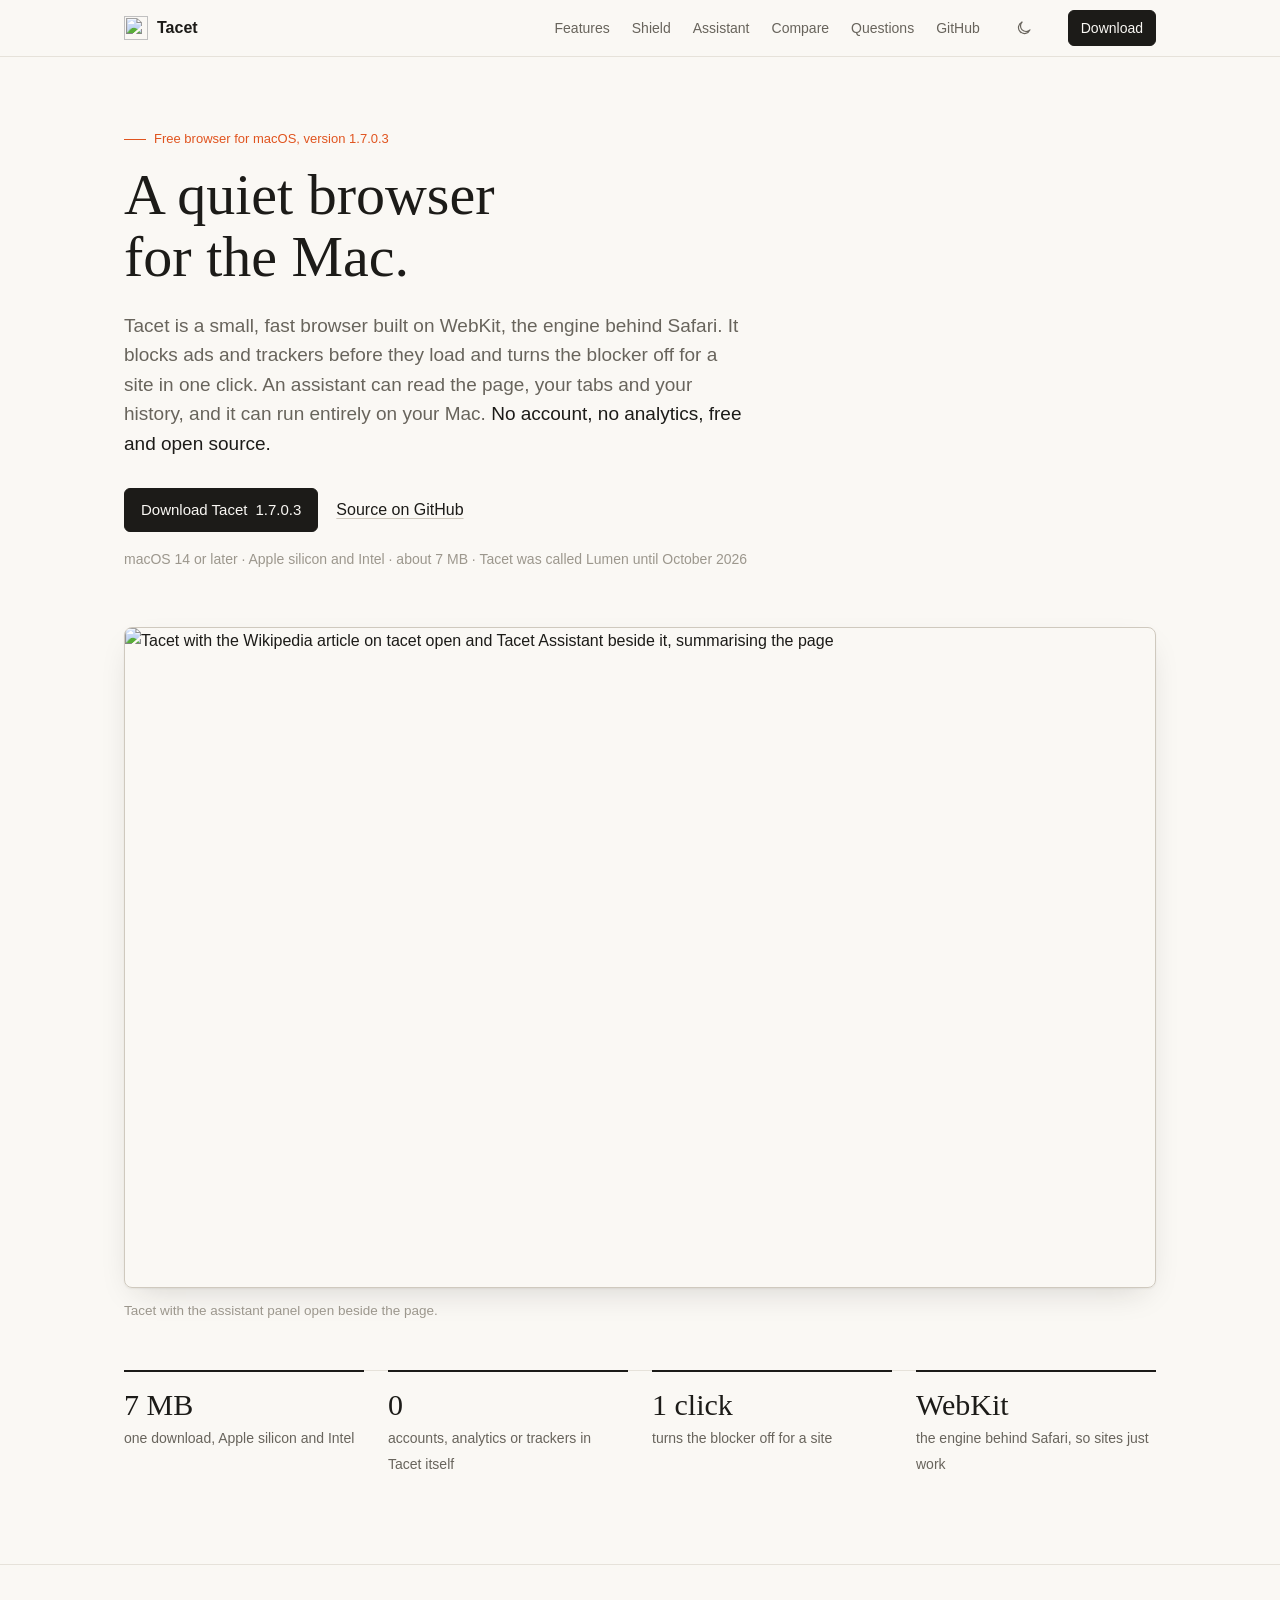
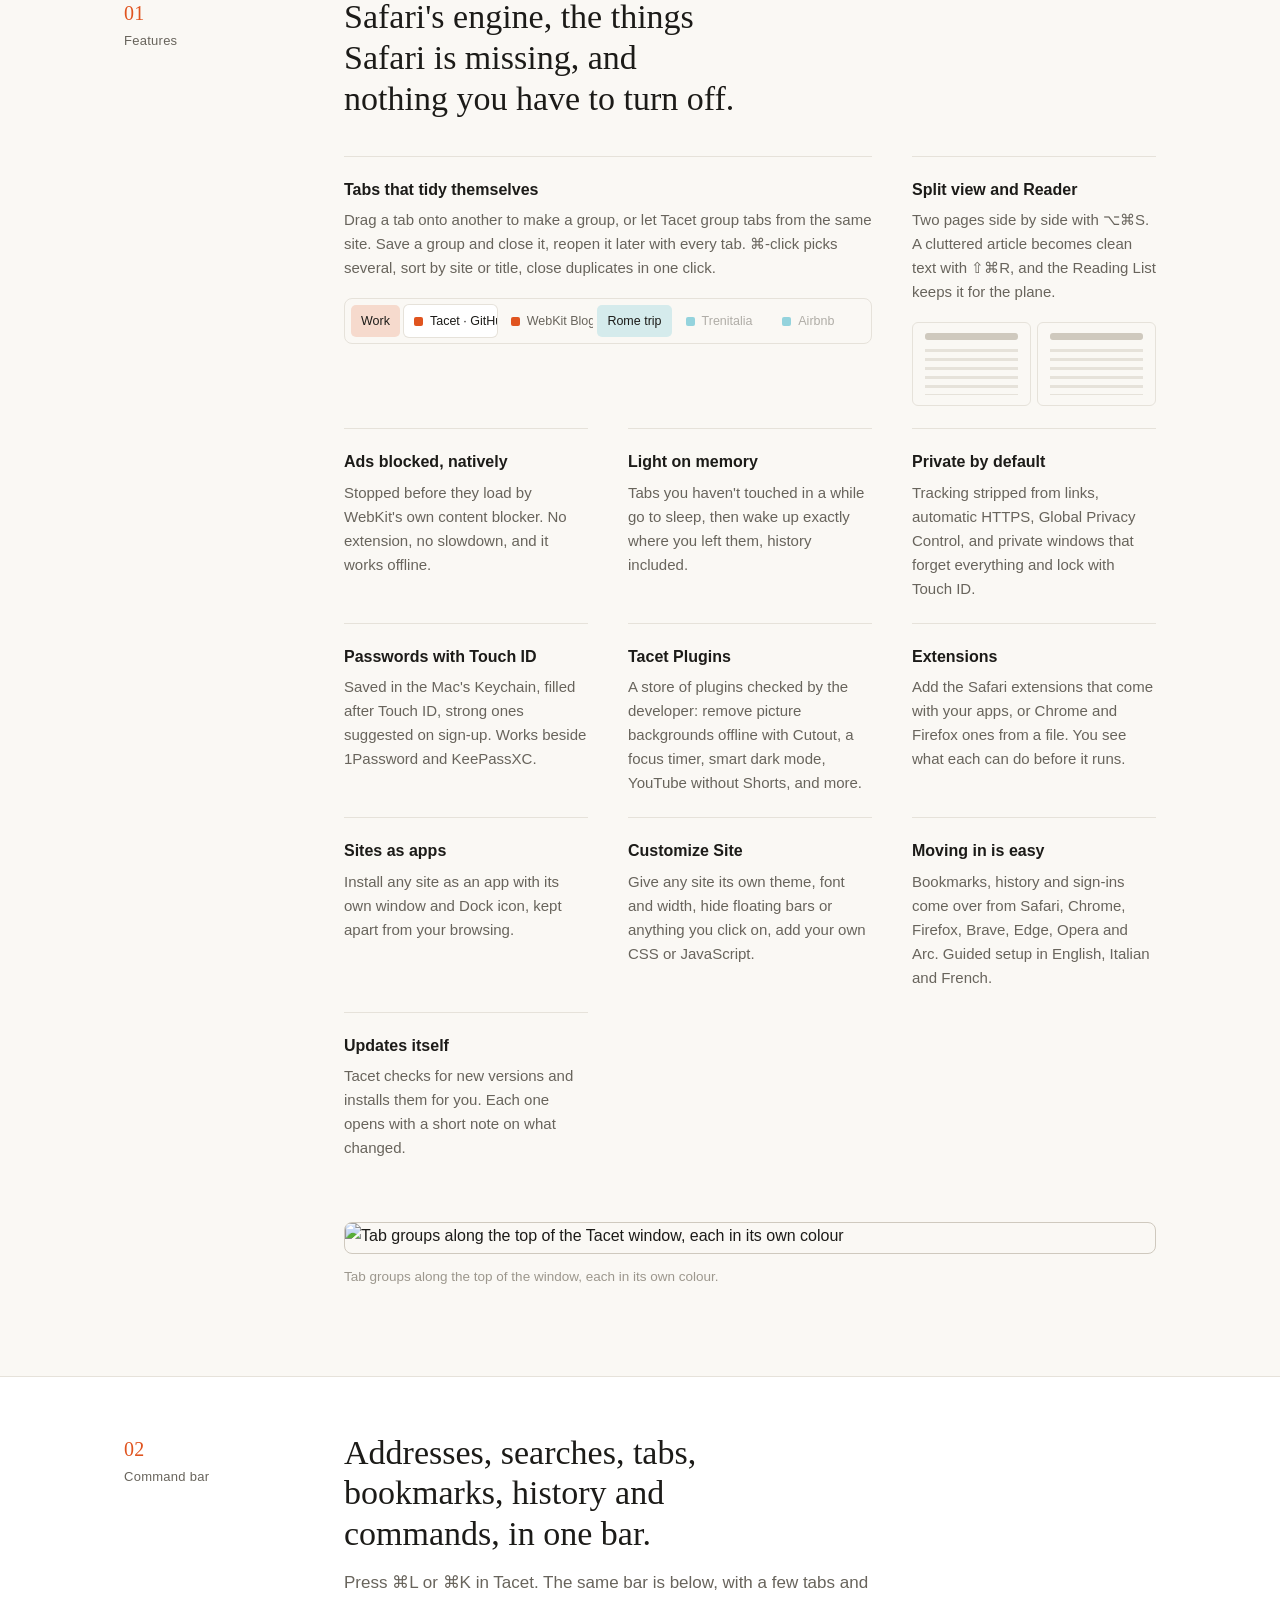
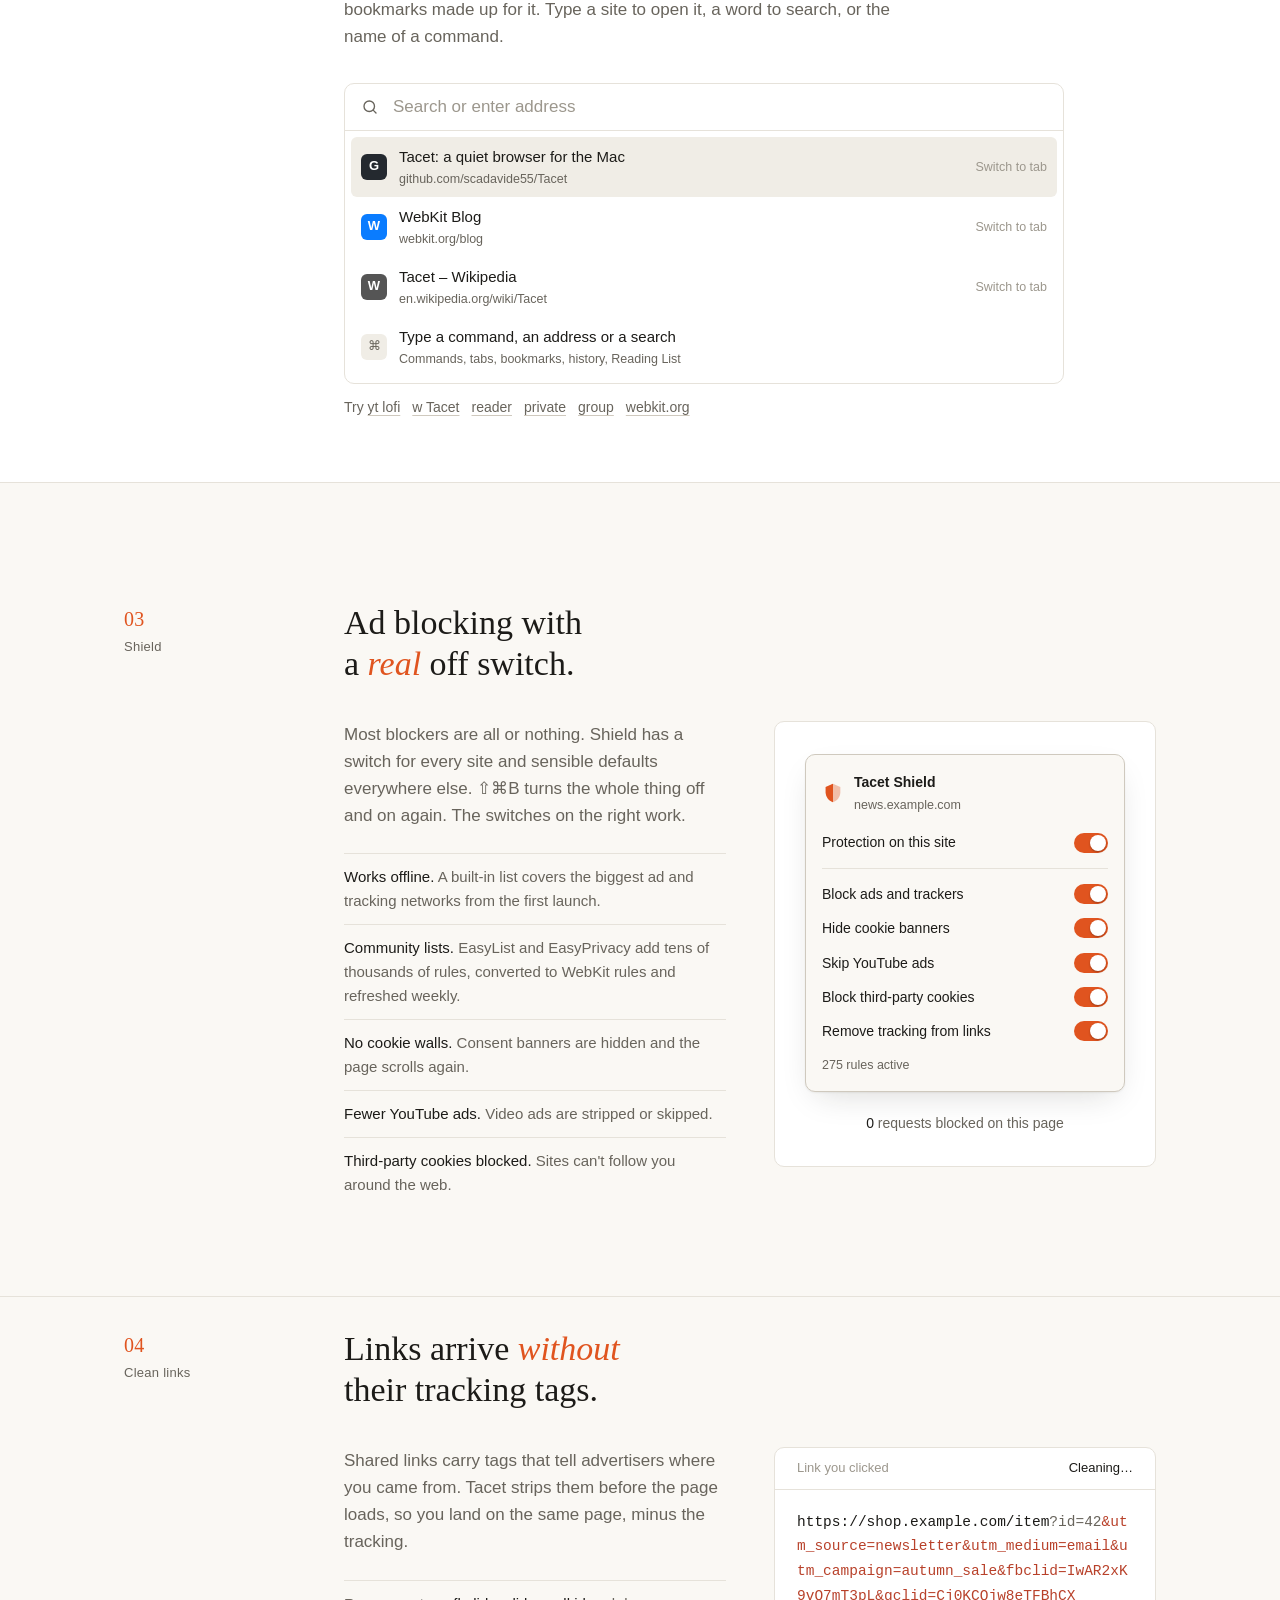
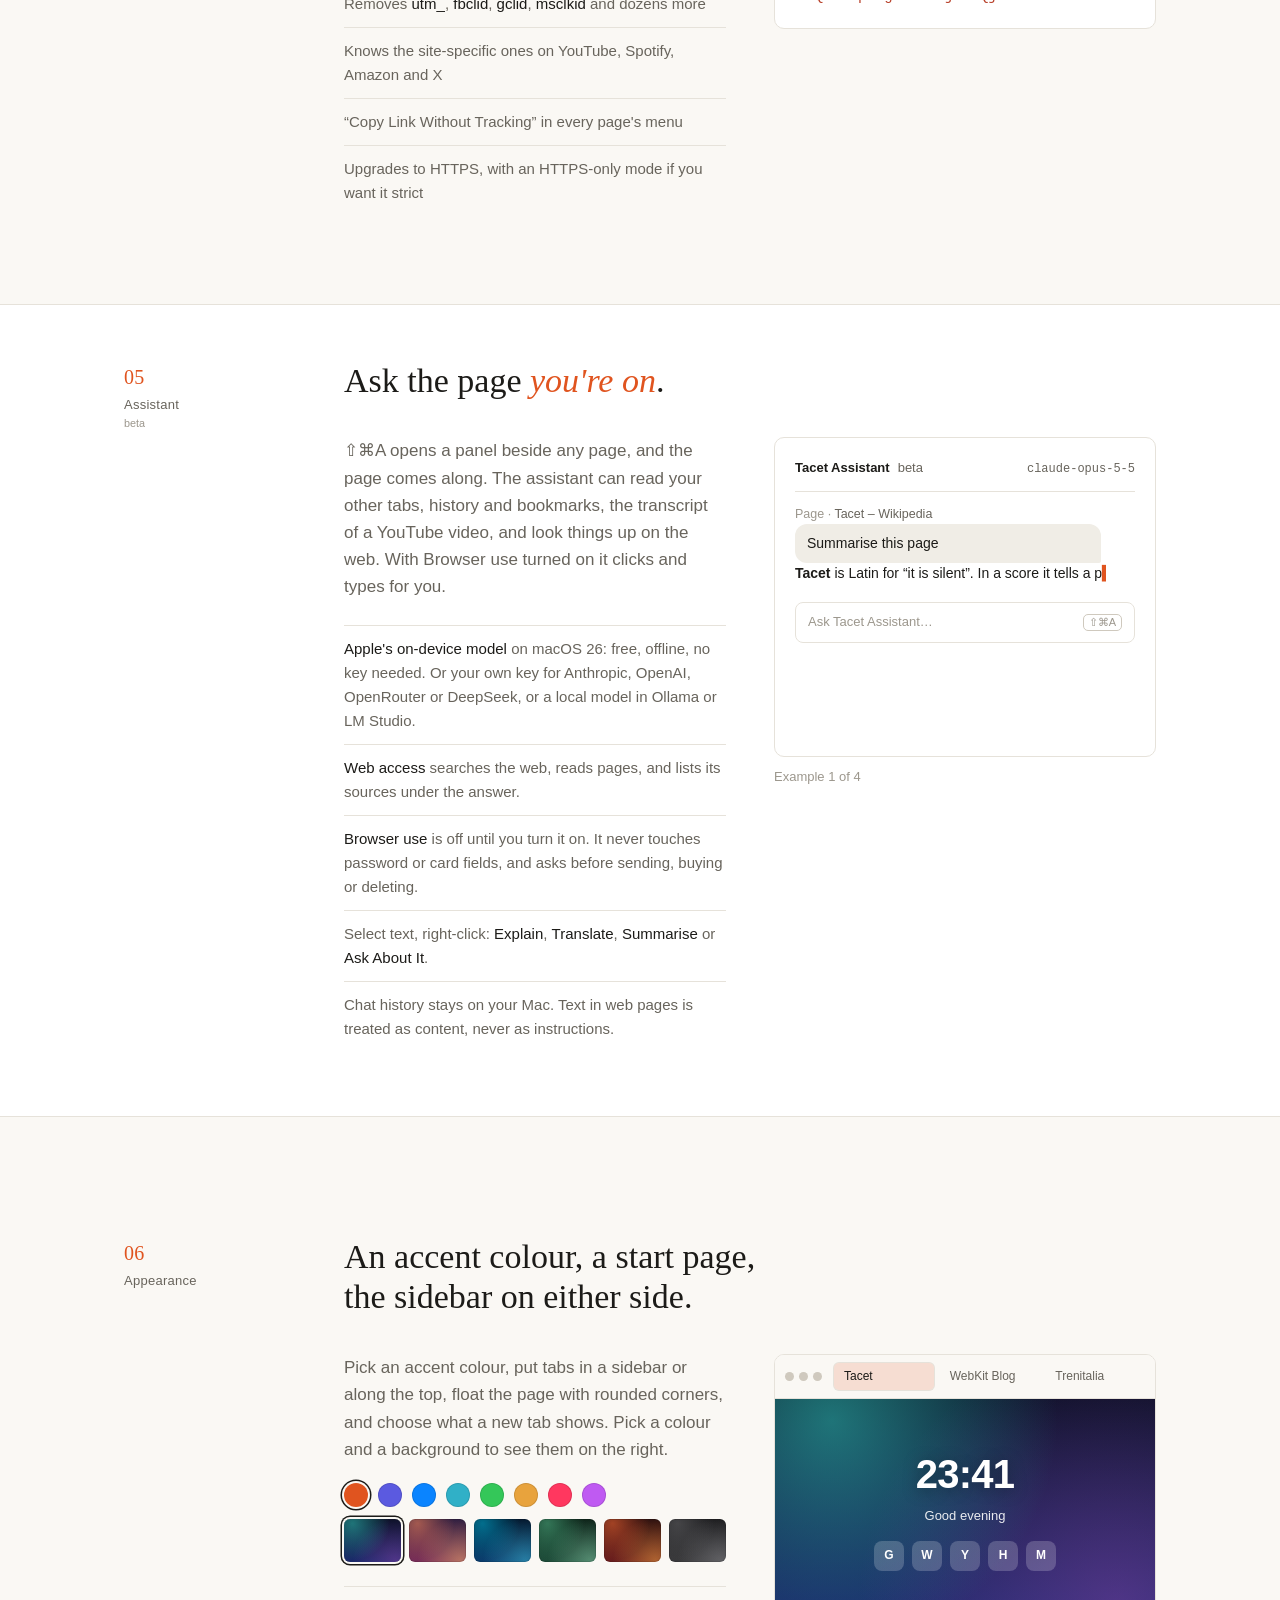
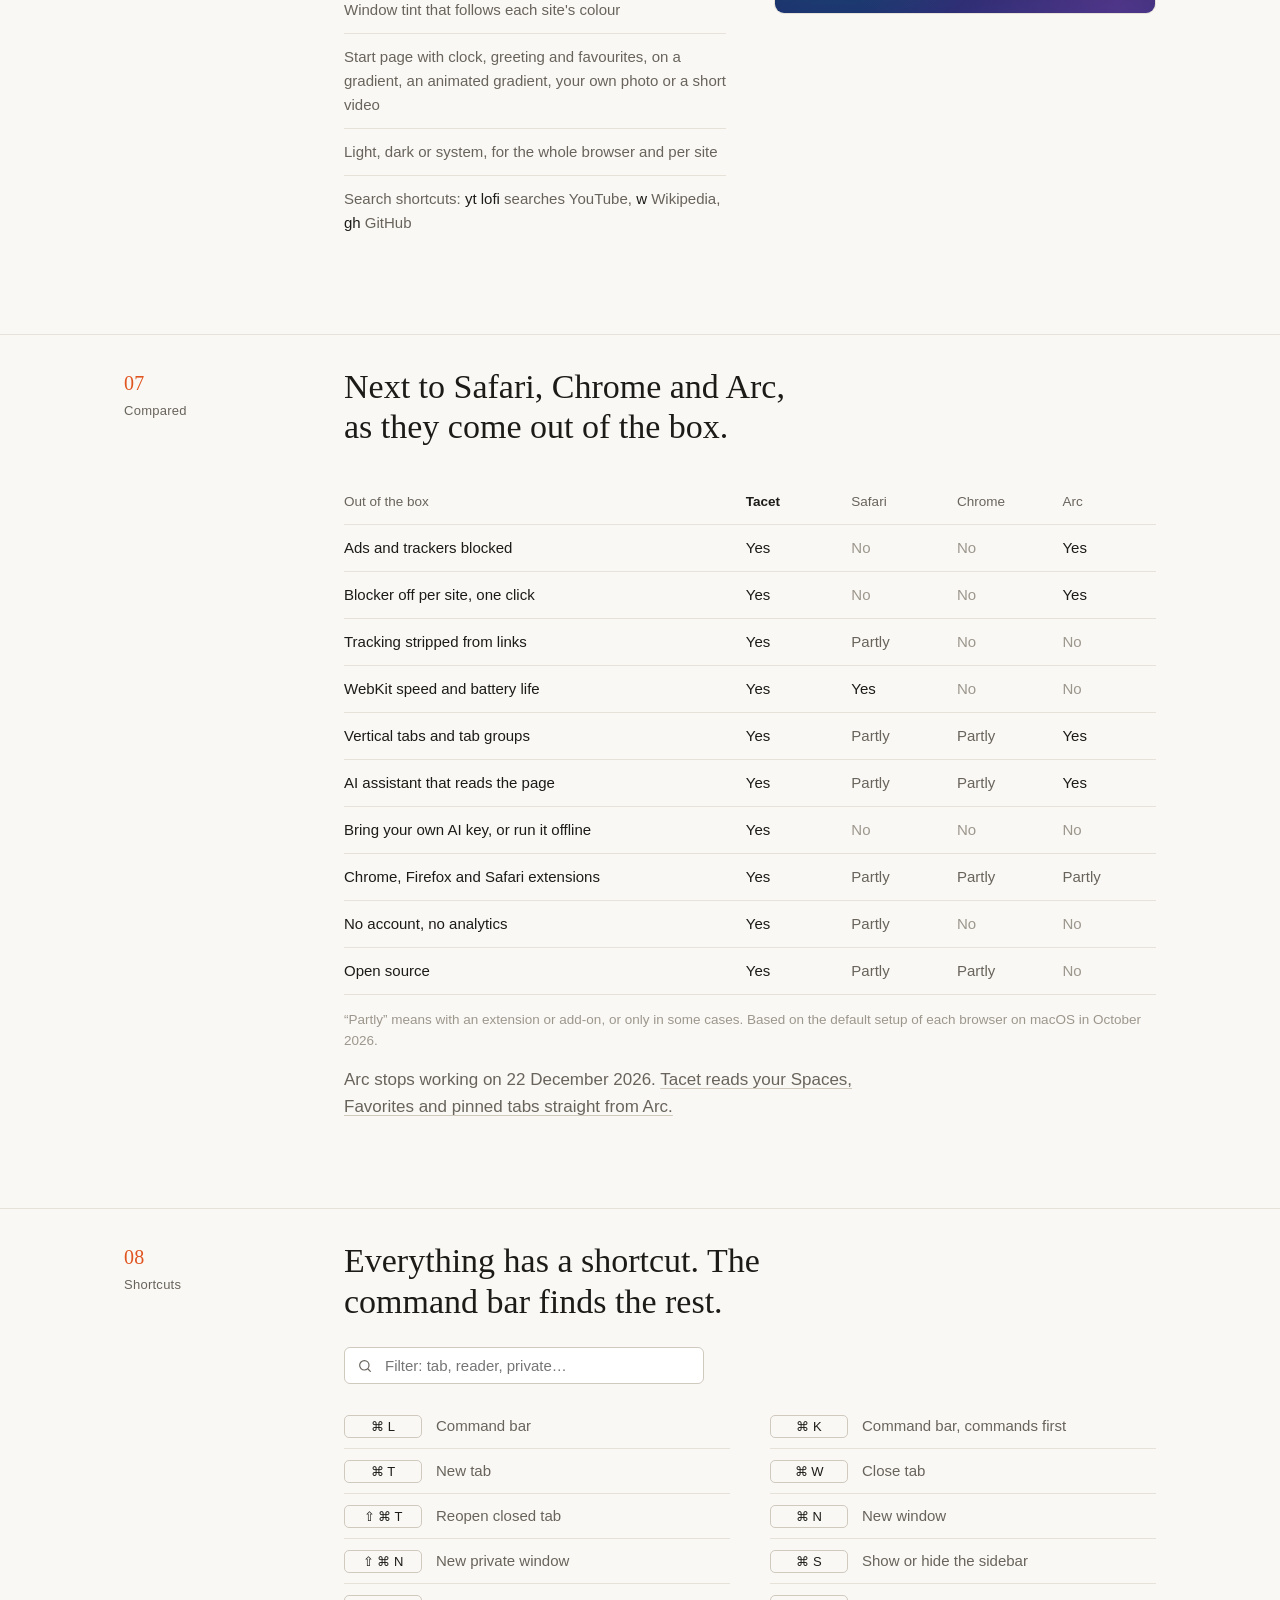
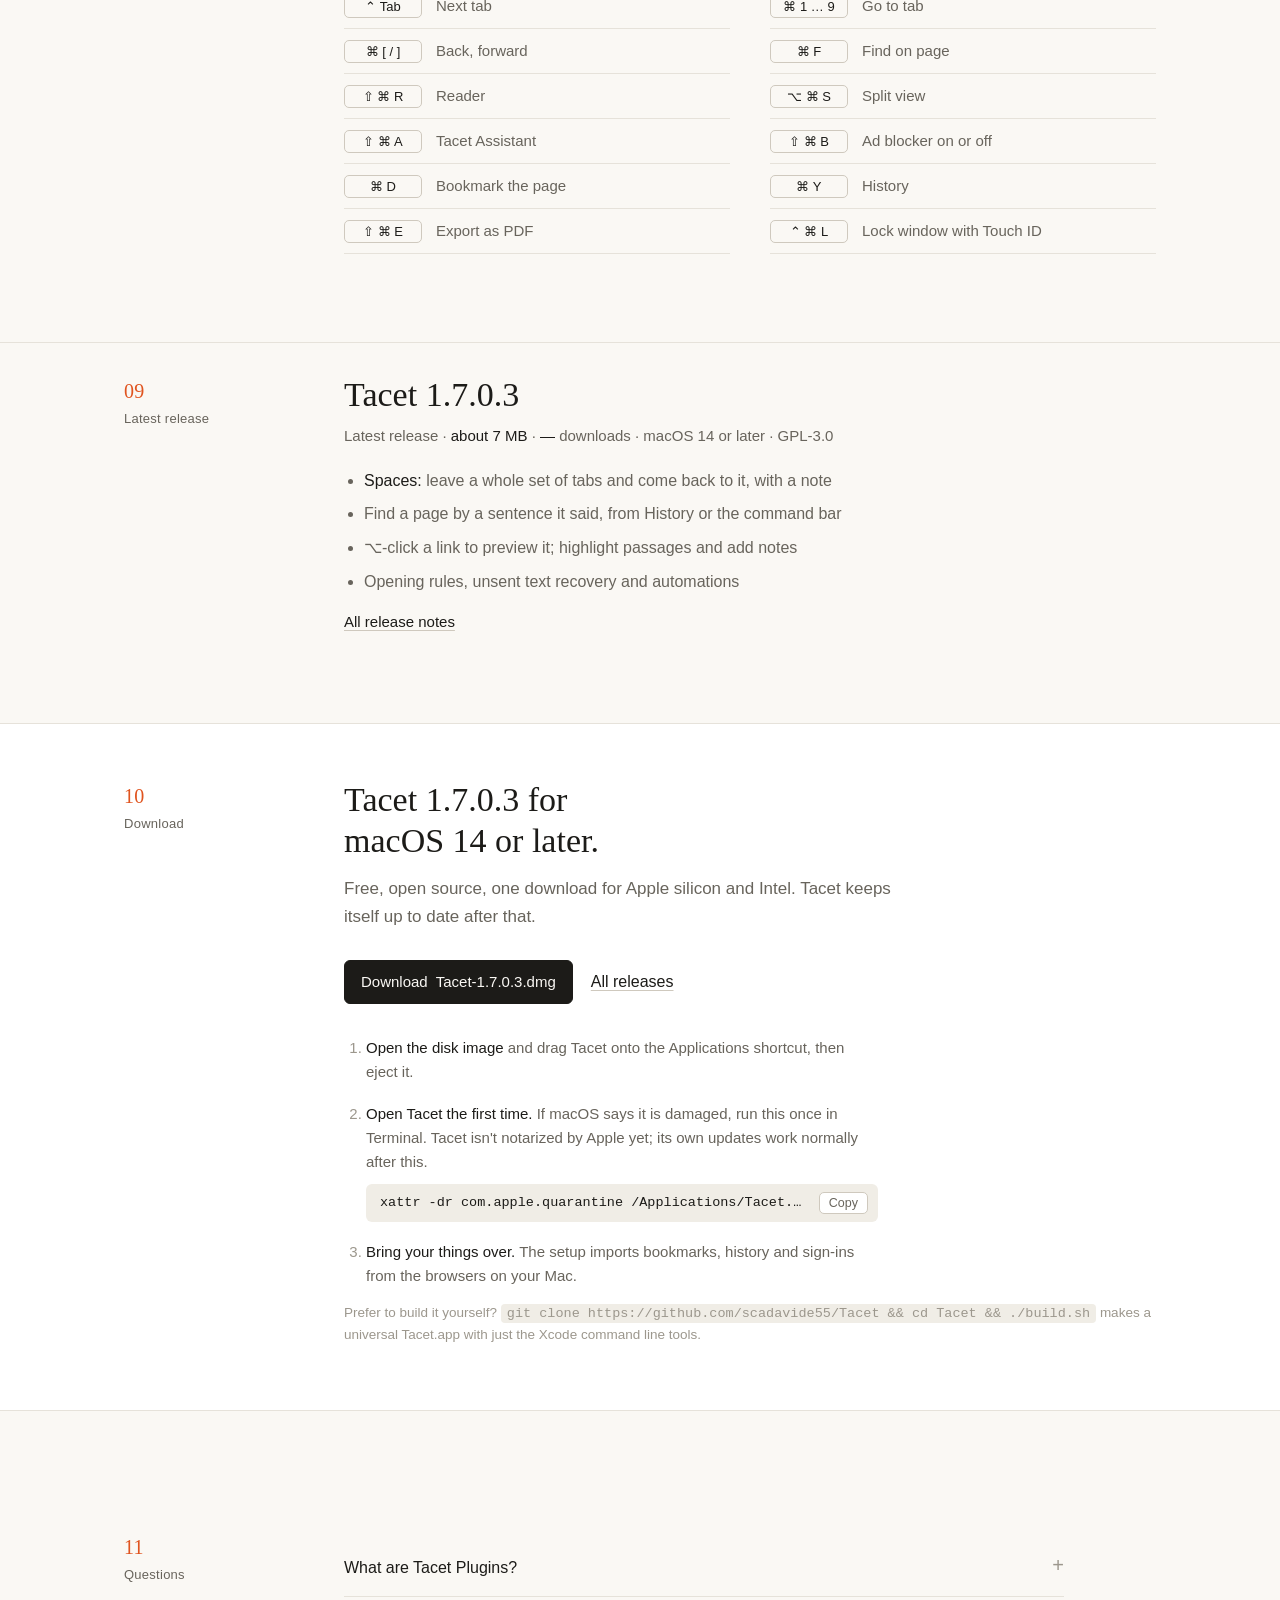
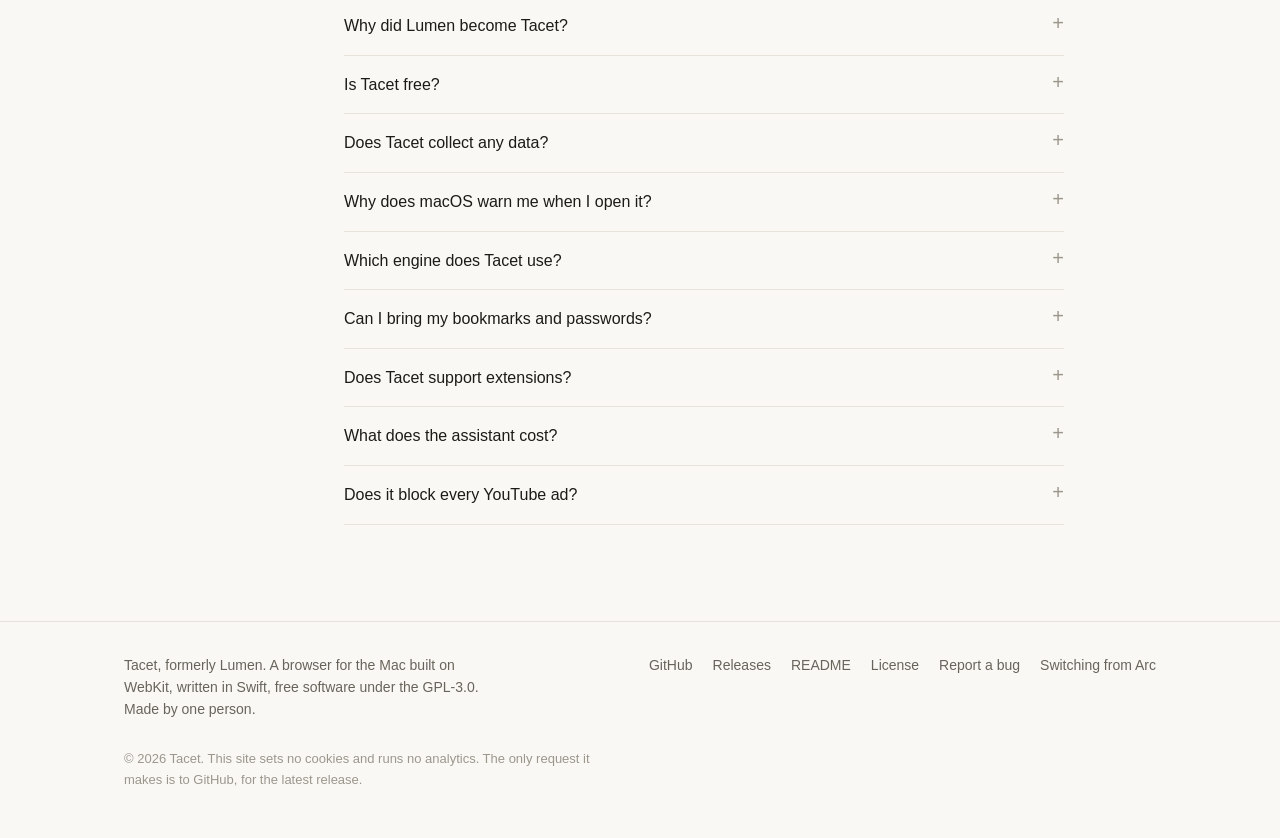
==== docs/index.html @ f343724c "Tacet 1.7.0.3: Back Up Everything in one encrypted file, and Restore from Backup" ====
<!doctype html>
<html lang="en">
<head>
<meta charset="utf-8">
<meta name="viewport" content="width=device-width, initial-scale=1">
<title>Tacet (formerly Lumen) — a quiet browser for the Mac</title>
<meta name="description" content="Tacet is a small, fast browser for macOS built on WebKit. It blocks ads and trackers before they load, turns the blocker off in one click, and has an assistant that reads the page for you.">
<meta name="theme-color" content="#161513" media="(prefers-color-scheme: dark)">
<meta name="theme-color" content="#faf8f4" media="(prefers-color-scheme: light)">
<meta property="og:type" content="website">
<meta property="og:title" content="Tacet — a quiet browser for the Mac">
<meta property="og:description" content="Small, fast and private. Ads and trackers blocked out of the box, an assistant that reads the page for you.">
<meta property="og:image" content="https://scadavide55.github.io/Tacet/assets/screenshot.jpg">
<meta property="og:url" content="https://scadavide55.github.io/Tacet/">
<meta name="twitter:card" content="summary_large_image">
<link rel="canonical" href="https://scadavide55.github.io/Tacet/">
<link rel="icon" type="image/png" href="assets/favicon.png">
<link rel="apple-touch-icon" href="assets/icon.png">
<script type="application/ld+json">
{
  "@context": "https://schema.org",
  "@type": "SoftwareApplication",
  "name": "Tacet",
  "operatingSystem": "macOS 14 or later",
  "applicationCategory": "BrowserApplication",
  "softwareVersion": "1.7.0.3",
  "license": "https://www.gnu.org/licenses/gpl-3.0.html",
  "offers": { "@type": "Offer", "price": "0", "priceCurrency": "USD" },
  "downloadUrl": "https://github.com/scadavide55/Tacet/releases/download/v1.7.0.3/Tacet-1.7.0.3.dmg",
  "url": "https://scadavide55.github.io/Tacet/",
  "description": "A small, fast and private macOS browser built on WebKit, with a native ad blocker you can turn off in one click."
}
</script>
<script>
  // The remembered theme, applied before anything draws.
  (() => {
    let t = null;
    try { t = localStorage.getItem('theme'); } catch (e) {}
    if (t === 'light' || t === 'dark') document.documentElement.dataset.theme = t;
  })();
</script>
<style>
:root {
  --bg: #faf8f4;
  --surface: #ffffff;
  --fg: #1c1b18;
  --muted: #68645c;
  --faint: #9c978d;
  --line: #e6e2da;
  --line-strong: #cfc9be;
  --code: #f0ede6;
  --accent: #e0541f;
  --junk: #b8412a;
  --ok: #2c8a4b;
  --shadow: 0 1px 2px rgba(28, 27, 24, .06), 0 12px 32px -12px rgba(28, 27, 24, .18);
  --font: -apple-system, BlinkMacSystemFont, "SF Pro Text", "Helvetica Neue", Helvetica, Arial, sans-serif;
  --serif: ui-serif, "New York", "Iowan Old Style", "Palatino", "Book Antiqua", Georgia, serif;
  --mono: ui-monospace, "SF Mono", Menlo, Consolas, monospace;
  --max: 1080px;
  color-scheme: light;
}
@media (prefers-color-scheme: dark) {
  :root:not([data-theme="light"]) {
    --bg: #161513; --surface: #1e1d1a; --fg: #ebe8e1; --muted: #a39e94; --faint: #6f6b63;
    --line: #2b2a26; --line-strong: #3e3c37; --code: #24231f; --accent: #ff7a3a; --junk: #e0705a; --ok: #5cc27a;
    --shadow: 0 1px 2px rgba(0, 0, 0, .4), 0 16px 40px -12px rgba(0, 0, 0, .6);
    color-scheme: dark;
  }
}
:root[data-theme="dark"] {
  --bg: #161513; --surface: #1e1d1a; --fg: #ebe8e1; --muted: #a39e94; --faint: #6f6b63;
  --line: #2b2a26; --line-strong: #3e3c37; --code: #24231f; --accent: #ff7a3a; --junk: #e0705a; --ok: #5cc27a;
  --shadow: 0 1px 2px rgba(0, 0, 0, .4), 0 16px 40px -12px rgba(0, 0, 0, .6);
  color-scheme: dark;
}

* { box-sizing: border-box; }
html { scroll-behavior: smooth; }
body {
  margin: 0; background: var(--bg); color: var(--fg);
  font: 16px/1.6 var(--font); -webkit-font-smoothing: antialiased;
  font-feature-settings: "kern", "liga";
}
a { color: inherit; text-decoration: underline; text-decoration-color: var(--line-strong); text-underline-offset: 3px; }
a:hover { text-decoration-color: currentColor; }
img { max-width: 100%; height: auto; display: block; }
button { font: inherit; color: inherit; }
h1, h2, h3, h4 { font-weight: 500; margin: 0; }
h1, h2 { font-family: var(--serif); letter-spacing: 0; text-wrap: balance; }
p { margin: 0; }
.wrap { max-width: var(--max); margin: 0 auto; padding: 0 24px; }
.sr { position: absolute; width: 1px; height: 1px; overflow: hidden; clip: rect(0 0 0 0); }
:focus-visible { outline: 2px solid var(--accent); outline-offset: 2px; }
code { font: 13.5px/1.5 var(--mono); background: var(--code); padding: 2px 6px; border-radius: 4px; overflow-wrap: anywhere; }
kbd { display: inline-block; font: 13px/1 var(--font); padding: 4px 7px; border: 1px solid var(--line-strong); border-radius: 5px; white-space: nowrap; }

/* Nav */
nav { position: sticky; top: 0; z-index: 20; background: var(--bg); border-bottom: 1px solid var(--line); }
nav .wrap { display: flex; align-items: center; gap: 28px; height: 56px; }
.brand { display: flex; align-items: center; gap: 9px; font-weight: 600; font-size: 16px; text-decoration: none; }
.brand img { width: 24px; height: 24px; }
.navlinks { display: flex; gap: 22px; margin-left: auto; font-size: 14px; color: var(--muted); }
.navlinks a { text-decoration: none; }
.navlinks a:hover { color: var(--fg); }
.iconbtn { width: 32px; height: 32px; border: 0; background: none; border-radius: 6px; display: grid; place-items: center; cursor: pointer; color: var(--muted); flex: none; }
.iconbtn:hover { color: var(--fg); background: var(--code); }
.iconbtn svg { width: 18px; height: 18px; fill: none; stroke: currentColor; stroke-width: 1.6; stroke-linecap: round; stroke-linejoin: round; }
#theme .sun, :root[data-theme="light"] #theme .moon { display: none; }
:root[data-theme="light"] #theme .sun { display: block; }
@media (prefers-color-scheme: dark) {
  :root:not([data-theme="light"]) #theme .moon { display: none; }
  :root:not([data-theme="light"]) #theme .sun { display: block; }
}
#menu { display: none; }
.sheet { display: none; position: sticky; top: 56px; z-index: 19; background: var(--bg); border-bottom: 1px solid var(--line); padding: 8px 24px 12px; }
.sheet.open { display: grid; }
.sheet a { padding: 10px 0; border-bottom: 1px solid var(--line); text-decoration: none; }
.sheet a:last-child { border: 0; }

/* Buttons */
.btn {
  display: inline-flex; align-items: center; gap: 8px; border: 1px solid var(--fg); background: var(--fg); color: var(--bg);
  padding: 9px 16px; border-radius: 6px; font-size: 15px; font-weight: 500; text-decoration: none; cursor: pointer; white-space: nowrap;
}
.btn:hover { opacity: .85; }
.btn.quiet { background: transparent; color: var(--fg); border-color: var(--line-strong); }
.btn.quiet:hover { opacity: 1; border-color: var(--fg); }
.btn.small { padding: 6px 12px; font-size: 14px; }
.btn svg { width: 16px; height: 16px; }

/* Hero */
.hero { padding: 72px 0 0; }
.hero h1 { font-size: clamp(38px, 5.4vw, 58px); line-height: 1.08; max-width: 14ch; margin-bottom: 22px; }
.hero .lead { font-size: 19px; line-height: 1.55; color: var(--muted); max-width: 620px; }
.hero .lead b { color: var(--fg); font-weight: 500; }
.cta { display: flex; align-items: center; gap: 18px; flex-wrap: wrap; margin-top: 30px; }
.fine { margin-top: 16px; font-size: 14px; color: var(--faint); }
.shot { margin: 56px 0 0; }
.shot img { border: 1px solid var(--line-strong); border-radius: 8px; box-shadow: var(--shadow); }
.shot figcaption, .wide figcaption { margin-top: 12px; font-size: 13.5px; color: var(--faint); }

/* Facts under the hero */
.facts { display: grid; grid-template-columns: repeat(4, 1fr); gap: 24px; margin-top: 48px; border-top: 1px solid var(--line); }
.facts div { padding-top: 16px; border-top: 2px solid var(--fg); margin-top: -1px; }
.facts b { display: block; font: 500 30px/1.1 var(--serif); margin-bottom: 4px; font-variant-numeric: tabular-nums; }
.facts span { font-size: 14px; color: var(--muted); }

/* Sections: a hairline, a numbered label in the margin, content beside it */
section { border-top: 1px solid var(--line); margin-top: 88px; padding-top: 32px; }
section.band { background: var(--surface); border-top: 1px solid var(--line); border-bottom: 1px solid var(--line); padding: 56px 0 64px; }
section.band + section { border-top: 0; }
.label::before { content: counter(sec, decimal-leading-zero); counter-increment: sec; display: block; font: 500 20px/1 var(--serif); color: var(--accent); margin-bottom: 8px; }
body { counter-reset: sec; }
.grid { display: grid; grid-template-columns: 180px minmax(0, 1fr); gap: 24px 40px; }
.label { font-size: 13px; color: var(--muted); letter-spacing: .02em; padding-top: 6px; }
.label small { display: block; color: var(--faint); letter-spacing: 0; }
h2 { font-size: clamp(27px, 3.2vw, 34px); line-height: 1.2; max-width: 26ch; }
h2 em { font-style: italic; color: var(--accent); }
.navlinks a { position: relative; padding: 4px 0; }
.navlinks a::after { content: ""; position: absolute; left: 0; right: 100%; bottom: 0; height: 1px; background: var(--fg); transition: right .2s; }
.navlinks a:hover::after { right: 0; }
.mark { font-size: 13px; color: var(--accent); margin-bottom: 14px; display: flex; align-items: center; gap: 8px; }
.mark::before { content: ""; width: 22px; height: 1px; background: var(--accent); }
.sub { color: var(--muted); font-size: 17px; max-width: 60ch; margin-top: 14px; }
.sub b { color: var(--fg); font-weight: 500; }
.two { display: grid; grid-template-columns: minmax(0, 1fr) minmax(0, 1fr); gap: 48px; align-items: start; margin-top: 36px; }
.two .sub { margin-top: 0; }
.list { list-style: none; padding: 0; margin: 24px 0 0; }
.list li { padding: 11px 0; border-top: 1px solid var(--line); color: var(--muted); font-size: 15px; }
.list li b { color: var(--fg); font-weight: 500; }
.frame { border: 1px solid var(--line); border-radius: 10px; background: var(--surface); overflow: hidden; }
.note { margin-top: 14px; font-size: 13.5px; color: var(--faint); }

/* Features */
.features { display: grid; grid-template-columns: repeat(3, minmax(0, 1fr)); gap: 0 40px; margin-top: 36px; }
.features > div { padding: 20px 0 22px; border-top: 1px solid var(--line); transition: background .2s; }
.features > div:hover h3 { color: var(--accent); }
.features > div.wide2 { grid-column: span 2; }
.art { margin-top: 18px; }
.tabs { display: flex; gap: 4px; padding: 6px; border-radius: 8px; border: 1px solid var(--line); background: var(--bg); }
.tab { flex: 1; min-width: 0; display: flex; align-items: center; gap: 7px; padding: 6px 10px; border-radius: 5px; font-size: 12.5px; color: var(--muted); white-space: nowrap; overflow: hidden; text-overflow: ellipsis; }
.tab i { width: 9px; height: 9px; border-radius: 2px; flex: none; background: var(--c, var(--accent)); }
.tab.on { background: var(--surface); color: var(--fg); box-shadow: 0 0 0 1px var(--line); }
.tab.zz { opacity: .5; }
.tab.grp { flex: 0 0 auto; background: color-mix(in srgb, var(--c) 18%, transparent); color: var(--fg); }
.split { display: grid; grid-template-columns: 1fr 1fr; gap: 6px; height: 84px; }
.split div { border-radius: 6px; background: var(--bg); border: 1px solid var(--line); position: relative; overflow: hidden; }
.split div::before { content: ""; position: absolute; inset: 10px 12px auto; height: 7px; border-radius: 3px; background: var(--line-strong); }
.split div::after { content: ""; position: absolute; inset: 26px 12px 10px; background: repeating-linear-gradient(var(--line) 0 3px, transparent 3px 9px); }
.features h3 { font-size: 16px; font-weight: 600; margin-bottom: 6px; }
.features p { color: var(--muted); font-size: 15px; }
.wide { margin: 40px 0 0; }
.wide img { border: 1px solid var(--line-strong); border-radius: 8px; }

/* Command bar demo */
.cmd { margin-top: 32px; max-width: 720px; }
.cmd .in { display: flex; align-items: center; gap: 12px; padding: 12px 16px; border-bottom: 1px solid var(--line); }
.cmd .in svg { width: 18px; height: 18px; color: var(--muted); flex: none; fill: none; stroke: currentColor; stroke-width: 1.8; stroke-linecap: round; }
.cmd input { flex: 1; min-width: 0; border: 0; background: transparent; font: 17px var(--font); color: var(--fg); outline: none; }
.cmd input::placeholder { color: var(--faint); }
.cmd .list { max-height: 330px; overflow: auto; padding: 6px; margin: 0; }
.cmd .hit { display: flex; align-items: center; gap: 12px; padding: 8px 10px; border-radius: 6px; font-size: 15px; }
.cmd .hit.sel { background: var(--code); }
.cmd .ic { width: 26px; height: 26px; border-radius: 6px; display: grid; place-items: center; flex: none; background: var(--code); color: var(--muted); font-size: 13px; }
.cmd .ic.site { color: #fff; font-weight: 600; }
.cmd .ic svg { width: 14px; height: 14px; fill: none; stroke: currentColor; stroke-width: 1.8; stroke-linecap: round; }
.cmd .t { flex: 1; min-width: 0; }
.cmd .t b { display: block; font-weight: 500; white-space: nowrap; overflow: hidden; text-overflow: ellipsis; }
.cmd .t span { display: block; font-size: 12.5px; color: var(--muted); white-space: nowrap; overflow: hidden; text-overflow: ellipsis; }
.cmd .bd { font-size: 12.5px; color: var(--faint); flex: none; }
.cmd .empty { padding: 24px; color: var(--faint); text-align: center; font-size: 15px; }
.tries { margin-top: 12px; font-size: 14px; color: var(--muted); }
.tries button { border: 0; background: none; padding: 0; margin-right: 12px; color: var(--muted); cursor: pointer; text-decoration: underline; text-decoration-color: var(--line-strong); text-underline-offset: 3px; }
.tries button:hover { color: var(--fg); }

/* Shield popover */
.panel { padding: 32px 24px; }
.popover { max-width: 320px; margin: 0 auto; background: var(--bg); border: 1px solid var(--line-strong); border-radius: 10px; padding: 16px; font-size: 14px; box-shadow: var(--shadow); }
.popover header { display: flex; gap: 10px; align-items: center; margin-bottom: 10px; }
.popover header svg { width: 22px; height: 22px; color: var(--accent); }
.popover header b { display: block; font-size: 14px; font-weight: 600; }
.popover header span { font-size: 12.5px; color: var(--muted); }
.popover hr { border: 0; border-top: 1px solid var(--line); margin: 8px 0; }
.tg { display: flex; justify-content: space-between; align-items: center; padding: 6px 0; cursor: pointer; user-select: none; }
.switch { width: 34px; height: 20px; border-radius: 999px; background: var(--line-strong); position: relative; transition: background .2s; flex: none; }
.switch::after { content: ""; position: absolute; top: 2px; left: 2px; width: 16px; height: 16px; border-radius: 50%; background: #fff; transition: transform .2s; box-shadow: 0 1px 2px rgba(0,0,0,.3); }
.tg.on .switch { background: var(--accent); }
.tg.on .switch::after { transform: translateX(14px); }
.rules { font-size: 12.5px; color: var(--muted); margin-top: 6px; font-variant-numeric: tabular-nums; }
.popover.off .tg:not(:first-of-type) { opacity: .4; }
.counter { text-align: center; margin-top: 20px; color: var(--muted); font-size: 14px; font-variant-numeric: tabular-nums; }
.counter b { color: var(--fg); font-weight: 500; }

/* Clean link demo */
.url { font: 14.5px/1.7 var(--mono); padding: 20px 22px; word-break: break-all; }
.url .junk { color: var(--junk); transition: opacity .5s, font-size .5s; }
.url.clean .junk { opacity: 0; font-size: 0; }
.url .keep { color: var(--muted); }
.url-label { display: flex; justify-content: space-between; font-size: 13px; color: var(--faint); padding: 10px 22px; border-bottom: 1px solid var(--line); }
.url-label span:last-child { color: var(--fg); }

/* Assistant chat */
.chat { padding: 20px; display: grid; gap: 12px; font-size: 14px; min-height: 320px; align-content: start; }
.chat .head { display: flex; align-items: center; gap: 8px; font-weight: 600; font-size: 13px; padding-bottom: 12px; border-bottom: 1px solid var(--line); }
.chat .head span.beta { font-weight: 500; color: var(--muted); }
.chat .model { margin-left: auto; font: 12px var(--mono); font-weight: 400; color: var(--muted); }
.chat .page { justify-self: end; font-size: 12.5px; color: var(--muted); }
.chat .page::before { content: "Page · "; color: var(--faint); }
.chat .you { justify-self: end; background: var(--code); padding: 8px 12px; border-radius: 12px 12px 2px 12px; max-width: 90%; }
.chat .ai { line-height: 1.55; }
.chat .ai b { font-weight: 600; }
.chat .tool { font-size: 12.5px; color: var(--muted); display: flex; align-items: center; gap: 8px; }
.chat .tool::before { content: ""; width: 6px; height: 6px; border-radius: 50%; background: var(--accent); }
.chat .tool.done::before { background: var(--ok); }
.chat .src { display: flex; gap: 6px; flex-wrap: wrap; font-size: 12px; color: var(--muted); }
.chat .src span { padding: 2px 8px; border: 1px solid var(--line); border-radius: 999px; }
.chat .box { margin-top: 6px; padding: 9px 12px; border-radius: 8px; border: 1px solid var(--line); color: var(--faint); font-size: 13px; display: flex; justify-content: space-between; align-items: center; }
.chat .box kbd { font-size: 11px; padding: 2px 5px; }
.caret::after { content: "▍"; color: var(--accent); animation: blink 1s steps(2) infinite; }
@keyframes blink { 50% { opacity: 0; } }
.scene { margin-top: 10px; font-size: 13px; color: var(--faint); font-variant-numeric: tabular-nums; }

/* Appearance */
.swatches { display: flex; gap: 10px; flex-wrap: wrap; margin-top: 20px; }
.swatch { width: 24px; height: 24px; border-radius: 50%; border: 0; cursor: pointer; padding: 0; box-shadow: inset 0 0 0 1px rgba(0,0,0,.12); }
.swatch.active { box-shadow: 0 0 0 2px var(--bg), 0 0 0 3.5px var(--fg); }
.tiles { display: grid; grid-template-columns: repeat(6, 1fr); gap: 8px; margin-top: 12px; }
.tile { aspect-ratio: 4/3; border-radius: 6px; border: 0; padding: 0; cursor: pointer; box-shadow: inset 0 0 0 1px rgba(0,0,0,.1); }
.tile.active { box-shadow: 0 0 0 2px var(--bg), 0 0 0 3.5px var(--fg); }
.mock .bar { display: flex; align-items: center; gap: 6px; padding: 8px 10px; border-bottom: 1px solid var(--line); background: var(--bg); }
.mock .dots { display: flex; gap: 5px; margin-right: 6px; }
.mock .dots i { width: 9px; height: 9px; border-radius: 50%; background: var(--line-strong); }
.mock .tab { padding: 4px 10px; border-radius: 5px; font-size: 12px; color: var(--muted); white-space: nowrap; overflow: hidden; text-overflow: ellipsis; }
.mock .tab.on { background: color-mix(in srgb, var(--accent) 16%, transparent); color: var(--fg); }
.startpage { aspect-ratio: 16/9; display: grid; place-items: center; color: #fff; text-align: center; transition: background .5s; }
.startpage .clock { font-size: 40px; font-weight: 600; letter-spacing: -0.02em; text-shadow: 0 2px 16px rgba(0,0,0,.35); font-variant-numeric: tabular-nums; }
.startpage .hi { font-size: 13px; opacity: .9; }
.startpage .favs { display: flex; gap: 8px; margin-top: 14px; justify-content: center; }
.startpage .favs i { width: 30px; height: 30px; border-radius: 8px; background: rgba(255,255,255,.2); display: grid; place-items: center; font-style: normal; font-weight: 600; font-size: 12px; }
.bg-aurora { background: radial-gradient(circle at 15% 10%, rgba(46,196,182,.55), transparent 60%), radial-gradient(circle at 90% 95%, rgba(142,68,173,.45), transparent 65%), linear-gradient(#0b1026, #1b2a6b); }
.bg-dusk { background: radial-gradient(circle at 15% 10%, rgba(255,138,91,.55), transparent 60%), radial-gradient(circle at 90% 95%, rgba(255,195,113,.45), transparent 65%), linear-gradient(#2b1b3f, #7a2e58); }
.bg-ocean { background: radial-gradient(circle at 15% 10%, rgba(0,180,216,.55), transparent 60%), radial-gradient(circle at 90% 95%, rgba(72,202,228,.45), transparent 65%), linear-gradient(#03152b, #0b3d6e); }
.bg-forest { background: radial-gradient(circle at 15% 10%, rgba(82,183,136,.55), transparent 60%), radial-gradient(circle at 90% 95%, rgba(149,213,178,.45), transparent 65%), linear-gradient(#0b2016, #1e4d3a); }
.bg-ember { background: radial-gradient(circle at 15% 10%, rgba(255,107,53,.55), transparent 60%), radial-gradient(circle at 90% 95%, rgba(255,179,71,.45), transparent 65%), linear-gradient(#2a0e0e, #6b1e1e); }
.bg-graphite { background: radial-gradient(circle at 15% 10%, rgba(99,99,102,.55), transparent 60%), radial-gradient(circle at 90% 95%, rgba(142,142,147,.45), transparent 65%), linear-gradient(#1c1c1e, #3a3a3c); }

/* Compare */
.compare { margin-top: 32px; overflow-x: auto; }
table { width: 100%; border-collapse: collapse; font-size: 15px; min-width: 600px; }
th, td { padding: 11px 12px; text-align: left; border-bottom: 1px solid var(--line); vertical-align: top; }
th { font-weight: 500; color: var(--muted); font-size: 13.5px; }
th:first-child, td:first-child { padding-left: 0; }
th:not(:first-child), td:not(:first-child) { width: 13%; }
th.tacet { color: var(--fg); font-weight: 600; }
td.y { color: var(--fg); }
td.p { color: var(--muted); }
td.n { color: var(--faint); }
td.tacet { font-weight: 500; }

/* Shortcuts */
.keysearch { display: flex; align-items: center; gap: 10px; max-width: 360px; margin-top: 24px; padding: 8px 12px; border: 1px solid var(--line-strong); border-radius: 6px; background: var(--surface); }
.keysearch input { flex: 1; border: 0; background: transparent; font: 15px var(--font); color: var(--fg); outline: none; min-width: 0; }
.keysearch svg { width: 16px; height: 16px; fill: none; stroke: var(--muted); stroke-width: 1.8; stroke-linecap: round; }
.keys { display: grid; grid-template-columns: 1fr 1fr; gap: 0 40px; margin-top: 20px; }
.key { display: flex; align-items: center; gap: 14px; padding: 10px 0; border-bottom: 1px solid var(--line); font-size: 15px; }
.key.hide { display: none; }
.key kbd { min-width: 78px; text-align: center; font-variant-numeric: tabular-nums; }
.key span { color: var(--muted); }
.nokeys { color: var(--faint); margin-top: 20px; display: none; font-size: 15px; }

/* Release */
.release .meta { color: var(--muted); font-size: 15px; margin-top: 8px; }
.release .meta b { color: var(--fg); font-weight: 500; font-variant-numeric: tabular-nums; }
.relnotes { margin-top: 20px; max-width: 64ch; }
.relnotes ul { margin: 0; padding-left: 20px; display: grid; gap: 8px; color: var(--muted); }
.relnotes li b { color: var(--fg); font-weight: 500; }
.relnotes .more { display: inline-block; margin-top: 16px; font-size: 15px; }

/* Download */
.steps { margin: 32px 0 0; padding-left: 22px; max-width: 64ch; display: grid; grid-template-columns: minmax(0, 1fr); gap: 18px; color: var(--muted); font-size: 15px; }
.steps li::marker { color: var(--faint); font-variant-numeric: tabular-nums; }
.steps b { color: var(--fg); font-weight: 500; }
.copy { display: flex; align-items: center; gap: 10px; margin-top: 10px; padding: 8px 10px 8px 14px; border-radius: 6px; background: var(--code); font: 13.5px var(--mono); color: var(--fg); }
.copy span { flex: 1; min-width: 0; overflow: hidden; text-overflow: ellipsis; white-space: nowrap; }
.copy button { border: 1px solid var(--line-strong); background: var(--surface); color: var(--muted); border-radius: 5px; padding: 3px 9px; font: 500 12.5px var(--font); cursor: pointer; flex: none; }
.copy button:hover { color: var(--fg); }

/* FAQ */
.faq { max-width: 720px; margin-top: 8px; }
details { border-bottom: 1px solid var(--line); padding: 16px 0; }
summary { cursor: pointer; font-size: 16px; font-weight: 500; list-style: none; display: flex; justify-content: space-between; gap: 20px; }
summary::-webkit-details-marker { display: none; }
summary::after { content: "+"; color: var(--faint); font-weight: 400; font-size: 20px; line-height: 1; flex: none; }
details[open] summary::after { content: "–"; }
details p { color: var(--muted); margin: 10px 0 0; font-size: 15px; max-width: 64ch; }

/* Footer */
footer { margin-top: 96px; border-top: 1px solid var(--line); padding: 32px 0 48px; color: var(--muted); font-size: 14px; }
footer .cols { display: flex; justify-content: space-between; gap: 32px; flex-wrap: wrap; }
footer .cols p { max-width: 46ch; }
footer ul { list-style: none; padding: 0; margin: 0; display: flex; gap: 20px; flex-wrap: wrap; }
footer a { text-decoration: none; }
footer a:hover { color: var(--fg); }
footer .bottom { margin-top: 28px; color: var(--faint); font-size: 13px; max-width: 70ch; }

@media (prefers-reduced-motion: reduce) {
  html { scroll-behavior: auto; }
  .caret::after { animation: none; }
}

/* Responsive */
@media (max-width: 900px) {
  .grid { grid-template-columns: minmax(0, 1fr); gap: 12px; }
  .label { display: flex; align-items: baseline; gap: 10px; }
  .label::before { margin: 0; }
  .facts { grid-template-columns: 1fr 1fr; }
  .features > div.wide2 { grid-column: span 1; }
  .art.tabs { overflow-x: auto; scrollbar-width: none; }
  .art .tab { flex: 0 0 auto; }
  .label { padding-top: 0; }
  .features { grid-template-columns: repeat(2, minmax(0, 1fr)); }
  section { margin-top: 64px; }
}
@media (max-width: 760px) {
  .two { grid-template-columns: minmax(0, 1fr); gap: 28px; }
  .keys { grid-template-columns: minmax(0, 1fr); }
}
@media (max-width: 640px) {
  .wrap { padding: 0 16px; }
  .navlinks { display: none; }
  #menu { display: grid; }
  .hero { padding-top: 48px; }
  .features { grid-template-columns: minmax(0, 1fr); }
  .tiles { grid-template-columns: repeat(3, 1fr); }
  .cmd input { font-size: 16px; }
  .sheet { padding: 8px 16px 12px; }
  footer .cols { flex-direction: column; }
}
</style>
</head>
<body>
<a class="sr" href="#features">Skip to content</a>
<nav id="nav">
  <div class="wrap">
    <a class="brand" href="#top"><img src="assets/icon.png" alt="">Tacet</a>
    <div class="navlinks">
      <a href="#features">Features</a>
      <a href="#shield">Shield</a>
      <a href="#assistant">Assistant</a>
      <a href="#compare">Compare</a>
      <a href="#faq">Questions</a>
      <a href="https://github.com/scadavide55/Tacet">GitHub</a>
    </div>
    <button class="iconbtn" id="theme" aria-label="Switch between light and dark" title="Light or dark">
      <svg class="moon" viewBox="0 0 24 24"><path d="M20 14.5A8 8 0 1 1 9.5 4a6.5 6.5 0 0 0 10.5 10.5z"/></svg>
      <svg class="sun" viewBox="0 0 24 24"><circle cx="12" cy="12" r="4"/><path d="M12 2v2M12 20v2M2 12h2M20 12h2M4.9 4.9l1.4 1.4M17.7 17.7l1.4 1.4M4.9 19.1l1.4-1.4M17.7 6.3l1.4-1.4"/></svg>
    </button>
    <button class="iconbtn" id="menu" aria-label="Menu" aria-expanded="false"><svg viewBox="0 0 24 24"><path d="M4 7h16M4 12h16M4 17h16"/></svg></button>
    <a class="btn small" href="#download">Download</a>
  </div>
</nav>
<div class="sheet" id="sheet">
  <a href="#features">Features</a><a href="#command">Command bar</a><a href="#shield">Shield</a><a href="#assistant">Assistant</a><a href="#compare">Compare</a><a href="arc.html">Switching from Arc</a><a href="#shortcuts">Shortcuts</a><a href="#faq">Questions</a><a href="https://github.com/scadavide55/Tacet">GitHub</a>
</div>

<header class="hero" id="top">
  <div class="wrap">
    <p class="mark">Free browser for macOS, version 1.7.0.3</p>
    <h1>A quiet browser for the Mac.</h1>
    <p class="lead">Tacet is a small, fast browser built on WebKit, the engine behind Safari. It blocks ads and trackers before they load and turns the blocker off for a site in one click. An assistant can read the page, your tabs and your history, and it can run entirely on your Mac. <b>No account, no analytics, free and open source.</b></p>
    <div class="cta">
      <a class="btn" id="dl-top" href="https://github.com/scadavide55/Tacet/releases/download/v1.7.0.3/Tacet-1.7.0.3.dmg">Download Tacet <span id="dl-v">1.7.0.3</span></a>
      <a href="https://github.com/scadavide55/Tacet">Source on GitHub</a>
    </div>
    <p class="fine">macOS 14 or later · Apple silicon and Intel · about 7 MB · Tacet was called Lumen until October 2026</p>
    <figure class="shot">
      <img src="assets/window.jpg" width="2000" height="1281" alt="Tacet with the Wikipedia article on tacet open and Tacet Assistant beside it, summarising the page" fetchpriority="high">
      <figcaption>Tacet with the assistant panel open beside the page.</figcaption>
    </figure>
    <div class="facts" aria-label="At a glance">
      <div><b>7 MB</b><span>one download, Apple silicon and Intel</span></div>
      <div><b>0</b><span>accounts, analytics or trackers in Tacet itself</span></div>
      <div><b>1 click</b><span>turns the blocker off for a site</span></div>
      <div><b>WebKit</b><span>the engine behind Safari, so sites just work</span></div>
    </div>
  </div>
</header>

<section id="features">
  <div class="wrap grid">
    <div class="label">Features</div>
    <div>
      <h2>Safari's engine, the things Safari is missing, and nothing you have to turn off.</h2>
      <div class="features">
        <div class="wide2"><h3>Tabs that tidy themselves</h3><p>Drag a tab onto another to make a group, or let Tacet group tabs from the same site. Save a group and close it, reopen it later with every tab. ⌘-click picks several, sort by site or title, close duplicates in one click.</p>
          <div class="art tabs" aria-hidden="true">
            <div class="tab grp" style="--c:#e0541f">Work</div>
            <div class="tab on" style="--c:#e0541f"><i></i>Tacet · GitHub</div>
            <div class="tab" style="--c:#e0541f"><i></i>WebKit Blog</div>
            <div class="tab grp" style="--c:#30b0c7">Rome trip</div>
            <div class="tab zz" style="--c:#30b0c7"><i></i>Trenitalia</div>
            <div class="tab zz" style="--c:#30b0c7"><i></i>Airbnb</div>
          </div>
        </div>
        <div><h3>Split view and Reader</h3><p>Two pages side by side with ⌥⌘S. A cluttered article becomes clean text with ⇧⌘R, and the Reading List keeps it for the plane.</p>
          <div class="art split" aria-hidden="true"><div></div><div></div></div>
        </div>
        <div><h3>Ads blocked, natively</h3><p>Stopped before they load by WebKit's own content blocker. No extension, no slowdown, and it works offline.</p></div>
        <div><h3>Light on memory</h3><p>Tabs you haven't touched in a while go to sleep, then wake up exactly where you left them, history included.</p></div>
        <div><h3>Private by default</h3><p>Tracking stripped from links, automatic HTTPS, Global Privacy Control, and private windows that forget everything and lock with Touch ID.</p></div>
        <div><h3>Passwords with Touch ID</h3><p>Saved in the Mac's Keychain, filled after Touch ID, strong ones suggested on sign-up. Works beside 1Password and KeePassXC.</p></div>
        <div><h3>Tacet Plugins</h3><p>A store of plugins checked by the developer: remove picture backgrounds offline with Cutout, a focus timer, smart dark mode, YouTube without Shorts, and more.</p></div>
        <div><h3>Extensions</h3><p>Add the Safari extensions that come with your apps, or Chrome and Firefox ones from a file. You see what each can do before it runs.</p></div>
        <div><h3>Sites as apps</h3><p>Install any site as an app with its own window and Dock icon, kept apart from your browsing.</p></div>
        <div><h3>Customize Site</h3><p>Give any site its own theme, font and width, hide floating bars or anything you click on, add your own CSS or JavaScript.</p></div>
        <div><h3>Moving in is easy</h3><p>Bookmarks, history and sign-ins come over from Safari, Chrome, Firefox, Brave, Edge, Opera and Arc. Guided setup in English, Italian and French.</p></div>
        <div><h3>Updates itself</h3><p>Tacet checks for new versions and installs them for you. Each one opens with a short note on what changed.</p></div>
      </div>
      <figure class="wide">
        <img src="assets/groups.png" width="2410" height="88" loading="lazy" alt="Tab groups along the top of the Tacet window, each in its own colour">
        <figcaption>Tab groups along the top of the window, each in its own colour.</figcaption>
      </figure>
    </div>
  </div>
</section>

<section id="command" class="band">
  <div class="wrap grid">
    <div class="label">Command bar</div>
    <div>
      <h2>Addresses, searches, tabs, bookmarks, history and commands, in one bar.</h2>
      <p class="sub">Press ⌘L or ⌘K in Tacet. The same bar is below, with a few tabs and bookmarks made up for it. Type a site to open it, a word to search, or the name of a command.</p>
      <div class="cmd frame" id="cmd" role="combobox" aria-expanded="true" aria-haspopup="listbox">
        <div class="in">
          <svg viewBox="0 0 24 24"><circle cx="11" cy="11" r="7"/><path d="M20 20l-3.5-3.5"/></svg>
          <input id="cmd-in" type="text" placeholder="Search or enter address" autocomplete="off" spellcheck="false" aria-label="Command bar demo">
        </div>
        <div class="list" id="cmd-list" role="listbox"></div>
      </div>
      <p class="tries">Try
        <button data-q="yt lofi">yt lofi</button><button data-q="w Tacet">w Tacet</button><button data-q="reader">reader</button><button data-q="private">private</button><button data-q="group">group</button><button data-q="webkit.org">webkit.org</button>
      </p>
    </div>
  </div>
</section>

<section id="shield">
  <div class="wrap grid">
    <div class="label">Shield</div>
    <div>
      <h2>Ad blocking with a <em>real</em> off switch.</h2>
      <div class="two">
        <div>
          <p class="sub">Most blockers are all or nothing. Shield has a switch for every site and sensible defaults everywhere else. ⇧⌘B turns the whole thing off and on again. The switches on the right work.</p>
          <ul class="list">
            <li><b>Works offline.</b> A built-in list covers the biggest ad and tracking networks from the first launch.</li>
            <li><b>Community lists.</b> EasyList and EasyPrivacy add tens of thousands of rules, converted to WebKit rules and refreshed weekly.</li>
            <li><b>No cookie walls.</b> Consent banners are hidden and the page scrolls again.</li>
            <li><b>Fewer YouTube ads.</b> Video ads are stripped or skipped.</li>
            <li><b>Third-party cookies blocked.</b> Sites can't follow you around the web.</li>
          </ul>
        </div>
        <div class="frame panel">
          <div class="popover" id="popover">
            <header>
              <svg viewBox="0 0 24 24" fill="currentColor" aria-hidden="true"><path d="M12 2l8 3.4v5.8c0 5-3.4 9.5-8 10.8-4.6-1.3-8-5.8-8-10.8V5.4L12 2z" opacity=".35"/><path d="M12 2v20c-4.6-1.3-8-5.8-8-10.8V5.4L12 2z"/></svg>
              <div><b>Tacet Shield</b><span>news.example.com</span></div>
            </header>
            <div class="tg on" id="tg-site" role="switch" aria-checked="true" tabindex="0"><span>Protection on this site</span><i class="switch"></i></div>
            <hr>
            <div class="tg on" role="switch" aria-checked="true" tabindex="0" data-n="212"><span>Block ads and trackers</span><i class="switch"></i></div>
            <div class="tg on" role="switch" aria-checked="true" tabindex="0" data-n="18"><span>Hide cookie banners</span><i class="switch"></i></div>
            <div class="tg on" role="switch" aria-checked="true" tabindex="0" data-n="24"><span>Skip YouTube ads</span><i class="switch"></i></div>
            <div class="tg on" role="switch" aria-checked="true" tabindex="0" data-n="14"><span>Block third-party cookies</span><i class="switch"></i></div>
            <div class="tg on" role="switch" aria-checked="true" tabindex="0" data-n="7"><span>Remove tracking from links</span><i class="switch"></i></div>
            <div class="rules"><span id="rules-n">275</span> rules active</div>
          </div>
          <div class="counter"><b id="blocked-n">0</b> requests blocked on this page</div>
        </div>
      </div>
    </div>
  </div>
</section>

<section id="privacy">
  <div class="wrap grid">
    <div class="label">Clean links</div>
    <div>
      <h2>Links arrive <em>without</em> their tracking tags.</h2>
      <div class="two">
        <div>
          <p class="sub">Shared links carry tags that tell advertisers where you came from. Tacet strips them before the page loads, so you land on the same page, minus the tracking.</p>
          <ul class="list">
            <li>Removes <b>utm_</b>, <b>fbclid</b>, <b>gclid</b>, <b>msclkid</b> and dozens more</li>
            <li>Knows the site-specific ones on YouTube, Spotify, Amazon and X</li>
            <li>“Copy Link Without Tracking” in every page's menu</li>
            <li>Upgrades to HTTPS, with an HTTPS-only mode if you want it strict</li>
          </ul>
        </div>
        <div class="frame">
          <div class="url-label"><span>Link you clicked</span><span id="url-state">Cleaning…</span></div>
          <div class="url" id="url"><span class="host">https://shop.example.com/item</span><span class="keep">?id=42</span><span class="junk">&amp;utm_source=newsletter&amp;utm_medium=email&amp;utm_campaign=autumn_sale</span><span class="junk">&amp;fbclid=IwAR2xK9vQ7mT3pL</span><span class="junk">&amp;gclid=Cj0KCQjw8eTFBhCX</span></div>
        </div>
      </div>
    </div>
  </div>
</section>

<section id="assistant" class="band">
  <div class="wrap grid">
    <div class="label">Assistant <small>beta</small></div>
    <div>
      <h2>Ask the page <em>you're on</em>.</h2>
      <div class="two">
        <div>
          <p class="sub">⇧⌘A opens a panel beside any page, and the page comes along. The assistant can read your other tabs, history and bookmarks, the transcript of a YouTube video, and look things up on the web. With Browser use turned on it clicks and types for you.</p>
          <ul class="list">
            <li><b>Apple's on-device model</b> on macOS 26: free, offline, no key needed. Or your own key for Anthropic, OpenAI, OpenRouter or DeepSeek, or a local model in Ollama or LM Studio.</li>
            <li><b>Web access</b> searches the web, reads pages, and lists its sources under the answer.</li>
            <li><b>Browser use</b> is off until you turn it on. It never touches password or card fields, and asks before sending, buying or deleting.</li>
            <li>Select text, right-click: <b>Explain</b>, <b>Translate</b>, <b>Summarise</b> or <b>Ask About It</b>.</li>
            <li>Chat history stays on your Mac. Text in web pages is treated as content, never as instructions.</li>
          </ul>
        </div>
        <div>
          <div class="frame chat" id="chat" aria-live="polite">
            <div class="head">Tacet Assistant <span class="beta">beta</span><span class="model" id="chat-model">claude-opus-5-5</span></div>
            <div id="chat-body"></div>
            <div class="box"><span>Ask Tacet Assistant…</span><kbd>⇧⌘A</kbd></div>
          </div>
          <p class="scene" id="chat-scene">Example 1 of 4</p>
        </div>
      </div>
    </div>
  </div>
</section>

<section id="customise">
  <div class="wrap grid">
    <div class="label">Appearance</div>
    <div>
      <h2>An accent colour, a start page, the sidebar on either side.</h2>
      <div class="two">
        <div>
          <p class="sub">Pick an accent colour, put tabs in a sidebar or along the top, float the page with rounded corners, and choose what a new tab shows. Pick a colour and a background to see them on the right.</p>
          <div class="swatches" id="swatches" aria-label="Accent colour">
            <button class="swatch active" style="background:#e0541f" data-c="#e0541f" aria-label="Orange"></button>
            <button class="swatch" style="background:#5b5ae0" data-c="#5b5ae0" aria-label="Indigo"></button>
            <button class="swatch" style="background:#0a84ff" data-c="#0a84ff" aria-label="Blue"></button>
            <button class="swatch" style="background:#30b0c7" data-c="#30b0c7" aria-label="Teal"></button>
            <button class="swatch" style="background:#34c759" data-c="#34c759" aria-label="Green"></button>
            <button class="swatch" style="background:#e8a33d" data-c="#e8a33d" aria-label="Amber"></button>
            <button class="swatch" style="background:#ff375f" data-c="#ff375f" aria-label="Pink"></button>
            <button class="swatch" style="background:#bf5af2" data-c="#bf5af2" aria-label="Purple"></button>
          </div>
          <div class="tiles" id="backgrounds" aria-label="Start page background">
            <button class="tile bg-aurora active" data-bg="bg-aurora" aria-label="Aurora"></button>
            <button class="tile bg-dusk" data-bg="bg-dusk" aria-label="Dusk"></button>
            <button class="tile bg-ocean" data-bg="bg-ocean" aria-label="Ocean"></button>
            <button class="tile bg-forest" data-bg="bg-forest" aria-label="Forest"></button>
            <button class="tile bg-ember" data-bg="bg-ember" aria-label="Ember"></button>
            <button class="tile bg-graphite" data-bg="bg-graphite" aria-label="Graphite"></button>
          </div>
          <ul class="list">
            <li>Window tint that follows each site's colour</li>
            <li>Start page with clock, greeting and favourites, on a gradient, an animated gradient, your own photo or a short video</li>
            <li>Light, dark or system, for the whole browser and per site</li>
            <li>Search shortcuts: <b>yt lofi</b> searches YouTube, <b>w</b> Wikipedia, <b>gh</b> GitHub</li>
          </ul>
        </div>
        <div class="frame mock" aria-hidden="true">
          <div class="bar">
            <div class="dots"><i></i><i></i><i></i></div>
            <div class="tab on">Tacet</div><div class="tab">WebKit Blog</div><div class="tab">Trenitalia</div>
          </div>
          <div class="startpage bg-aurora" id="startpage">
            <div>
              <div class="clock" id="clock">09:41</div>
              <div class="hi" id="hi">Good morning</div>
              <div class="favs"><i>G</i><i>W</i><i>Y</i><i>H</i><i>M</i></div>
            </div>
          </div>
        </div>
      </div>
    </div>
  </div>
</section>

<section id="compare">
  <div class="wrap grid">
    <div class="label">Compared</div>
    <div>
      <h2>Next to Safari, Chrome and Arc, as they come out of the box.</h2>
      <div class="compare">
        <table>
          <thead><tr><th>Out of the box</th><th class="tacet">Tacet</th><th>Safari</th><th>Chrome</th><th>Arc</th></tr></thead>
          <tbody>
            <tr><td>Ads and trackers blocked</td><td class="y tacet">Yes</td><td class="n">No</td><td class="n">No</td><td class="y">Yes</td></tr>
            <tr><td>Blocker off per site, one click</td><td class="y tacet">Yes</td><td class="n">No</td><td class="n">No</td><td class="y">Yes</td></tr>
            <tr><td>Tracking stripped from links</td><td class="y tacet">Yes</td><td class="p">Partly</td><td class="n">No</td><td class="n">No</td></tr>
            <tr><td>WebKit speed and battery life</td><td class="y tacet">Yes</td><td class="y">Yes</td><td class="n">No</td><td class="n">No</td></tr>
            <tr><td>Vertical tabs and tab groups</td><td class="y tacet">Yes</td><td class="p">Partly</td><td class="p">Partly</td><td class="y">Yes</td></tr>
            <tr><td>AI assistant that reads the page</td><td class="y tacet">Yes</td><td class="p">Partly</td><td class="p">Partly</td><td class="y">Yes</td></tr>
            <tr><td>Bring your own AI key, or run it offline</td><td class="y tacet">Yes</td><td class="n">No</td><td class="n">No</td><td class="n">No</td></tr>
            <tr><td>Chrome, Firefox and Safari extensions</td><td class="y tacet">Yes</td><td class="p">Partly</td><td class="p">Partly</td><td class="p">Partly</td></tr>
            <tr><td>No account, no analytics</td><td class="y tacet">Yes</td><td class="p">Partly</td><td class="n">No</td><td class="n">No</td></tr>
            <tr><td>Open source</td><td class="y tacet">Yes</td><td class="p">Partly</td><td class="p">Partly</td><td class="n">No</td></tr>
          </tbody>
        </table>
      </div>
      <p class="note">“Partly” means with an extension or add-on, or only in some cases. Based on the default setup of each browser on macOS in October 2026.</p>
      <p class="sub">Arc stops working on 22 December 2026. <a href="arc.html">Tacet reads your Spaces, Favorites and pinned tabs straight from Arc.</a></p>
    </div>
  </div>
</section>

<section id="shortcuts">
  <div class="wrap grid">
    <div class="label">Shortcuts</div>
    <div>
      <h2>Everything has a shortcut. The command bar finds the rest.</h2>
      <div class="keysearch">
        <svg viewBox="0 0 24 24"><circle cx="11" cy="11" r="7"/><path d="M20 20l-3.5-3.5"/></svg>
        <input id="keysearch" type="search" placeholder="Filter: tab, reader, private…" aria-label="Filter shortcuts">
      </div>
      <div class="keys" id="keys">
        <div class="key"><kbd>⌘ L</kbd><span>Command bar</span></div>
        <div class="key"><kbd>⌘ K</kbd><span>Command bar, commands first</span></div>
        <div class="key"><kbd>⌘ T</kbd><span>New tab</span></div>
        <div class="key"><kbd>⌘ W</kbd><span>Close tab</span></div>
        <div class="key"><kbd>⇧ ⌘ T</kbd><span>Reopen closed tab</span></div>
        <div class="key"><kbd>⌘ N</kbd><span>New window</span></div>
        <div class="key"><kbd>⇧ ⌘ N</kbd><span>New private window</span></div>
        <div class="key"><kbd>⌘ S</kbd><span>Show or hide the sidebar</span></div>
        <div class="key"><kbd>⌃ Tab</kbd><span>Next tab</span></div>
        <div class="key"><kbd>⌘ 1 … 9</kbd><span>Go to tab</span></div>
        <div class="key"><kbd>⌘ [ / ]</kbd><span>Back, forward</span></div>
        <div class="key"><kbd>⌘ F</kbd><span>Find on page</span></div>
        <div class="key"><kbd>⇧ ⌘ R</kbd><span>Reader</span></div>
        <div class="key"><kbd>⌥ ⌘ S</kbd><span>Split view</span></div>
        <div class="key"><kbd>⇧ ⌘ A</kbd><span>Tacet Assistant</span></div>
        <div class="key"><kbd>⇧ ⌘ B</kbd><span>Ad blocker on or off</span></div>
        <div class="key"><kbd>⌘ D</kbd><span>Bookmark the page</span></div>
        <div class="key"><kbd>⌘ Y</kbd><span>History</span></div>
        <div class="key"><kbd>⇧ ⌘ E</kbd><span>Export as PDF</span></div>
        <div class="key"><kbd>⌃ ⌘ L</kbd><span>Lock window with Touch ID</span></div>
      </div>
      <p class="nokeys" id="nokeys">No shortcut matches. The command bar has it: ⌘K, then type.</p>
    </div>
  </div>
</section>

<section id="release">
  <div class="wrap grid">
    <div class="label">Latest release</div>
    <div class="release">
      <h2>Tacet <span id="rel-v">1.7.0.3</span></h2>
      <p class="meta"><span id="rel-d">Latest release</span> · <b id="rel-size">about 7 MB</b> · <b id="rel-dl">—</b> downloads · macOS 14 or later · GPL-3.0</p>
      <div class="relnotes" id="rel-notes">
        <ul>
          <li><b>Spaces:</b> leave a whole set of tabs and come back to it, with a note</li>
          <li>Find a page by a sentence it said, from History or the command bar</li>
          <li>⌥-click a link to preview it; highlight passages and add notes</li>
          <li>Opening rules, unsent text recovery and automations</li>
        </ul>
        <a class="more" href="https://github.com/scadavide55/Tacet/releases">All release notes</a>
      </div>
    </div>
  </div>
</section>

<section id="download" class="band">
  <div class="wrap grid">
    <div class="label">Download</div>
    <div>
      <h2>Tacet <span id="dl-v2">1.7.0.3</span> for macOS 14 or later.</h2>
      <p class="sub">Free, open source, one download for Apple silicon and Intel. Tacet keeps itself up to date after that.</p>
      <div class="cta">
        <a class="btn" id="dl-main" href="https://github.com/scadavide55/Tacet/releases/download/v1.7.0.3/Tacet-1.7.0.3.dmg">Download <span id="dl-name">Tacet-1.7.0.3.dmg</span></a>
        <a href="https://github.com/scadavide55/Tacet/releases">All releases</a>
      </div>
      <ol class="steps">
        <li><b>Open the disk image</b> and drag Tacet onto the Applications shortcut, then eject it.</li>
        <li><b>Open Tacet the first time.</b> If macOS says it is damaged, run this once in Terminal. Tacet isn't notarized by Apple yet; its own updates work normally after this.
          <div class="copy"><span>xattr -dr com.apple.quarantine /Applications/Tacet.app</span><button id="copy-btn" type="button">Copy</button></div>
        </li>
        <li><b>Bring your things over.</b> The setup imports bookmarks, history and sign-ins from the browsers on your Mac.</li>
      </ol>
      <p class="note">Prefer to build it yourself? <code>git clone https://github.com/scadavide55/Tacet && cd Tacet && ./build.sh</code> makes a universal Tacet.app with just the Xcode command line tools.</p>
    </div>
  </div>
</section>

<section id="faq">
  <div class="wrap grid">
    <div class="label">Questions</div>
    <div class="faq">
      <details>
        <summary>What are Tacet Plugins?</summary>
        <p>Small plugins made for Tacet and checked by its developer, in a store inside the browser (⇧⌘P). They work on every Mac, are signed and checked file by file before they install, and run in a space of their own that pages can't reach. Cutout removes picture backgrounds on your Mac, offline; others hide YouTube Shorts, copy pages as Markdown, add a focus timer, darken light sites and more. Tacet Plugins is in beta.</p>
      </details>
      <details>
        <summary>Why did Lumen become Tacet?</summary>
        <p>There were already other browsers called Lumen, and the name sounded too much like an AI product. Tacet is the mark in music for silence, where an instrument stays quiet. It's the same browser: updating from Lumen keeps your tabs, passwords, settings and extensions.</p>
      </details>
      <details>
        <summary>Is Tacet free?</summary>
        <p>Yes. Tacet is free to download and use, and open source under the GPL-3.0 license.</p>
      </details>
      <details>
        <summary>Does Tacet collect any data?</summary>
        <p>No. There are no analytics and no accounts. Tacet only talks to the sites you visit. If you turn them on, it also downloads filter lists from easylist.to and fetches search suggestions from your search engine. Suggestions are off by default. Tacet Assistant (beta) is off too; if you turn it on, your questions and the page you attach go only to the AI provider you chose, with your own key. When it searches the web for you, the search goes to your provider (Anthropic) or to DuckDuckGo (other providers). With Apple's on-device model, nothing leaves your Mac.</p>
      </details>
      <details>
        <summary>Why does macOS warn me when I open it?</summary>
        <p>Tacet isn't notarized by Apple yet, so macOS may say Tacet “is damaged and can't be opened”. The download is fine. Open Terminal and run <code>xattr -dr com.apple.quarantine /Applications/Tacet.app</code> once, then open Tacet as usual. Tacet's own updates keep working after that.</p>
      </details>
      <details>
        <summary>Which engine does Tacet use?</summary>
        <p>WebKit, the same engine as Safari. Sites look and behave the way they do in Safari, and you get its speed and battery life.</p>
      </details>
      <details>
        <summary>Can I bring my bookmarks and passwords?</summary>
        <p>Yes. Tacet imports bookmarks, history and sign-ins straight from Safari, Chrome, Firefox, Opera, Brave, Edge and Arc. Passwords come across from a CSV exported by the Passwords app or your old browser, and are kept in your Mac's Keychain behind Touch ID.</p>
      </details>
      <details>
        <summary>Does Tacet support extensions?</summary>
        <p>Yes, on macOS 15.4 or later. Tacet runs web extensions, the same kind Safari, Chrome and Firefox use. Add the Safari extensions that come with apps on your Mac in one click from Settings › Extensions, or add a Chrome (.crx), Firefox (.xpi) or unpacked extension from a file. Most work; a few features only Chrome or Firefox have may not. Extensions never run in private windows.</p>
      </details>
      <details>
        <summary>What does the assistant cost?</summary>
        <p>Nothing from Tacet. With Apple's on-device model on macOS 26 it's free and offline. With Anthropic, OpenAI, OpenRouter or DeepSeek you pay the provider for what you use with your own key. With Ollama or LM Studio the model runs on your Mac.</p>
      </details>
      <details>
        <summary>Does it block every YouTube ad?</summary>
        <p>Most of them, most of the time. YouTube changes its ads often, so some may still get through.</p>
      </details>
    </div>
  </div>
</section>

<footer>
  <div class="wrap">
    <div class="cols">
      <p>Tacet, formerly Lumen. A browser for the Mac built on WebKit, written in Swift, free software under the GPL-3.0. Made by one person.</p>
      <ul>
        <li><a href="https://github.com/scadavide55/Tacet">GitHub</a></li>
        <li><a href="https://github.com/scadavide55/Tacet/releases">Releases</a></li>
        <li><a href="https://github.com/scadavide55/Tacet/blob/main/README.md">README</a></li>
        <li><a href="https://github.com/scadavide55/Tacet/blob/main/LICENSE">License</a></li>
        <li><a href="https://github.com/scadavide55/Tacet/issues">Report a bug</a></li>
        <li><a href="arc.html">Switching from Arc</a></li>
      </ul>
    </div>
    <p class="bottom">© 2026 Tacet. This site sets no cookies and runs no analytics. The only request it makes is to GitHub, for the latest release.</p>
  </div>
</footer>

<script>
(() => {
  const $ = (s, r = document) => r.querySelector(s);
  const $$ = (s, r = document) => [...r.querySelectorAll(s)];
  const reduced = matchMedia('(prefers-reduced-motion: reduce)').matches;

  // Theme: the system's until the switch is used, then remembered.
  const root = document.documentElement;
  const sysDark = matchMedia('(prefers-color-scheme: dark)');
  const current = () => root.dataset.theme || (sysDark.matches ? 'dark' : 'light');
  $('#theme').addEventListener('click', () => {
    const next = current() === 'light' ? 'dark' : 'light';
    root.dataset.theme = next;
    try { localStorage.setItem('theme', next); } catch (e) {}
  });

  // Mobile menu
  const menu = $('#menu'), sheet = $('#sheet');
  menu.addEventListener('click', () => {
    const open = sheet.classList.toggle('open');
    menu.setAttribute('aria-expanded', open);
  });
  sheet.addEventListener('click', () => { sheet.classList.remove('open'); menu.setAttribute('aria-expanded', false); });

  // Command bar demo
  const site = (host, color, letter) => ({ host, color, letter });
  const sites = {
    github: site('github.com', '#24292f', 'G'), webkit: site('webkit.org', '#0a7cff', 'W'), wiki: site('en.wikipedia.org', '#555', 'W'),
    swift: site('swift.org', '#f05138', 'S'), hn: site('news.ycombinator.com', '#ff6600', 'Y'), mdn: site('developer.mozilla.org', '#1b1b1b', 'M'),
    apple: site('developer.apple.com', '#555', 'A'), yt: site('youtube.com', '#ff0000', 'Y'), reddit: site('reddit.com', '#ff4500', 'r'),
    maps: site('maps.apple.com', '#34c759', 'M')
  };
  const items = [
    { k: 'tab', t: 'Tacet: a quiet browser for the Mac', s: 'github.com/scadavide55/Tacet', site: sites.github, badge: 'Switch to tab' },
    { k: 'tab', t: 'WebKit Blog', s: 'webkit.org/blog', site: sites.webkit, badge: 'Switch to tab' },
    { k: 'tab', t: 'Tacet – Wikipedia', s: 'en.wikipedia.org/wiki/Tacet', site: sites.wiki, badge: 'Switch to tab' },
    { k: 'bookmark', t: 'Hacker News', s: 'news.ycombinator.com', site: sites.hn, badge: 'Bookmark' },
    { k: 'bookmark', t: 'MDN Web Docs', s: 'developer.mozilla.org', site: sites.mdn, badge: 'Bookmark' },
    { k: 'history', t: 'Swift.org – Welcome to Swift', s: 'swift.org', site: sites.swift, badge: 'History' },
    { k: 'history', t: 'Apple Developer Documentation', s: 'developer.apple.com/documentation', site: sites.apple, badge: 'History' },
    { k: 'reading', t: 'Why WebKit is fast', s: 'webkit.org · Reading List', site: sites.webkit, badge: 'Reading List' },
    { k: 'cmd', t: 'Reader', s: 'Turn the page into clean, readable text', key: '⇧⌘R' },
    { k: 'cmd', t: 'Split View', s: 'Put this tab beside another', key: '⌥⌘S' },
    { k: 'cmd', t: 'New Private Window', s: 'Forgets everything when closed', key: '⇧⌘N' },
    { k: 'cmd', t: 'Toggle Sidebar', s: 'Show or hide vertical tabs', key: '⌘S' },
    { k: 'cmd', t: 'Block Ads and Trackers', s: 'Tacet Shield on or off', key: '⇧⌘B' },
    { k: 'cmd', t: 'Tacet Assistant', s: 'Ask about this page', key: '⇧⌘A' },
    { k: 'cmd', t: 'Group Tabs by Site', s: 'Tidy tabs from the same site into groups' },
    { k: 'cmd', t: 'Close Duplicate Tabs', s: '2 duplicates open' },
    { k: 'cmd', t: 'Save Group and Close “Rome trip”', s: 'Saved Groups' },
    { k: 'cmd', t: 'Install as App', s: 'Own window and Dock icon' },
    { k: 'cmd', t: 'Customize Site', s: 'Theme, font, width and your own CSS' },
    { k: 'cmd', t: 'Add to Reading List', s: 'Saved with images, readable offline' },
    { k: 'cmd', t: 'Copy Link Without Tracking', s: 'utm_, fbclid and friends removed' },
    { k: 'cmd', t: 'Export as PDF…', s: 'The whole page', key: '⇧⌘E' },
    { k: 'cmd', t: 'Lock Window with Touch ID', s: 'Hides every tab until you unlock', key: '⌃⌘L' },
    { k: 'cmd', t: 'Clear Browsing Data…', s: 'History, cookies and cache' },
  ];
  const shortcuts = { yt: ['YouTube', sites.yt], w: ['Wikipedia', sites.wiki], gh: ['GitHub', sites.github], r: ['Reddit', sites.reddit], maps: ['Maps', sites.maps] };
  const cmdIn = $('#cmd-in'), cmdList = $('#cmd-list');
  const esc = (s) => s.replace(/[&<>"]/g, (c) => ({ '&': '&amp;', '<': '&lt;', '>': '&gt;', '"': '&quot;' }[c]));
  const siteIcon = (s) => `<span class="ic site" style="background:${s.color}">${s.letter}</span>`;
  const glyph = { cmd: '<span class="ic">⌘</span>', search: '<span class="ic"><svg viewBox="0 0 24 24"><circle cx="11" cy="11" r="7"/><path d="M20 20l-3.5-3.5"/></svg></span>', go: '<span class="ic"><svg viewBox="0 0 24 24"><path d="M5 12h14M13 6l6 6-6 6"/></svg></span>' };
  const hit = (ic, t, s, badge) => `<div class="hit" role="option">${ic}<span class="t"><b>${esc(t)}</b><span>${esc(s)}</span></span>${badge ? `<span class="bd">${esc(badge)}</span>` : ''}</div>`;
  const render = () => {
    const raw = cmdIn.value.trim(), q = raw.toLowerCase();
    let out = [];
    if (!q) {
      out = items.filter((i) => i.k === 'tab').map((i) => hit(siteIcon(i.site), i.t, i.s, i.badge));
      out.push(hit(glyph.cmd, 'Type a command, an address or a search', 'Commands, tabs, bookmarks, history, Reading List', ''));
    } else {
      const first = q.split(' ')[0], rest = raw.slice(first.length).trim();
      if (shortcuts[first] && rest) {
        const [name, s] = shortcuts[first];
        out.push(hit(siteIcon(s), rest, 'Search ' + name, 'Search ' + name));
      } else if (/^[a-z0-9-]+(\.[a-z]{2,})+(\/|$)/.test(q)) {
        out.push(hit(glyph.go, raw, 'Open address', 'Open'));
      }
      const words = q.split(/\s+/);
      const hits = items.filter((i) => words.every((w) => (i.t + ' ' + i.s).toLowerCase().includes(w)));
      const order = { tab: 0, cmd: 1, bookmark: 2, reading: 3, history: 4 };
      hits.sort((a, b) => order[a.k] - order[b.k]);
      out.push(...hits.slice(0, 8).map((i) => i.site ? hit(siteIcon(i.site), i.t, i.s, i.badge) : hit(glyph.cmd, i.t, i.s, i.key || 'Command')));
      if (!shortcuts[first]) out.push(hit(glyph.search, raw, 'Search DuckDuckGo', 'Search'));
    }
    cmdList.innerHTML = out.join('') || '<div class="empty">Nothing here</div>';
    cmdList.firstElementChild?.classList.add('sel');
  };
  render();
  cmdIn.addEventListener('input', render);
  cmdIn.addEventListener('keydown', (e) => {
    const sel = $('.hit.sel', cmdList), all = $$('.hit', cmdList);
    if (e.key === 'ArrowDown' || e.key === 'ArrowUp') {
      e.preventDefault();
      const i = all.indexOf(sel), n = (i + (e.key === 'ArrowDown' ? 1 : all.length - 1)) % all.length;
      sel?.classList.remove('sel'); all[n]?.classList.add('sel'); all[n]?.scrollIntoView({ block: 'nearest' });
    } else if (e.key === 'Escape') { cmdIn.value = ''; render(); cmdIn.blur(); }
  });
  $$('.tries button').forEach((b) => b.addEventListener('click', () => { cmdIn.value = b.dataset.q; render(); cmdIn.focus(); }));

  // Shield popover: switches change the rule count and the blocked counter
  const pop = $('#popover'), rulesN = $('#rules-n'), blockedN = $('#blocked-n');
  let blocked = 0, timer;
  const rate = () => {
    if (!$('#tg-site').classList.contains('on')) return 0;
    return $$('.tg[data-n].on', pop).reduce((n, t) => n + +t.dataset.n, 0) / 275;
  };
  const refresh = () => {
    const on = $('#tg-site').classList.contains('on');
    pop.classList.toggle('off', !on);
    rulesN.textContent = on ? $$('.tg[data-n].on', pop).reduce((n, t) => n + +t.dataset.n, 0) : 0;
  };
  $$('.tg', pop).forEach((t) => {
    const flip = () => { t.classList.toggle('on'); t.setAttribute('aria-checked', t.classList.contains('on')); refresh(); };
    t.addEventListener('click', flip);
    t.addEventListener('keydown', (e) => { if (e.key === ' ' || e.key === 'Enter') { e.preventDefault(); flip(); } });
  });
  new IntersectionObserver((en) => {
    if (en[0].isIntersecting && !timer) {
      timer = setInterval(() => { if (Math.random() < rate() * 0.9) blockedN.textContent = ++blocked; }, 350);
    } else if (!en[0].isIntersecting && timer) { clearInterval(timer); timer = null; }
  }, { threshold: 0.3 }).observe(pop);

  // Clean link demo: alternates between the tracked and the clean link
  const url = $('#url'), state = $('#url-state');
  let clean = false;
  const tick = () => { clean = !clean; url.classList.toggle('clean', clean); state.textContent = clean ? 'Cleaned by Tacet' : 'Cleaning…'; };
  new IntersectionObserver((entries, obs) => {
    if (entries[0].isIntersecting) { setTimeout(tick, 900); setInterval(tick, 3200); obs.disconnect(); }
  }, { threshold: 0.6 }).observe(url);

  // Assistant: scripted conversations, typed out one after another
  const scenes = [
    { model: 'claude-opus-5-5', page: 'Tacet – Wikipedia', you: 'Summarise this page', steps: [
      { ai: '<b>Tacet</b> is Latin for “it is silent”. In a score it tells a player to stay quiet for a whole movement or section, and it’s why John Cage’s <i>4′33″</i> has three movements all marked tacet.' }
    ]},
    { model: 'Apple on-device', page: 'WWDC: What’s new in WebKit – YouTube', you: 'What are the three main points of this video?', steps: [
      { tool: 'Reading the transcript (48:12)' },
      { ai: '1. <b>Faster page loads</b> from a new speculative loading pass.<br>2. <b>Lower memory</b> for background tabs.<br>3. <b>New CSS</b>: anchor positioning and scroll-driven animations.' }
    ]},
    { model: 'gpt-5.2', page: 'Trenitalia · Rome → Florence', you: 'Is there a cheaper train on Friday morning? Check my other tabs too', steps: [
      { tool: 'Reading tab “Italo · Rome → Florence”' },
      { tool: 'Searching the web' },
      { ai: 'Yes. <b>Italo at 08:15</b> is €19.90 in your other tab, against €34 for the Frecciarossa here. Both take about 1 h 30. The Italo fare is non-refundable.', src: ['italotreno.com', 'trenitalia.com'] }
    ]},
    { model: 'claude-opus-5-5', page: 'GitHub · Issues', you: 'Open the first issue and scroll to the last comment', steps: [
      { tool: 'Browser use · clicking “Reader mode skips headings”' },
      { tool: 'Scrolling to the end' },
      { ai: 'Done. The last comment, from 3 hours ago, says the fix is in <b>1.6.1</b> and asks you to confirm.' }
    ]},
  ];
  const body = $('#chat-body'), sceneEl = $('#chat-scene'), modelEl = $('#chat-model');
  const sleep = (ms) => new Promise((r) => setTimeout(r, reduced ? 0 : ms));
  const add = (cls, html) => { const d = document.createElement('div'); d.className = cls; d.innerHTML = html; body.appendChild(d); return d; };
  const typeInto = async (el, html) => {
    if (reduced) { el.innerHTML = html; return; }
    el.classList.add('caret');
    // Type by visible characters, keeping tags whole.
    const parts = html.match(/<[^>]+>|./gs) || [];
    let out = '';
    for (const p of parts) { out += p; el.innerHTML = out; if (!p.startsWith('<')) await sleep(14); }
    el.classList.remove('caret');
  };
  let running = false;
  const play = async () => {
    if (running) return; running = true;
    for (let n = 0; ; n = (n + 1) % scenes.length) {
      const sc = scenes[n];
      sceneEl.textContent = `Example ${n + 1} of ${scenes.length}`;
      body.innerHTML = ''; modelEl.textContent = sc.model;
      add('page', sc.page);
      await sleep(500);
      const you = add('you', ''); await typeInto(you, esc(sc.you));
      await sleep(600);
      for (const st of sc.steps) {
        if (st.tool) { const t = add('tool', st.tool); await sleep(1300); t.classList.add('done'); continue; }
        const ai = add('ai', ''); await typeInto(ai, st.ai);
        if (st.src) add('src', st.src.map((s) => `<span>${s}</span>`).join(''));
      }
      await sleep(5200);
    }
  };
  new IntersectionObserver((en, obs) => { if (en[0].isIntersecting) { play(); obs.disconnect(); } }, { threshold: 0.4 }).observe($('#chat'));

  // Accent swatches recolour the page; backgrounds change the start page preview
  $$('.swatch').forEach((s) => s.addEventListener('click', () => {
    $$('.swatch').forEach((x) => x.classList.remove('active'));
    s.classList.add('active');
    root.style.setProperty('--accent', s.dataset.c);
  }));
  const start = $('#startpage');
  $$('.tile').forEach((t) => t.addEventListener('click', () => {
    $$('.tile').forEach((x) => x.classList.remove('active'));
    t.classList.add('active');
    start.className = 'startpage ' + t.dataset.bg;
  }));
  const clock = () => {
    const d = new Date(), h = d.getHours();
    $('#clock').textContent = String(h).padStart(2, '0') + ':' + String(d.getMinutes()).padStart(2, '0');
    $('#hi').textContent = h < 5 ? 'Good night' : h < 12 ? 'Good morning' : h < 18 ? 'Good afternoon' : 'Good evening';
  };
  clock(); setInterval(clock, 15000);

  // Shortcut filter
  const ks = $('#keysearch'), keys = $$('.key'), nokeys = $('#nokeys');
  ks.addEventListener('input', () => {
    const q = ks.value.trim().toLowerCase();
    let shown = 0;
    keys.forEach((k) => { const ok = !q || k.textContent.toLowerCase().includes(q); k.classList.toggle('hide', !ok); if (ok) shown++; });
    nokeys.style.display = shown ? 'none' : 'block';
  });

  // Copy the Terminal command
  $('#copy-btn').addEventListener('click', async (e) => {
    const b = e.currentTarget;
    try { await navigator.clipboard.writeText('xattr -dr com.apple.quarantine /Applications/Tacet.app'); b.textContent = 'Copied'; }
    catch (err) { b.textContent = 'Select it'; }
    setTimeout(() => { b.textContent = 'Copy'; }, 1800);
  });

  // Latest release from GitHub, with the page's own text as the fallback
  const relNotes = (md) => {
    // Only the bullet lines, as plain text with bold kept, so nothing from the release body is rendered as HTML.
    const lines = md.split('\n').map((l) => l.trim()).filter((l) => /^[-*] /.test(l)).slice(0, 5);
    return lines.map((l) => '<li>' + esc(l.replace(/^[-*] /, '')).replace(/\[([^\]]+)\]\(https?:\/\/[^\s)]+\)/g, '$1').replace(/\*\*(.+?)\*\*/g, '<b>$1</b>').replace(/`(.+?)`/g, '<code>$1</code>') + '</li>').join('');
  };
  fetch('https://api.github.com/repos/scadavide55/Tacet/releases/latest', { headers: { Accept: 'application/vnd.github+json' } })
    .then((r) => r.ok ? r.json() : Promise.reject(r.status))
    .then((rel) => {
      const v = String(rel.tag_name || '').replace(/^v/, '');
      const dmg = (rel.assets || []).find((a) => /\.dmg$/i.test(a.name));
      if (!/^\d+(\.\d+)+$/.test(v) || !dmg || !/^https:\/\/github\.com\//.test(dmg.browser_download_url)) return;
      const date = new Date(rel.published_at).toLocaleDateString('en-GB', { day: 'numeric', month: 'long', year: 'numeric' });
      const total = (rel.assets || []).reduce((n, a) => n + (a.download_count || 0), 0);
      $('#rel-d').textContent = 'Released ' + date;
      $('#rel-dl').textContent = total.toLocaleString('en-GB');
      $('#rel-size').textContent = (dmg.size / 1048576).toFixed(1) + ' MB';
      $$('#rel-v, #dl-v, #dl-v2').forEach((el) => el.textContent = v);
      $('#dl-name').textContent = dmg.name;
      $$('#dl-top, #dl-main').forEach((a) => a.href = dmg.browser_download_url);
      const bullets = relNotes(rel.body || '');
      if (bullets) {
        $('#rel-notes').innerHTML = `<ul>${bullets}</ul><a class="more" href="${esc(rel.html_url)}">Full release notes</a>`;
      }
    })
    .catch(() => {});
})();
</script>
</body>
</html>
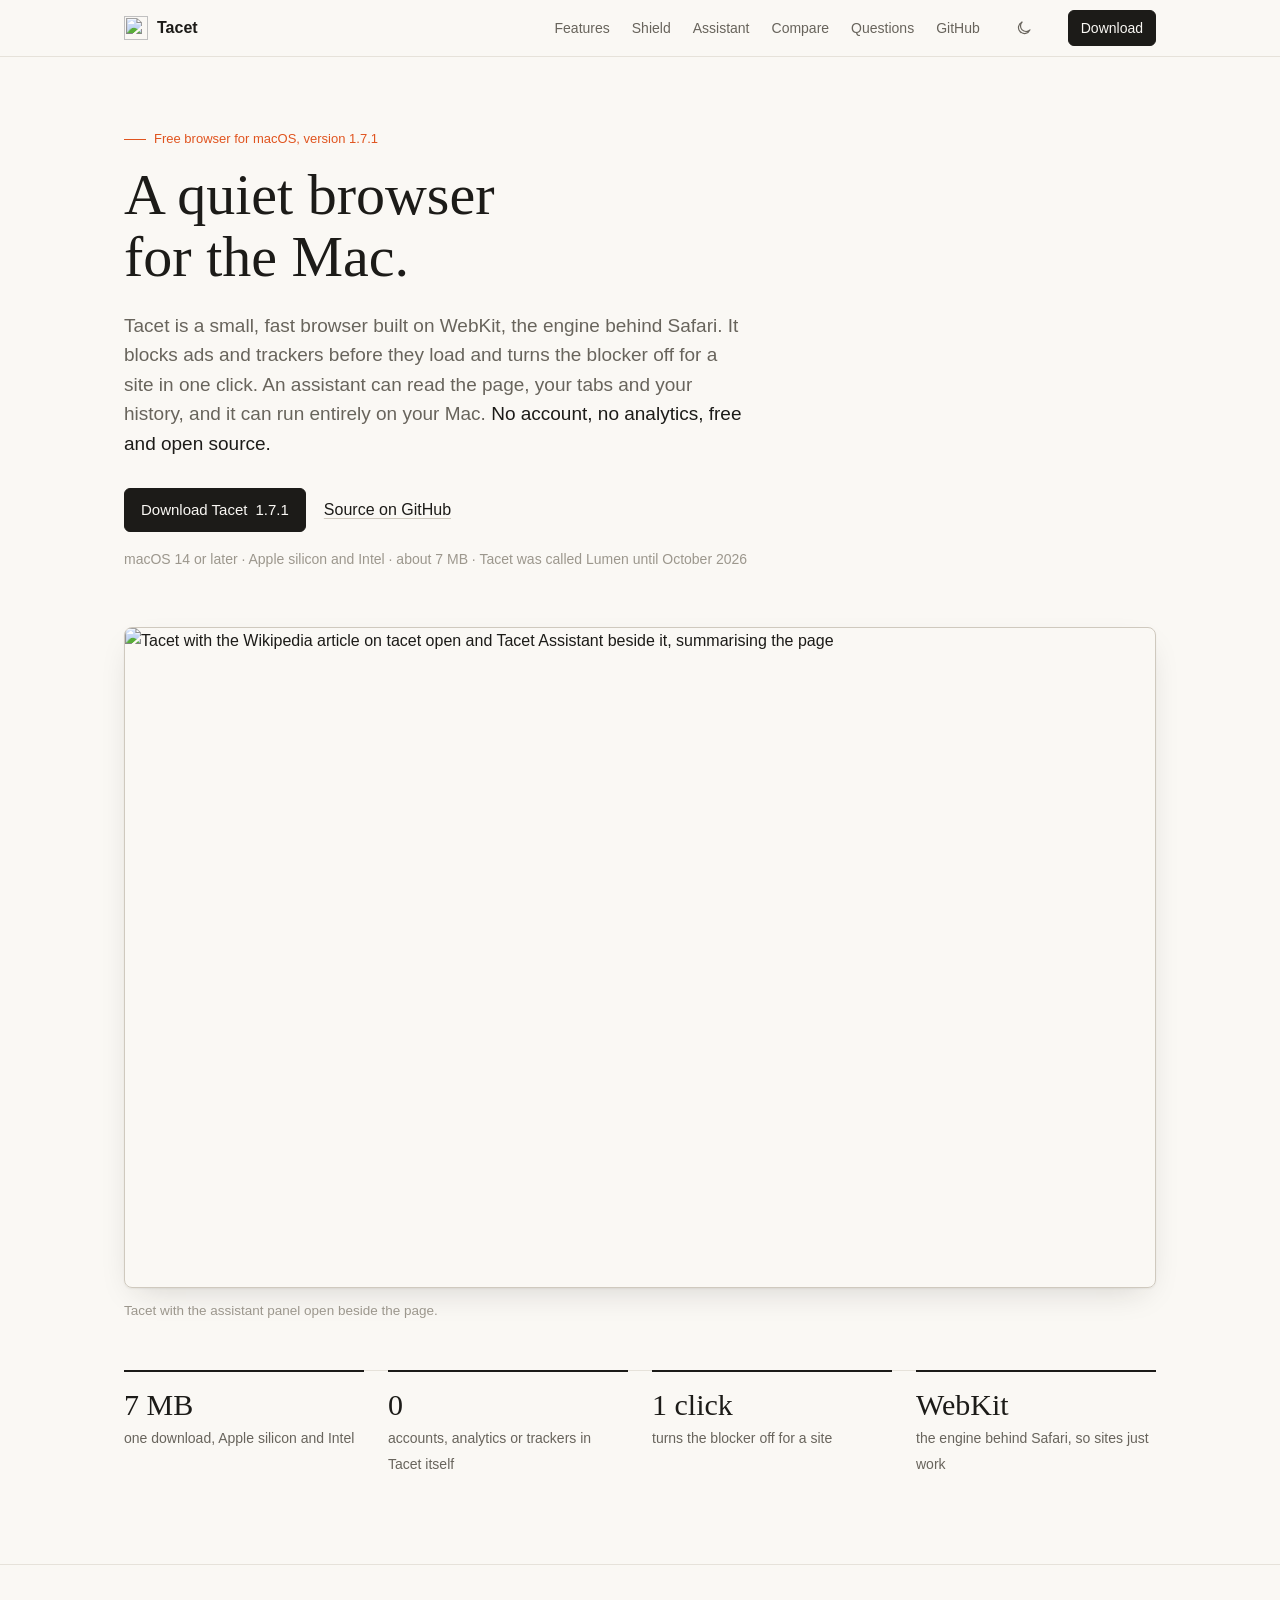
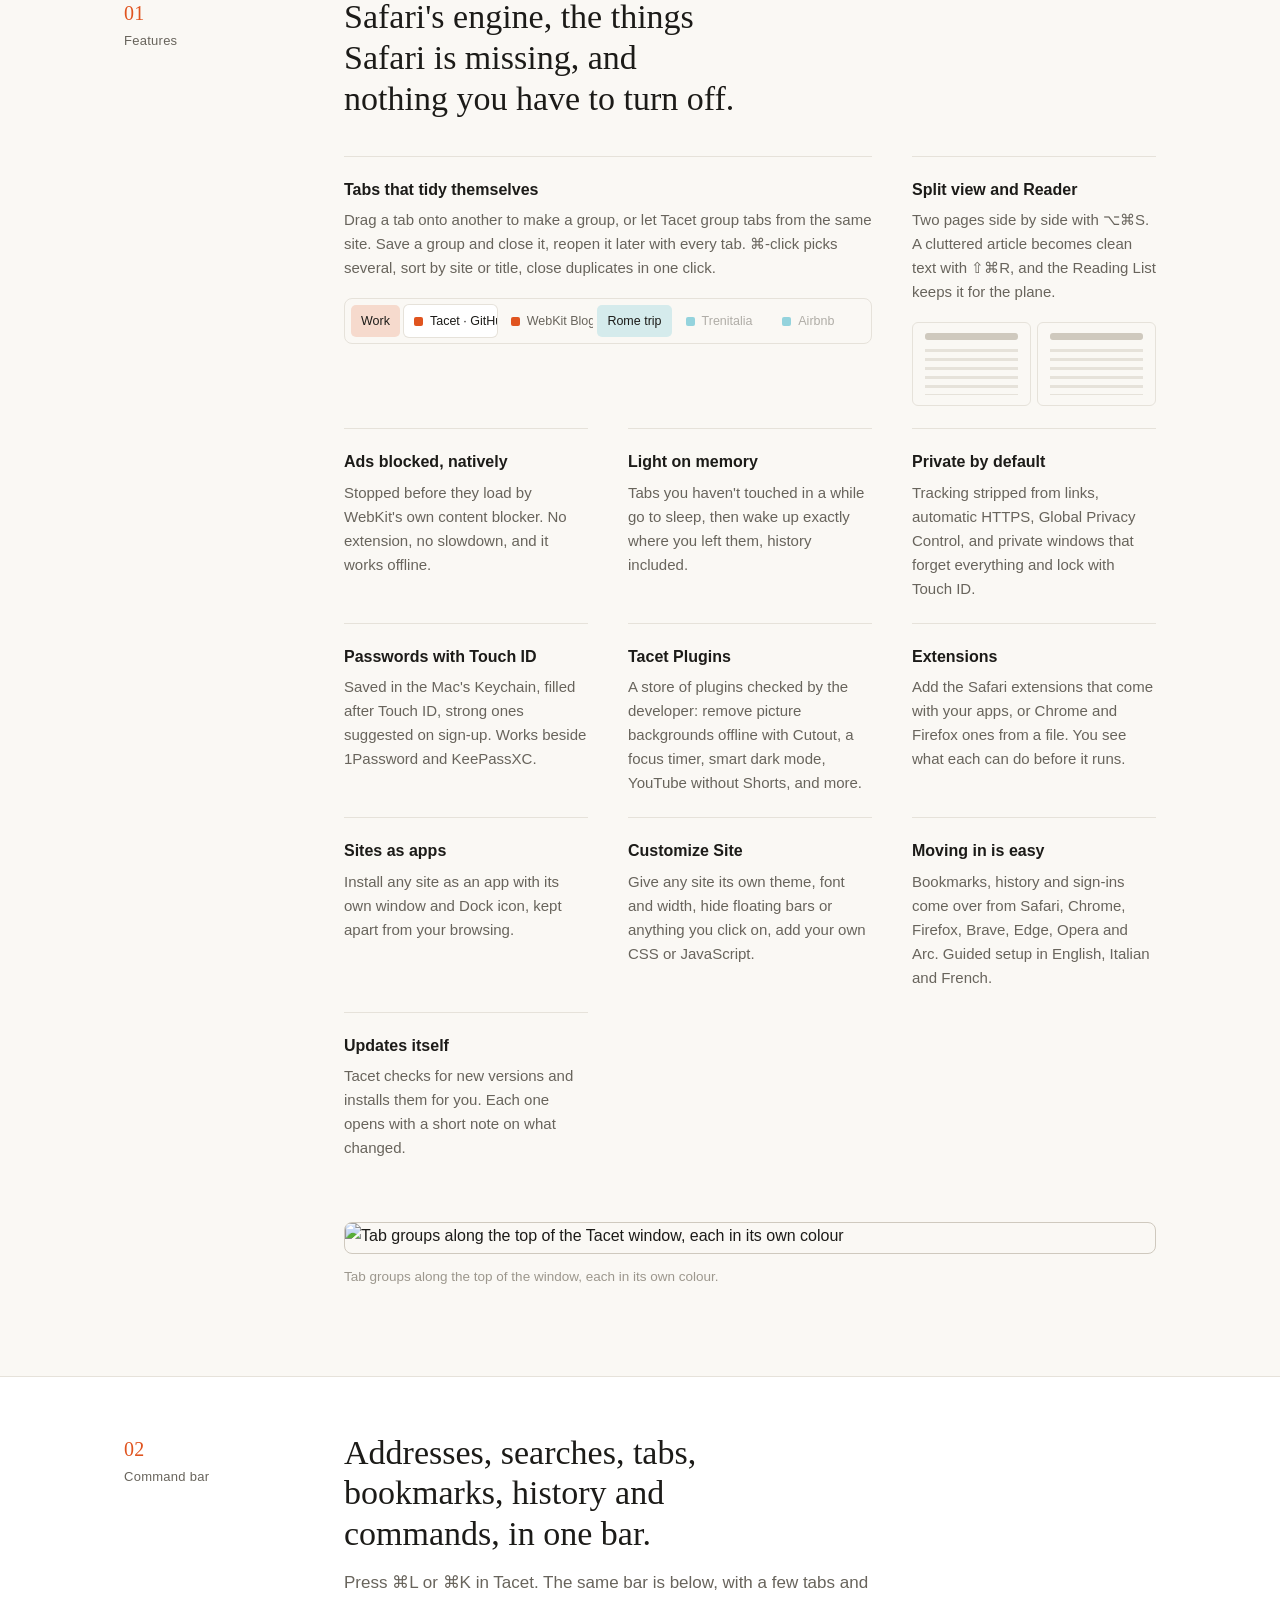
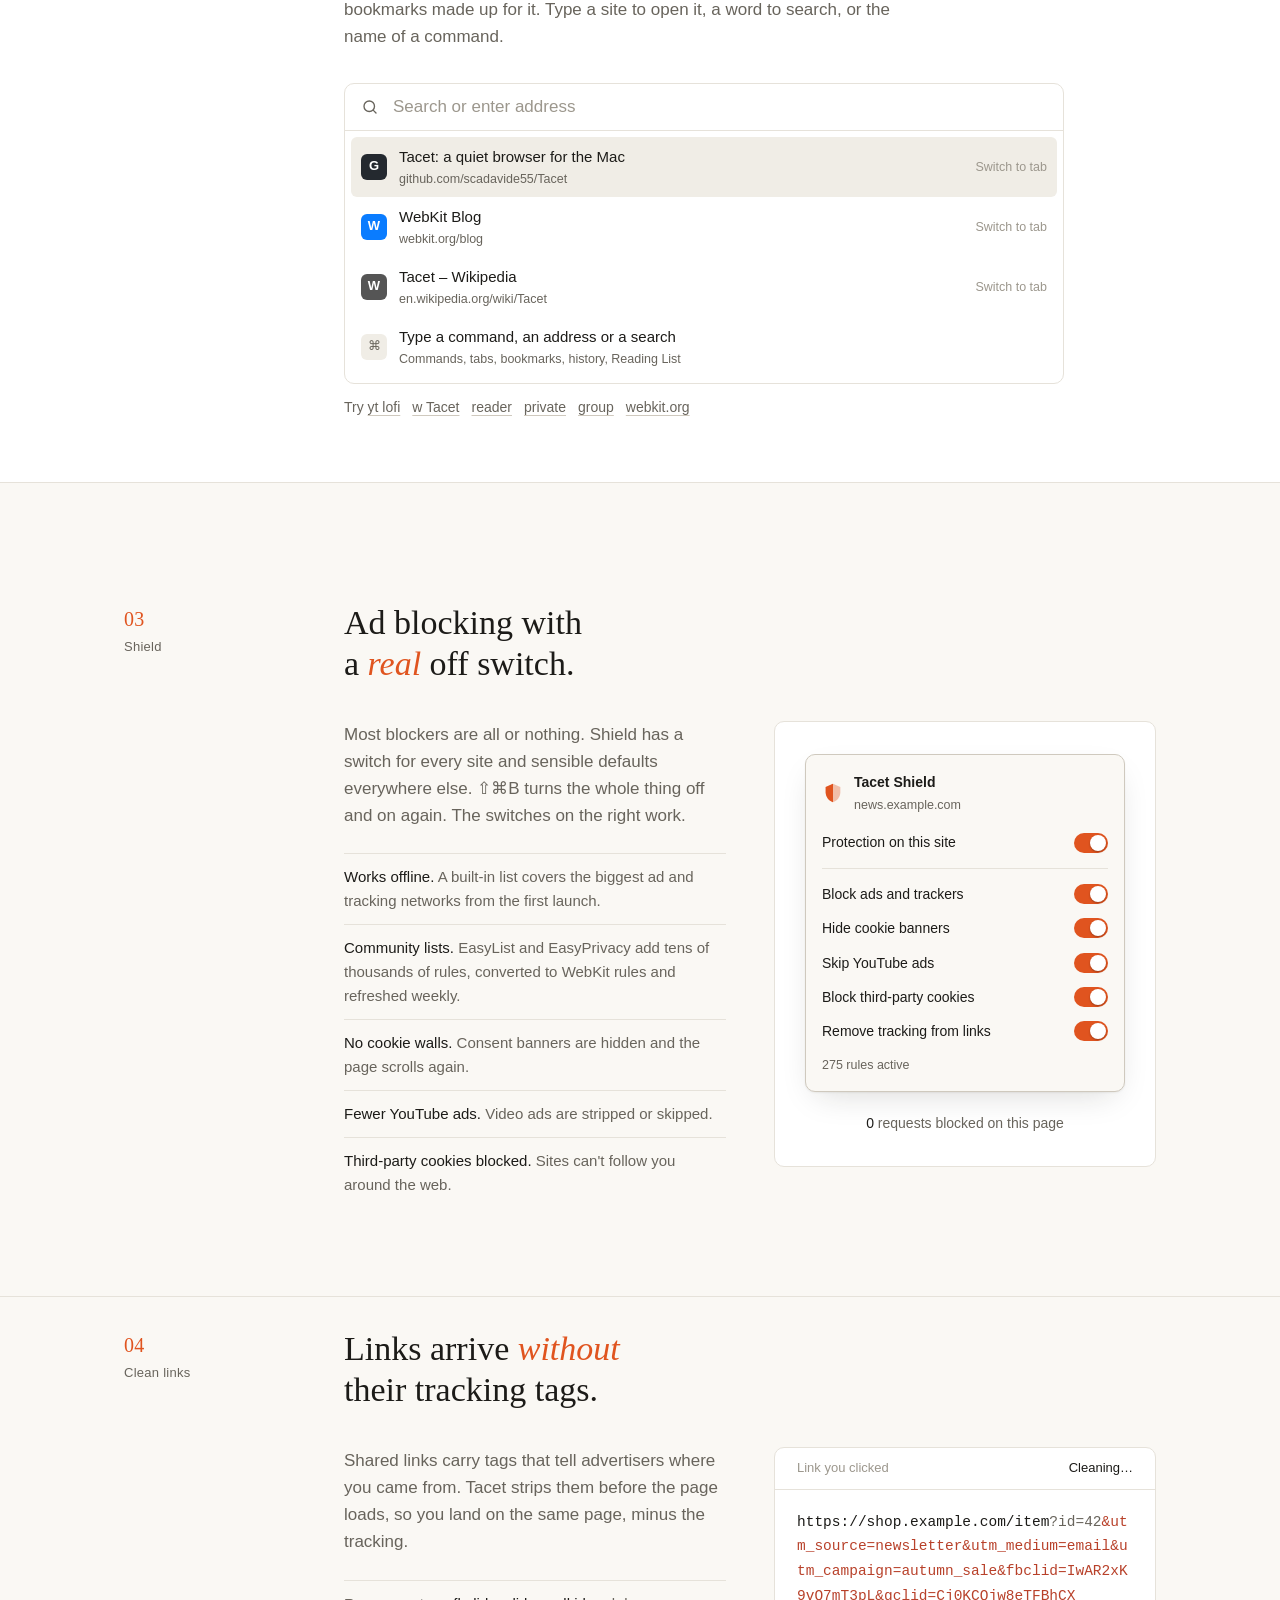
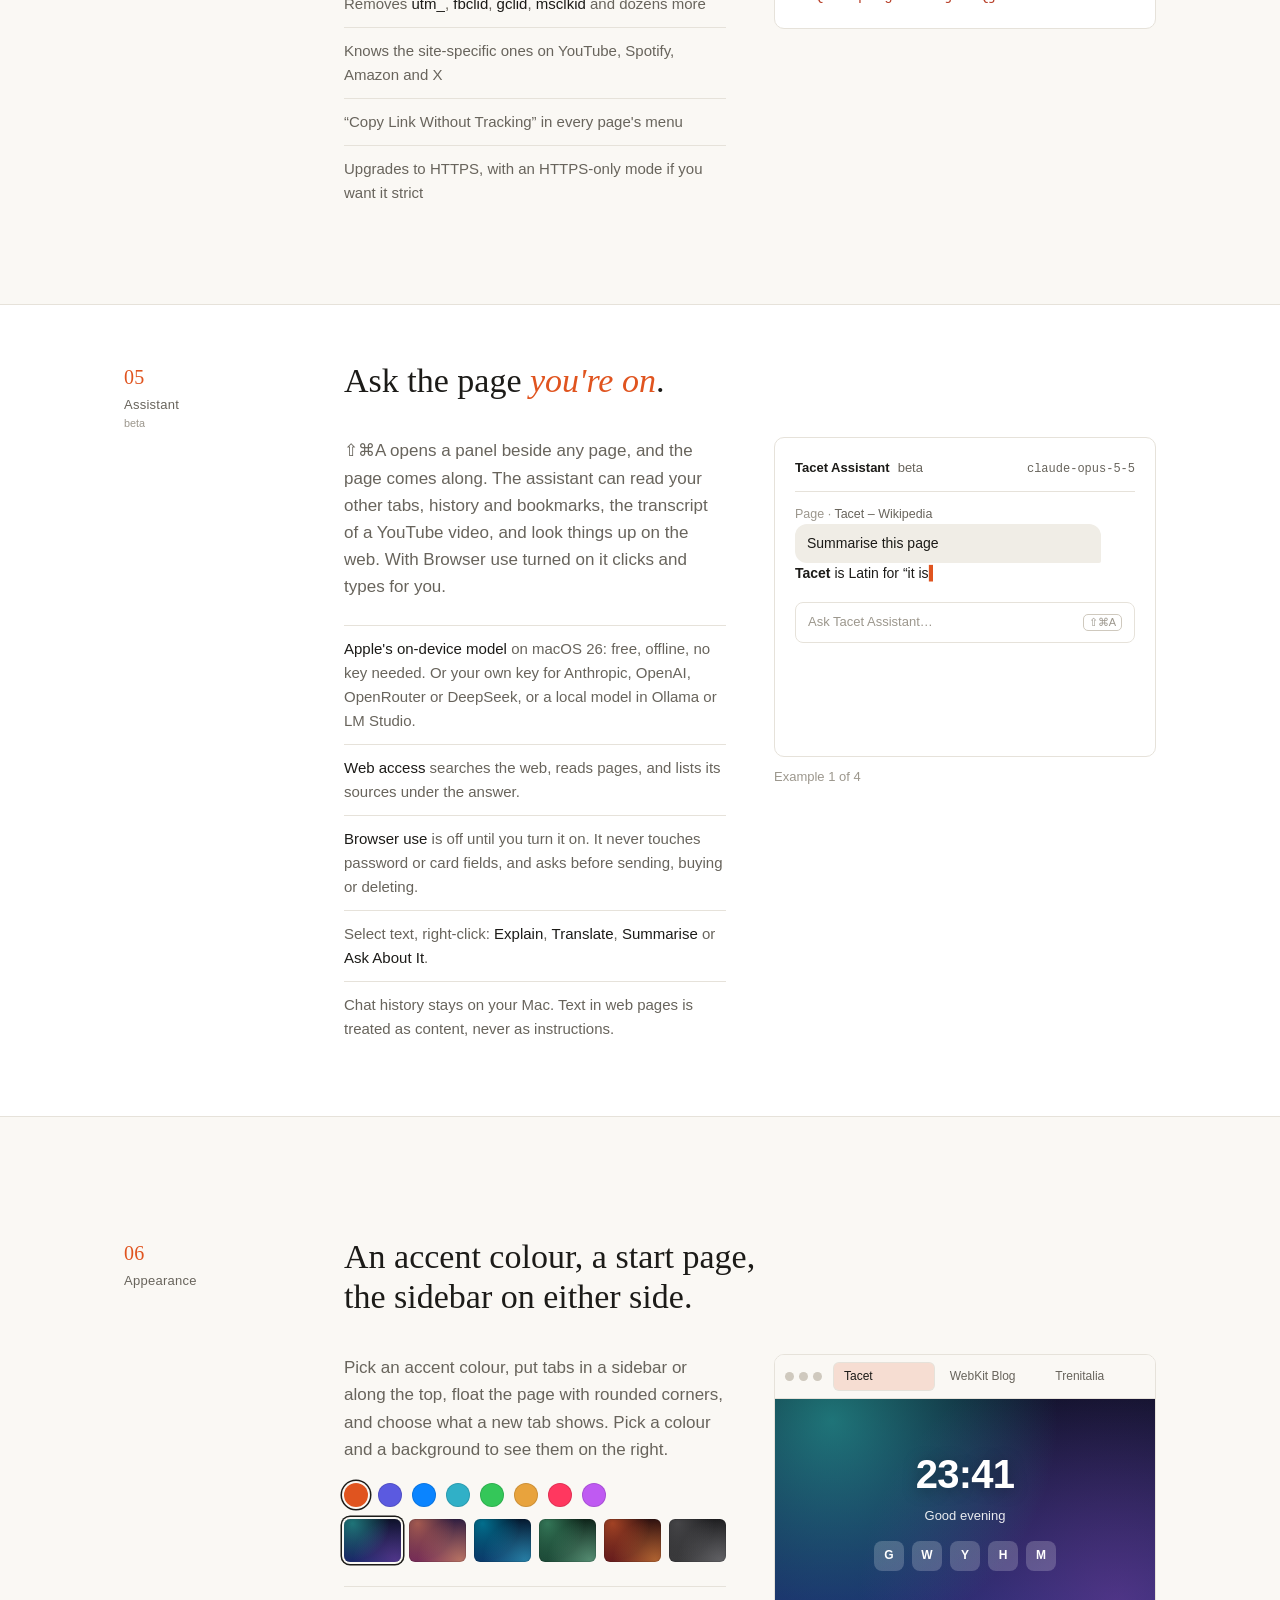
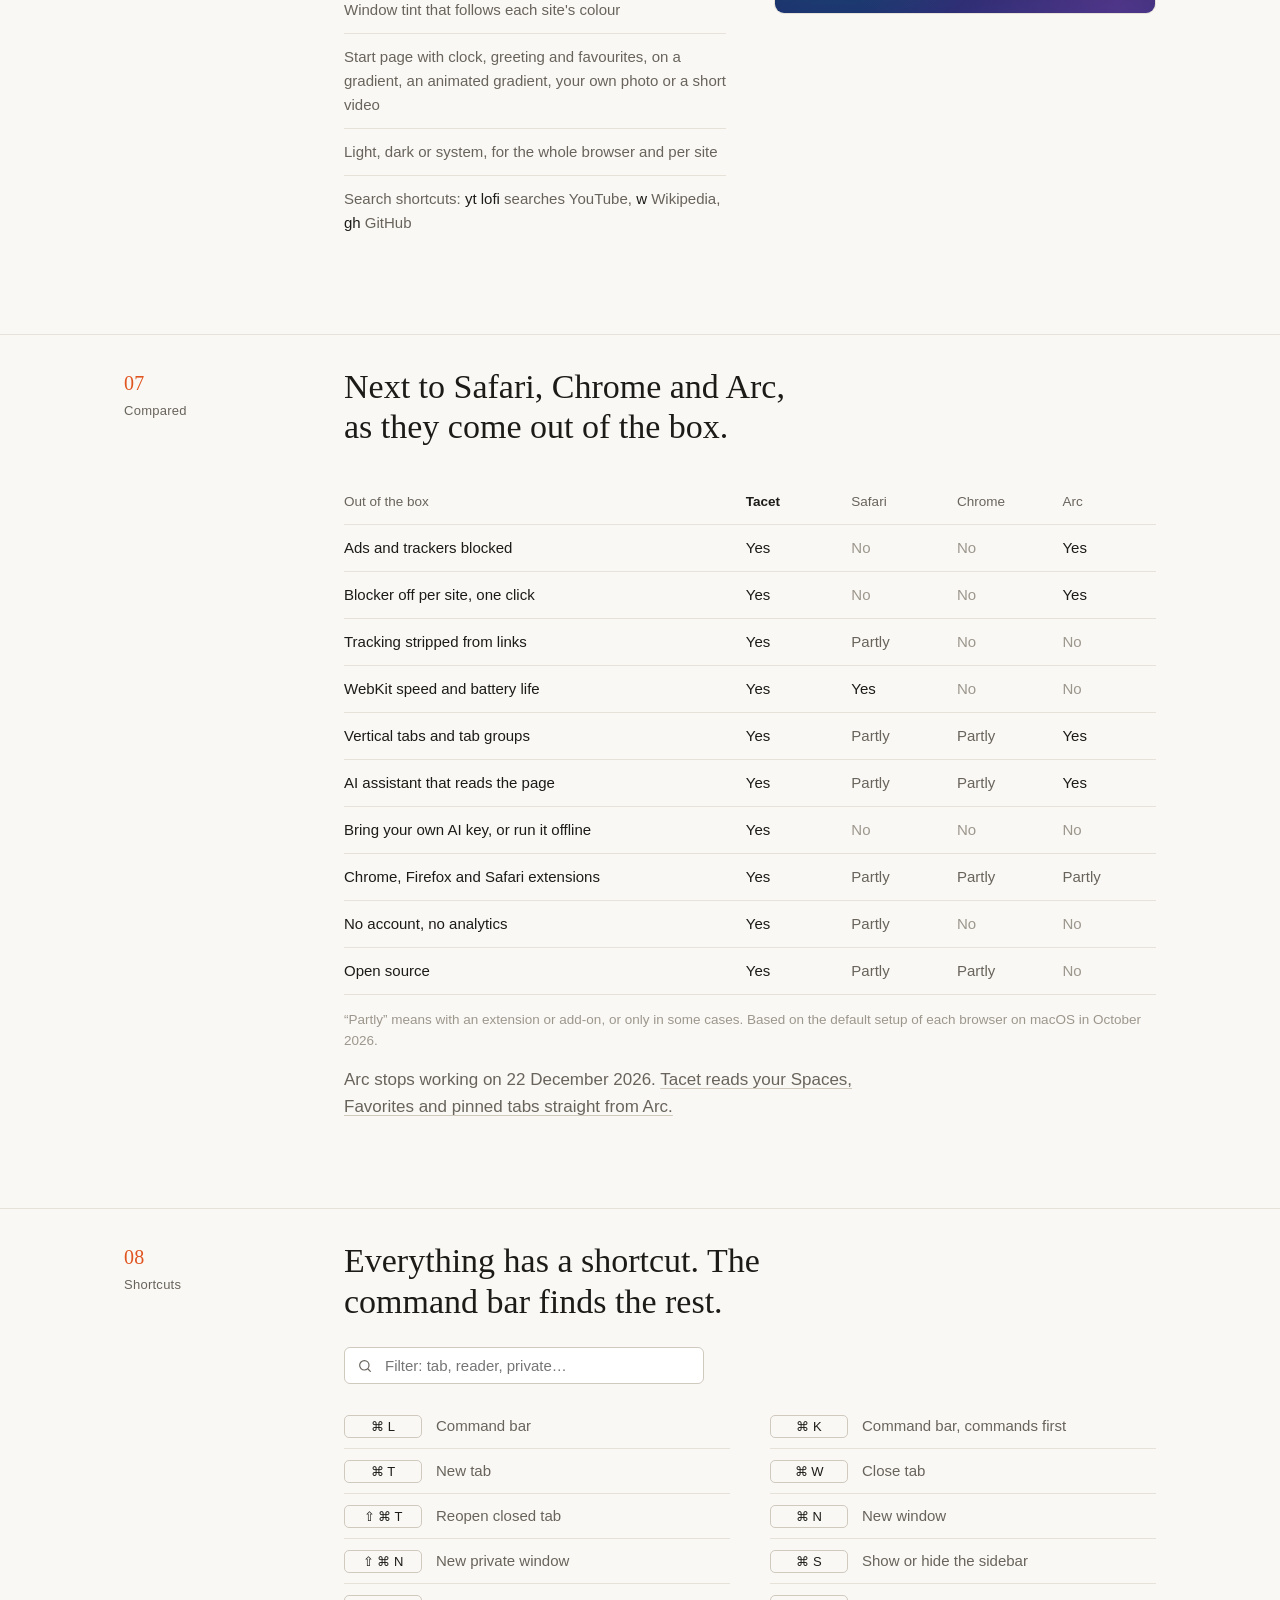
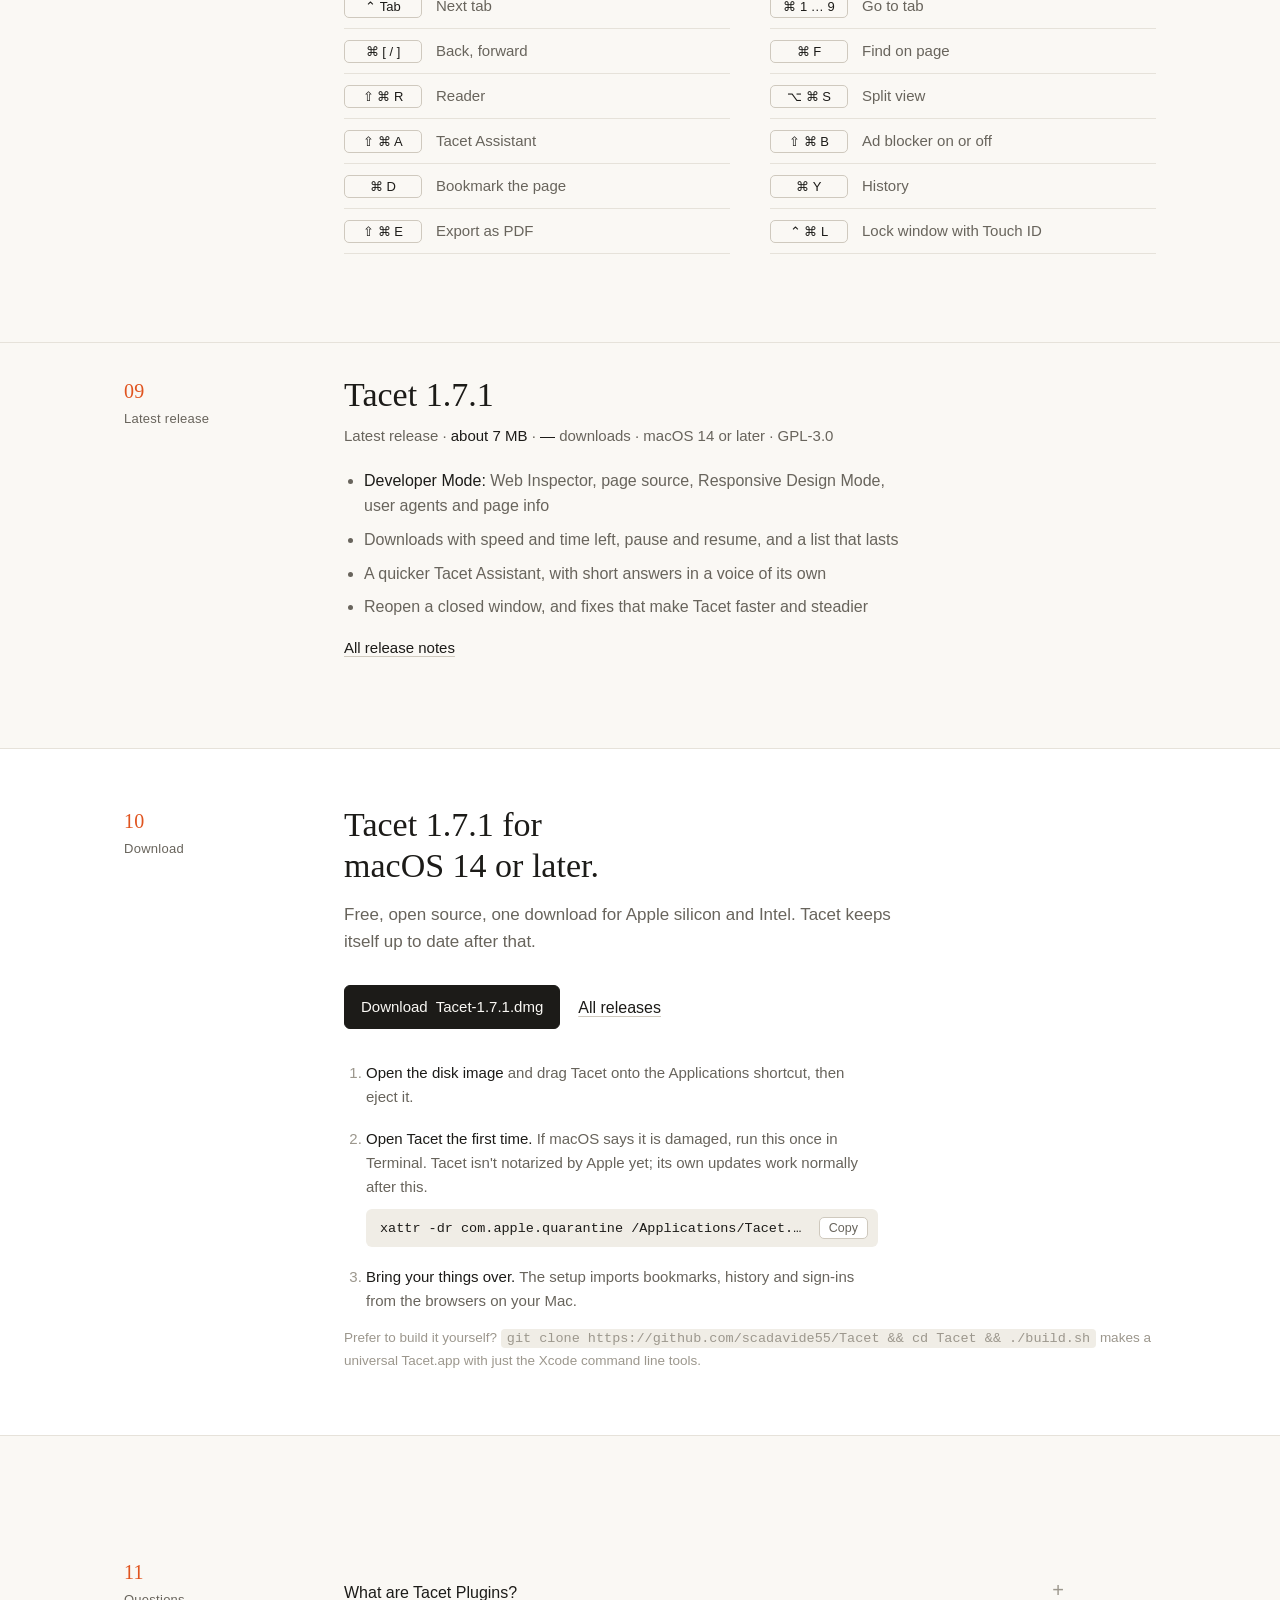
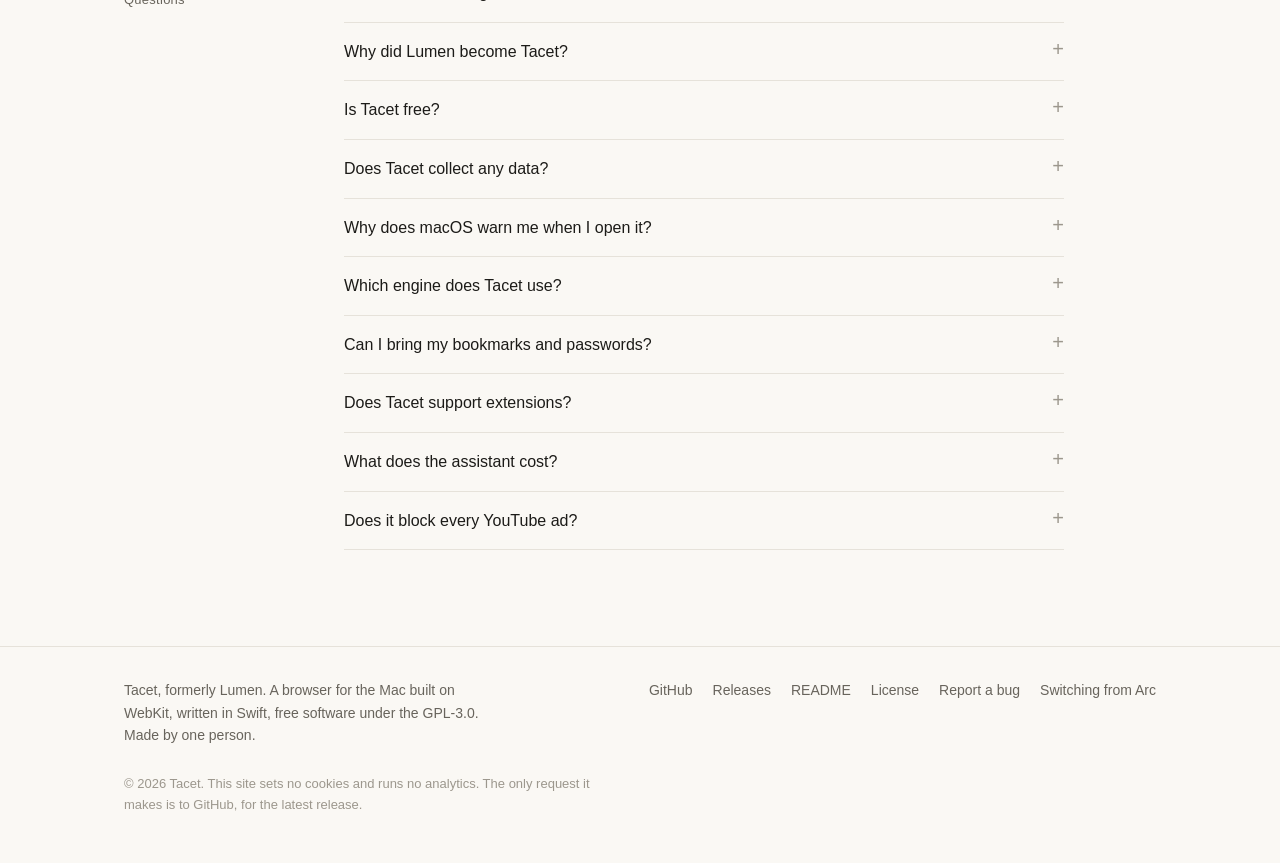
==== commit 73175de0: "Tacet 1.7.1: Developer Mode with the Web Inspector, page source and Responsive Design Mode; download" ====
--- a/docs/index.html
+++ b/docs/index.html
@@ -23,10 +23,10 @@
   "name": "Tacet",
   "operatingSystem": "macOS 14 or later",
   "applicationCategory": "BrowserApplication",
-  "softwareVersion": "1.7.0.3",
+  "softwareVersion": "1.7.1",
   "license": "https://www.gnu.org/licenses/gpl-3.0.html",
   "offers": { "@type": "Offer", "price": "0", "priceCurrency": "USD" },
-  "downloadUrl": "https://github.com/scadavide55/Tacet/releases/download/v1.7.0.3/Tacet-1.7.0.3.dmg",
+  "downloadUrl": "https://github.com/scadavide55/Tacet/releases/download/v1.7.1/Tacet-1.7.1.dmg",
   "url": "https://scadavide55.github.io/Tacet/",
   "description": "A small, fast and private macOS browser built on WebKit, with a native ad blocker you can turn off in one click."
 }
@@ -405,11 +405,11 @@
 
 <header class="hero" id="top">
   <div class="wrap">
-    <p class="mark">Free browser for macOS, version 1.7.0.3</p>
+    <p class="mark">Free browser for macOS, version 1.7.1</p>
     <h1>A quiet browser for the Mac.</h1>
     <p class="lead">Tacet is a small, fast browser built on WebKit, the engine behind Safari. It blocks ads and trackers before they load and turns the blocker off for a site in one click. An assistant can read the page, your tabs and your history, and it can run entirely on your Mac. <b>No account, no analytics, free and open source.</b></p>
     <div class="cta">
-      <a class="btn" id="dl-top" href="https://github.com/scadavide55/Tacet/releases/download/v1.7.0.3/Tacet-1.7.0.3.dmg">Download Tacet <span id="dl-v">1.7.0.3</span></a>
+      <a class="btn" id="dl-top" href="https://github.com/scadavide55/Tacet/releases/download/v1.7.1/Tacet-1.7.1.dmg">Download Tacet <span id="dl-v">1.7.1</span></a>
       <a href="https://github.com/scadavide55/Tacet">Source on GitHub</a>
     </div>
     <p class="fine">macOS 14 or later · Apple silicon and Intel · about 7 MB · Tacet was called Lumen until October 2026</p>
@@ -694,14 +694,14 @@
   <div class="wrap grid">
     <div class="label">Latest release</div>
     <div class="release">
-      <h2>Tacet <span id="rel-v">1.7.0.3</span></h2>
+      <h2>Tacet <span id="rel-v">1.7.1</span></h2>
       <p class="meta"><span id="rel-d">Latest release</span> · <b id="rel-size">about 7 MB</b> · <b id="rel-dl">—</b> downloads · macOS 14 or later · GPL-3.0</p>
       <div class="relnotes" id="rel-notes">
         <ul>
-          <li><b>Spaces:</b> leave a whole set of tabs and come back to it, with a note</li>
-          <li>Find a page by a sentence it said, from History or the command bar</li>
-          <li>⌥-click a link to preview it; highlight passages and add notes</li>
-          <li>Opening rules, unsent text recovery and automations</li>
+          <li><b>Developer Mode:</b> Web Inspector, page source, Responsive Design Mode, user agents and page info</li>
+          <li>Downloads with speed and time left, pause and resume, and a list that lasts</li>
+          <li>A quicker Tacet Assistant, with short answers in a voice of its own</li>
+          <li>Reopen a closed window, and fixes that make Tacet faster and steadier</li>
         </ul>
         <a class="more" href="https://github.com/scadavide55/Tacet/releases">All release notes</a>
       </div>
@@ -713,10 +713,10 @@
   <div class="wrap grid">
     <div class="label">Download</div>
     <div>
-      <h2>Tacet <span id="dl-v2">1.7.0.3</span> for macOS 14 or later.</h2>
+      <h2>Tacet <span id="dl-v2">1.7.1</span> for macOS 14 or later.</h2>
       <p class="sub">Free, open source, one download for Apple silicon and Intel. Tacet keeps itself up to date after that.</p>
       <div class="cta">
-        <a class="btn" id="dl-main" href="https://github.com/scadavide55/Tacet/releases/download/v1.7.0.3/Tacet-1.7.0.3.dmg">Download <span id="dl-name">Tacet-1.7.0.3.dmg</span></a>
+        <a class="btn" id="dl-main" href="https://github.com/scadavide55/Tacet/releases/download/v1.7.1/Tacet-1.7.1.dmg">Download <span id="dl-name">Tacet-1.7.1.dmg</span></a>
         <a href="https://github.com/scadavide55/Tacet/releases">All releases</a>
       </div>
       <ol class="steps">
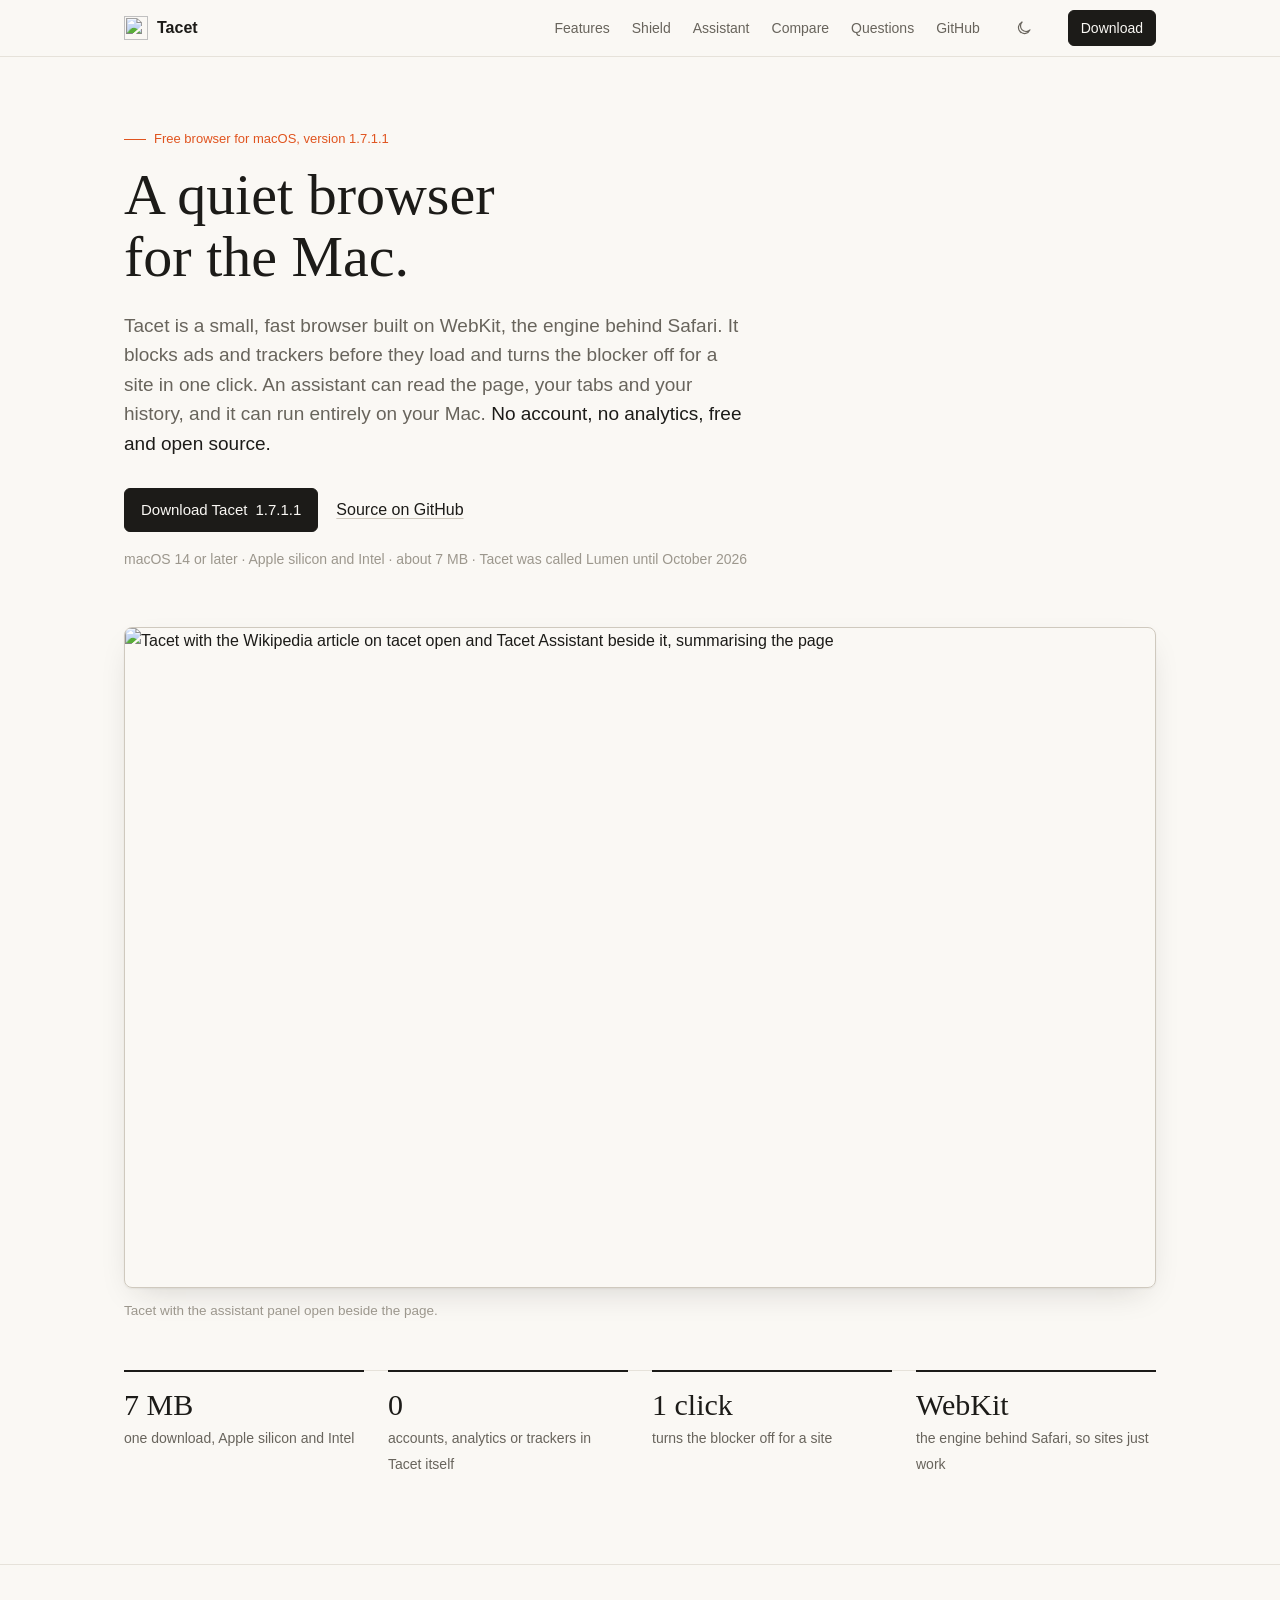
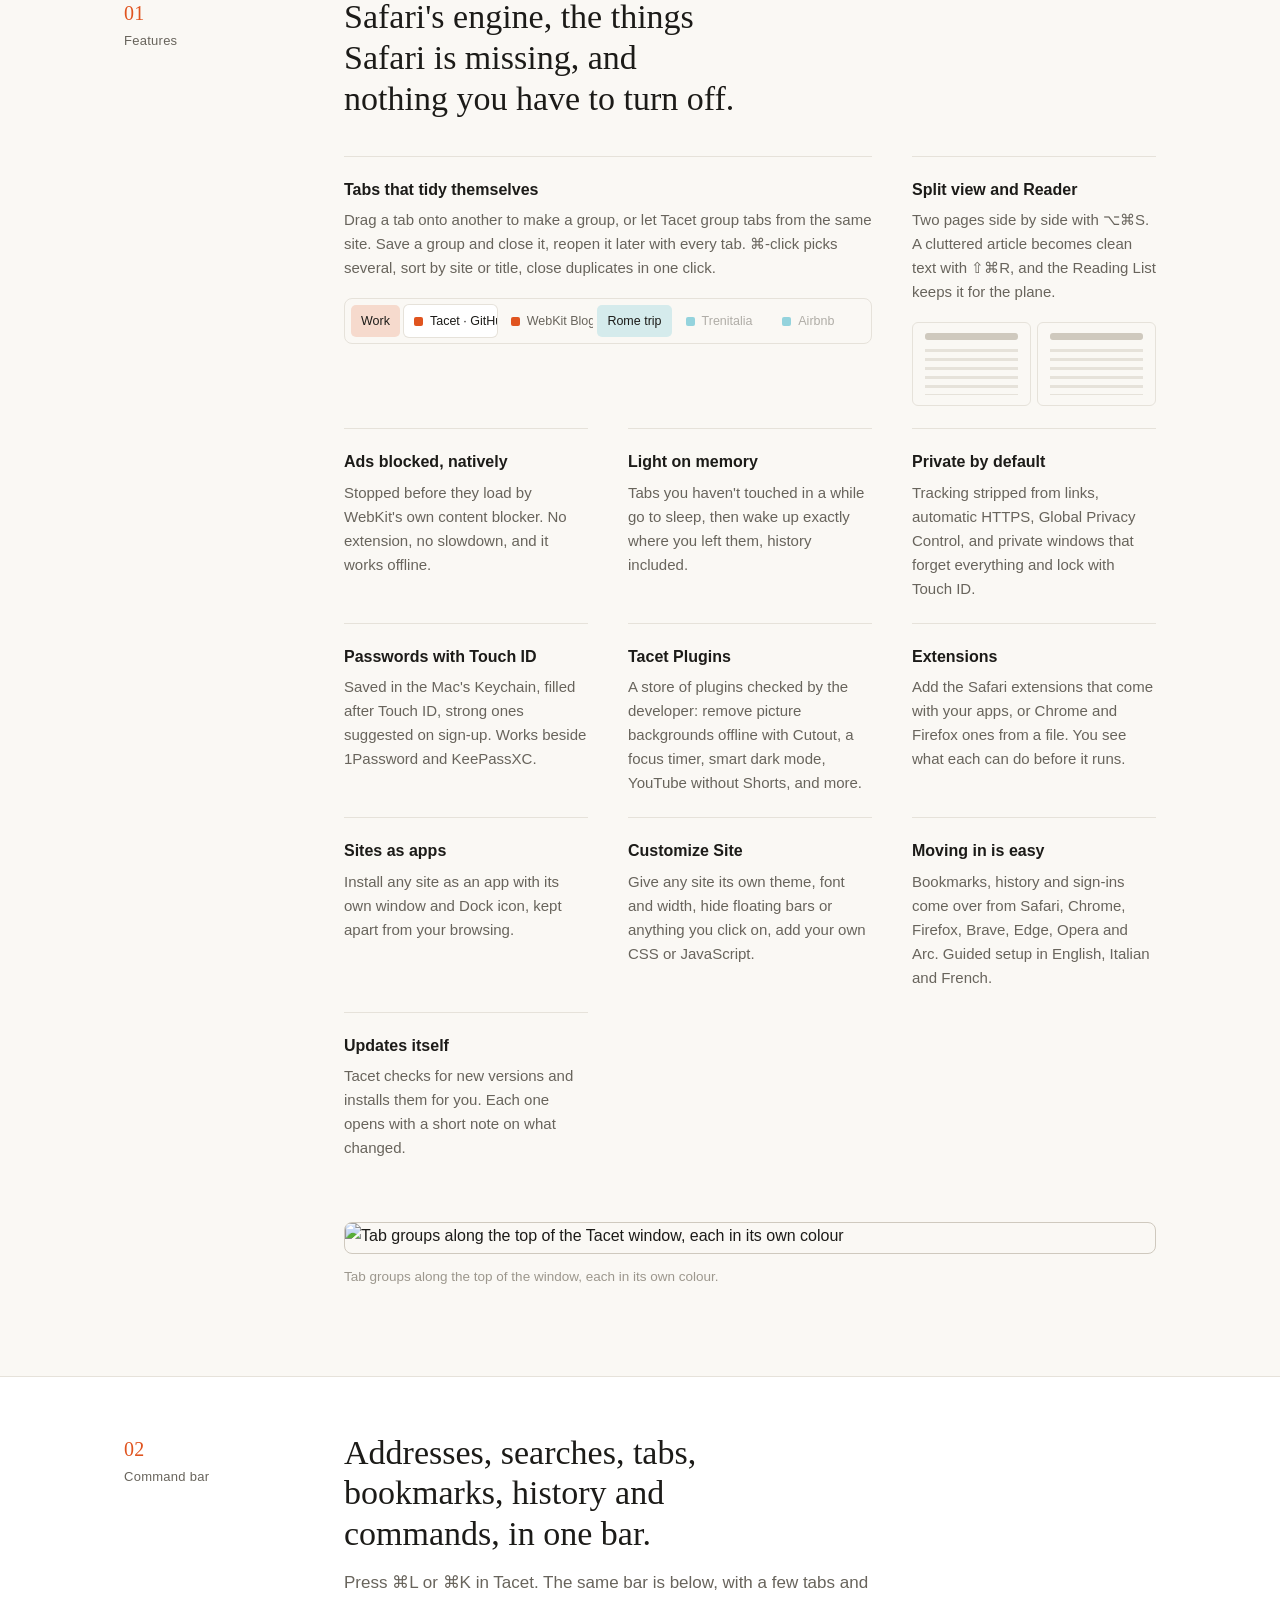
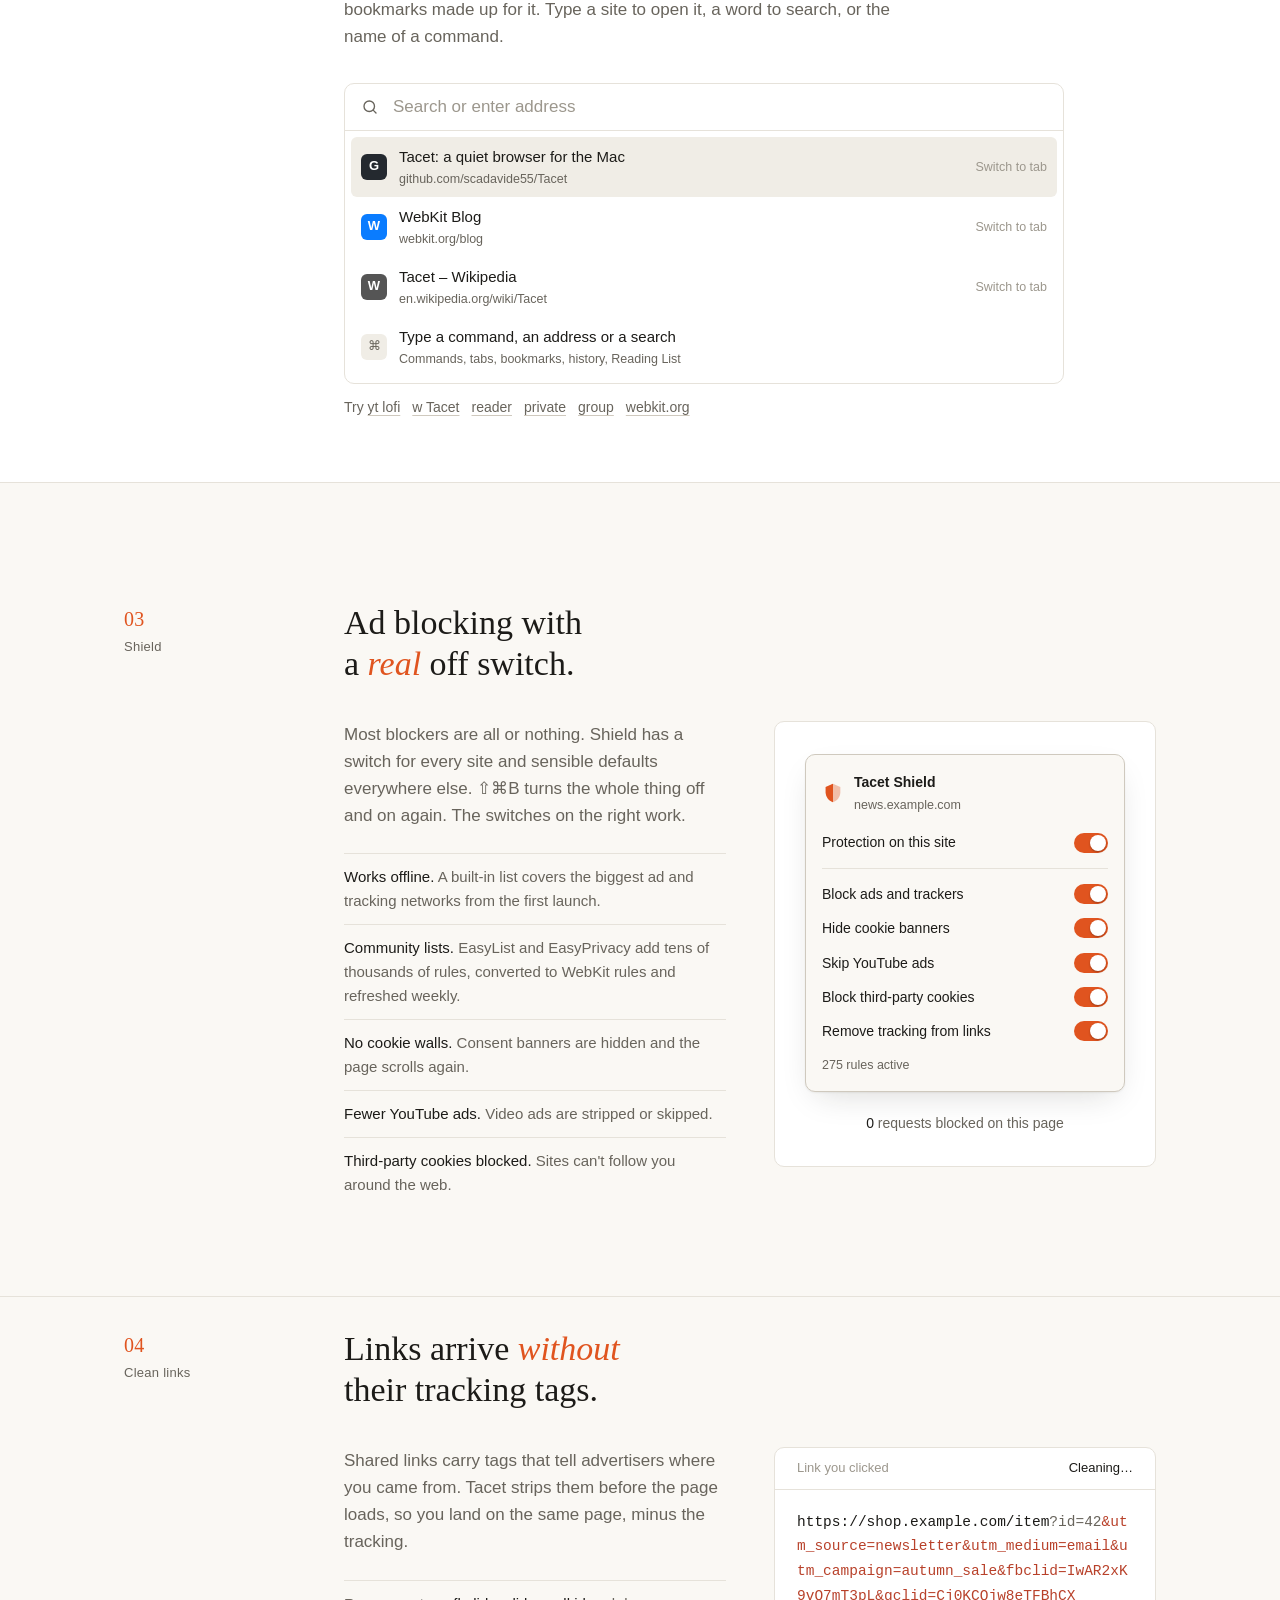
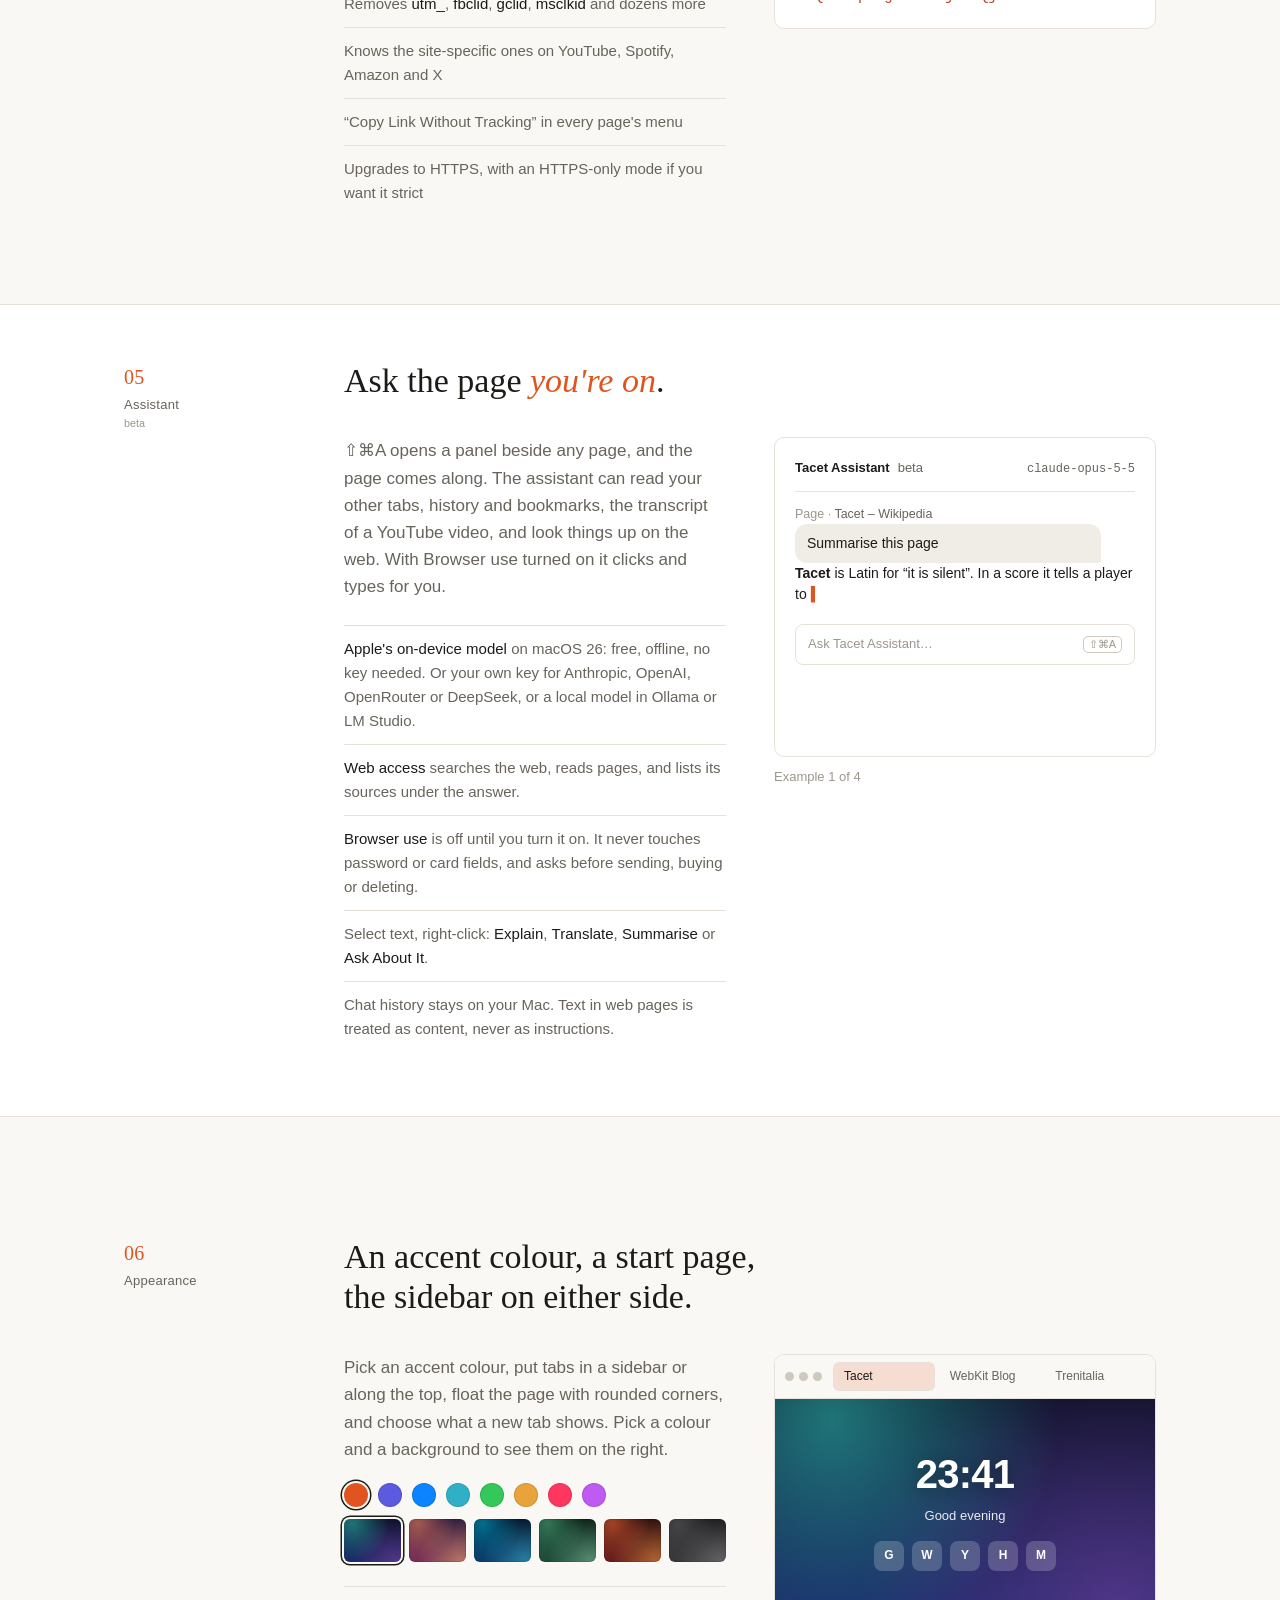
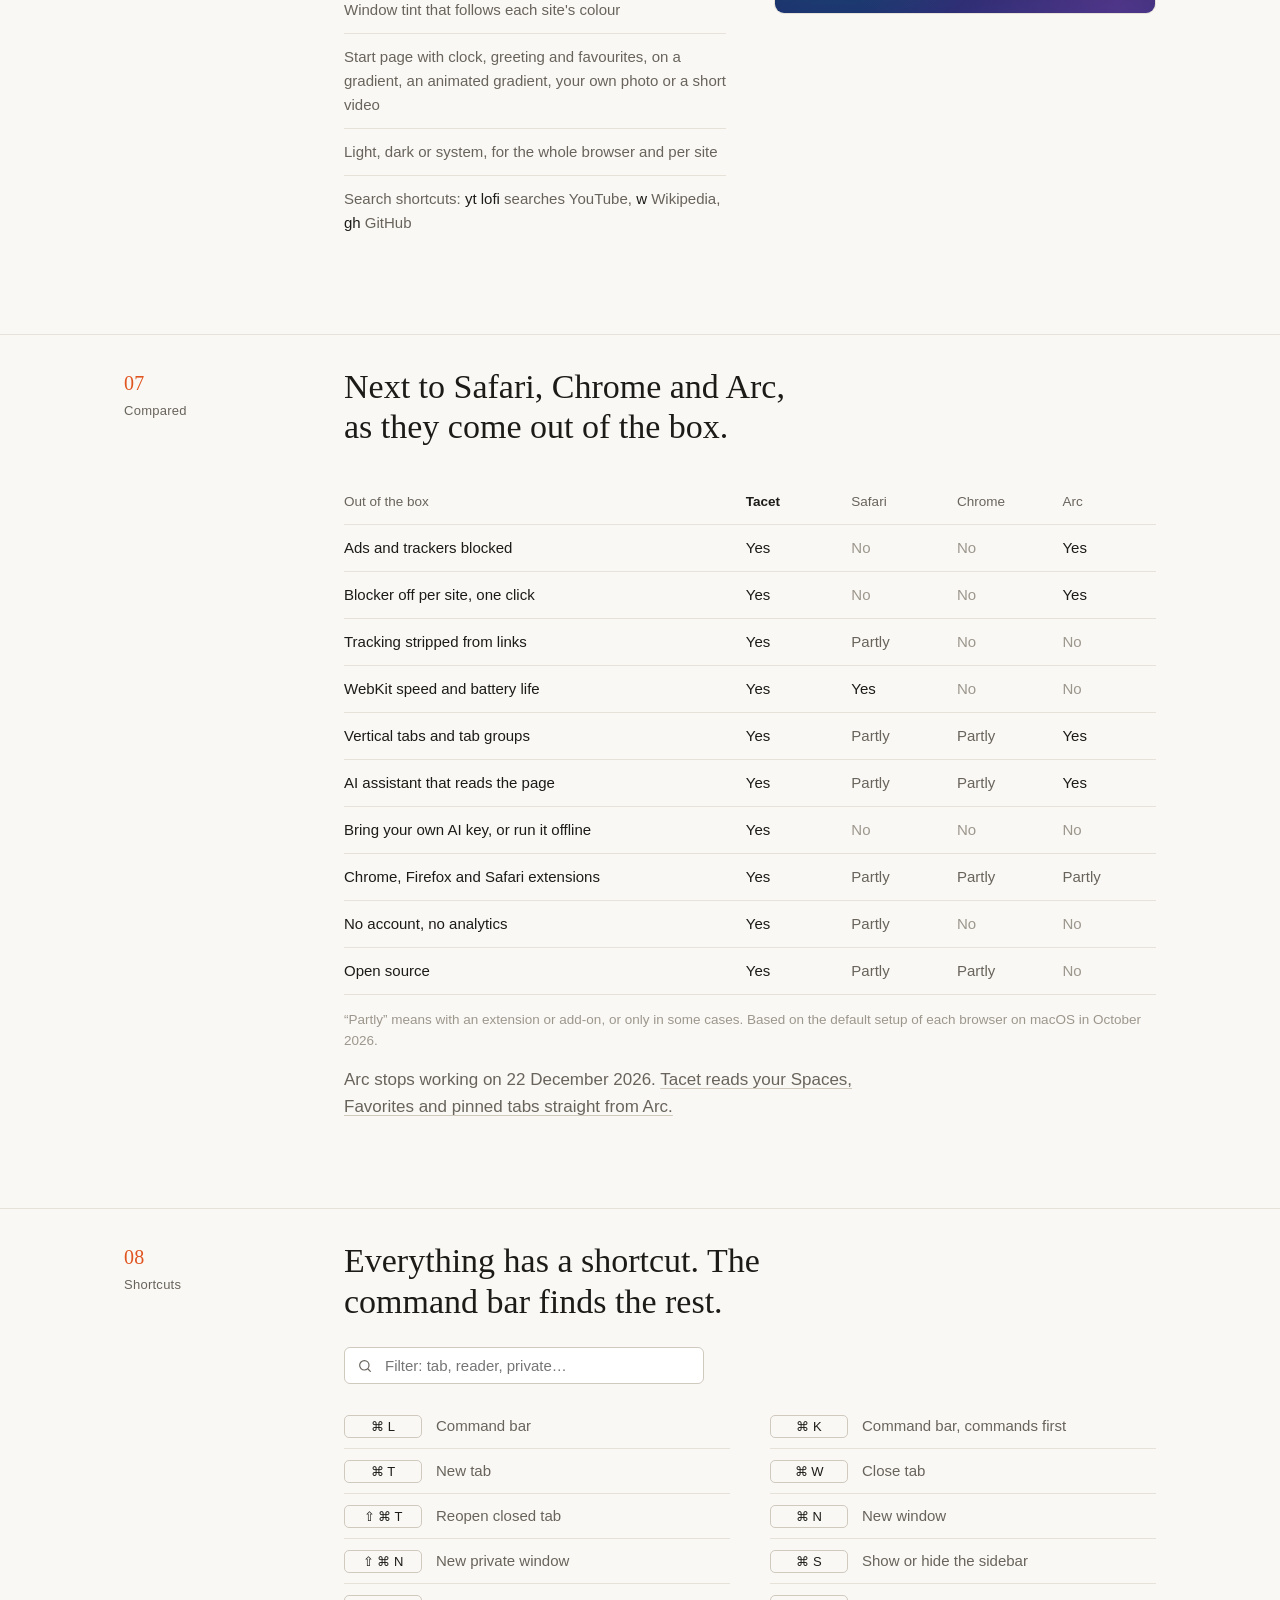
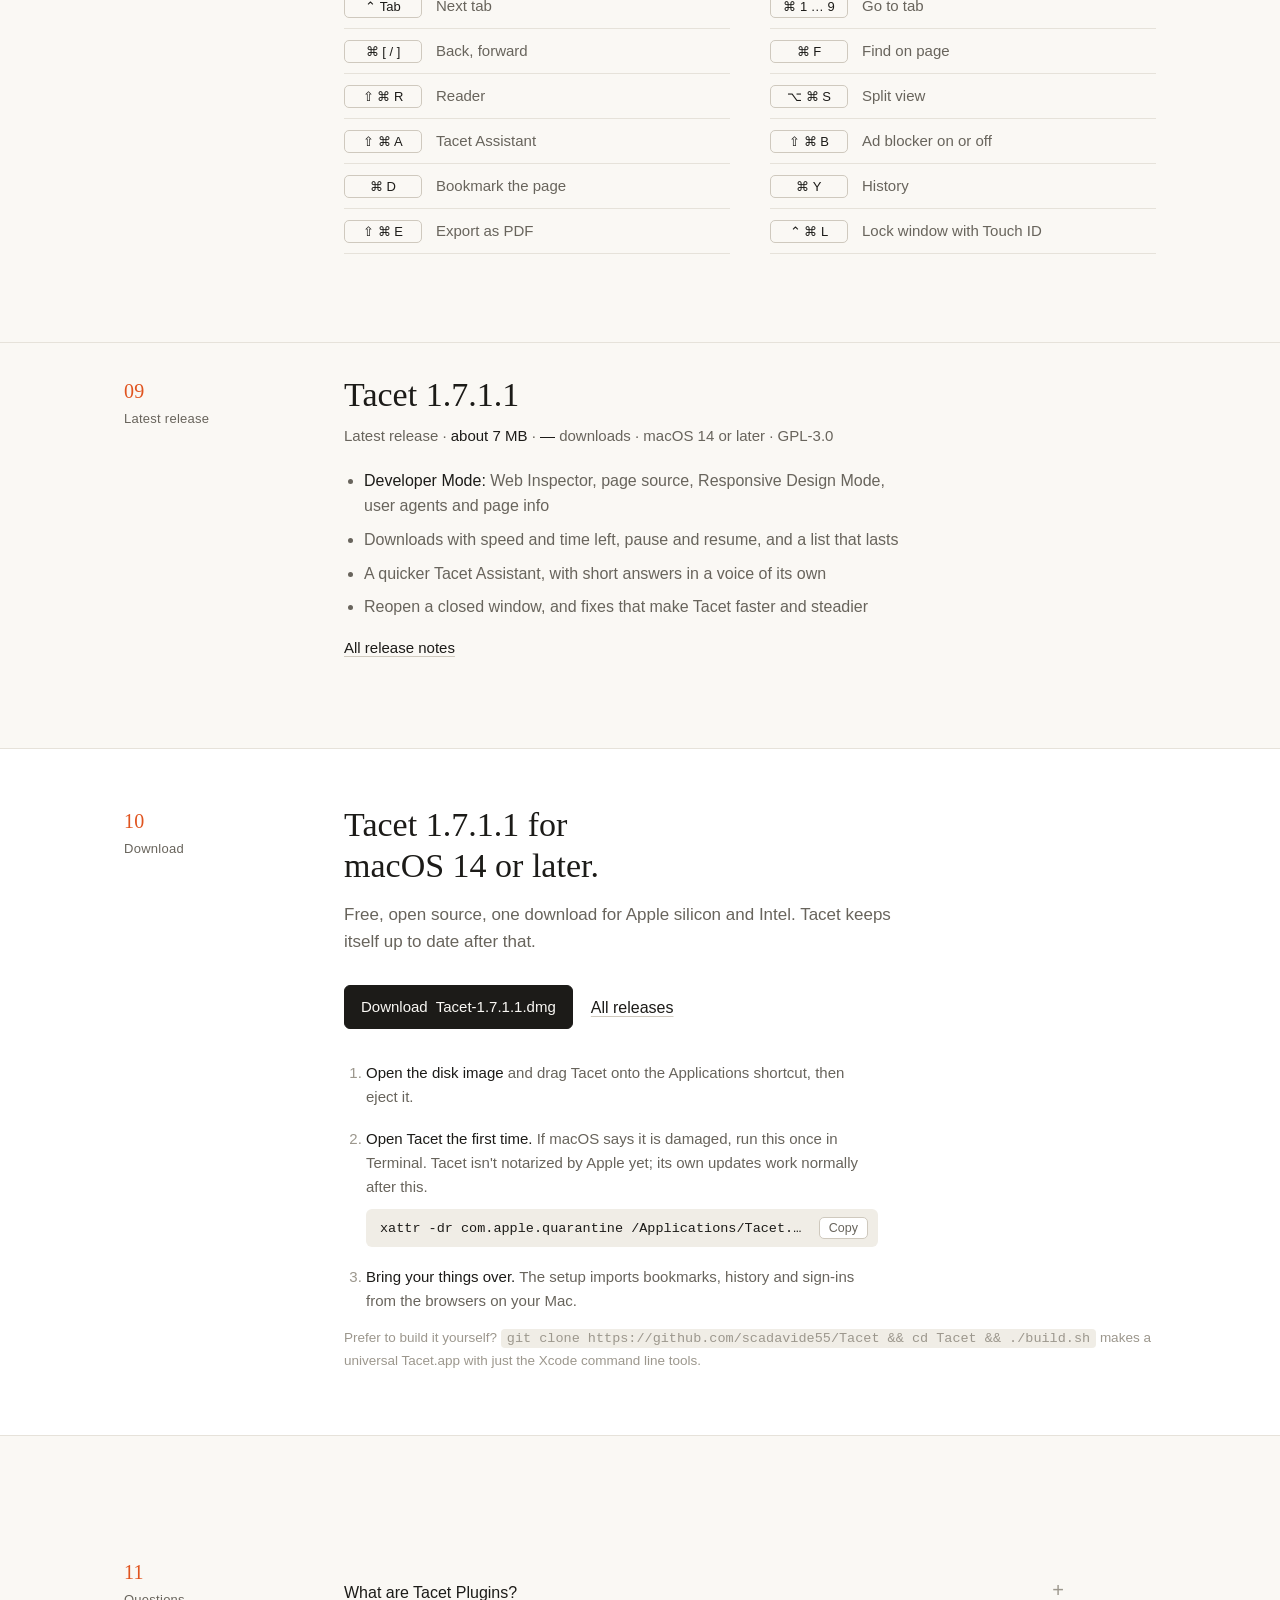
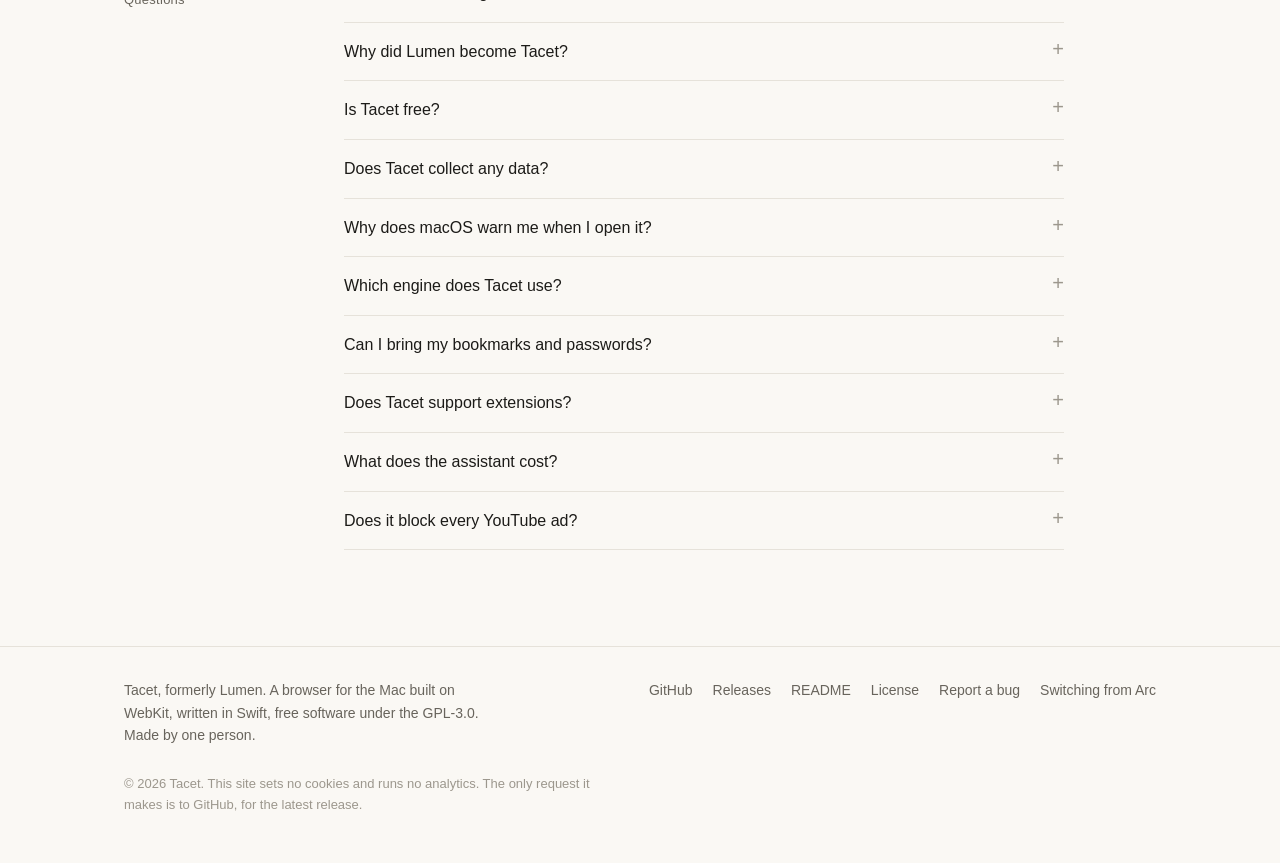
==== commit 1089f78b: "Tacet 1.7.1.1: small bug fixes; a mouse wheel scrolls the tabs along the top" ====
--- a/docs/index.html
+++ b/docs/index.html
@@ -23,10 +23,10 @@
   "name": "Tacet",
   "operatingSystem": "macOS 14 or later",
   "applicationCategory": "BrowserApplication",
-  "softwareVersion": "1.7.1",
+  "softwareVersion": "1.7.1.1",
   "license": "https://www.gnu.org/licenses/gpl-3.0.html",
   "offers": { "@type": "Offer", "price": "0", "priceCurrency": "USD" },
-  "downloadUrl": "https://github.com/scadavide55/Tacet/releases/download/v1.7.1/Tacet-1.7.1.dmg",
+  "downloadUrl": "https://github.com/scadavide55/Tacet/releases/download/v1.7.1.1/Tacet-1.7.1.1.dmg",
   "url": "https://scadavide55.github.io/Tacet/",
   "description": "A small, fast and private macOS browser built on WebKit, with a native ad blocker you can turn off in one click."
 }
@@ -405,11 +405,11 @@
 
 <header class="hero" id="top">
   <div class="wrap">
-    <p class="mark">Free browser for macOS, version 1.7.1</p>
+    <p class="mark">Free browser for macOS, version 1.7.1.1</p>
     <h1>A quiet browser for the Mac.</h1>
     <p class="lead">Tacet is a small, fast browser built on WebKit, the engine behind Safari. It blocks ads and trackers before they load and turns the blocker off for a site in one click. An assistant can read the page, your tabs and your history, and it can run entirely on your Mac. <b>No account, no analytics, free and open source.</b></p>
     <div class="cta">
-      <a class="btn" id="dl-top" href="https://github.com/scadavide55/Tacet/releases/download/v1.7.1/Tacet-1.7.1.dmg">Download Tacet <span id="dl-v">1.7.1</span></a>
+      <a class="btn" id="dl-top" href="https://github.com/scadavide55/Tacet/releases/download/v1.7.1.1/Tacet-1.7.1.1.dmg">Download Tacet <span id="dl-v">1.7.1.1</span></a>
       <a href="https://github.com/scadavide55/Tacet">Source on GitHub</a>
     </div>
     <p class="fine">macOS 14 or later · Apple silicon and Intel · about 7 MB · Tacet was called Lumen until October 2026</p>
@@ -694,7 +694,7 @@
   <div class="wrap grid">
     <div class="label">Latest release</div>
     <div class="release">
-      <h2>Tacet <span id="rel-v">1.7.1</span></h2>
+      <h2>Tacet <span id="rel-v">1.7.1.1</span></h2>
       <p class="meta"><span id="rel-d">Latest release</span> · <b id="rel-size">about 7 MB</b> · <b id="rel-dl">—</b> downloads · macOS 14 or later · GPL-3.0</p>
       <div class="relnotes" id="rel-notes">
         <ul>
@@ -713,10 +713,10 @@
   <div class="wrap grid">
     <div class="label">Download</div>
     <div>
-      <h2>Tacet <span id="dl-v2">1.7.1</span> for macOS 14 or later.</h2>
+      <h2>Tacet <span id="dl-v2">1.7.1.1</span> for macOS 14 or later.</h2>
       <p class="sub">Free, open source, one download for Apple silicon and Intel. Tacet keeps itself up to date after that.</p>
       <div class="cta">
-        <a class="btn" id="dl-main" href="https://github.com/scadavide55/Tacet/releases/download/v1.7.1/Tacet-1.7.1.dmg">Download <span id="dl-name">Tacet-1.7.1.dmg</span></a>
+        <a class="btn" id="dl-main" href="https://github.com/scadavide55/Tacet/releases/download/v1.7.1.1/Tacet-1.7.1.1.dmg">Download <span id="dl-name">Tacet-1.7.1.1.dmg</span></a>
         <a href="https://github.com/scadavide55/Tacet/releases">All releases</a>
       </div>
       <ol class="steps">
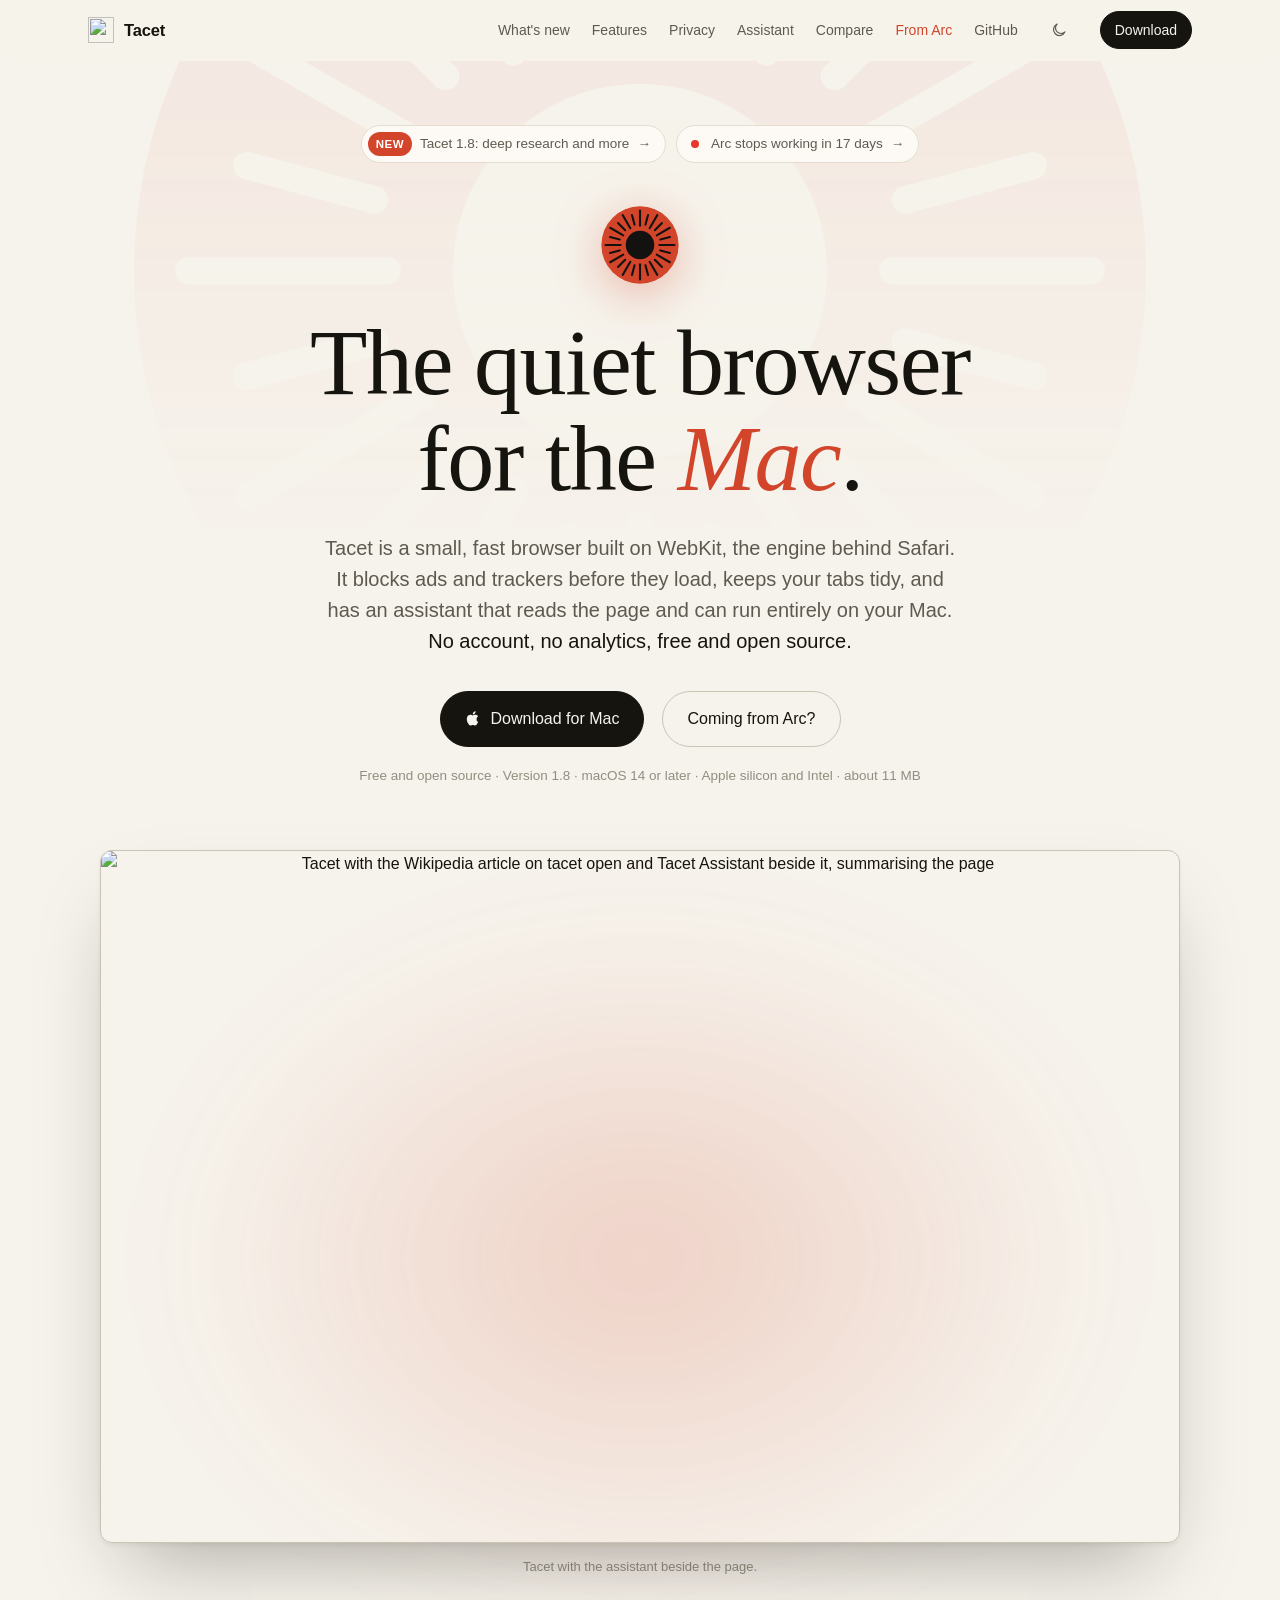
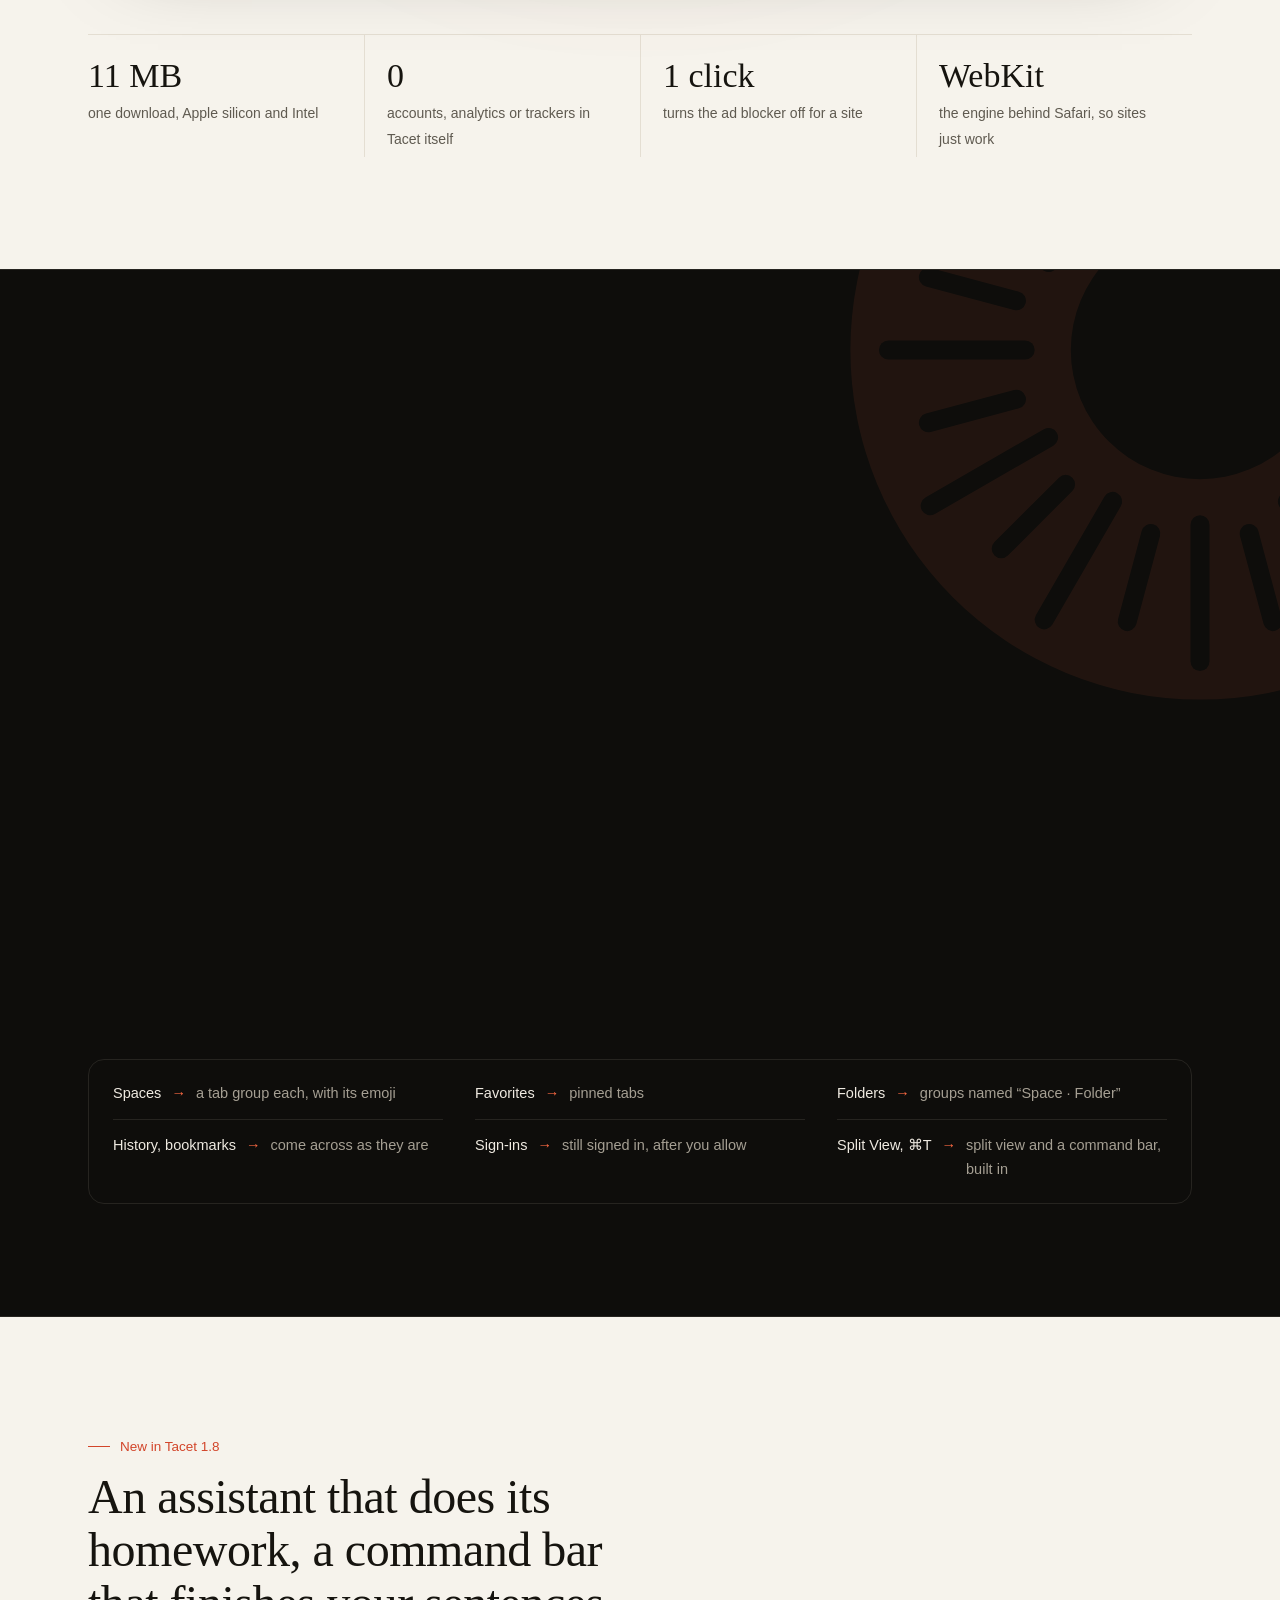
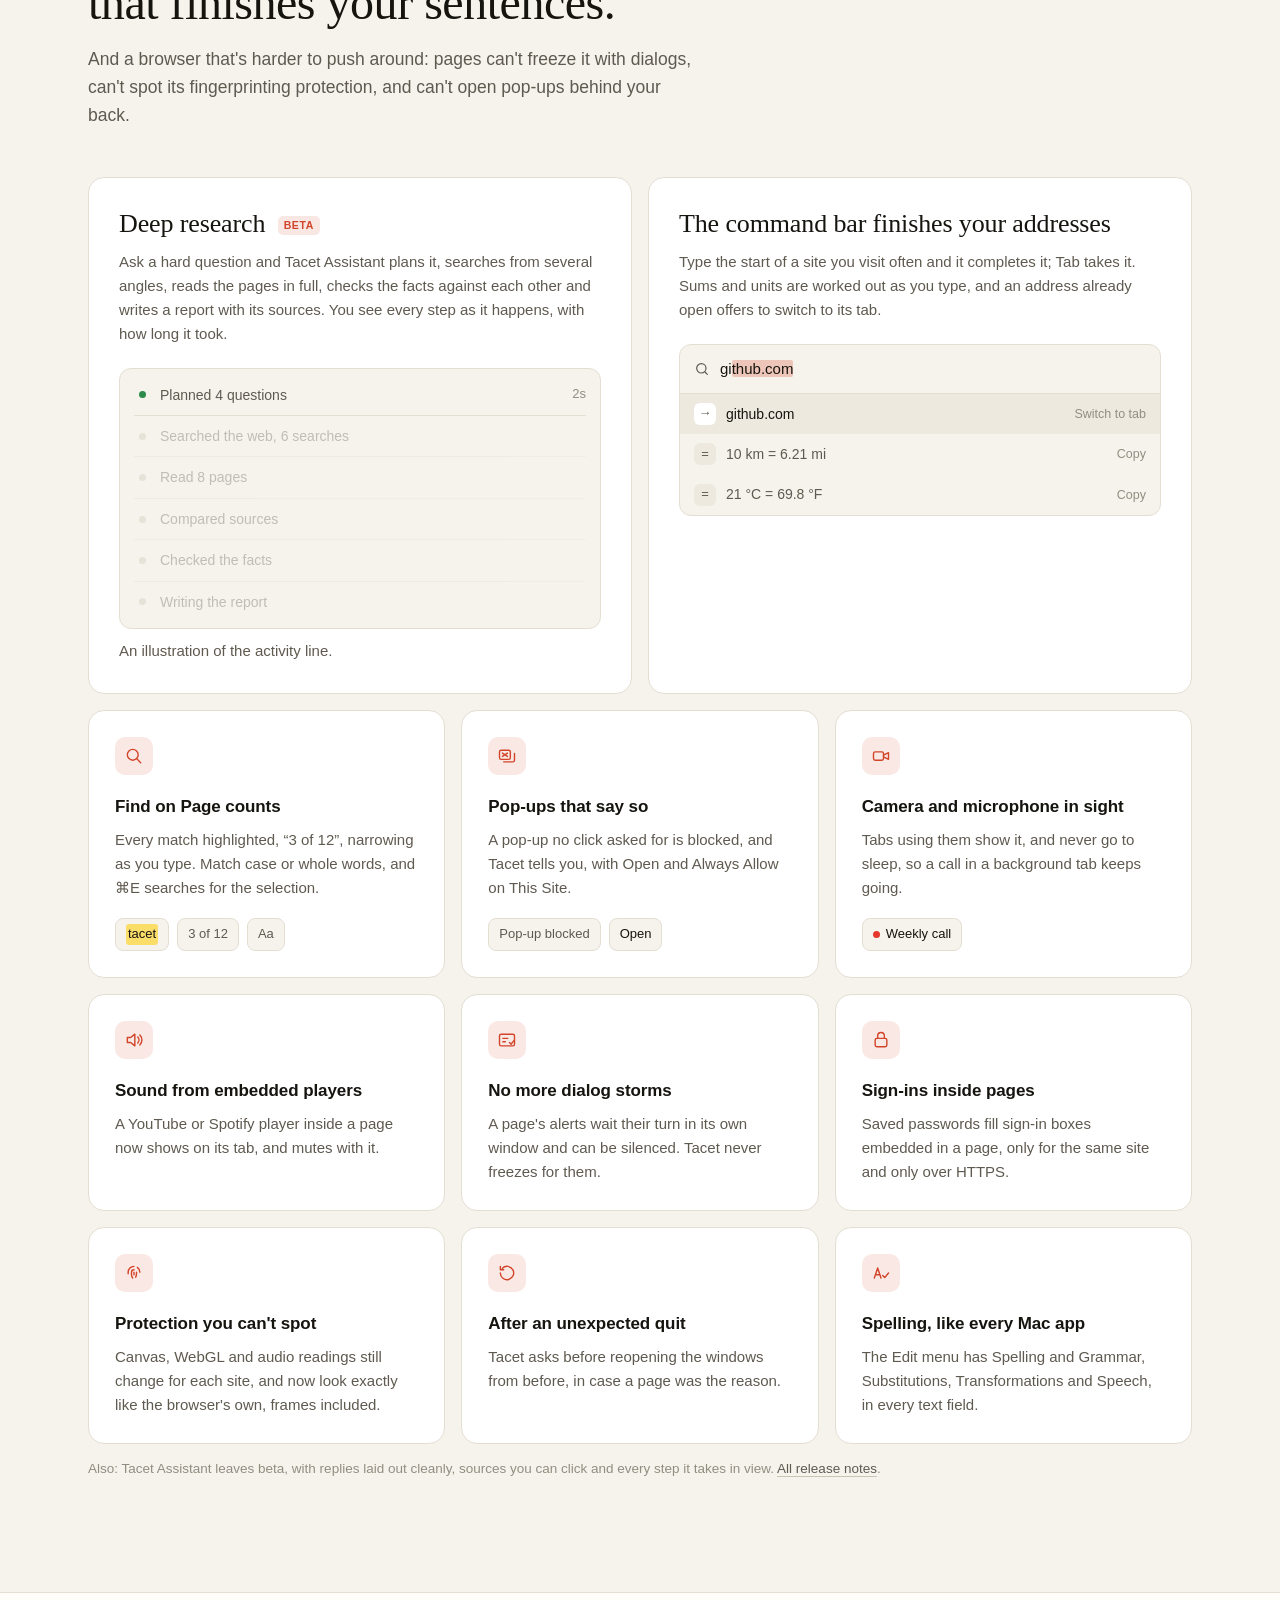
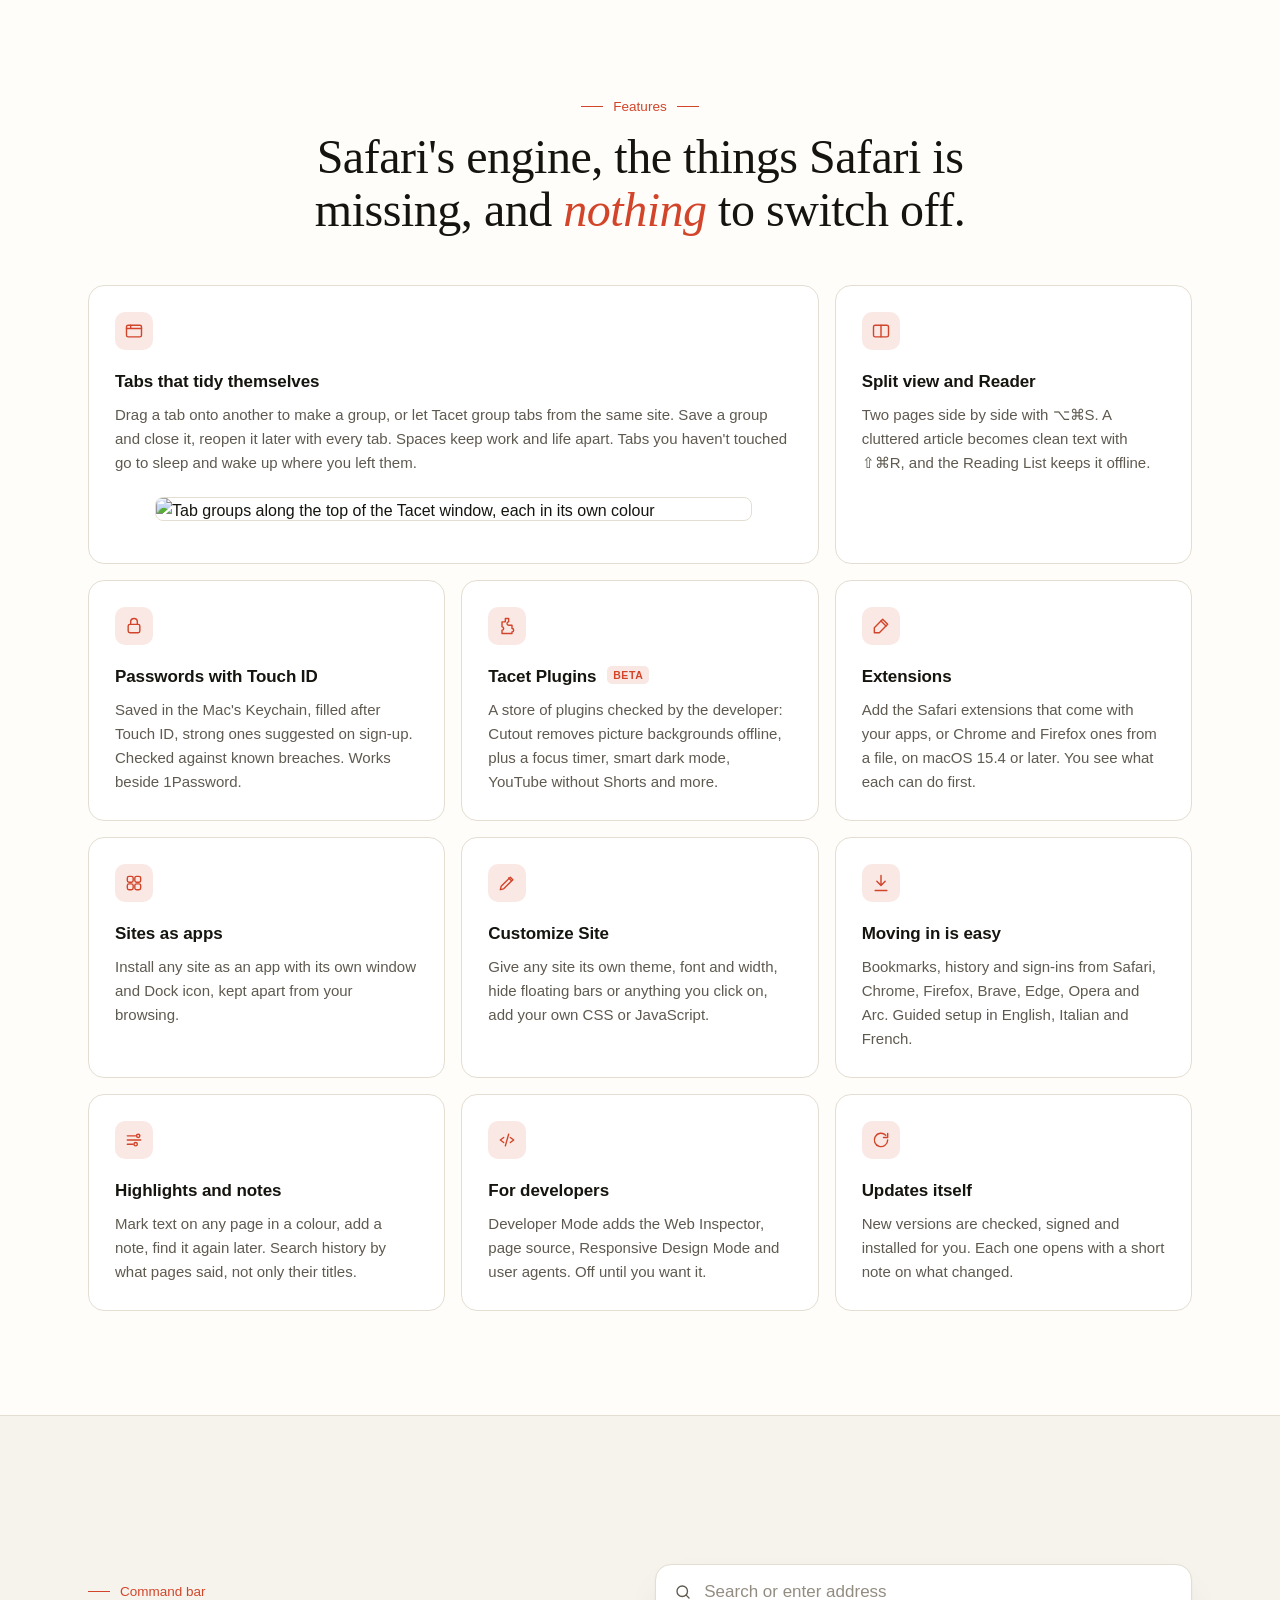
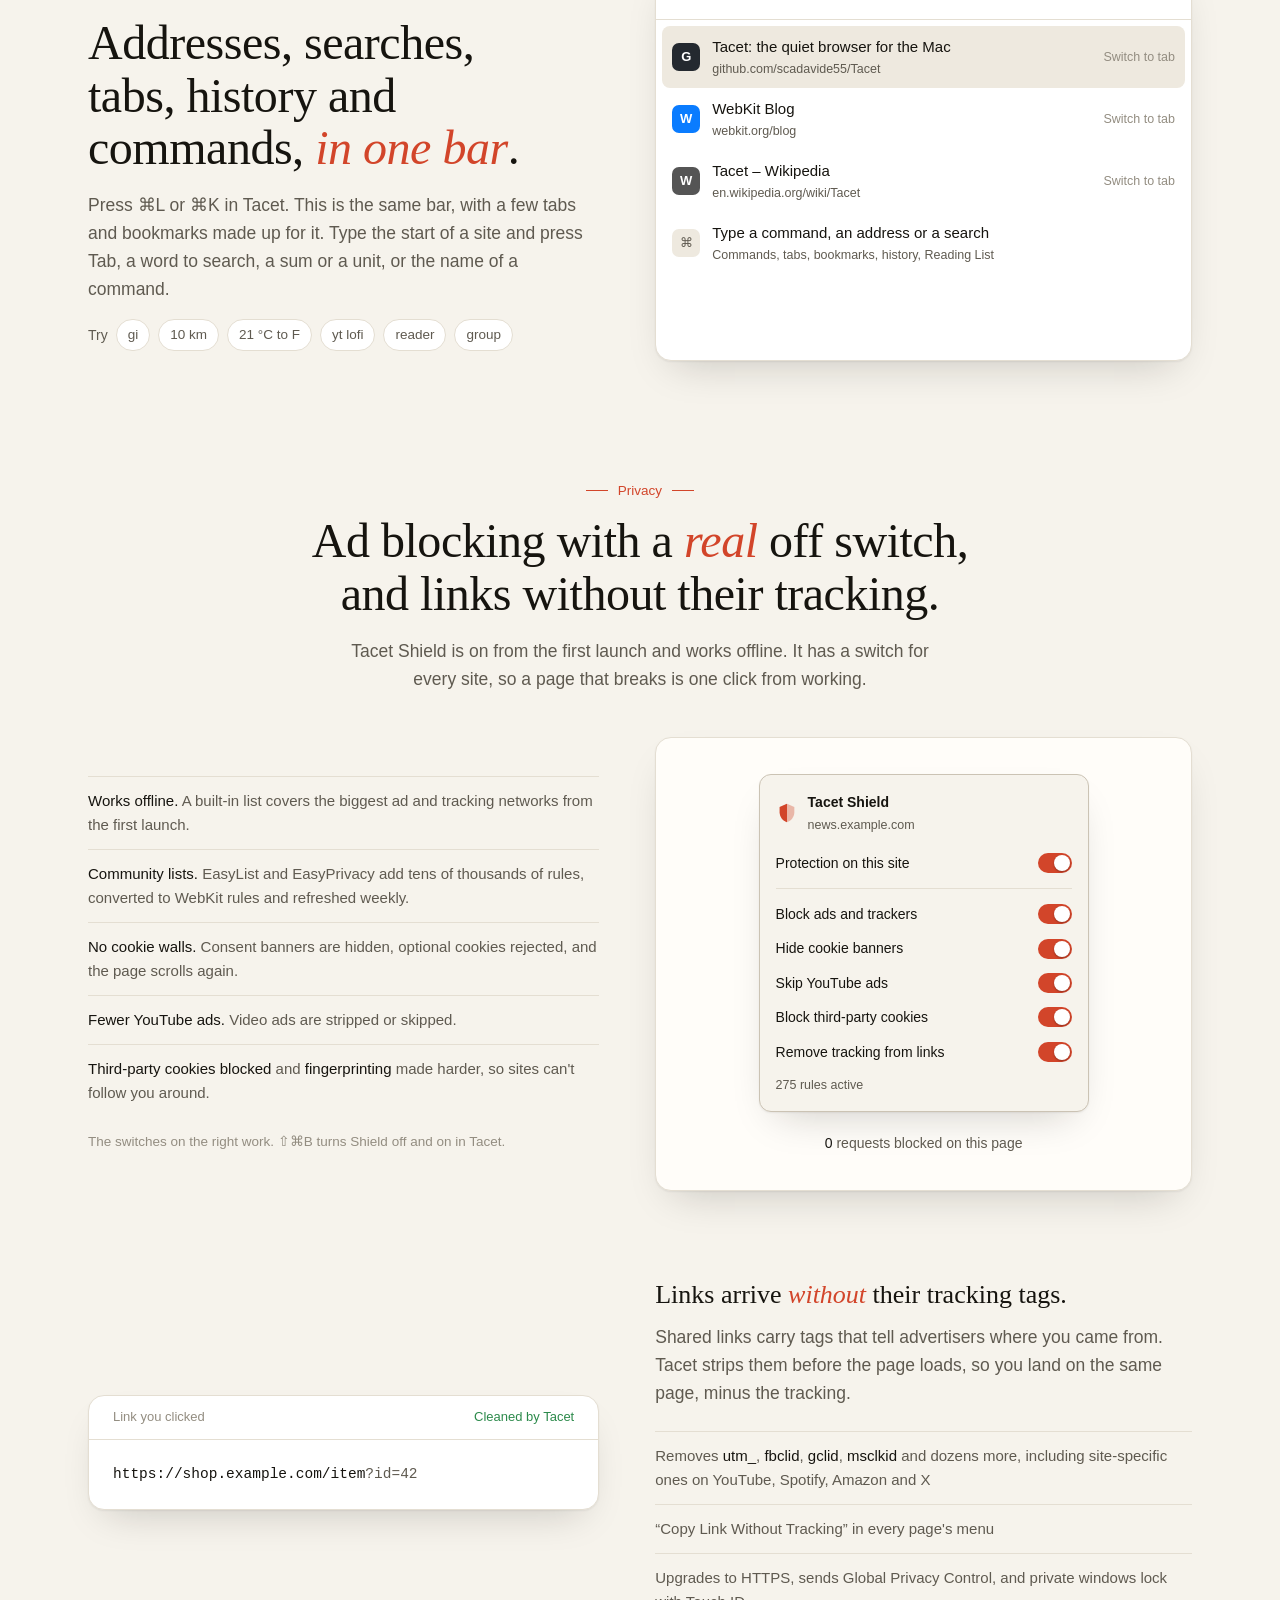
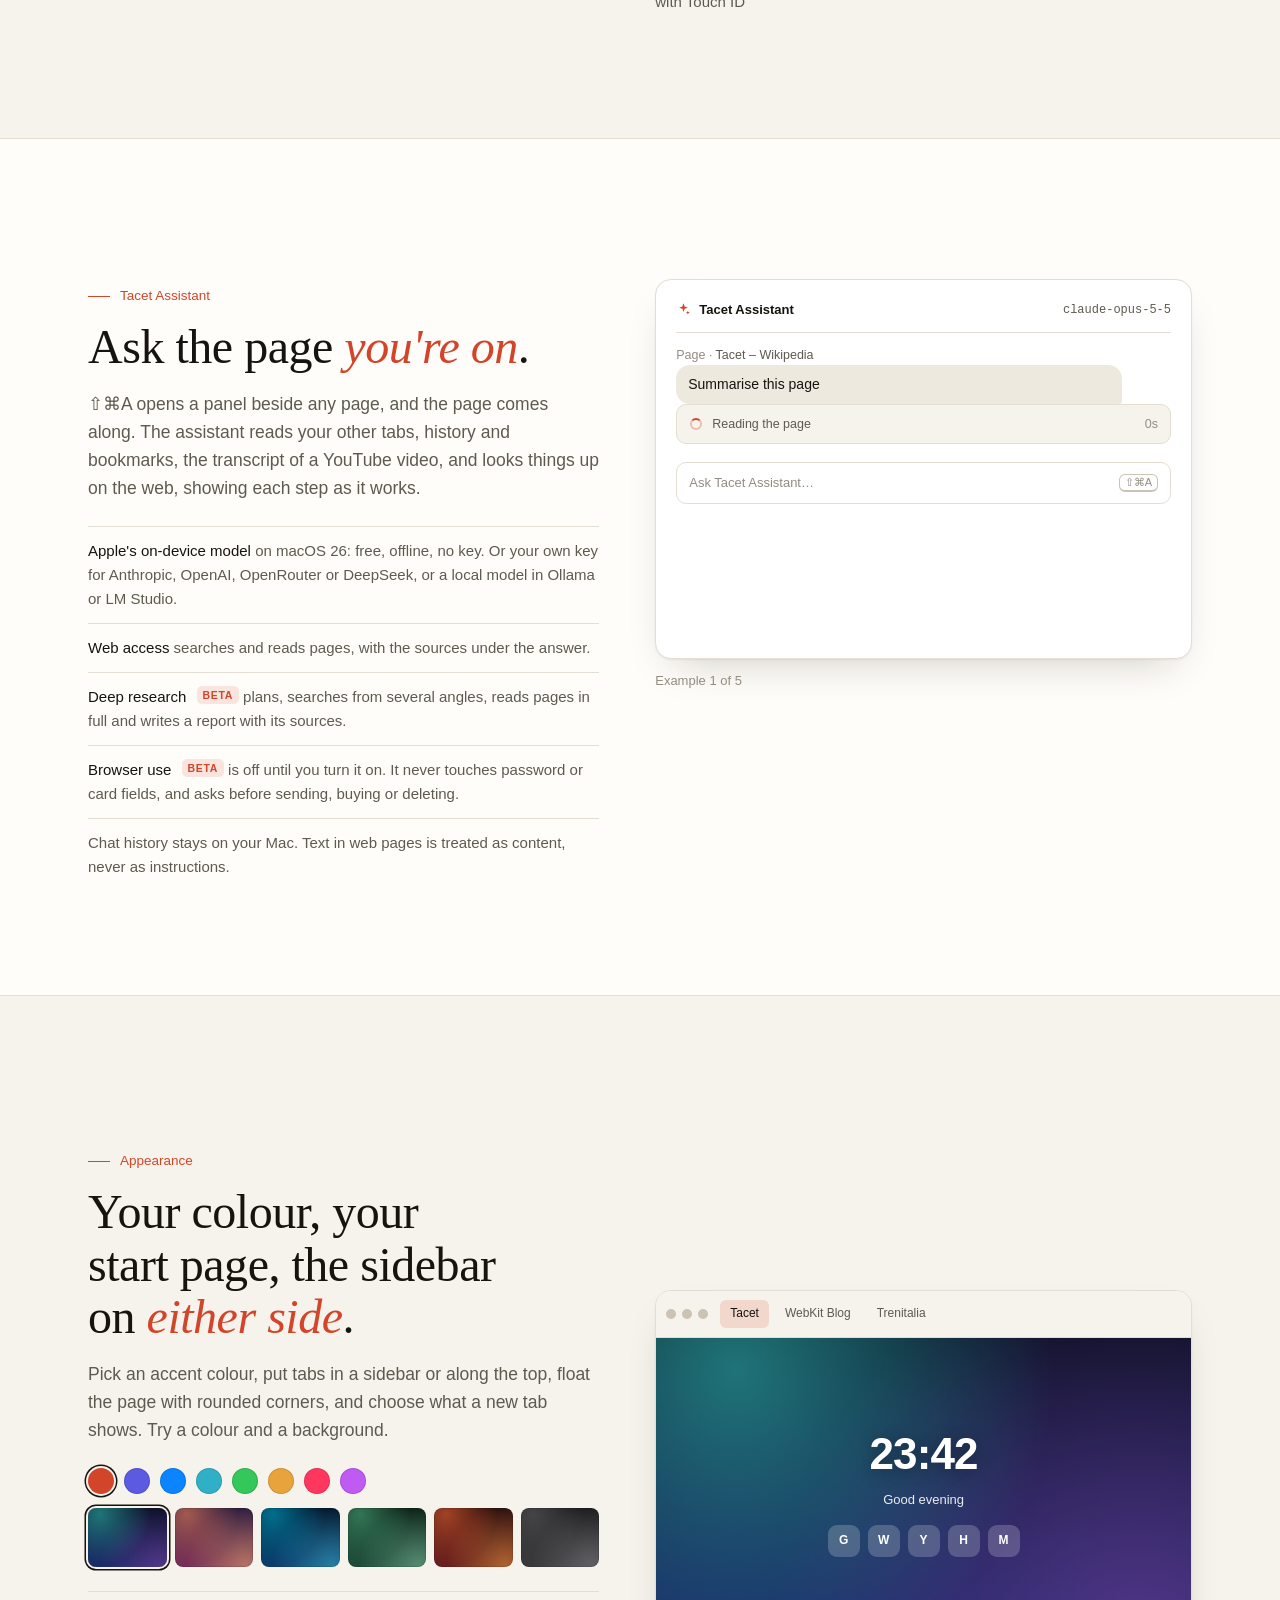
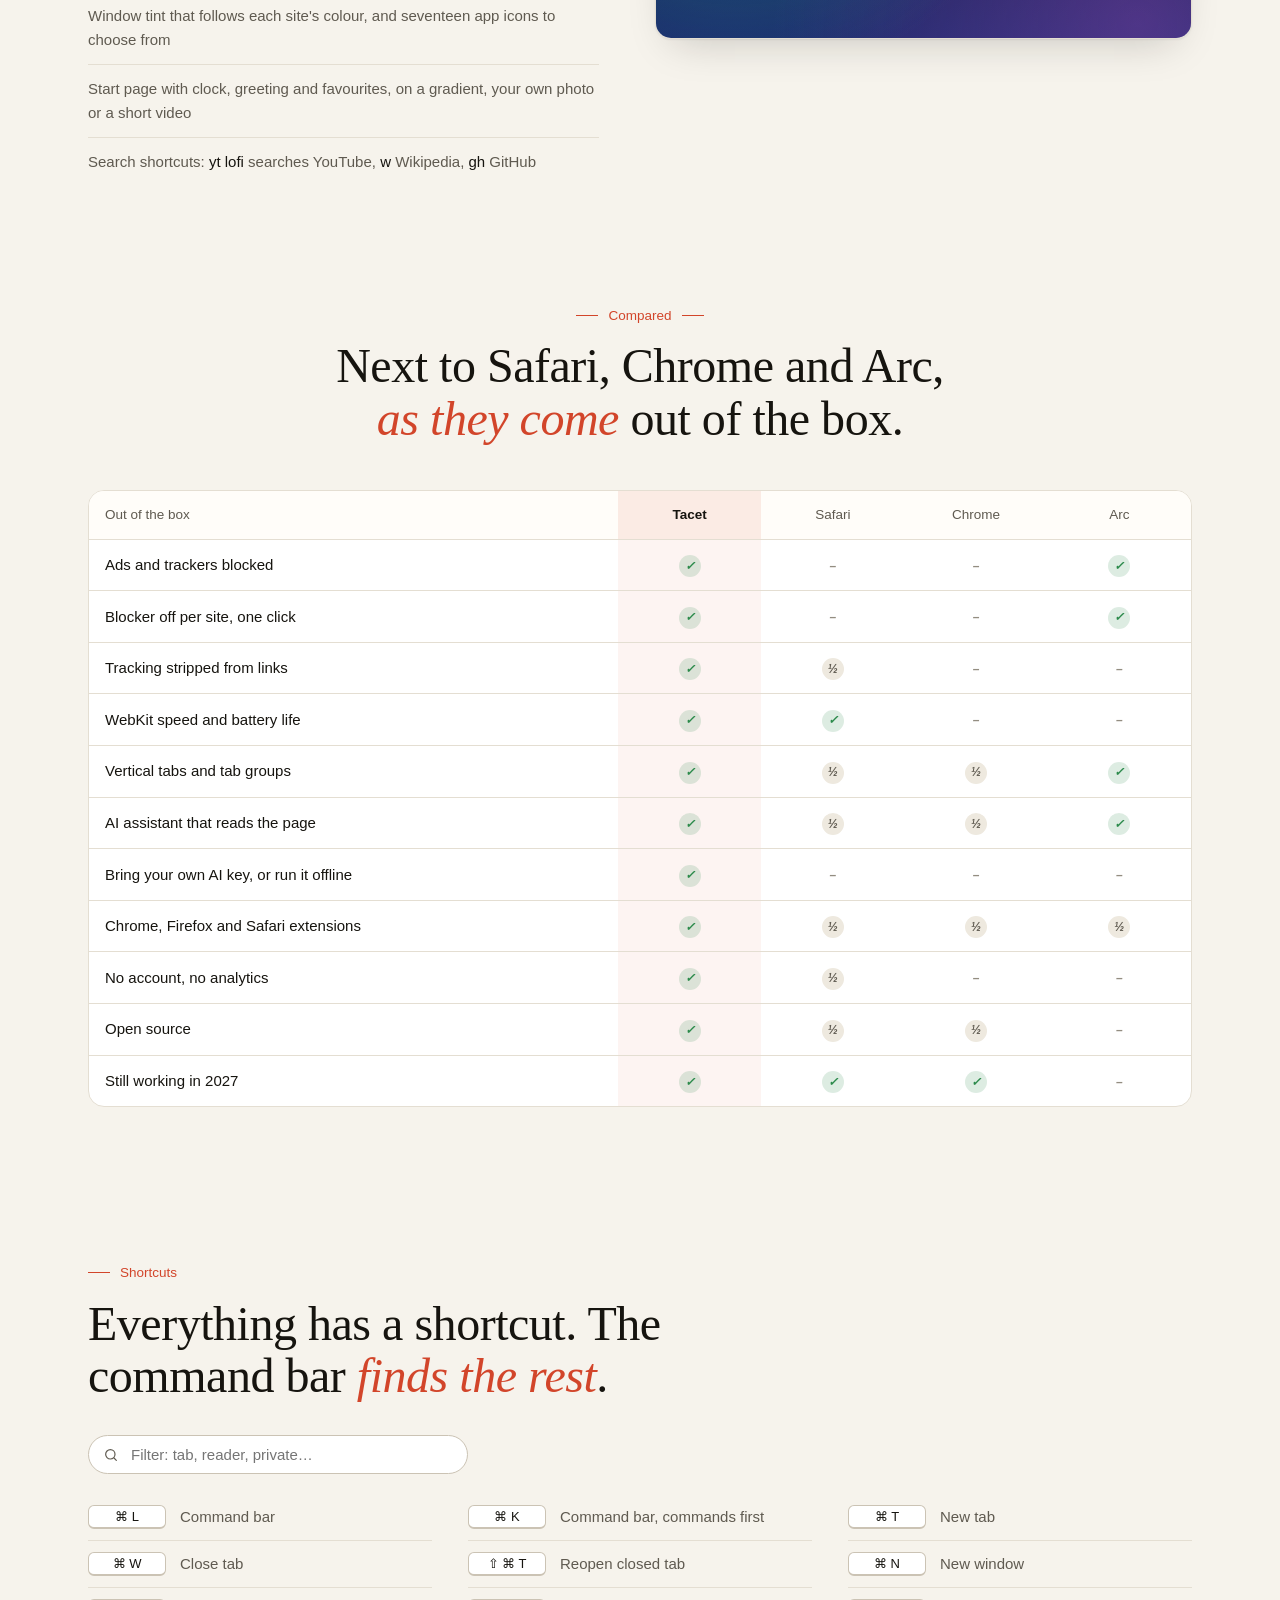
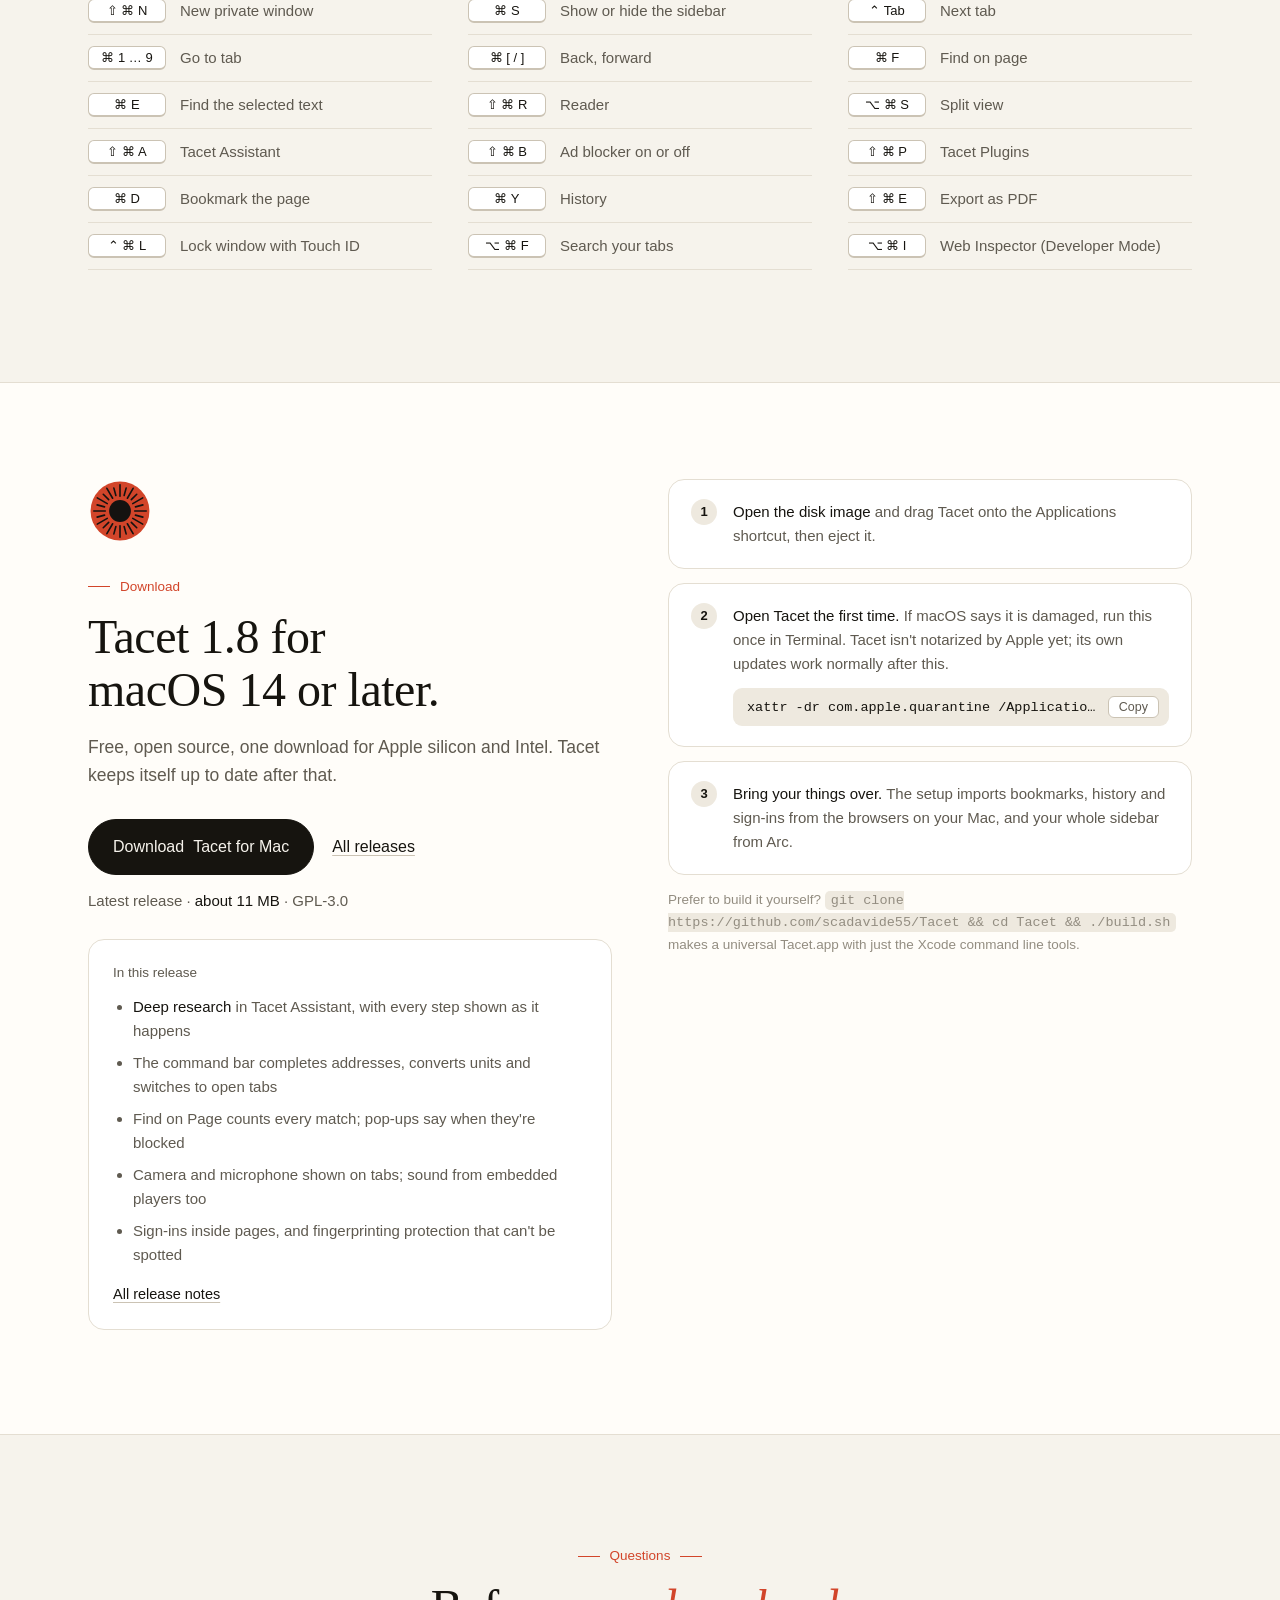
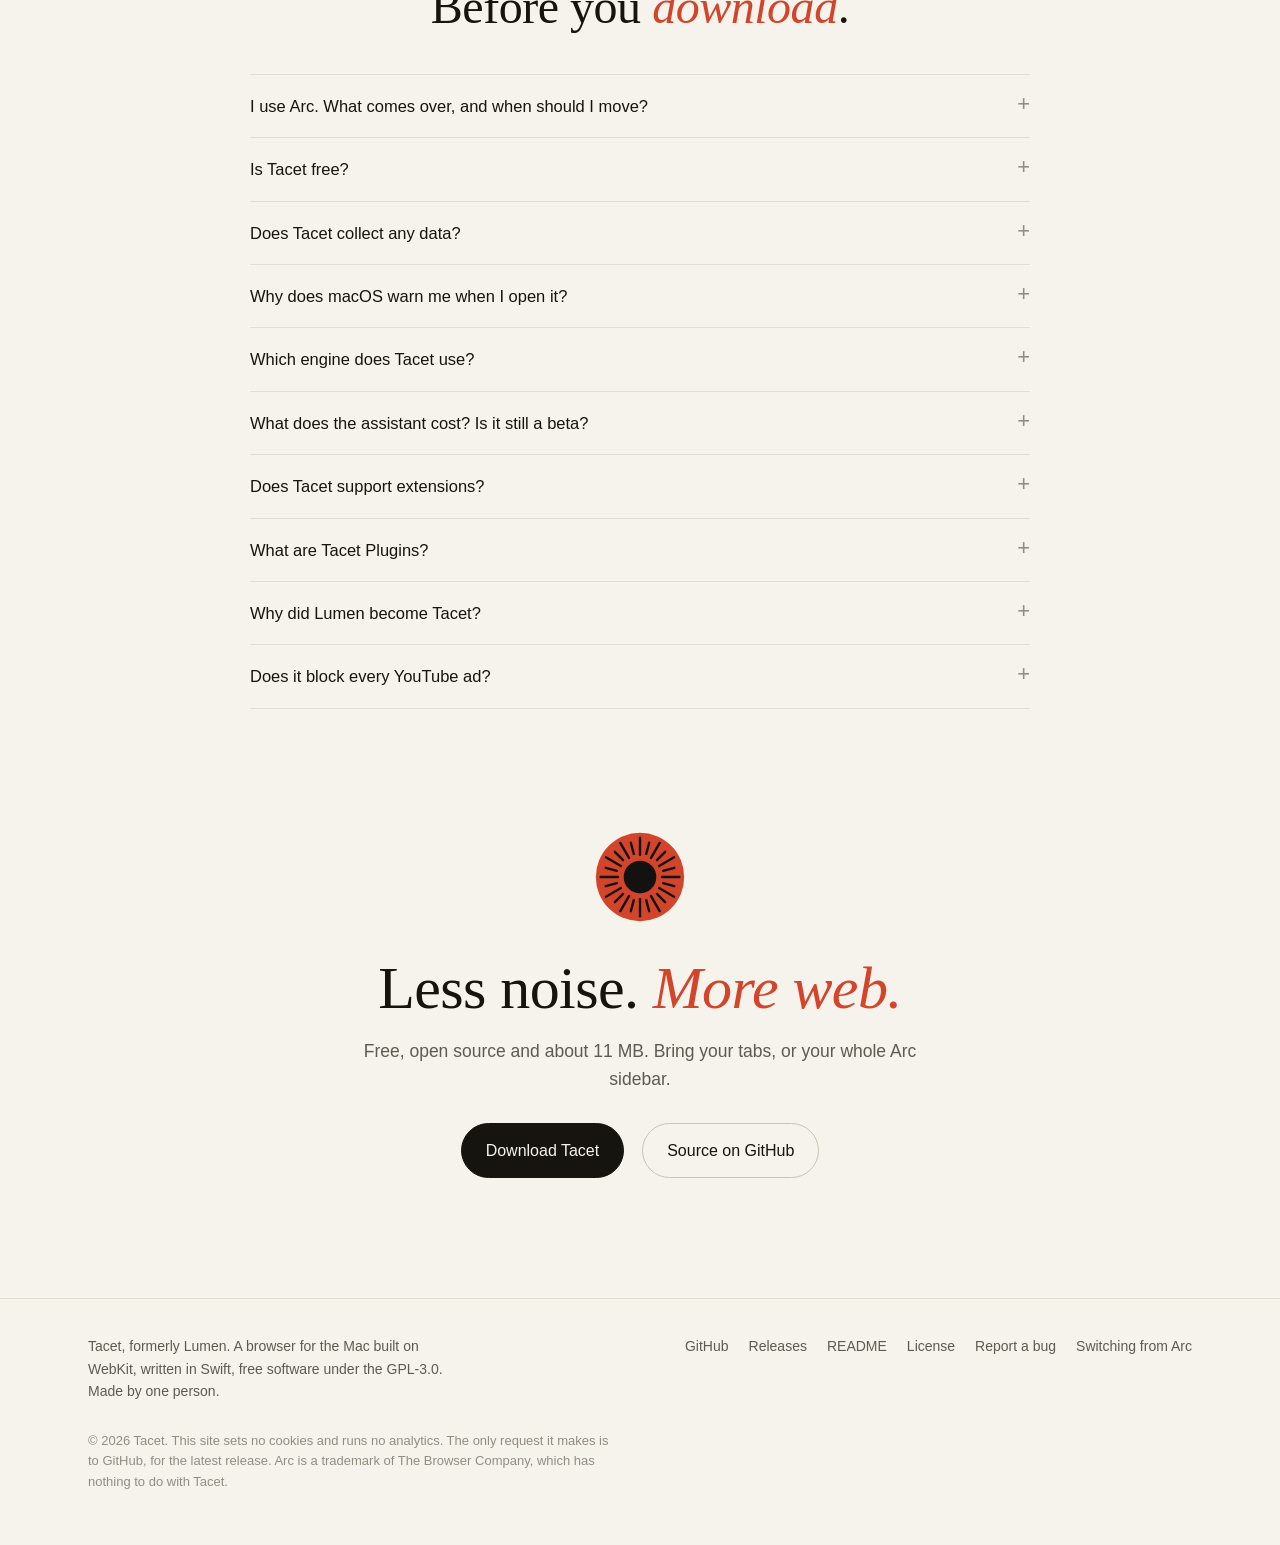
==== commit 2ce77b58: "Website: new design, Arc section with countdown, Tacet 1.8 preview - New hero, navigation and layout" ====
--- a/docs/index.html
+++ b/docs/index.html
@@ -3,14 +3,14 @@
 <head>
 <meta charset="utf-8">
 <meta name="viewport" content="width=device-width, initial-scale=1">
-<title>Tacet (formerly Lumen) — a quiet browser for the Mac</title>
-<meta name="description" content="Tacet is a small, fast browser for macOS built on WebKit. It blocks ads and trackers before they load, turns the blocker off in one click, and has an assistant that reads the page for you.">
-<meta name="theme-color" content="#161513" media="(prefers-color-scheme: dark)">
-<meta name="theme-color" content="#faf8f4" media="(prefers-color-scheme: light)">
+<title>Tacet — the quiet browser for the Mac</title>
+<meta name="description" content="Tacet is a small, fast and private browser for macOS built on WebKit. Ads and trackers blocked before they load, tidy tabs, a command bar, and an assistant that can run on your Mac. Moving from Arc takes a minute.">
+<meta name="theme-color" content="#0e0d0b" media="(prefers-color-scheme: dark)">
+<meta name="theme-color" content="#f6f3ec" media="(prefers-color-scheme: light)">
 <meta property="og:type" content="website">
-<meta property="og:title" content="Tacet — a quiet browser for the Mac">
-<meta property="og:description" content="Small, fast and private. Ads and trackers blocked out of the box, an assistant that reads the page for you.">
-<meta property="og:image" content="https://scadavide55.github.io/Tacet/assets/screenshot.jpg">
+<meta property="og:title" content="Tacet — the quiet browser for the Mac">
+<meta property="og:description" content="Small, fast and private. Ads and trackers blocked out of the box, an assistant that reads the page, and your Arc sidebar moved in a minute.">
+<meta property="og:image" content="https://scadavide55.github.io/Tacet/assets/window.jpg">
 <meta property="og:url" content="https://scadavide55.github.io/Tacet/">
 <meta name="twitter:card" content="summary_large_image">
 <link rel="canonical" href="https://scadavide55.github.io/Tacet/">
@@ -23,86 +23,102 @@
   "name": "Tacet",
   "operatingSystem": "macOS 14 or later",
   "applicationCategory": "BrowserApplication",
-  "softwareVersion": "1.7.1.1",
+  "softwareVersion": "1.8",
   "license": "https://www.gnu.org/licenses/gpl-3.0.html",
   "offers": { "@type": "Offer", "price": "0", "priceCurrency": "USD" },
-  "downloadUrl": "https://github.com/scadavide55/Tacet/releases/download/v1.7.1.1/Tacet-1.7.1.1.dmg",
+  "downloadUrl": "https://github.com/scadavide55/Tacet/releases/latest",
   "url": "https://scadavide55.github.io/Tacet/",
   "description": "A small, fast and private macOS browser built on WebKit, with a native ad blocker you can turn off in one click."
 }
 </script>
 <script>
-  // The remembered theme, applied before anything draws.
+  // The remembered theme, applied before anything draws; "js" lets content fade in only when scripts run.
   (() => {
+    const r = document.documentElement;
+    r.classList.add('js');
     let t = null;
     try { t = localStorage.getItem('theme'); } catch (e) {}
-    if (t === 'light' || t === 'dark') document.documentElement.dataset.theme = t;
+    if (t === 'light' || t === 'dark') r.dataset.theme = t;
   })();
 </script>
 <style>
 :root {
-  --bg: #faf8f4;
-  --surface: #ffffff;
-  --fg: #1c1b18;
-  --muted: #68645c;
-  --faint: #9c978d;
-  --line: #e6e2da;
-  --line-strong: #cfc9be;
-  --code: #f0ede6;
-  --accent: #e0541f;
+  --bg: #f6f3ec;
+  --surface: #fffdf9;
+  --raised: #ffffff;
+  --fg: #16140f;
+  --muted: #5f5a50;
+  --faint: #938d81;
+  --line: #e4ded2;
+  --line-strong: #cbc3b4;
+  --code: #eee9df;
+  --accent: #d2452a;
   --junk: #b8412a;
   --ok: #2c8a4b;
-  --shadow: 0 1px 2px rgba(28, 27, 24, .06), 0 12px 32px -12px rgba(28, 27, 24, .18);
+  --live: #e5372b;
+  --ink: #141210;
+  --shadow: 0 1px 2px rgba(22, 20, 15, .06), 0 18px 40px -18px rgba(22, 20, 15, .22);
+  --shadow-lg: 0 2px 4px rgba(22, 20, 15, .06), 0 40px 80px -30px rgba(22, 20, 15, .35);
   --font: -apple-system, BlinkMacSystemFont, "SF Pro Text", "Helvetica Neue", Helvetica, Arial, sans-serif;
   --serif: ui-serif, "New York", "Iowan Old Style", "Palatino", "Book Antiqua", Georgia, serif;
   --mono: ui-monospace, "SF Mono", Menlo, Consolas, monospace;
-  --max: 1080px;
+  --max: 1160px;
+  --r: 16px;
   color-scheme: light;
 }
 @media (prefers-color-scheme: dark) {
   :root:not([data-theme="light"]) {
-    --bg: #161513; --surface: #1e1d1a; --fg: #ebe8e1; --muted: #a39e94; --faint: #6f6b63;
-    --line: #2b2a26; --line-strong: #3e3c37; --code: #24231f; --accent: #ff7a3a; --junk: #e0705a; --ok: #5cc27a;
-    --shadow: 0 1px 2px rgba(0, 0, 0, .4), 0 16px 40px -12px rgba(0, 0, 0, .6);
+    --bg: #0e0d0b; --surface: #161512; --raised: #1c1b17; --fg: #efeae1; --muted: #a59f93; --faint: #6f6a60;
+    --line: #262420; --line-strong: #3a3731; --code: #211f1b; --accent: #ff6a43; --junk: #ec7a62; --ok: #5cc27a;
+    --shadow: 0 1px 2px rgba(0, 0, 0, .5), 0 18px 40px -18px rgba(0, 0, 0, .7);
+    --shadow-lg: 0 2px 4px rgba(0, 0, 0, .5), 0 40px 90px -30px rgba(0, 0, 0, .9);
     color-scheme: dark;
   }
 }
-:root[data-theme="dark"] {
-  --bg: #161513; --surface: #1e1d1a; --fg: #ebe8e1; --muted: #a39e94; --faint: #6f6b63;
-  --line: #2b2a26; --line-strong: #3e3c37; --code: #24231f; --accent: #ff7a3a; --junk: #e0705a; --ok: #5cc27a;
-  --shadow: 0 1px 2px rgba(0, 0, 0, .4), 0 16px 40px -12px rgba(0, 0, 0, .6);
+:root[data-theme="dark"], .night {
+  --bg: #0e0d0b; --surface: #161512; --raised: #1c1b17; --fg: #efeae1; --muted: #a59f93; --faint: #6f6a60;
+  --line: #262420; --line-strong: #3a3731; --code: #211f1b; --accent: #ff6a43; --junk: #ec7a62; --ok: #5cc27a;
+  --shadow: 0 1px 2px rgba(0, 0, 0, .5), 0 18px 40px -18px rgba(0, 0, 0, .7);
+  --shadow-lg: 0 2px 4px rgba(0, 0, 0, .5), 0 40px 90px -30px rgba(0, 0, 0, .9);
   color-scheme: dark;
 }
 
 * { box-sizing: border-box; }
-html { scroll-behavior: smooth; }
+html { scroll-padding-top: 72px; }
+/* Smooth only after the page has settled: an animated jump to an address's #section while scripts fill the page lands in the wrong place. */
+html.smooth { scroll-behavior: smooth; }
 body {
   margin: 0; background: var(--bg); color: var(--fg);
   font: 16px/1.6 var(--font); -webkit-font-smoothing: antialiased;
-  font-feature-settings: "kern", "liga";
+  font-feature-settings: "kern", "liga"; overflow-x: hidden;
 }
 a { color: inherit; text-decoration: underline; text-decoration-color: var(--line-strong); text-underline-offset: 3px; }
 a:hover { text-decoration-color: currentColor; }
 img { max-width: 100%; height: auto; display: block; }
 button { font: inherit; color: inherit; }
 h1, h2, h3, h4 { font-weight: 500; margin: 0; }
-h1, h2 { font-family: var(--serif); letter-spacing: 0; text-wrap: balance; }
+h1, h2 { font-family: var(--serif); text-wrap: balance; }
 p { margin: 0; }
-.wrap { max-width: var(--max); margin: 0 auto; padding: 0 24px; }
-.sr { position: absolute; width: 1px; height: 1px; overflow: hidden; clip: rect(0 0 0 0); }
-:focus-visible { outline: 2px solid var(--accent); outline-offset: 2px; }
-code { font: 13.5px/1.5 var(--mono); background: var(--code); padding: 2px 6px; border-radius: 4px; overflow-wrap: anywhere; }
-kbd { display: inline-block; font: 13px/1 var(--font); padding: 4px 7px; border: 1px solid var(--line-strong); border-radius: 5px; white-space: nowrap; }
+.wrap { max-width: var(--max); margin: 0 auto; padding: 0 28px; }
+.sr { position: absolute; width: 1px; height: 1px; overflow: hidden; clip: rect(0 0 0 0); white-space: nowrap; }
+.skip { position: absolute; left: 12px; top: -60px; z-index: 50; background: var(--fg); color: var(--bg); padding: 8px 14px; border-radius: 8px; text-decoration: none; }
+.skip:focus { top: 12px; }
+:focus-visible { outline: 2px solid var(--accent); outline-offset: 2px; border-radius: 4px; }
+code { font: 13.5px/1.5 var(--mono); background: var(--code); padding: 2px 6px; border-radius: 5px; overflow-wrap: anywhere; }
+kbd { display: inline-block; font: 13px/1 var(--font); padding: 4px 7px; border: 1px solid var(--line-strong); border-bottom-width: 2px; border-radius: 6px; white-space: nowrap; background: var(--raised); }
+.tag { display: inline-block; font: 600 10.5px/1 var(--font); letter-spacing: .06em; text-transform: uppercase; padding: 4px 6px; border-radius: 5px; color: var(--accent); background: color-mix(in srgb, var(--accent) 13%, transparent); vertical-align: 3px; margin-left: 6px; }
 
 /* Nav */
-nav { position: sticky; top: 0; z-index: 20; background: var(--bg); border-bottom: 1px solid var(--line); }
-nav .wrap { display: flex; align-items: center; gap: 28px; height: 56px; }
-.brand { display: flex; align-items: center; gap: 9px; font-weight: 600; font-size: 16px; text-decoration: none; }
-.brand img { width: 24px; height: 24px; }
+nav { position: sticky; top: 0; z-index: 30; background: color-mix(in srgb, var(--bg) 82%, transparent); backdrop-filter: saturate(1.6) blur(16px); -webkit-backdrop-filter: saturate(1.6) blur(16px); border-bottom: 1px solid transparent; transition: border-color .2s; }
+nav.scrolled { border-bottom-color: var(--line); }
+nav .wrap { display: flex; align-items: center; gap: 24px; height: 60px; }
+.brand { display: flex; align-items: center; gap: 10px; font-weight: 600; font-size: 16.5px; text-decoration: none; letter-spacing: -.01em; }
+.brand img { width: 26px; height: 26px; }
 .navlinks { display: flex; gap: 22px; margin-left: auto; font-size: 14px; color: var(--muted); }
-.navlinks a { text-decoration: none; }
+.navlinks a { text-decoration: none; position: relative; padding: 4px 0; }
 .navlinks a:hover { color: var(--fg); }
-.iconbtn { width: 32px; height: 32px; border: 0; background: none; border-radius: 6px; display: grid; place-items: center; cursor: pointer; color: var(--muted); flex: none; }
+.navlinks a.hot { color: var(--accent); }
+.iconbtn { width: 34px; height: 34px; border: 0; background: none; border-radius: 8px; display: grid; place-items: center; cursor: pointer; color: var(--muted); flex: none; }
 .iconbtn:hover { color: var(--fg); background: var(--code); }
 .iconbtn svg { width: 18px; height: 18px; fill: none; stroke: currentColor; stroke-width: 1.6; stroke-linecap: round; stroke-linejoin: round; }
 #theme .sun, :root[data-theme="light"] #theme .moon { display: none; }
@@ -111,97 +127,177 @@
   :root:not([data-theme="light"]) #theme .moon { display: none; }
   :root:not([data-theme="light"]) #theme .sun { display: block; }
 }
+:root[data-theme="dark"] #theme .moon { display: none; }
+:root[data-theme="dark"] #theme .sun { display: block; }
 #menu { display: none; }
-.sheet { display: none; position: sticky; top: 56px; z-index: 19; background: var(--bg); border-bottom: 1px solid var(--line); padding: 8px 24px 12px; }
+.sheet { display: none; position: sticky; top: 60px; z-index: 29; background: var(--bg); border-bottom: 1px solid var(--line); padding: 8px 28px 14px; }
 .sheet.open { display: grid; }
-.sheet a { padding: 10px 0; border-bottom: 1px solid var(--line); text-decoration: none; }
+.sheet a { padding: 11px 0; border-bottom: 1px solid var(--line); text-decoration: none; }
 .sheet a:last-child { border: 0; }
 
 /* Buttons */
 .btn {
-  display: inline-flex; align-items: center; gap: 8px; border: 1px solid var(--fg); background: var(--fg); color: var(--bg);
-  padding: 9px 16px; border-radius: 6px; font-size: 15px; font-weight: 500; text-decoration: none; cursor: pointer; white-space: nowrap;
+  display: inline-flex; align-items: center; justify-content: center; gap: 9px; border: 1px solid var(--fg); background: var(--fg); color: var(--bg);
+  padding: 10px 18px; border-radius: 999px; font-size: 15px; font-weight: 500; text-decoration: none; cursor: pointer; white-space: nowrap;
+  transition: transform .15s, opacity .15s, border-color .15s;
 }
-.btn:hover { opacity: .85; }
+.btn:hover { opacity: .88; }
+.btn:active { transform: scale(.98); }
 .btn.quiet { background: transparent; color: var(--fg); border-color: var(--line-strong); }
 .btn.quiet:hover { opacity: 1; border-color: var(--fg); }
-.btn.small { padding: 6px 12px; font-size: 14px; }
-.btn svg { width: 16px; height: 16px; }
+.btn.accent { background: var(--accent); border-color: var(--accent); color: #fff; }
+.btn.small { padding: 7px 14px; font-size: 14px; }
+.btn.big { padding: 14px 24px; font-size: 16px; }
+.btn svg { width: 17px; height: 17px; fill: currentColor; }
+
+/* The corona from the icon, drawn once and reused */
+.corona { --c1: var(--accent); --c2: var(--ink); display: block; }
+.spin { animation: spin 140s linear infinite; }
+@keyframes spin { to { transform: rotate(360deg); } }
 
 /* Hero */
-.hero { padding: 72px 0 0; }
-.hero h1 { font-size: clamp(38px, 5.4vw, 58px); line-height: 1.08; max-width: 14ch; margin-bottom: 22px; }
-.hero .lead { font-size: 19px; line-height: 1.55; color: var(--muted); max-width: 620px; }
+.hero { position: relative; padding: 64px 0 0; text-align: center; overflow: hidden; }
+.hero-bg { position: absolute; inset: -340px 0 auto; display: grid; place-items: center; pointer-events: none; }
+.hero-bg .corona { width: 1100px; height: 1100px; opacity: .05; --c2: var(--bg); }
+.hero-bg { -webkit-mask-image: linear-gradient(#000 35%, transparent 75%); mask-image: linear-gradient(#000 35%, transparent 75%); }
+.pills { display: flex; flex-wrap: wrap; justify-content: center; gap: 10px; margin-bottom: 40px; position: relative; }
+.pill { display: inline-flex; align-items: center; gap: 8px; padding: 6px 14px 6px 6px; border-radius: 999px; border: 1px solid var(--line); background: color-mix(in srgb, var(--surface) 80%, transparent); font-size: 13.5px; color: var(--muted); text-decoration: none; transition: border-color .2s, color .2s; }
+.pill:hover { border-color: var(--line-strong); color: var(--fg); }
+.pill b { font-weight: 600; font-size: 11.5px; letter-spacing: .04em; text-transform: uppercase; color: #fff; background: var(--accent); padding: 3px 8px; border-radius: 999px; }
+.pill .live { width: 8px; height: 8px; border-radius: 50%; background: var(--live); margin: 0 4px 0 8px; box-shadow: 0 0 0 0 color-mix(in srgb, var(--live) 60%, transparent); animation: pulse 2s infinite; }
+@keyframes pulse { 70% { box-shadow: 0 0 0 7px transparent; } 100% { box-shadow: 0 0 0 0 transparent; } }
+.emblem { width: 84px; height: 84px; margin: 0 auto 28px; filter: drop-shadow(0 10px 24px color-mix(in srgb, var(--accent) 35%, transparent)); position: relative; }
+.hero h1 { font-size: clamp(46px, 7.4vw, 94px); line-height: 1.02; letter-spacing: -.015em; position: relative; }
+.hero h1 em { font-style: italic; color: var(--accent); }
+.hero .lead { font-size: clamp(17px, 1.6vw, 20px); line-height: 1.55; color: var(--muted); max-width: 640px; margin: 26px auto 0; position: relative; }
 .hero .lead b { color: var(--fg); font-weight: 500; }
-.cta { display: flex; align-items: center; gap: 18px; flex-wrap: wrap; margin-top: 30px; }
-.fine { margin-top: 16px; font-size: 14px; color: var(--faint); }
-.shot { margin: 56px 0 0; }
-.shot img { border: 1px solid var(--line-strong); border-radius: 8px; box-shadow: var(--shadow); }
-.shot figcaption, .wide figcaption { margin-top: 12px; font-size: 13.5px; color: var(--faint); }
-
-/* Facts under the hero */
-.facts { display: grid; grid-template-columns: repeat(4, 1fr); gap: 24px; margin-top: 48px; border-top: 1px solid var(--line); }
-.facts div { padding-top: 16px; border-top: 2px solid var(--fg); margin-top: -1px; }
-.facts b { display: block; font: 500 30px/1.1 var(--serif); margin-bottom: 4px; font-variant-numeric: tabular-nums; }
-.facts span { font-size: 14px; color: var(--muted); }
-
-/* Sections: a hairline, a numbered label in the margin, content beside it */
-section { border-top: 1px solid var(--line); margin-top: 88px; padding-top: 32px; }
-section.band { background: var(--surface); border-top: 1px solid var(--line); border-bottom: 1px solid var(--line); padding: 56px 0 64px; }
-section.band + section { border-top: 0; }
-.label::before { content: counter(sec, decimal-leading-zero); counter-increment: sec; display: block; font: 500 20px/1 var(--serif); color: var(--accent); margin-bottom: 8px; }
-body { counter-reset: sec; }
-.grid { display: grid; grid-template-columns: 180px minmax(0, 1fr); gap: 24px 40px; }
-.label { font-size: 13px; color: var(--muted); letter-spacing: .02em; padding-top: 6px; }
-.label small { display: block; color: var(--faint); letter-spacing: 0; }
-h2 { font-size: clamp(27px, 3.2vw, 34px); line-height: 1.2; max-width: 26ch; }
+.cta { display: flex; align-items: center; gap: 14px 18px; flex-wrap: wrap; margin-top: 30px; }
+.hero .cta { justify-content: center; margin-top: 34px; position: relative; }
+.fine { margin-top: 18px; font-size: 13.5px; color: var(--faint); position: relative; }
+.shot { position: relative; margin: 64px auto 0; max-width: 1080px; }
+.shot::before { content: ""; position: absolute; inset: 8% 6% -4%; background: radial-gradient(closest-side, color-mix(in srgb, var(--accent) 38%, transparent), transparent); filter: blur(60px); opacity: .55; z-index: 0; }
+.shot img { position: relative; z-index: 1; border: 1px solid var(--line-strong); border-radius: 12px; box-shadow: var(--shadow-lg); }
+.shot figcaption { position: relative; margin-top: 14px; font-size: 13px; color: var(--faint); }
+
+.facts { display: grid; grid-template-columns: repeat(4, 1fr); margin: 56px 0 0; border-top: 1px solid var(--line); text-align: left; }
+.facts div { padding: 22px 22px 6px 0; }
+.facts div + div { padding-left: 22px; border-left: 1px solid var(--line); }
+.facts b { display: block; font: 500 34px/1.1 var(--serif); margin-bottom: 6px; font-variant-numeric: tabular-nums; }
+.facts div > span { font-size: 14px; color: var(--muted); }
+
+/* Sections */
+section { padding: 112px 0 0; position: relative; }
+section.band { background: var(--surface); border-top: 1px solid var(--line); border-bottom: 1px solid var(--line); padding: 96px 0 104px; margin-top: 112px; }
+section.band + section { padding-top: 104px; }
+.head { max-width: 760px; }
+.head.center { margin: 0 auto; text-align: center; }
+.eyebrow { font-size: 13.5px; font-weight: 500; color: var(--accent); margin-bottom: 14px; display: inline-flex; align-items: center; gap: 10px; }
+.eyebrow::before { content: ""; width: 22px; height: 1px; background: currentColor; }
+.head.center .eyebrow::after { content: ""; width: 22px; height: 1px; background: currentColor; }
+h2 { font-size: clamp(30px, 4vw, 48px); line-height: 1.1; letter-spacing: -.01em; }
 h2 em { font-style: italic; color: var(--accent); }
-.navlinks a { position: relative; padding: 4px 0; }
-.navlinks a::after { content: ""; position: absolute; left: 0; right: 100%; bottom: 0; height: 1px; background: var(--fg); transition: right .2s; }
-.navlinks a:hover::after { right: 0; }
-.mark { font-size: 13px; color: var(--accent); margin-bottom: 14px; display: flex; align-items: center; gap: 8px; }
-.mark::before { content: ""; width: 22px; height: 1px; background: var(--accent); }
-.sub { color: var(--muted); font-size: 17px; max-width: 60ch; margin-top: 14px; }
+.sub { color: var(--muted); font-size: 17.5px; max-width: 62ch; margin-top: 16px; }
+.head.center .sub { margin-left: auto; margin-right: auto; }
 .sub b { color: var(--fg); font-weight: 500; }
-.two { display: grid; grid-template-columns: minmax(0, 1fr) minmax(0, 1fr); gap: 48px; align-items: start; margin-top: 36px; }
+.two { display: grid; grid-template-columns: minmax(0, 1fr) minmax(0, 1.05fr); gap: 56px; align-items: center; margin-top: 44px; }
+.two.top { align-items: start; }
 .two .sub { margin-top: 0; }
 .list { list-style: none; padding: 0; margin: 24px 0 0; }
-.list li { padding: 11px 0; border-top: 1px solid var(--line); color: var(--muted); font-size: 15px; }
+.list li { padding: 12px 0; border-top: 1px solid var(--line); color: var(--muted); font-size: 15px; }
 .list li b { color: var(--fg); font-weight: 500; }
-.frame { border: 1px solid var(--line); border-radius: 10px; background: var(--surface); overflow: hidden; }
+.frame { border: 1px solid var(--line); border-radius: var(--r); background: var(--raised); overflow: hidden; box-shadow: var(--shadow); }
 .note { margin-top: 14px; font-size: 13.5px; color: var(--faint); }
-
-/* Features */
-.features { display: grid; grid-template-columns: repeat(3, minmax(0, 1fr)); gap: 0 40px; margin-top: 36px; }
-.features > div { padding: 20px 0 22px; border-top: 1px solid var(--line); transition: background .2s; }
-.features > div:hover h3 { color: var(--accent); }
-.features > div.wide2 { grid-column: span 2; }
-.art { margin-top: 18px; }
-.tabs { display: flex; gap: 4px; padding: 6px; border-radius: 8px; border: 1px solid var(--line); background: var(--bg); }
-.tab { flex: 1; min-width: 0; display: flex; align-items: center; gap: 7px; padding: 6px 10px; border-radius: 5px; font-size: 12.5px; color: var(--muted); white-space: nowrap; overflow: hidden; text-overflow: ellipsis; }
-.tab i { width: 9px; height: 9px; border-radius: 2px; flex: none; background: var(--c, var(--accent)); }
-.tab.on { background: var(--surface); color: var(--fg); box-shadow: 0 0 0 1px var(--line); }
-.tab.zz { opacity: .5; }
-.tab.grp { flex: 0 0 auto; background: color-mix(in srgb, var(--c) 18%, transparent); color: var(--fg); }
-.split { display: grid; grid-template-columns: 1fr 1fr; gap: 6px; height: 84px; }
-.split div { border-radius: 6px; background: var(--bg); border: 1px solid var(--line); position: relative; overflow: hidden; }
-.split div::before { content: ""; position: absolute; inset: 10px 12px auto; height: 7px; border-radius: 3px; background: var(--line-strong); }
-.split div::after { content: ""; position: absolute; inset: 26px 12px 10px; background: repeating-linear-gradient(var(--line) 0 3px, transparent 3px 9px); }
-.features h3 { font-size: 16px; font-weight: 600; margin-bottom: 6px; }
-.features p { color: var(--muted); font-size: 15px; }
-.wide { margin: 40px 0 0; }
-.wide img { border: 1px solid var(--line-strong); border-radius: 8px; }
+.note a { color: var(--muted); }
+
+/* Scroll reveal, only when scripts run and motion is welcome */
+.js .reveal { opacity: 0; transform: translateY(18px); transition: opacity .7s ease, transform .7s cubic-bezier(.2, .7, .2, 1); }
+.js .reveal.in { opacity: 1; transform: none; }
+
+/* Arc */
+.arc { position: relative; background: var(--bg); color: var(--fg); margin-top: 112px; padding: 104px 0 112px; overflow: hidden; border-top: 1px solid var(--line); border-bottom: 1px solid var(--line); }
+.arc .glowbg { position: absolute; right: -300px; top: -300px; width: 760px; height: 760px; opacity: .08; pointer-events: none; }
+.arc .glowbg .corona { width: 100%; height: 100%; --c2: var(--bg); }
+.arc-top { display: grid; grid-template-columns: minmax(0, 1.35fr) minmax(0, .65fr); gap: 56px; align-items: center; position: relative; }
+.countdown { position: relative; width: 260px; height: 260px; margin-left: auto; display: grid; place-items: center; text-align: center; }
+.countdown svg { position: absolute; inset: 0; width: 100%; height: 100%; transform: rotate(-90deg); }
+.countdown circle { fill: none; stroke-width: 6; }
+.countdown .track { stroke: var(--line-strong); }
+.countdown .left { stroke: var(--accent); stroke-linecap: round; transition: stroke-dashoffset 1.6s cubic-bezier(.2, .7, .2, 1); }
+.countdown b { display: block; font: 500 76px/1 var(--serif); font-variant-numeric: tabular-nums; letter-spacing: -.02em; }
+.countdown span { display: block; font-size: 15px; color: var(--fg); margin-top: 6px; }
+.countdown small { display: block; font-size: 12.5px; color: var(--muted); margin-top: 4px; max-width: 18ch; }
+.arc-steps { list-style: none; padding: 0; margin: 64px 0 0; display: grid; grid-template-columns: repeat(3, minmax(0, 1fr)); gap: 16px; counter-reset: st; position: relative; }
+.arc-steps li { padding: 24px; border: 1px solid var(--line); border-radius: var(--r); background: var(--surface); counter-increment: st; }
+.arc-steps li::before { content: counter(st, decimal-leading-zero); display: block; font: 500 22px/1 var(--serif); color: var(--accent); margin-bottom: 14px; }
+.arc-steps b { display: block; font-weight: 600; margin-bottom: 6px; }
+.arc-steps p { color: var(--muted); font-size: 15px; }
+.map { margin-top: 16px; display: grid; grid-template-columns: repeat(3, minmax(0, 1fr)); gap: 0 32px; padding: 8px 24px; border: 1px solid var(--line); border-radius: var(--r); position: relative; }
+.map div { display: flex; align-items: baseline; gap: 10px; padding: 14px 0; border-bottom: 1px solid var(--line); font-size: 14.5px; }
+.map div:nth-last-child(-n+3) { border-bottom: 0; }
+.map .from { color: var(--fg); font-weight: 500; white-space: nowrap; }
+.map .arrow { color: var(--accent); flex: none; }
+.map .to { color: var(--muted); }
+
+/* Bento grid */
+.bento { display: grid; grid-template-columns: repeat(6, minmax(0, 1fr)); gap: 16px; margin-top: 48px; }
+.card { grid-column: span 2; padding: 26px; border: 1px solid var(--line); border-radius: var(--r); background: var(--raised); position: relative; overflow: hidden; transition: border-color .2s, transform .2s; }
+.card:hover { border-color: var(--line-strong); }
+.card.big { grid-column: span 3; padding: 30px; }
+.card.wide { grid-column: span 4; }
+.card h3 { font-size: 17px; font-weight: 600; margin-bottom: 8px; letter-spacing: -.005em; }
+.card.big h3 { font: 500 26px/1.2 var(--serif); margin-bottom: 10px; }
+.card p { color: var(--muted); font-size: 15px; }
+.ico { width: 38px; height: 38px; border-radius: 10px; display: grid; place-items: center; margin-bottom: 18px; color: var(--accent); background: color-mix(in srgb, var(--accent) 12%, transparent); }
+.ico svg { width: 20px; height: 20px; fill: none; stroke: currentColor; stroke-width: 1.7; stroke-linecap: round; stroke-linejoin: round; }
+.mock { margin-top: 22px; }
+
+/* Activity line mock (Deep research) */
+.act { border: 1px solid var(--line); border-radius: 12px; background: var(--bg); padding: 6px 14px; font-size: 14px; }
+.act-row { display: flex; align-items: center; gap: 10px; padding: 9px 0; border-bottom: 1px solid var(--line); color: var(--muted); }
+.act-row:last-child { border-bottom: 0; }
+.act-row .st { width: 16px; height: 16px; flex: none; display: grid; place-items: center; }
+.act-row .st i { width: 7px; height: 7px; border-radius: 50%; background: var(--line-strong); }
+.act-row.run { color: var(--fg); }
+.act-row.run .st i { width: 14px; height: 14px; background: none; border: 2px solid color-mix(in srgb, var(--accent) 30%, transparent); border-top-color: var(--accent); animation: spin 0.9s linear infinite; }
+.act-row.done .st i { background: var(--ok); }
+.act-row .tm { margin-left: auto; color: var(--faint); font-variant-numeric: tabular-nums; font-size: 13px; }
+.act-row.wait { opacity: .35; }
+.act-cap { margin-top: 10px; font-size: 12.5px; color: var(--faint); }
+
+/* Command bar mock (in the card) */
+.mbar { border: 1px solid var(--line); border-radius: 12px; background: var(--bg); overflow: hidden; font-size: 15px; }
+.mbar .in { display: flex; align-items: center; gap: 10px; padding: 12px 14px; border-bottom: 1px solid var(--line); }
+.mbar .in svg { width: 16px; height: 16px; flex: none; fill: none; stroke: var(--muted); stroke-width: 1.8; stroke-linecap: round; }
+.mbar .typed { color: var(--fg); }
+.mbar .sel { background: color-mix(in srgb, var(--accent) 26%, transparent); color: var(--fg); border-radius: 2px; }
+.mbar .row { display: flex; align-items: center; gap: 10px; padding: 9px 14px; color: var(--muted); font-size: 14px; }
+.mbar .row.on { background: var(--code); color: var(--fg); }
+.mbar .row .k { margin-left: auto; font-size: 12.5px; color: var(--faint); }
+.mbar .row .eq { width: 22px; height: 22px; border-radius: 6px; display: grid; place-items: center; background: var(--code); font-size: 13px; color: var(--muted); flex: none; }
+.mbar .row.on .eq { background: var(--raised); }
+.mini { margin-top: 18px; display: flex; align-items: center; gap: 8px; flex-wrap: wrap; font-size: 13px; }
+.chip { display: inline-flex; align-items: center; gap: 6px; padding: 5px 10px; border-radius: 8px; border: 1px solid var(--line); background: var(--bg); color: var(--muted); white-space: nowrap; }
+.chip.solid { color: var(--fg); }
+.chip .rec { width: 7px; height: 7px; border-radius: 50%; background: var(--live); }
+.chip mark { background: color-mix(in srgb, #ffcc00 55%, transparent); color: inherit; border-radius: 3px; padding: 0 2px; }
 
 /* Command bar demo */
-.cmd { margin-top: 32px; max-width: 720px; }
-.cmd .in { display: flex; align-items: center; gap: 12px; padding: 12px 16px; border-bottom: 1px solid var(--line); }
-.cmd .in svg { width: 18px; height: 18px; color: var(--muted); flex: none; fill: none; stroke: currentColor; stroke-width: 1.8; stroke-linecap: round; }
-.cmd input { flex: 1; min-width: 0; border: 0; background: transparent; font: 17px var(--font); color: var(--fg); outline: none; }
+.cmd { margin-top: 0; }
+.cmd .in { display: flex; align-items: center; gap: 12px; padding: 14px 18px; border-bottom: 1px solid var(--line); }
+.cmd .in > svg { width: 18px; height: 18px; color: var(--muted); flex: none; fill: none; stroke: currentColor; stroke-width: 1.8; stroke-linecap: round; }
+.field { position: relative; flex: 1; min-width: 0; }
+.cmd input { position: relative; z-index: 1; width: 100%; border: 0; padding: 0; background: transparent; font: 17px/1.4 var(--font); color: var(--fg); outline: none; }
 .cmd input::placeholder { color: var(--faint); }
-.cmd .list { max-height: 330px; overflow: auto; padding: 6px; margin: 0; }
-.cmd .hit { display: flex; align-items: center; gap: 12px; padding: 8px 10px; border-radius: 6px; font-size: 15px; }
+.ghost { position: absolute; inset: 0; display: flex; align-items: center; font: 17px/1.4 var(--font); white-space: pre; overflow: hidden; pointer-events: none; }
+.ghost .t { color: transparent; }
+.ghost .r { color: var(--fg); background: color-mix(in srgb, var(--accent) 26%, transparent); border-radius: 2px; }
+.cmd .tabhint { font-size: 12px; color: var(--faint); flex: none; display: none; }
+.cmd.completing .tabhint { display: inline; }
+.cmd .list { height: 340px; overflow: auto; padding: 6px; margin: 0; }
+.cmd .hit { display: flex; align-items: center; gap: 12px; padding: 9px 10px; border-radius: 8px; font-size: 15px; }
 .cmd .hit.sel { background: var(--code); }
-.cmd .ic { width: 26px; height: 26px; border-radius: 6px; display: grid; place-items: center; flex: none; background: var(--code); color: var(--muted); font-size: 13px; }
+.cmd .ic { width: 28px; height: 28px; border-radius: 7px; display: grid; place-items: center; flex: none; background: var(--code); color: var(--muted); font-size: 13px; }
+.cmd .hit.sel .ic:not(.site) { background: var(--raised); }
 .cmd .ic.site { color: #fff; font-weight: 600; }
 .cmd .ic svg { width: 14px; height: 14px; fill: none; stroke: currentColor; stroke-width: 1.8; stroke-linecap: round; }
 .cmd .t { flex: 1; min-width: 0; }
@@ -209,13 +305,13 @@
 .cmd .t span { display: block; font-size: 12.5px; color: var(--muted); white-space: nowrap; overflow: hidden; text-overflow: ellipsis; }
 .cmd .bd { font-size: 12.5px; color: var(--faint); flex: none; }
 .cmd .empty { padding: 24px; color: var(--faint); text-align: center; font-size: 15px; }
-.tries { margin-top: 12px; font-size: 14px; color: var(--muted); }
-.tries button { border: 0; background: none; padding: 0; margin-right: 12px; color: var(--muted); cursor: pointer; text-decoration: underline; text-decoration-color: var(--line-strong); text-underline-offset: 3px; }
-.tries button:hover { color: var(--fg); }
+.tries { margin-top: 16px; font-size: 14px; color: var(--muted); display: flex; flex-wrap: wrap; align-items: center; gap: 8px; }
+.tries button { border: 1px solid var(--line); background: var(--raised); padding: 4px 11px; border-radius: 999px; color: var(--muted); cursor: pointer; font-size: 13.5px; }
+.tries button:hover { color: var(--fg); border-color: var(--line-strong); }
 
 /* Shield popover */
-.panel { padding: 32px 24px; }
-.popover { max-width: 320px; margin: 0 auto; background: var(--bg); border: 1px solid var(--line-strong); border-radius: 10px; padding: 16px; font-size: 14px; box-shadow: var(--shadow); }
+.panel { padding: 36px 24px; background: var(--surface); }
+.popover { max-width: 330px; margin: 0 auto; background: var(--bg); border: 1px solid var(--line-strong); border-radius: 12px; padding: 16px; font-size: 14px; box-shadow: var(--shadow); }
 .popover header { display: flex; gap: 10px; align-items: center; margin-bottom: 10px; }
 .popover header svg { width: 22px; height: 22px; color: var(--accent); }
 .popover header b { display: block; font-size: 14px; font-weight: 600; }
@@ -232,51 +328,58 @@
 .counter b { color: var(--fg); font-weight: 500; }
 
 /* Clean link demo */
-.url { font: 14.5px/1.7 var(--mono); padding: 20px 22px; word-break: break-all; }
+.url { font: 14.5px/1.7 var(--mono); padding: 22px 24px; word-break: break-all; }
 .url .junk { color: var(--junk); transition: opacity .5s, font-size .5s; }
 .url.clean .junk { opacity: 0; font-size: 0; }
 .url .keep { color: var(--muted); }
-.url-label { display: flex; justify-content: space-between; font-size: 13px; color: var(--faint); padding: 10px 22px; border-bottom: 1px solid var(--line); }
+.url-label { display: flex; justify-content: space-between; font-size: 13px; color: var(--faint); padding: 11px 24px; border-bottom: 1px solid var(--line); }
 .url-label span:last-child { color: var(--fg); }
+.url-label span.ok { color: var(--ok); }
+.privacy-split { margin-top: 88px; }
 
 /* Assistant chat */
-.chat { padding: 20px; display: grid; gap: 12px; font-size: 14px; min-height: 320px; align-content: start; }
-.chat .head { display: flex; align-items: center; gap: 8px; font-weight: 600; font-size: 13px; padding-bottom: 12px; border-bottom: 1px solid var(--line); }
-.chat .head span.beta { font-weight: 500; color: var(--muted); }
+.chat { padding: 20px; display: grid; gap: 12px; font-size: 14px; min-height: 380px; align-content: start; }
+.chat .chead { display: flex; align-items: center; gap: 8px; font-weight: 600; font-size: 13px; padding-bottom: 12px; border-bottom: 1px solid var(--line); }
+.chat .chead svg { width: 15px; height: 15px; fill: var(--accent); }
 .chat .model { margin-left: auto; font: 12px var(--mono); font-weight: 400; color: var(--muted); }
 .chat .page { justify-self: end; font-size: 12.5px; color: var(--muted); }
 .chat .page::before { content: "Page · "; color: var(--faint); }
-.chat .you { justify-self: end; background: var(--code); padding: 8px 12px; border-radius: 12px 12px 2px 12px; max-width: 90%; }
+.chat .you { justify-self: end; background: var(--code); padding: 8px 12px; border-radius: 14px 14px 3px 14px; max-width: 90%; }
 .chat .ai { line-height: 1.55; }
 .chat .ai b { font-weight: 600; }
-.chat .tool { font-size: 12.5px; color: var(--muted); display: flex; align-items: center; gap: 8px; }
-.chat .tool::before { content: ""; width: 6px; height: 6px; border-radius: 50%; background: var(--accent); }
-.chat .tool.done::before { background: var(--ok); }
+.chat .steps { border: 1px solid var(--line); border-radius: 10px; padding: 2px 12px; background: var(--bg); }
+.chat .steps:empty { display: none; }
+.chat .step { display: flex; align-items: center; gap: 9px; padding: 7px 0; font-size: 12.5px; color: var(--muted); border-bottom: 1px solid var(--line); }
+.chat .step:last-child { border-bottom: 0; }
+.chat .step .st { width: 14px; height: 14px; display: grid; place-items: center; flex: none; }
+.chat .step .st i { width: 12px; height: 12px; border-radius: 50%; border: 2px solid color-mix(in srgb, var(--accent) 30%, transparent); border-top-color: var(--accent); animation: spin .9s linear infinite; }
+.chat .step.done .st i { width: 7px; height: 7px; border: 0; background: var(--ok); animation: none; }
+.chat .step .tm { margin-left: auto; color: var(--faint); font-variant-numeric: tabular-nums; }
 .chat .src { display: flex; gap: 6px; flex-wrap: wrap; font-size: 12px; color: var(--muted); }
-.chat .src span { padding: 2px 8px; border: 1px solid var(--line); border-radius: 999px; }
-.chat .box { margin-top: 6px; padding: 9px 12px; border-radius: 8px; border: 1px solid var(--line); color: var(--faint); font-size: 13px; display: flex; justify-content: space-between; align-items: center; }
+.chat .src span { padding: 2px 9px; border: 1px solid var(--line); border-radius: 999px; }
+.chat .box { margin-top: 6px; padding: 10px 12px; border-radius: 10px; border: 1px solid var(--line); color: var(--faint); font-size: 13px; display: flex; justify-content: space-between; align-items: center; }
 .chat .box kbd { font-size: 11px; padding: 2px 5px; }
 .caret::after { content: "▍"; color: var(--accent); animation: blink 1s steps(2) infinite; }
 @keyframes blink { 50% { opacity: 0; } }
-.scene { margin-top: 10px; font-size: 13px; color: var(--faint); font-variant-numeric: tabular-nums; }
+.scene { margin-top: 12px; font-size: 13px; color: var(--faint); font-variant-numeric: tabular-nums; }
 
 /* Appearance */
-.swatches { display: flex; gap: 10px; flex-wrap: wrap; margin-top: 20px; }
-.swatch { width: 24px; height: 24px; border-radius: 50%; border: 0; cursor: pointer; padding: 0; box-shadow: inset 0 0 0 1px rgba(0,0,0,.12); }
+.swatches { display: flex; gap: 10px; flex-wrap: wrap; margin-top: 24px; }
+.swatch { width: 26px; height: 26px; border-radius: 50%; border: 0; cursor: pointer; padding: 0; box-shadow: inset 0 0 0 1px rgba(0,0,0,.12); }
 .swatch.active { box-shadow: 0 0 0 2px var(--bg), 0 0 0 3.5px var(--fg); }
-.tiles { display: grid; grid-template-columns: repeat(6, 1fr); gap: 8px; margin-top: 12px; }
-.tile { aspect-ratio: 4/3; border-radius: 6px; border: 0; padding: 0; cursor: pointer; box-shadow: inset 0 0 0 1px rgba(0,0,0,.1); }
+.tiles { display: grid; grid-template-columns: repeat(6, 1fr); gap: 8px; margin-top: 14px; }
+.tile { aspect-ratio: 4/3; border-radius: 8px; border: 0; padding: 0; cursor: pointer; box-shadow: inset 0 0 0 1px rgba(0,0,0,.1); }
 .tile.active { box-shadow: 0 0 0 2px var(--bg), 0 0 0 3.5px var(--fg); }
-.mock .bar { display: flex; align-items: center; gap: 6px; padding: 8px 10px; border-bottom: 1px solid var(--line); background: var(--bg); }
-.mock .dots { display: flex; gap: 5px; margin-right: 6px; }
-.mock .dots i { width: 9px; height: 9px; border-radius: 50%; background: var(--line-strong); }
-.mock .tab { padding: 4px 10px; border-radius: 5px; font-size: 12px; color: var(--muted); white-space: nowrap; overflow: hidden; text-overflow: ellipsis; }
-.mock .tab.on { background: color-mix(in srgb, var(--accent) 16%, transparent); color: var(--fg); }
+.win .bar { display: flex; align-items: center; gap: 6px; padding: 9px 10px; border-bottom: 1px solid var(--line); background: var(--bg); }
+.win .dots { display: flex; gap: 6px; margin-right: 6px; }
+.win .dots i { width: 10px; height: 10px; border-radius: 50%; background: var(--line-strong); }
+.win .tb { padding: 4px 10px; border-radius: 6px; font-size: 12px; color: var(--muted); white-space: nowrap; overflow: hidden; text-overflow: ellipsis; }
+.win .tb.on { background: color-mix(in srgb, var(--accent) 16%, transparent); color: var(--fg); }
 .startpage { aspect-ratio: 16/9; display: grid; place-items: center; color: #fff; text-align: center; transition: background .5s; }
-.startpage .clock { font-size: 40px; font-weight: 600; letter-spacing: -0.02em; text-shadow: 0 2px 16px rgba(0,0,0,.35); font-variant-numeric: tabular-nums; }
+.startpage .clock { font-size: 44px; font-weight: 600; letter-spacing: -0.02em; text-shadow: 0 2px 16px rgba(0,0,0,.35); font-variant-numeric: tabular-nums; }
 .startpage .hi { font-size: 13px; opacity: .9; }
 .startpage .favs { display: flex; gap: 8px; margin-top: 14px; justify-content: center; }
-.startpage .favs i { width: 30px; height: 30px; border-radius: 8px; background: rgba(255,255,255,.2); display: grid; place-items: center; font-style: normal; font-weight: 600; font-size: 12px; }
+.startpage .favs i { width: 32px; height: 32px; border-radius: 9px; background: rgba(255,255,255,.2); display: grid; place-items: center; font-style: normal; font-weight: 600; font-size: 12px; }
 .bg-aurora { background: radial-gradient(circle at 15% 10%, rgba(46,196,182,.55), transparent 60%), radial-gradient(circle at 90% 95%, rgba(142,68,173,.45), transparent 65%), linear-gradient(#0b1026, #1b2a6b); }
 .bg-dusk { background: radial-gradient(circle at 15% 10%, rgba(255,138,91,.55), transparent 60%), radial-gradient(circle at 90% 95%, rgba(255,195,113,.45), transparent 65%), linear-gradient(#2b1b3f, #7a2e58); }
 .bg-ocean { background: radial-gradient(circle at 15% 10%, rgba(0,180,216,.55), transparent 60%), radial-gradient(circle at 90% 95%, rgba(72,202,228,.45), transparent 65%), linear-gradient(#03152b, #0b3d6e); }
@@ -285,446 +388,665 @@
 .bg-graphite { background: radial-gradient(circle at 15% 10%, rgba(99,99,102,.55), transparent 60%), radial-gradient(circle at 90% 95%, rgba(142,142,147,.45), transparent 65%), linear-gradient(#1c1c1e, #3a3a3c); }
 
 /* Compare */
-.compare { margin-top: 32px; overflow-x: auto; }
-table { width: 100%; border-collapse: collapse; font-size: 15px; min-width: 600px; }
-th, td { padding: 11px 12px; text-align: left; border-bottom: 1px solid var(--line); vertical-align: top; }
-th { font-weight: 500; color: var(--muted); font-size: 13.5px; }
-th:first-child, td:first-child { padding-left: 0; }
-th:not(:first-child), td:not(:first-child) { width: 13%; }
+.compare { margin-top: 44px; overflow-x: auto; border: 1px solid var(--line); border-radius: var(--r); background: var(--raised); }
+table { width: 100%; border-collapse: collapse; font-size: 15px; min-width: 640px; }
+th, td { padding: 13px 16px; text-align: left; border-bottom: 1px solid var(--line); vertical-align: middle; }
+tbody tr:last-child td { border-bottom: 0; }
+th { font-weight: 500; color: var(--muted); font-size: 13.5px; background: var(--surface); }
+th:not(:first-child), td:not(:first-child) { width: 13%; text-align: center; }
 th.tacet { color: var(--fg); font-weight: 600; }
-td.y { color: var(--fg); }
-td.p { color: var(--muted); }
-td.n { color: var(--faint); }
-td.tacet { font-weight: 500; }
+td.tacet { background: color-mix(in srgb, var(--accent) 6%, transparent); }
+th.tacet { background: color-mix(in srgb, var(--accent) 10%, var(--surface)); }
+.yes, .part, .no { display: inline-grid; place-items: center; width: 22px; height: 22px; border-radius: 50%; font-size: 12px; font-weight: 700; }
+.yes { background: color-mix(in srgb, var(--ok) 16%, transparent); color: var(--ok); }
+.part { background: var(--code); color: var(--muted); }
+.no { color: var(--faint); }
+.legend { display: flex; gap: 18px; flex-wrap: wrap; margin-top: 14px; font-size: 13px; color: var(--faint); align-items: center; }
+.legend span { display: inline-flex; align-items: center; gap: 6px; }
 
 /* Shortcuts */
-.keysearch { display: flex; align-items: center; gap: 10px; max-width: 360px; margin-top: 24px; padding: 8px 12px; border: 1px solid var(--line-strong); border-radius: 6px; background: var(--surface); }
+.keysearch { display: flex; align-items: center; gap: 10px; max-width: 380px; margin-top: 32px; padding: 9px 14px; border: 1px solid var(--line-strong); border-radius: 999px; background: var(--raised); }
 .keysearch input { flex: 1; border: 0; background: transparent; font: 15px var(--font); color: var(--fg); outline: none; min-width: 0; }
 .keysearch svg { width: 16px; height: 16px; fill: none; stroke: var(--muted); stroke-width: 1.8; stroke-linecap: round; }
-.keys { display: grid; grid-template-columns: 1fr 1fr; gap: 0 40px; margin-top: 20px; }
-.key { display: flex; align-items: center; gap: 14px; padding: 10px 0; border-bottom: 1px solid var(--line); font-size: 15px; }
+.keys { display: grid; grid-template-columns: repeat(3, minmax(0, 1fr)); gap: 0 36px; margin-top: 20px; }
+.key { display: flex; align-items: center; gap: 14px; padding: 11px 0; border-bottom: 1px solid var(--line); font-size: 15px; }
 .key.hide { display: none; }
 .key kbd { min-width: 78px; text-align: center; font-variant-numeric: tabular-nums; }
 .key span { color: var(--muted); }
 .nokeys { color: var(--faint); margin-top: 20px; display: none; font-size: 15px; }
 
-/* Release */
-.release .meta { color: var(--muted); font-size: 15px; margin-top: 8px; }
-.release .meta b { color: var(--fg); font-weight: 500; font-variant-numeric: tabular-nums; }
-.relnotes { margin-top: 20px; max-width: 64ch; }
-.relnotes ul { margin: 0; padding-left: 20px; display: grid; gap: 8px; color: var(--muted); }
+/* Release and download */
+.dl { display: grid; grid-template-columns: minmax(0, 1fr) minmax(0, 1fr); gap: 56px; align-items: start; }
+.dl .corona { width: 64px; height: 64px; margin-bottom: 26px; }
+.meta { color: var(--muted); font-size: 15px; margin-top: 14px; }
+.meta b { color: var(--fg); font-weight: 500; font-variant-numeric: tabular-nums; }
+.relnotes { margin-top: 26px; padding: 22px 24px; border: 1px solid var(--line); border-radius: var(--r); background: var(--raised); }
+.relnotes h3 { font-size: 13.5px; color: var(--muted); font-weight: 500; margin-bottom: 12px; }
+.relnotes ul { margin: 0; padding-left: 20px; display: grid; gap: 8px; color: var(--muted); font-size: 15px; }
 .relnotes li b { color: var(--fg); font-weight: 500; }
-.relnotes .more { display: inline-block; margin-top: 16px; font-size: 15px; }
-
-/* Download */
-.steps { margin: 32px 0 0; padding-left: 22px; max-width: 64ch; display: grid; grid-template-columns: minmax(0, 1fr); gap: 18px; color: var(--muted); font-size: 15px; }
-.steps li::marker { color: var(--faint); font-variant-numeric: tabular-nums; }
+.relnotes .more { display: inline-block; margin-top: 16px; font-size: 14.5px; }
+.steps { margin: 0; padding: 0; list-style: none; display: grid; grid-template-columns: minmax(0, 1fr); gap: 14px; counter-reset: dls; }
+.steps li { padding: 20px 22px 20px 64px; border: 1px solid var(--line); border-radius: var(--r); background: var(--raised); position: relative; color: var(--muted); font-size: 15px; counter-increment: dls; }
+.steps li::before { content: counter(dls); position: absolute; left: 22px; top: 19px; width: 26px; height: 26px; border-radius: 50%; background: var(--code); color: var(--fg); display: grid; place-items: center; font-size: 13px; font-weight: 600; }
 .steps b { color: var(--fg); font-weight: 500; }
-.copy { display: flex; align-items: center; gap: 10px; margin-top: 10px; padding: 8px 10px 8px 14px; border-radius: 6px; background: var(--code); font: 13.5px var(--mono); color: var(--fg); }
+.copy { display: flex; align-items: center; gap: 10px; margin-top: 12px; padding: 8px 10px 8px 14px; border-radius: 9px; background: var(--code); font: 13.5px var(--mono); color: var(--fg); }
 .copy span { flex: 1; min-width: 0; overflow: hidden; text-overflow: ellipsis; white-space: nowrap; }
-.copy button { border: 1px solid var(--line-strong); background: var(--surface); color: var(--muted); border-radius: 5px; padding: 3px 9px; font: 500 12.5px var(--font); cursor: pointer; flex: none; }
+.copy button { border: 1px solid var(--line-strong); background: var(--raised); color: var(--muted); border-radius: 6px; padding: 3px 10px; font: 500 12.5px var(--font); cursor: pointer; flex: none; }
 .copy button:hover { color: var(--fg); }
 
 /* FAQ */
-.faq { max-width: 720px; margin-top: 8px; }
-details { border-bottom: 1px solid var(--line); padding: 16px 0; }
-summary { cursor: pointer; font-size: 16px; font-weight: 500; list-style: none; display: flex; justify-content: space-between; gap: 20px; }
+.faq { max-width: 780px; margin: 40px auto 0; }
+details { border-bottom: 1px solid var(--line); padding: 18px 0; }
+details:first-child { border-top: 1px solid var(--line); }
+summary { cursor: pointer; font-size: 16.5px; font-weight: 500; list-style: none; display: flex; justify-content: space-between; gap: 20px; }
 summary::-webkit-details-marker { display: none; }
-summary::after { content: "+"; color: var(--faint); font-weight: 400; font-size: 20px; line-height: 1; flex: none; }
-details[open] summary::after { content: "–"; }
-details p { color: var(--muted); margin: 10px 0 0; font-size: 15px; max-width: 64ch; }
+summary::after { content: "+"; color: var(--faint); font-weight: 400; font-size: 22px; line-height: 1; flex: none; transition: transform .2s; }
+details[open] summary::after { transform: rotate(45deg); }
+details p { color: var(--muted); margin: 12px 0 0; font-size: 15px; max-width: 66ch; }
+
+/* Final call */
+.final { text-align: center; padding: 120px 0 0; }
+.final .corona { width: 96px; height: 96px; margin: 0 auto 30px; }
+.final h2 { font-size: clamp(34px, 5vw, 60px); }
+.final .cta { justify-content: center; }
 
 /* Footer */
-footer { margin-top: 96px; border-top: 1px solid var(--line); padding: 32px 0 48px; color: var(--muted); font-size: 14px; }
-footer .cols { display: flex; justify-content: space-between; gap: 32px; flex-wrap: wrap; }
+footer { margin-top: 120px; border-top: 1px solid var(--line); padding: 36px 0 52px; color: var(--muted); font-size: 14px; }
+footer .cols { display: flex; justify-content: space-between; gap: 32px; flex-wrap: wrap; align-items: flex-start; }
 footer .cols p { max-width: 46ch; }
 footer ul { list-style: none; padding: 0; margin: 0; display: flex; gap: 20px; flex-wrap: wrap; }
 footer a { text-decoration: none; }
 footer a:hover { color: var(--fg); }
-footer .bottom { margin-top: 28px; color: var(--faint); font-size: 13px; max-width: 70ch; }
+footer .bottom { margin-top: 28px; color: var(--faint); font-size: 13px; max-width: 72ch; }
 
 @media (prefers-reduced-motion: reduce) {
   html { scroll-behavior: auto; }
+  .spin, .pill .live, .act-row.run .st i, .chat .step .st i { animation: none; }
   .caret::after { animation: none; }
+  .js .reveal { opacity: 1; transform: none; transition: none; }
 }
 
 /* Responsive */
-@media (max-width: 900px) {
-  .grid { grid-template-columns: minmax(0, 1fr); gap: 12px; }
-  .label { display: flex; align-items: baseline; gap: 10px; }
-  .label::before { margin: 0; }
+@media (max-width: 1020px) {
+  .navlinks { gap: 16px; }
+  .navlinks .opt { display: none; }
+  .keys { grid-template-columns: repeat(2, minmax(0, 1fr)); }
+  .card, .card.big { grid-column: span 3; }
+  .card.wide { grid-column: span 6; }
+}
+@media (max-width: 880px) {
+  .two, .dl, .arc-top { grid-template-columns: minmax(0, 1fr); gap: 36px; }
+  .countdown { margin: 0 auto; }
+  .arc-steps, .map { grid-template-columns: minmax(0, 1fr); }
+  .map div:nth-last-child(-n+3) { border-bottom: 1px solid var(--line); }
+  .map div:last-child { border-bottom: 0; }
   .facts { grid-template-columns: 1fr 1fr; }
-  .features > div.wide2 { grid-column: span 1; }
-  .art.tabs { overflow-x: auto; scrollbar-width: none; }
-  .art .tab { flex: 0 0 auto; }
-  .label { padding-top: 0; }
-  .features { grid-template-columns: repeat(2, minmax(0, 1fr)); }
-  section { margin-top: 64px; }
+  .facts div:nth-child(3) { padding-left: 0; border-left: 0; }
+  .facts div:nth-child(n+3) { border-top: 1px solid var(--line); }
+  section { padding-top: 88px; }
+  section.band, .arc { margin-top: 88px; padding: 80px 0 88px; }
 }
-@media (max-width: 760px) {
-  .two { grid-template-columns: minmax(0, 1fr); gap: 28px; }
-  .keys { grid-template-columns: minmax(0, 1fr); }
-}
-@media (max-width: 640px) {
-  .wrap { padding: 0 16px; }
+@media (max-width: 720px) {
+  .wrap { padding: 0 18px; }
   .navlinks { display: none; }
   #menu { display: grid; }
-  .hero { padding-top: 48px; }
-  .features { grid-template-columns: minmax(0, 1fr); }
+  .sheet { padding: 8px 18px 14px; }
+  .hero { padding-top: 40px; }
+  .pills { margin-bottom: 32px; }
+  .bento { grid-template-columns: minmax(0, 1fr); }
+  .card, .card.big, .card.wide { grid-column: span 1; }
+  .keys { grid-template-columns: minmax(0, 1fr); }
   .tiles { grid-template-columns: repeat(3, 1fr); }
-  .cmd input { font-size: 16px; }
-  .sheet { padding: 8px 16px 12px; }
+  .cmd input, .ghost { font-size: 16px; }
   footer .cols { flex-direction: column; }
+  .countdown { width: 220px; height: 220px; }
+  .countdown b { font-size: 64px; }
 }
 </style>
 </head>
 <body>
-<a class="sr" href="#features">Skip to content</a>
-<nav id="nav">
+<svg width="0" height="0" style="position:absolute" aria-hidden="true" focusable="false">
+  <defs>
+    <symbol id="corona" viewBox="0 0 200 200">
+      <circle cx="100" cy="100" r="92" style="fill:var(--c1,#d2452a)"/>
+      <circle cx="100" cy="100" r="34" style="fill:var(--c2,#141210)"/>
+      <g style="stroke:var(--c2,#141210)" stroke-width="5" stroke-linecap="round">
+        <line x1="100" y1="54" x2="100" y2="18"/>
+        <line x1="100" y1="50" x2="100" y2="26" transform="rotate(15 100 100)"/>
+        <line x1="100" y1="54" x2="100" y2="18" transform="rotate(30 100 100)"/>
+        <line x1="100" y1="50" x2="100" y2="26" transform="rotate(45 100 100)"/>
+        <line x1="100" y1="54" x2="100" y2="18" transform="rotate(60 100 100)"/>
+        <line x1="100" y1="50" x2="100" y2="26" transform="rotate(75 100 100)"/>
+        <line x1="100" y1="54" x2="100" y2="18" transform="rotate(90 100 100)"/>
+        <line x1="100" y1="50" x2="100" y2="26" transform="rotate(105 100 100)"/>
+        <line x1="100" y1="54" x2="100" y2="18" transform="rotate(120 100 100)"/>
+        <line x1="100" y1="50" x2="100" y2="26" transform="rotate(135 100 100)"/>
+        <line x1="100" y1="54" x2="100" y2="18" transform="rotate(150 100 100)"/>
+        <line x1="100" y1="50" x2="100" y2="26" transform="rotate(165 100 100)"/>
+        <line x1="100" y1="54" x2="100" y2="18" transform="rotate(180 100 100)"/>
+        <line x1="100" y1="50" x2="100" y2="26" transform="rotate(195 100 100)"/>
+        <line x1="100" y1="54" x2="100" y2="18" transform="rotate(210 100 100)"/>
+        <line x1="100" y1="50" x2="100" y2="26" transform="rotate(225 100 100)"/>
+        <line x1="100" y1="54" x2="100" y2="18" transform="rotate(240 100 100)"/>
+        <line x1="100" y1="50" x2="100" y2="26" transform="rotate(255 100 100)"/>
+        <line x1="100" y1="54" x2="100" y2="18" transform="rotate(270 100 100)"/>
+        <line x1="100" y1="50" x2="100" y2="26" transform="rotate(285 100 100)"/>
+        <line x1="100" y1="54" x2="100" y2="18" transform="rotate(300 100 100)"/>
+        <line x1="100" y1="50" x2="100" y2="26" transform="rotate(315 100 100)"/>
+        <line x1="100" y1="54" x2="100" y2="18" transform="rotate(330 100 100)"/>
+        <line x1="100" y1="50" x2="100" y2="26" transform="rotate(345 100 100)"/>
+      </g>
+    </symbol>
+  </defs>
+</svg>
+<a class="skip" href="#main">Skip to content</a>
+<nav id="nav" aria-label="Main">
   <div class="wrap">
-    <a class="brand" href="#top"><img src="assets/icon.png" alt="">Tacet</a>
+    <a class="brand" href="#top"><img src="assets/icon.png" alt="" width="26" height="26">Tacet</a>
     <div class="navlinks">
+      <a href="#new">What's new</a>
       <a href="#features">Features</a>
-      <a href="#shield">Shield</a>
+      <a class="opt" href="#privacy">Privacy</a>
       <a href="#assistant">Assistant</a>
-      <a href="#compare">Compare</a>
-      <a href="#faq">Questions</a>
-      <a href="https://github.com/scadavide55/Tacet">GitHub</a>
+      <a class="opt" href="#compare">Compare</a>
+      <a class="hot" href="#arc">From Arc</a>
+      <a class="opt" href="https://github.com/scadavide55/Tacet">GitHub</a>
     </div>
     <button class="iconbtn" id="theme" aria-label="Switch between light and dark" title="Light or dark">
       <svg class="moon" viewBox="0 0 24 24"><path d="M20 14.5A8 8 0 1 1 9.5 4a6.5 6.5 0 0 0 10.5 10.5z"/></svg>
       <svg class="sun" viewBox="0 0 24 24"><circle cx="12" cy="12" r="4"/><path d="M12 2v2M12 20v2M2 12h2M20 12h2M4.9 4.9l1.4 1.4M17.7 17.7l1.4 1.4M4.9 19.1l1.4-1.4M17.7 6.3l1.4-1.4"/></svg>
     </button>
-    <button class="iconbtn" id="menu" aria-label="Menu" aria-expanded="false"><svg viewBox="0 0 24 24"><path d="M4 7h16M4 12h16M4 17h16"/></svg></button>
+    <button class="iconbtn" id="menu" aria-label="Menu" aria-expanded="false" aria-controls="sheet"><svg viewBox="0 0 24 24"><path d="M4 7h16M4 12h16M4 17h16"/></svg></button>
     <a class="btn small" href="#download">Download</a>
   </div>
 </nav>
 <div class="sheet" id="sheet">
-  <a href="#features">Features</a><a href="#command">Command bar</a><a href="#shield">Shield</a><a href="#assistant">Assistant</a><a href="#compare">Compare</a><a href="arc.html">Switching from Arc</a><a href="#shortcuts">Shortcuts</a><a href="#faq">Questions</a><a href="https://github.com/scadavide55/Tacet">GitHub</a>
+  <a href="#new">What's new in 1.8</a><a href="#arc">Switching from Arc</a><a href="#features">Features</a><a href="#command">Command bar</a><a href="#privacy">Privacy</a><a href="#assistant">Assistant</a><a href="#compare">Compare</a><a href="#shortcuts">Shortcuts</a><a href="#faq">Questions</a><a href="https://github.com/scadavide55/Tacet">GitHub</a>
 </div>
 
 <header class="hero" id="top">
+  <div class="hero-bg" aria-hidden="true"><svg class="corona spin"><use href="#corona"/></svg></div>
   <div class="wrap">
-    <p class="mark">Free browser for macOS, version 1.7.1.1</p>
-    <h1>A quiet browser for the Mac.</h1>
-    <p class="lead">Tacet is a small, fast browser built on WebKit, the engine behind Safari. It blocks ads and trackers before they load and turns the blocker off for a site in one click. An assistant can read the page, your tabs and your history, and it can run entirely on your Mac. <b>No account, no analytics, free and open source.</b></p>
+    <div class="pills">
+      <a class="pill" href="#new"><b id="new-tag">New</b> Tacet 1.8: deep research and more <span aria-hidden="true">→</span></a>
+      <a class="pill" href="#arc"><span class="live" aria-hidden="true"></span><span id="arc-pill">Arc stops working on 22 December</span> <span aria-hidden="true">→</span></a>
+    </div>
+    <svg class="corona emblem" aria-hidden="true"><use href="#corona"/></svg>
+    <h1>The quiet browser<br> for the <em>Mac</em>.</h1>
+    <p class="lead">Tacet is a small, fast browser built on WebKit, the engine behind Safari. It blocks ads and trackers before they load, keeps your tabs tidy, and has an assistant that reads the page and can run entirely on your Mac. <b>No account, no analytics, free and open source.</b></p>
     <div class="cta">
-      <a class="btn" id="dl-top" href="https://github.com/scadavide55/Tacet/releases/download/v1.7.1.1/Tacet-1.7.1.1.dmg">Download Tacet <span id="dl-v">1.7.1.1</span></a>
-      <a href="https://github.com/scadavide55/Tacet">Source on GitHub</a>
-    </div>
-    <p class="fine">macOS 14 or later · Apple silicon and Intel · about 7 MB · Tacet was called Lumen until October 2026</p>
-    <figure class="shot">
+      <a class="btn big" id="dl-top" href="https://github.com/scadavide55/Tacet/releases/latest">
+        <svg viewBox="0 0 24 24" aria-hidden="true"><path d="M16.4 12.6c0-2.6 2.1-3.8 2.2-3.9-1.2-1.8-3.1-2-3.7-2-1.6-.2-3.1.9-3.9.9-.8 0-2-.9-3.4-.9-1.7 0-3.3 1-4.2 2.6-1.8 3.1-.5 7.7 1.3 10.2.8 1.2 1.8 2.6 3.1 2.5 1.3-.1 1.7-.8 3.2-.8s1.9.8 3.2.8c1.3 0 2.2-1.2 3-2.5.9-1.4 1.3-2.7 1.3-2.8-.1 0-2.6-1-2.1-4.1zM13.9 4.9c.7-.8 1.2-2 1-3.1-1 0-2.2.7-2.9 1.5-.6.7-1.2 1.9-1 3 1.1.1 2.2-.6 2.9-1.4z"/></svg>
+        Download for Mac
+      </a>
+      <a class="btn quiet big" href="#arc">Coming from Arc?</a>
+    </div>
+    <p class="fine">Free and open source · <span class="vname">Version 1.8</span> · macOS 14 or later · Apple silicon and Intel · about <span class="size">11 MB</span></p>
+    <figure class="shot reveal">
       <img src="assets/window.jpg" width="2000" height="1281" alt="Tacet with the Wikipedia article on tacet open and Tacet Assistant beside it, summarising the page" fetchpriority="high">
-      <figcaption>Tacet with the assistant panel open beside the page.</figcaption>
+      <figcaption>Tacet with the assistant beside the page.</figcaption>
     </figure>
-    <div class="facts" aria-label="At a glance">
-      <div><b>7 MB</b><span>one download, Apple silicon and Intel</span></div>
+    <div class="facts reveal" aria-label="At a glance">
+      <div><b><span class="size">11 MB</span></b><span>one download, Apple silicon and Intel</span></div>
       <div><b>0</b><span>accounts, analytics or trackers in Tacet itself</span></div>
-      <div><b>1 click</b><span>turns the blocker off for a site</span></div>
+      <div><b>1 click</b><span>turns the ad blocker off for a site</span></div>
       <div><b>WebKit</b><span>the engine behind Safari, so sites just work</span></div>
     </div>
   </div>
 </header>
 
-<section id="features">
-  <div class="wrap grid">
-    <div class="label">Features</div>
-    <div>
-      <h2>Safari's engine, the things Safari is missing, and nothing you have to turn off.</h2>
-      <div class="features">
-        <div class="wide2"><h3>Tabs that tidy themselves</h3><p>Drag a tab onto another to make a group, or let Tacet group tabs from the same site. Save a group and close it, reopen it later with every tab. ⌘-click picks several, sort by site or title, close duplicates in one click.</p>
-          <div class="art tabs" aria-hidden="true">
-            <div class="tab grp" style="--c:#e0541f">Work</div>
-            <div class="tab on" style="--c:#e0541f"><i></i>Tacet · GitHub</div>
-            <div class="tab" style="--c:#e0541f"><i></i>WebKit Blog</div>
-            <div class="tab grp" style="--c:#30b0c7">Rome trip</div>
-            <div class="tab zz" style="--c:#30b0c7"><i></i>Trenitalia</div>
-            <div class="tab zz" style="--c:#30b0c7"><i></i>Airbnb</div>
+<main id="main">
+
+<section id="arc" class="arc night">
+  <div class="glowbg" aria-hidden="true"><svg class="corona spin"><use href="#corona"/></svg></div>
+  <div class="wrap">
+    <div class="arc-top">
+      <div class="reveal">
+        <p class="eyebrow">Switching from Arc</p>
+        <h2>Arc stops working on 22&nbsp;December. Your sidebar moves <em>in a minute</em>.</h2>
+        <p class="sub">The Browser Company is ending Arc on the Mac and Windows, and after that day it won't open. Tacet reads Arc's sidebar straight from your Mac and rebuilds it: <b>every Space as a tab group, Favorites as pinned tabs, folders as groups of their own</b>, with your history, bookmarks and sign-ins. Imported tabs wait folded and load only when you open them.</p>
+        <div class="cta">
+          <a class="btn accent" href="#download">Download Tacet</a>
+          <a class="btn quiet" href="arc.html">How the move works</a>
+        </div>
+        <p class="note">Date from the <a href="https://resources.arc.net/hc/en-us/articles/44412972248471-Arc-Sunset-Key-Dates-and-What-to-Expect">Arc Help Center: Arc Sunset, key dates</a>. Importing before then is safest.</p>
+      </div>
+      <div class="countdown reveal" aria-live="polite">
+        <svg viewBox="0 0 120 120" aria-hidden="true"><circle class="track" cx="60" cy="60" r="54"/><circle class="left" id="arc-ring" cx="60" cy="60" r="54" stroke-dasharray="339.3" stroke-dashoffset="339.3"/></svg>
+        <div>
+          <b id="arc-days">—</b>
+          <span id="arc-unit">days left</span>
+          <small id="arc-when">until Arc stops opening, on 22 December 2026</small>
+        </div>
+      </div>
+    </div>
+    <ol class="arc-steps reveal">
+      <li><b>Download Tacet</b><p>Open the .dmg and drag Tacet to Applications. Free, for macOS 14 or later.</p></li>
+      <li><b>Choose Arc in the setup</b><p>Keep “Arc Spaces and pinned tabs” ticked. Later it's in File › Import from Another Browser.</p></li>
+      <li><b>Allow, then browse</b><p>When macOS asks about “Arc Safe Storage”, choose Allow to keep your sign-ins.</p></li>
+    </ol>
+    <div class="map reveal" aria-label="What comes across from Arc">
+      <div><span class="from">Spaces</span><span class="arrow">→</span><span class="to">a tab group each, with its emoji</span></div>
+      <div><span class="from">Favorites</span><span class="arrow">→</span><span class="to">pinned tabs</span></div>
+      <div><span class="from">Folders</span><span class="arrow">→</span><span class="to">groups named “Space · Folder”</span></div>
+      <div><span class="from">History, bookmarks</span><span class="arrow">→</span><span class="to">come across as they are</span></div>
+      <div><span class="from">Sign-ins</span><span class="arrow">→</span><span class="to">still signed in, after you allow</span></div>
+      <div><span class="from">Split View, ⌘T</span><span class="arrow">→</span><span class="to">split view and a command bar, built in</span></div>
+    </div>
+  </div>
+</section>
+
+<section id="new">
+  <div class="wrap">
+    <div class="head reveal">
+      <p class="eyebrow">New in Tacet 1.8</p>
+      <h2>An assistant that does its homework, a command bar that finishes your sentences.</h2>
+      <p class="sub">And a browser that's harder to push around: pages can't freeze it with dialogs, can't spot its fingerprinting protection, and can't open pop-ups behind your back.</p>
+    </div>
+    <div class="bento">
+      <div class="card big reveal">
+        <h3>Deep research <span class="tag">Beta</span></h3>
+        <p>Ask a hard question and Tacet Assistant plans it, searches from several angles, reads the pages in full, checks the facts against each other and writes a report with its sources. You see every step as it happens, with how long it took.</p>
+        <div class="mock">
+          <div class="act" id="dr" aria-label="Example of a deep research in progress">
+            <div class="act-row"><span class="st"><i></i></span><span>Planned 4 questions</span><span class="tm">2s</span></div>
+            <div class="act-row"><span class="st"><i></i></span><span>Searched the web, 6 searches</span><span class="tm">5s</span></div>
+            <div class="act-row"><span class="st"><i></i></span><span>Read 8 pages</span><span class="tm">14s</span></div>
+            <div class="act-row"><span class="st"><i></i></span><span>Compared sources</span><span class="tm">4s</span></div>
+            <div class="act-row"><span class="st"><i></i></span><span>Checked the facts</span><span class="tm">3s</span></div>
+            <div class="act-row"><span class="st"><i></i></span><span>Writing the report</span><span class="tm">6s</span></div>
+          </div>
+          <p class="act-cap">An illustration of the activity line.</p>
+        </div>
+      </div>
+      <div class="card big reveal">
+        <h3>The command bar finishes your addresses</h3>
+        <p>Type the start of a site you visit often and it completes it; Tab takes it. Sums and units are worked out as you type, and an address already open offers to switch to its tab.</p>
+        <div class="mock">
+          <div class="mbar" aria-hidden="true">
+            <div class="in"><svg viewBox="0 0 24 24"><circle cx="11" cy="11" r="7"/><path d="M20 20l-3.5-3.5"/></svg><span><span class="typed">gi</span><span class="sel">thub.com</span></span></div>
+            <div class="row on"><span class="eq">→</span>github.com<span class="k">Switch to tab</span></div>
+            <div class="row"><span class="eq">=</span>10 km = 6.21 mi<span class="k">Copy</span></div>
+            <div class="row"><span class="eq">=</span>21 °C = 69.8 °F<span class="k">Copy</span></div>
           </div>
         </div>
-        <div><h3>Split view and Reader</h3><p>Two pages side by side with ⌥⌘S. A cluttered article becomes clean text with ⇧⌘R, and the Reading List keeps it for the plane.</p>
-          <div class="art split" aria-hidden="true"><div></div><div></div></div>
-        </div>
-        <div><h3>Ads blocked, natively</h3><p>Stopped before they load by WebKit's own content blocker. No extension, no slowdown, and it works offline.</p></div>
-        <div><h3>Light on memory</h3><p>Tabs you haven't touched in a while go to sleep, then wake up exactly where you left them, history included.</p></div>
-        <div><h3>Private by default</h3><p>Tracking stripped from links, automatic HTTPS, Global Privacy Control, and private windows that forget everything and lock with Touch ID.</p></div>
-        <div><h3>Passwords with Touch ID</h3><p>Saved in the Mac's Keychain, filled after Touch ID, strong ones suggested on sign-up. Works beside 1Password and KeePassXC.</p></div>
-        <div><h3>Tacet Plugins</h3><p>A store of plugins checked by the developer: remove picture backgrounds offline with Cutout, a focus timer, smart dark mode, YouTube without Shorts, and more.</p></div>
-        <div><h3>Extensions</h3><p>Add the Safari extensions that come with your apps, or Chrome and Firefox ones from a file. You see what each can do before it runs.</p></div>
-        <div><h3>Sites as apps</h3><p>Install any site as an app with its own window and Dock icon, kept apart from your browsing.</p></div>
-        <div><h3>Customize Site</h3><p>Give any site its own theme, font and width, hide floating bars or anything you click on, add your own CSS or JavaScript.</p></div>
-        <div><h3>Moving in is easy</h3><p>Bookmarks, history and sign-ins come over from Safari, Chrome, Firefox, Brave, Edge, Opera and Arc. Guided setup in English, Italian and French.</p></div>
-        <div><h3>Updates itself</h3><p>Tacet checks for new versions and installs them for you. Each one opens with a short note on what changed.</p></div>
-      </div>
-      <figure class="wide">
-        <img src="assets/groups.png" width="2410" height="88" loading="lazy" alt="Tab groups along the top of the Tacet window, each in its own colour">
-        <figcaption>Tab groups along the top of the window, each in its own colour.</figcaption>
-      </figure>
-    </div>
+      </div>
+      <div class="card reveal">
+        <div class="ico"><svg viewBox="0 0 24 24"><circle cx="10.5" cy="10.5" r="6.5"/><path d="M20 20l-4.6-4.6"/></svg></div>
+        <h3>Find on Page counts</h3>
+        <p>Every match highlighted, “3 of 12”, narrowing as you type. Match case or whole words, and ⌘E searches for the selection.</p>
+        <div class="mini" aria-hidden="true"><span class="chip solid"><mark>tacet</mark></span><span class="chip">3 of 12</span><span class="chip">Aa</span></div>
+      </div>
+      <div class="card reveal">
+        <div class="ico"><svg viewBox="0 0 24 24"><rect x="3" y="5" width="13" height="11" rx="2"/><path d="M8 19h11a2 2 0 0 0 2-2V9"/><path d="M6.5 8.5l6 4M12.5 8.5l-6 4"/></svg></div>
+        <h3>Pop-ups that say so</h3>
+        <p>A pop-up no click asked for is blocked, and Tacet tells you, with Open and Always Allow on This Site.</p>
+        <div class="mini" aria-hidden="true"><span class="chip">Pop-up blocked</span><span class="chip solid">Open</span></div>
+      </div>
+      <div class="card reveal">
+        <div class="ico"><svg viewBox="0 0 24 24"><rect x="3" y="7" width="12" height="10" rx="2"/><path d="M15 11l6-3v8l-6-3"/></svg></div>
+        <h3>Camera and microphone in sight</h3>
+        <p>Tabs using them show it, and never go to sleep, so a call in a background tab keeps going.</p>
+        <div class="mini" aria-hidden="true"><span class="chip solid"><span class="rec"></span>Weekly call</span></div>
+      </div>
+      <div class="card reveal">
+        <div class="ico"><svg viewBox="0 0 24 24"><path d="M4 9v6h4l5 4V5L8 9z"/><path d="M16.5 8.5a5 5 0 0 1 0 7M19 6a8.5 8.5 0 0 1 0 12"/></svg></div>
+        <h3>Sound from embedded players</h3>
+        <p>A YouTube or Spotify player inside a page now shows on its tab, and mutes with it.</p>
+      </div>
+      <div class="card reveal">
+        <div class="ico"><svg viewBox="0 0 24 24"><rect x="3" y="5" width="18" height="14" rx="2"/><path d="M7 10h6M7 14h3"/><path d="M15 15l2 2 3-4"/></svg></div>
+        <h3>No more dialog storms</h3>
+        <p>A page's alerts wait their turn in its own window and can be silenced. Tacet never freezes for them.</p>
+      </div>
+      <div class="card reveal">
+        <div class="ico"><svg viewBox="0 0 24 24"><rect x="5" y="10" width="14" height="10" rx="2"/><path d="M8 10V7a4 4 0 0 1 8 0v3"/></svg></div>
+        <h3>Sign-ins inside pages</h3>
+        <p>Saved passwords fill sign-in boxes embedded in a page, only for the same site and only over HTTPS.</p>
+      </div>
+      <div class="card reveal">
+        <div class="ico"><svg viewBox="0 0 24 24"><path d="M12 4a7 7 0 0 0-7 7v2M19 11a7 7 0 0 0-3-5.7M12 8a3 3 0 0 0-3 3v3a6 6 0 0 0 1.5 4M15 11v2a9 9 0 0 1-1 4M12 11v3"/></svg></div>
+        <h3>Protection you can't spot</h3>
+        <p>Canvas, WebGL and audio readings still change for each site, and now look exactly like the browser's own, frames included.</p>
+      </div>
+      <div class="card reveal">
+        <div class="ico"><svg viewBox="0 0 24 24"><path d="M4 12a8 8 0 1 0 2.4-5.7"/><path d="M4 4v4h4"/></svg></div>
+        <h3>After an unexpected quit</h3>
+        <p>Tacet asks before reopening the windows from before, in case a page was the reason.</p>
+      </div>
+      <div class="card reveal">
+        <div class="ico"><svg viewBox="0 0 24 24"><path d="M4 18l4-12 4 12M5.5 14h5"/><path d="M14 15l2.5 2.5L21 12"/></svg></div>
+        <h3>Spelling, like every Mac app</h3>
+        <p>The Edit menu has Spelling and Grammar, Substitutions, Transformations and Speech, in every text field.</p>
+      </div>
+    </div>
+    <p class="note reveal">Also: Tacet Assistant leaves beta, with replies laid out cleanly, sources you can click and every step it takes in view. <a href="https://github.com/scadavide55/Tacet/releases">All release notes</a>.</p>
   </div>
 </section>
 
-<section id="command" class="band">
-  <div class="wrap grid">
-    <div class="label">Command bar</div>
-    <div>
-      <h2>Addresses, searches, tabs, bookmarks, history and commands, in one bar.</h2>
-      <p class="sub">Press ⌘L or ⌘K in Tacet. The same bar is below, with a few tabs and bookmarks made up for it. Type a site to open it, a word to search, or the name of a command.</p>
-      <div class="cmd frame" id="cmd" role="combobox" aria-expanded="true" aria-haspopup="listbox">
-        <div class="in">
-          <svg viewBox="0 0 24 24"><circle cx="11" cy="11" r="7"/><path d="M20 20l-3.5-3.5"/></svg>
-          <input id="cmd-in" type="text" placeholder="Search or enter address" autocomplete="off" spellcheck="false" aria-label="Command bar demo">
-        </div>
-        <div class="list" id="cmd-list" role="listbox"></div>
-      </div>
-      <p class="tries">Try
-        <button data-q="yt lofi">yt lofi</button><button data-q="w Tacet">w Tacet</button><button data-q="reader">reader</button><button data-q="private">private</button><button data-q="group">group</button><button data-q="webkit.org">webkit.org</button>
-      </p>
+<section id="features" class="band">
+  <div class="wrap">
+    <div class="head center reveal">
+      <p class="eyebrow">Features</p>
+      <h2>Safari's engine, the things Safari is missing, and <em>nothing</em> to switch off.</h2>
+    </div>
+    <div class="bento">
+      <div class="card wide reveal">
+        <div class="ico"><svg viewBox="0 0 24 24"><rect x="3" y="5" width="18" height="14" rx="2"/><path d="M3 9h18M8 5v4"/></svg></div>
+        <h3>Tabs that tidy themselves</h3>
+        <p>Drag a tab onto another to make a group, or let Tacet group tabs from the same site. Save a group and close it, reopen it later with every tab. Spaces keep work and life apart. Tabs you haven't touched go to sleep and wake up where you left them.</p>
+        <figure class="mock"><img src="assets/groups.png" width="2410" height="88" loading="lazy" alt="Tab groups along the top of the Tacet window, each in its own colour" style="border:1px solid var(--line);border-radius:8px"></figure>
+      </div>
+      <div class="card reveal">
+        <div class="ico"><svg viewBox="0 0 24 24"><rect x="3" y="5" width="18" height="14" rx="2"/><path d="M12 5v14"/></svg></div>
+        <h3>Split view and Reader</h3>
+        <p>Two pages side by side with ⌥⌘S. A cluttered article becomes clean text with ⇧⌘R, and the Reading List keeps it offline.</p>
+      </div>
+      <div class="card reveal">
+        <div class="ico"><svg viewBox="0 0 24 24"><rect x="5" y="10" width="14" height="10" rx="2"/><path d="M8 10V7a4 4 0 0 1 8 0v3"/></svg></div>
+        <h3>Passwords with Touch ID</h3>
+        <p>Saved in the Mac's Keychain, filled after Touch ID, strong ones suggested on sign-up. Checked against known breaches. Works beside 1Password.</p>
+      </div>
+      <div class="card reveal">
+        <div class="ico"><svg viewBox="0 0 24 24"><path d="M10 3h4v4a2 2 0 1 0 0 4v0h4v4a2 2 0 1 1 0 4v2H6v-4a2 2 0 1 0 0-4V7h4V3z"/></svg></div>
+        <h3>Tacet Plugins <span class="tag">Beta</span></h3>
+        <p>A store of plugins checked by the developer: Cutout removes picture backgrounds offline, plus a focus timer, smart dark mode, YouTube without Shorts and more.</p>
+      </div>
+      <div class="card reveal">
+        <div class="ico"><svg viewBox="0 0 24 24"><path d="M14 4l6 6-10 10H4v-6z"/><path d="M12 6l6 6"/></svg></div>
+        <h3>Extensions</h3>
+        <p>Add the Safari extensions that come with your apps, or Chrome and Firefox ones from a file, on macOS 15.4 or later. You see what each can do first.</p>
+      </div>
+      <div class="card reveal">
+        <div class="ico"><svg viewBox="0 0 24 24"><rect x="4" y="4" width="7" height="7" rx="2"/><rect x="13" y="4" width="7" height="7" rx="2"/><rect x="4" y="13" width="7" height="7" rx="2"/><rect x="13" y="13" width="7" height="7" rx="2"/></svg></div>
+        <h3>Sites as apps</h3>
+        <p>Install any site as an app with its own window and Dock icon, kept apart from your browsing.</p>
+      </div>
+      <div class="card reveal">
+        <div class="ico"><svg viewBox="0 0 24 24"><path d="M4 20l4-1 11-11-3-3L5 16z"/><path d="M14 6l3 3"/></svg></div>
+        <h3>Customize Site</h3>
+        <p>Give any site its own theme, font and width, hide floating bars or anything you click on, add your own CSS or JavaScript.</p>
+      </div>
+      <div class="card reveal">
+        <div class="ico"><svg viewBox="0 0 24 24"><path d="M12 3v12M7 10l5 5 5-5"/><path d="M5 21h14"/></svg></div>
+        <h3>Moving in is easy</h3>
+        <p>Bookmarks, history and sign-ins from Safari, Chrome, Firefox, Brave, Edge, Opera and Arc. Guided setup in English, Italian and French.</p>
+      </div>
+      <div class="card reveal">
+        <div class="ico"><svg viewBox="0 0 24 24"><path d="M4 7h10M4 12h16M4 17h7"/><circle cx="17" cy="7" r="2"/><circle cx="14" cy="17" r="2"/></svg></div>
+        <h3>Highlights and notes</h3>
+        <p>Mark text on any page in a colour, add a note, find it again later. Search history by what pages said, not only their titles.</p>
+      </div>
+      <div class="card reveal">
+        <div class="ico"><svg viewBox="0 0 24 24"><path d="M8 9l-4 3 4 3M16 9l4 3-4 3M14 5l-4 14"/></svg></div>
+        <h3>For developers</h3>
+        <p>Developer Mode adds the Web Inspector, page source, Responsive Design Mode and user agents. Off until you want it.</p>
+      </div>
+      <div class="card reveal">
+        <div class="ico"><svg viewBox="0 0 24 24"><path d="M20 12a8 8 0 1 1-2.3-5.7"/><path d="M20 4v5h-5"/></svg></div>
+        <h3>Updates itself</h3>
+        <p>New versions are checked, signed and installed for you. Each one opens with a short note on what changed.</p>
+      </div>
     </div>
   </div>
 </section>
 
-<section id="shield">
-  <div class="wrap grid">
-    <div class="label">Shield</div>
-    <div>
-      <h2>Ad blocking with a <em>real</em> off switch.</h2>
-      <div class="two">
-        <div>
-          <p class="sub">Most blockers are all or nothing. Shield has a switch for every site and sensible defaults everywhere else. ⇧⌘B turns the whole thing off and on again. The switches on the right work.</p>
-          <ul class="list">
-            <li><b>Works offline.</b> A built-in list covers the biggest ad and tracking networks from the first launch.</li>
-            <li><b>Community lists.</b> EasyList and EasyPrivacy add tens of thousands of rules, converted to WebKit rules and refreshed weekly.</li>
-            <li><b>No cookie walls.</b> Consent banners are hidden and the page scrolls again.</li>
-            <li><b>Fewer YouTube ads.</b> Video ads are stripped or skipped.</li>
-            <li><b>Third-party cookies blocked.</b> Sites can't follow you around the web.</li>
+<section id="command">
+  <div class="wrap">
+    <div class="two">
+      <div class="reveal">
+        <p class="eyebrow">Command bar</p>
+        <h2>Addresses, searches, tabs, history and commands, <em>in one bar</em>.</h2>
+        <p class="sub" style="margin-top:16px">Press ⌘L or ⌘K in Tacet. This is the same bar, with a few tabs and bookmarks made up for it. Type the start of a site and press Tab, a word to search, a sum or a unit, or the name of a command.</p>
+        <div class="tries" aria-label="Examples to try"><span>Try</span>
+          <button data-q="gi">gi</button><button data-q="10 km">10 km</button><button data-q="21 °C to F">21 °C to F</button><button data-q="yt lofi">yt lofi</button><button data-q="reader">reader</button><button data-q="group">group</button>
+        </div>
+      </div>
+      <div class="cmd frame reveal" id="cmd">
+        <div class="in">
+          <svg viewBox="0 0 24 24" aria-hidden="true"><circle cx="11" cy="11" r="7"/><path d="M20 20l-3.5-3.5"/></svg>
+          <div class="field">
+            <span class="ghost" id="cmd-ghost" aria-hidden="true"><span class="t"></span><span class="r"></span></span>
+            <input id="cmd-in" type="text" placeholder="Search or enter address" autocomplete="off" spellcheck="false" aria-label="Command bar demo" aria-controls="cmd-list" aria-autocomplete="both">
+          </div>
+          <span class="tabhint">Tab to complete</span>
+        </div>
+        <div class="list" id="cmd-list" role="listbox" aria-label="Results"></div>
+      </div>
+    </div>
+  </div>
+</section>
+
+<section id="privacy">
+  <div class="wrap">
+    <div class="head center reveal">
+      <p class="eyebrow">Privacy</p>
+      <h2>Ad blocking with a <em>real</em> off switch, and links without their tracking.</h2>
+      <p class="sub">Tacet Shield is on from the first launch and works offline. It has a switch for every site, so a page that breaks is one click from working.</p>
+    </div>
+    <div class="two" id="shield">
+      <div class="reveal">
+        <ul class="list" style="margin-top:0">
+          <li><b>Works offline.</b> A built-in list covers the biggest ad and tracking networks from the first launch.</li>
+          <li><b>Community lists.</b> EasyList and EasyPrivacy add tens of thousands of rules, converted to WebKit rules and refreshed weekly.</li>
+          <li><b>No cookie walls.</b> Consent banners are hidden, optional cookies rejected, and the page scrolls again.</li>
+          <li><b>Fewer YouTube ads.</b> Video ads are stripped or skipped.</li>
+          <li><b>Third-party cookies blocked</b> and <b>fingerprinting</b> made harder, so sites can't follow you around.</li>
+        </ul>
+        <p class="note">The switches on the right work. ⇧⌘B turns Shield off and on in Tacet.</p>
+      </div>
+      <div class="frame panel reveal">
+        <div class="popover" id="popover">
+          <header>
+            <svg viewBox="0 0 24 24" fill="currentColor" aria-hidden="true"><path d="M12 2l8 3.4v5.8c0 5-3.4 9.5-8 10.8-4.6-1.3-8-5.8-8-10.8V5.4L12 2z" opacity=".35"/><path d="M12 2v20c-4.6-1.3-8-5.8-8-10.8V5.4L12 2z"/></svg>
+            <div><b>Tacet Shield</b><span>news.example.com</span></div>
+          </header>
+          <div class="tg on" id="tg-site" role="switch" aria-checked="true" tabindex="0"><span>Protection on this site</span><i class="switch"></i></div>
+          <hr>
+          <div class="tg on" role="switch" aria-checked="true" tabindex="0" data-n="212"><span>Block ads and trackers</span><i class="switch"></i></div>
+          <div class="tg on" role="switch" aria-checked="true" tabindex="0" data-n="18"><span>Hide cookie banners</span><i class="switch"></i></div>
+          <div class="tg on" role="switch" aria-checked="true" tabindex="0" data-n="24"><span>Skip YouTube ads</span><i class="switch"></i></div>
+          <div class="tg on" role="switch" aria-checked="true" tabindex="0" data-n="14"><span>Block third-party cookies</span><i class="switch"></i></div>
+          <div class="tg on" role="switch" aria-checked="true" tabindex="0" data-n="7"><span>Remove tracking from links</span><i class="switch"></i></div>
+          <div class="rules"><span id="rules-n">275</span> rules active</div>
+        </div>
+        <div class="counter"><b id="blocked-n">0</b> requests blocked on this page</div>
+      </div>
+    </div>
+    <div class="two privacy-split">
+      <div class="frame reveal">
+        <div class="url-label"><span>Link you clicked</span><span id="url-state">Cleaning…</span></div>
+        <div class="url" id="url"><span class="host">https://shop.example.com/item</span><span class="keep">?id=42</span><span class="junk">&amp;utm_source=newsletter&amp;utm_medium=email&amp;utm_campaign=autumn_sale</span><span class="junk">&amp;fbclid=IwAR2xK9vQ7mT3pL</span><span class="junk">&amp;gclid=Cj0KCQjw8eTFBhCX</span></div>
+      </div>
+      <div class="reveal">
+        <h3 style="font:500 26px/1.2 var(--serif)">Links arrive <em style="color:var(--accent)">without</em> their tracking tags.</h3>
+        <p class="sub" style="margin-top:12px">Shared links carry tags that tell advertisers where you came from. Tacet strips them before the page loads, so you land on the same page, minus the tracking.</p>
+        <ul class="list">
+          <li>Removes <b>utm_</b>, <b>fbclid</b>, <b>gclid</b>, <b>msclkid</b> and dozens more, including site-specific ones on YouTube, Spotify, Amazon and X</li>
+          <li>“Copy Link Without Tracking” in every page's menu</li>
+          <li>Upgrades to HTTPS, sends Global Privacy Control, and private windows lock with Touch ID</li>
+        </ul>
+      </div>
+    </div>
+  </div>
+</section>
+
+<section id="assistant" class="band">
+  <div class="wrap">
+    <div class="two top">
+      <div class="reveal">
+        <p class="eyebrow">Tacet Assistant</p>
+        <h2>Ask the page <em>you're on</em>.</h2>
+        <p class="sub" style="margin-top:16px">⇧⌘A opens a panel beside any page, and the page comes along. The assistant reads your other tabs, history and bookmarks, the transcript of a YouTube video, and looks things up on the web, showing each step as it works.</p>
+        <ul class="list">
+          <li><b>Apple's on-device model</b> on macOS 26: free, offline, no key. Or your own key for Anthropic, OpenAI, OpenRouter or DeepSeek, or a local model in Ollama or LM Studio.</li>
+          <li><b>Web access</b> searches and reads pages, with the sources under the answer.</li>
+          <li><b>Deep research</b> <span class="tag">Beta</span> plans, searches from several angles, reads pages in full and writes a report with its sources.</li>
+          <li><b>Browser use</b> <span class="tag">Beta</span> is off until you turn it on. It never touches password or card fields, and asks before sending, buying or deleting.</li>
+          <li>Chat history stays on your Mac. Text in web pages is treated as content, never as instructions.</li>
+        </ul>
+      </div>
+      <div class="reveal">
+        <div class="frame chat" id="chat" aria-live="polite">
+          <div class="chead"><svg viewBox="0 0 24 24" aria-hidden="true"><path d="M12 2l1.8 5.2L19 9l-5.2 1.8L12 16l-1.8-5.2L5 9l5.2-1.8zM19 14l.9 2.1L22 17l-2.1.9L19 20l-.9-2.1L16 17l2.1-.9z"/></svg>Tacet Assistant<span class="model" id="chat-model">claude-opus-5-5</span></div>
+          <div id="chat-body"></div>
+          <div class="box"><span>Ask Tacet Assistant…</span><kbd>⇧⌘A</kbd></div>
+        </div>
+        <p class="scene" id="chat-scene">Example 1 of 5</p>
+      </div>
+    </div>
+  </div>
+</section>
+
+<section id="customise">
+  <div class="wrap">
+    <div class="two">
+      <div class="reveal">
+        <p class="eyebrow">Appearance</p>
+        <h2>Your colour, your start page, the sidebar on <em>either side</em>.</h2>
+        <p class="sub" style="margin-top:16px">Pick an accent colour, put tabs in a sidebar or along the top, float the page with rounded corners, and choose what a new tab shows. Try a colour and a background.</p>
+        <div class="swatches" id="swatches" aria-label="Accent colour">
+          <button class="swatch active" style="background:#d2452a" data-c="#d2452a" aria-label="Vermilion"></button>
+          <button class="swatch" style="background:#5b5ae0" data-c="#5b5ae0" aria-label="Indigo"></button>
+          <button class="swatch" style="background:#0a84ff" data-c="#0a84ff" aria-label="Blue"></button>
+          <button class="swatch" style="background:#30b0c7" data-c="#30b0c7" aria-label="Teal"></button>
+          <button class="swatch" style="background:#34c759" data-c="#34c759" aria-label="Green"></button>
+          <button class="swatch" style="background:#e8a33d" data-c="#e8a33d" aria-label="Amber"></button>
+          <button class="swatch" style="background:#ff375f" data-c="#ff375f" aria-label="Pink"></button>
+          <button class="swatch" style="background:#bf5af2" data-c="#bf5af2" aria-label="Purple"></button>
+        </div>
+        <div class="tiles" id="backgrounds" aria-label="Start page background">
+          <button class="tile bg-aurora active" data-bg="bg-aurora" aria-label="Aurora"></button>
+          <button class="tile bg-dusk" data-bg="bg-dusk" aria-label="Dusk"></button>
+          <button class="tile bg-ocean" data-bg="bg-ocean" aria-label="Ocean"></button>
+          <button class="tile bg-forest" data-bg="bg-forest" aria-label="Forest"></button>
+          <button class="tile bg-ember" data-bg="bg-ember" aria-label="Ember"></button>
+          <button class="tile bg-graphite" data-bg="bg-graphite" aria-label="Graphite"></button>
+        </div>
+        <ul class="list">
+          <li>Window tint that follows each site's colour, and seventeen app icons to choose from</li>
+          <li>Start page with clock, greeting and favourites, on a gradient, your own photo or a short video</li>
+          <li>Search shortcuts: <b>yt lofi</b> searches YouTube, <b>w</b> Wikipedia, <b>gh</b> GitHub</li>
+        </ul>
+      </div>
+      <div class="frame win reveal" aria-hidden="true">
+        <div class="bar">
+          <div class="dots"><i></i><i></i><i></i></div>
+          <div class="tb on">Tacet</div><div class="tb">WebKit Blog</div><div class="tb">Trenitalia</div>
+        </div>
+        <div class="startpage bg-aurora" id="startpage">
+          <div>
+            <div class="clock" id="clock">09:41</div>
+            <div class="hi" id="hi">Good morning</div>
+            <div class="favs"><i>G</i><i>W</i><i>Y</i><i>H</i><i>M</i></div>
+          </div>
+        </div>
+      </div>
+    </div>
+  </div>
+</section>
+
+<section id="compare">
+  <div class="wrap">
+    <div class="head center reveal">
+      <p class="eyebrow">Compared</p>
+      <h2>Next to Safari, Chrome and Arc, <em>as they come</em> out of the box.</h2>
+    </div>
+    <div class="compare reveal">
+      <table>
+        <thead><tr><th scope="col">Out of the box</th><th scope="col" class="tacet">Tacet</th><th scope="col">Safari</th><th scope="col">Chrome</th><th scope="col">Arc</th></tr></thead>
+        <tbody>
+          <tr><td>Ads and trackers blocked</td><td class="tacet"><i class="yes" aria-label="Yes">✓</i></td><td><i class="no" aria-label="No">–</i></td><td><i class="no" aria-label="No">–</i></td><td><i class="yes" aria-label="Yes">✓</i></td></tr>
+          <tr><td>Blocker off per site, one click</td><td class="tacet"><i class="yes" aria-label="Yes">✓</i></td><td><i class="no" aria-label="No">–</i></td><td><i class="no" aria-label="No">–</i></td><td><i class="yes" aria-label="Yes">✓</i></td></tr>
+          <tr><td>Tracking stripped from links</td><td class="tacet"><i class="yes" aria-label="Yes">✓</i></td><td><i class="part" aria-label="Partly">½</i></td><td><i class="no" aria-label="No">–</i></td><td><i class="no" aria-label="No">–</i></td></tr>
+          <tr><td>WebKit speed and battery life</td><td class="tacet"><i class="yes" aria-label="Yes">✓</i></td><td><i class="yes" aria-label="Yes">✓</i></td><td><i class="no" aria-label="No">–</i></td><td><i class="no" aria-label="No">–</i></td></tr>
+          <tr><td>Vertical tabs and tab groups</td><td class="tacet"><i class="yes" aria-label="Yes">✓</i></td><td><i class="part" aria-label="Partly">½</i></td><td><i class="part" aria-label="Partly">½</i></td><td><i class="yes" aria-label="Yes">✓</i></td></tr>
+          <tr><td>AI assistant that reads the page</td><td class="tacet"><i class="yes" aria-label="Yes">✓</i></td><td><i class="part" aria-label="Partly">½</i></td><td><i class="part" aria-label="Partly">½</i></td><td><i class="yes" aria-label="Yes">✓</i></td></tr>
+          <tr><td>Bring your own AI key, or run it offline</td><td class="tacet"><i class="yes" aria-label="Yes">✓</i></td><td><i class="no" aria-label="No">–</i></td><td><i class="no" aria-label="No">–</i></td><td><i class="no" aria-label="No">–</i></td></tr>
+          <tr><td>Chrome, Firefox and Safari extensions</td><td class="tacet"><i class="yes" aria-label="Yes">✓</i></td><td><i class="part" aria-label="Partly">½</i></td><td><i class="part" aria-label="Partly">½</i></td><td><i class="part" aria-label="Partly">½</i></td></tr>
+          <tr><td>No account, no analytics</td><td class="tacet"><i class="yes" aria-label="Yes">✓</i></td><td><i class="part" aria-label="Partly">½</i></td><td><i class="no" aria-label="No">–</i></td><td><i class="no" aria-label="No">–</i></td></tr>
+          <tr><td>Open source</td><td class="tacet"><i class="yes" aria-label="Yes">✓</i></td><td><i class="part" aria-label="Partly">½</i></td><td><i class="part" aria-label="Partly">½</i></td><td><i class="no" aria-label="No">–</i></td></tr>
+          <tr><td>Still working in 2027</td><td class="tacet"><i class="yes" aria-label="Yes">✓</i></td><td><i class="yes" aria-label="Yes">✓</i></td><td><i class="yes" aria-label="Yes">✓</i></td><td><i class="no" aria-label="No">–</i></td></tr>
+        </tbody>
+      </table>
+    </div>
+    <div class="legend reveal"><span><i class="yes">✓</i>Yes</span><span><i class="part">½</i>Partly: with an add-on, or only in some cases</span><span><i class="no">–</i>No</span><span>Default setup on macOS, November 2026.</span></div>
+  </div>
+</section>
+
+<section id="shortcuts">
+  <div class="wrap">
+    <div class="head reveal">
+      <p class="eyebrow">Shortcuts</p>
+      <h2>Everything has a shortcut. The command bar <em>finds the rest</em>.</h2>
+    </div>
+    <div class="keysearch reveal">
+      <svg viewBox="0 0 24 24" aria-hidden="true"><circle cx="11" cy="11" r="7"/><path d="M20 20l-3.5-3.5"/></svg>
+      <input id="keysearch" type="search" placeholder="Filter: tab, reader, private…" aria-label="Filter shortcuts">
+    </div>
+    <div class="keys reveal" id="keys">
+      <div class="key"><kbd>⌘ L</kbd><span>Command bar</span></div>
+      <div class="key"><kbd>⌘ K</kbd><span>Command bar, commands first</span></div>
+      <div class="key"><kbd>⌘ T</kbd><span>New tab</span></div>
+      <div class="key"><kbd>⌘ W</kbd><span>Close tab</span></div>
+      <div class="key"><kbd>⇧ ⌘ T</kbd><span>Reopen closed tab</span></div>
+      <div class="key"><kbd>⌘ N</kbd><span>New window</span></div>
+      <div class="key"><kbd>⇧ ⌘ N</kbd><span>New private window</span></div>
+      <div class="key"><kbd>⌘ S</kbd><span>Show or hide the sidebar</span></div>
+      <div class="key"><kbd>⌃ Tab</kbd><span>Next tab</span></div>
+      <div class="key"><kbd>⌘ 1 … 9</kbd><span>Go to tab</span></div>
+      <div class="key"><kbd>⌘ [ / ]</kbd><span>Back, forward</span></div>
+      <div class="key"><kbd>⌘ F</kbd><span>Find on page</span></div>
+      <div class="key"><kbd>⌘ E</kbd><span>Find the selected text</span></div>
+      <div class="key"><kbd>⇧ ⌘ R</kbd><span>Reader</span></div>
+      <div class="key"><kbd>⌥ ⌘ S</kbd><span>Split view</span></div>
+      <div class="key"><kbd>⇧ ⌘ A</kbd><span>Tacet Assistant</span></div>
+      <div class="key"><kbd>⇧ ⌘ B</kbd><span>Ad blocker on or off</span></div>
+      <div class="key"><kbd>⇧ ⌘ P</kbd><span>Tacet Plugins</span></div>
+      <div class="key"><kbd>⌘ D</kbd><span>Bookmark the page</span></div>
+      <div class="key"><kbd>⌘ Y</kbd><span>History</span></div>
+      <div class="key"><kbd>⇧ ⌘ E</kbd><span>Export as PDF</span></div>
+      <div class="key"><kbd>⌃ ⌘ L</kbd><span>Lock window with Touch ID</span></div>
+      <div class="key"><kbd>⌥ ⌘ F</kbd><span>Search your tabs</span></div>
+      <div class="key"><kbd>⌥ ⌘ I</kbd><span>Web Inspector (Developer Mode)</span></div>
+    </div>
+    <p class="nokeys" id="nokeys">No shortcut matches. The command bar has it: ⌘K, then type.</p>
+  </div>
+</section>
+
+<section id="download" class="band">
+  <div class="wrap dl">
+    <div class="reveal">
+      <svg class="corona" aria-hidden="true"><use href="#corona"/></svg>
+      <p class="eyebrow">Download</p>
+      <h2>Tacet <span class="vnum">1.8</span> for macOS 14 or later.</h2>
+      <p class="sub">Free, open source, one download for Apple silicon and Intel. Tacet keeps itself up to date after that.</p>
+      <div class="cta">
+        <a class="btn big" id="dl-main" href="https://github.com/scadavide55/Tacet/releases/latest">Download <span id="dl-name">Tacet for Mac</span></a>
+        <a href="https://github.com/scadavide55/Tacet/releases">All releases</a>
+      </div>
+      <p class="meta" id="rel-meta"><span id="rel-d">Latest release</span> · <b class="size">about 11 MB</b><span id="rel-dl-wrap" hidden> · <b id="rel-dl">—</b> downloads</span> · GPL-3.0</p>
+      <div class="relnotes" id="rel-box">
+        <h3 id="rel-h">In this release</h3>
+        <div id="rel-notes">
+          <ul>
+            <li><b>Deep research</b> in Tacet Assistant, with every step shown as it happens</li>
+            <li>The command bar completes addresses, converts units and switches to open tabs</li>
+            <li>Find on Page counts every match; pop-ups say when they're blocked</li>
+            <li>Camera and microphone shown on tabs; sound from embedded players too</li>
+            <li>Sign-ins inside pages, and fingerprinting protection that can't be spotted</li>
           </ul>
         </div>
-        <div class="frame panel">
-          <div class="popover" id="popover">
-            <header>
-              <svg viewBox="0 0 24 24" fill="currentColor" aria-hidden="true"><path d="M12 2l8 3.4v5.8c0 5-3.4 9.5-8 10.8-4.6-1.3-8-5.8-8-10.8V5.4L12 2z" opacity=".35"/><path d="M12 2v20c-4.6-1.3-8-5.8-8-10.8V5.4L12 2z"/></svg>
-              <div><b>Tacet Shield</b><span>news.example.com</span></div>
-            </header>
-            <div class="tg on" id="tg-site" role="switch" aria-checked="true" tabindex="0"><span>Protection on this site</span><i class="switch"></i></div>
-            <hr>
-            <div class="tg on" role="switch" aria-checked="true" tabindex="0" data-n="212"><span>Block ads and trackers</span><i class="switch"></i></div>
-            <div class="tg on" role="switch" aria-checked="true" tabindex="0" data-n="18"><span>Hide cookie banners</span><i class="switch"></i></div>
-            <div class="tg on" role="switch" aria-checked="true" tabindex="0" data-n="24"><span>Skip YouTube ads</span><i class="switch"></i></div>
-            <div class="tg on" role="switch" aria-checked="true" tabindex="0" data-n="14"><span>Block third-party cookies</span><i class="switch"></i></div>
-            <div class="tg on" role="switch" aria-checked="true" tabindex="0" data-n="7"><span>Remove tracking from links</span><i class="switch"></i></div>
-            <div class="rules"><span id="rules-n">275</span> rules active</div>
-          </div>
-          <div class="counter"><b id="blocked-n">0</b> requests blocked on this page</div>
-        </div>
-      </div>
-    </div>
-  </div>
-</section>
-
-<section id="privacy">
-  <div class="wrap grid">
-    <div class="label">Clean links</div>
-    <div>
-      <h2>Links arrive <em>without</em> their tracking tags.</h2>
-      <div class="two">
-        <div>
-          <p class="sub">Shared links carry tags that tell advertisers where you came from. Tacet strips them before the page loads, so you land on the same page, minus the tracking.</p>
-          <ul class="list">
-            <li>Removes <b>utm_</b>, <b>fbclid</b>, <b>gclid</b>, <b>msclkid</b> and dozens more</li>
-            <li>Knows the site-specific ones on YouTube, Spotify, Amazon and X</li>
-            <li>“Copy Link Without Tracking” in every page's menu</li>
-            <li>Upgrades to HTTPS, with an HTTPS-only mode if you want it strict</li>
-          </ul>
-        </div>
-        <div class="frame">
-          <div class="url-label"><span>Link you clicked</span><span id="url-state">Cleaning…</span></div>
-          <div class="url" id="url"><span class="host">https://shop.example.com/item</span><span class="keep">?id=42</span><span class="junk">&amp;utm_source=newsletter&amp;utm_medium=email&amp;utm_campaign=autumn_sale</span><span class="junk">&amp;fbclid=IwAR2xK9vQ7mT3pL</span><span class="junk">&amp;gclid=Cj0KCQjw8eTFBhCX</span></div>
-        </div>
-      </div>
-    </div>
-  </div>
-</section>
-
-<section id="assistant" class="band">
-  <div class="wrap grid">
-    <div class="label">Assistant <small>beta</small></div>
-    <div>
-      <h2>Ask the page <em>you're on</em>.</h2>
-      <div class="two">
-        <div>
-          <p class="sub">⇧⌘A opens a panel beside any page, and the page comes along. The assistant can read your other tabs, history and bookmarks, the transcript of a YouTube video, and look things up on the web. With Browser use turned on it clicks and types for you.</p>
-          <ul class="list">
-            <li><b>Apple's on-device model</b> on macOS 26: free, offline, no key needed. Or your own key for Anthropic, OpenAI, OpenRouter or DeepSeek, or a local model in Ollama or LM Studio.</li>
-            <li><b>Web access</b> searches the web, reads pages, and lists its sources under the answer.</li>
-            <li><b>Browser use</b> is off until you turn it on. It never touches password or card fields, and asks before sending, buying or deleting.</li>
-            <li>Select text, right-click: <b>Explain</b>, <b>Translate</b>, <b>Summarise</b> or <b>Ask About It</b>.</li>
-            <li>Chat history stays on your Mac. Text in web pages is treated as content, never as instructions.</li>
-          </ul>
-        </div>
-        <div>
-          <div class="frame chat" id="chat" aria-live="polite">
-            <div class="head">Tacet Assistant <span class="beta">beta</span><span class="model" id="chat-model">claude-opus-5-5</span></div>
-            <div id="chat-body"></div>
-            <div class="box"><span>Ask Tacet Assistant…</span><kbd>⇧⌘A</kbd></div>
-          </div>
-          <p class="scene" id="chat-scene">Example 1 of 4</p>
-        </div>
-      </div>
-    </div>
-  </div>
-</section>
-
-<section id="customise">
-  <div class="wrap grid">
-    <div class="label">Appearance</div>
-    <div>
-      <h2>An accent colour, a start page, the sidebar on either side.</h2>
-      <div class="two">
-        <div>
-          <p class="sub">Pick an accent colour, put tabs in a sidebar or along the top, float the page with rounded corners, and choose what a new tab shows. Pick a colour and a background to see them on the right.</p>
-          <div class="swatches" id="swatches" aria-label="Accent colour">
-            <button class="swatch active" style="background:#e0541f" data-c="#e0541f" aria-label="Orange"></button>
-            <button class="swatch" style="background:#5b5ae0" data-c="#5b5ae0" aria-label="Indigo"></button>
-            <button class="swatch" style="background:#0a84ff" data-c="#0a84ff" aria-label="Blue"></button>
-            <button class="swatch" style="background:#30b0c7" data-c="#30b0c7" aria-label="Teal"></button>
-            <button class="swatch" style="background:#34c759" data-c="#34c759" aria-label="Green"></button>
-            <button class="swatch" style="background:#e8a33d" data-c="#e8a33d" aria-label="Amber"></button>
-            <button class="swatch" style="background:#ff375f" data-c="#ff375f" aria-label="Pink"></button>
-            <button class="swatch" style="background:#bf5af2" data-c="#bf5af2" aria-label="Purple"></button>
-          </div>
-          <div class="tiles" id="backgrounds" aria-label="Start page background">
-            <button class="tile bg-aurora active" data-bg="bg-aurora" aria-label="Aurora"></button>
-            <button class="tile bg-dusk" data-bg="bg-dusk" aria-label="Dusk"></button>
-            <button class="tile bg-ocean" data-bg="bg-ocean" aria-label="Ocean"></button>
-            <button class="tile bg-forest" data-bg="bg-forest" aria-label="Forest"></button>
-            <button class="tile bg-ember" data-bg="bg-ember" aria-label="Ember"></button>
-            <button class="tile bg-graphite" data-bg="bg-graphite" aria-label="Graphite"></button>
-          </div>
-          <ul class="list">
-            <li>Window tint that follows each site's colour</li>
-            <li>Start page with clock, greeting and favourites, on a gradient, an animated gradient, your own photo or a short video</li>
-            <li>Light, dark or system, for the whole browser and per site</li>
-            <li>Search shortcuts: <b>yt lofi</b> searches YouTube, <b>w</b> Wikipedia, <b>gh</b> GitHub</li>
-          </ul>
-        </div>
-        <div class="frame mock" aria-hidden="true">
-          <div class="bar">
-            <div class="dots"><i></i><i></i><i></i></div>
-            <div class="tab on">Tacet</div><div class="tab">WebKit Blog</div><div class="tab">Trenitalia</div>
-          </div>
-          <div class="startpage bg-aurora" id="startpage">
-            <div>
-              <div class="clock" id="clock">09:41</div>
-              <div class="hi" id="hi">Good morning</div>
-              <div class="favs"><i>G</i><i>W</i><i>Y</i><i>H</i><i>M</i></div>
-            </div>
-          </div>
-        </div>
-      </div>
-    </div>
-  </div>
-</section>
-
-<section id="compare">
-  <div class="wrap grid">
-    <div class="label">Compared</div>
-    <div>
-      <h2>Next to Safari, Chrome and Arc, as they come out of the box.</h2>
-      <div class="compare">
-        <table>
-          <thead><tr><th>Out of the box</th><th class="tacet">Tacet</th><th>Safari</th><th>Chrome</th><th>Arc</th></tr></thead>
-          <tbody>
-            <tr><td>Ads and trackers blocked</td><td class="y tacet">Yes</td><td class="n">No</td><td class="n">No</td><td class="y">Yes</td></tr>
-            <tr><td>Blocker off per site, one click</td><td class="y tacet">Yes</td><td class="n">No</td><td class="n">No</td><td class="y">Yes</td></tr>
-            <tr><td>Tracking stripped from links</td><td class="y tacet">Yes</td><td class="p">Partly</td><td class="n">No</td><td class="n">No</td></tr>
-            <tr><td>WebKit speed and battery life</td><td class="y tacet">Yes</td><td class="y">Yes</td><td class="n">No</td><td class="n">No</td></tr>
-            <tr><td>Vertical tabs and tab groups</td><td class="y tacet">Yes</td><td class="p">Partly</td><td class="p">Partly</td><td class="y">Yes</td></tr>
-            <tr><td>AI assistant that reads the page</td><td class="y tacet">Yes</td><td class="p">Partly</td><td class="p">Partly</td><td class="y">Yes</td></tr>
-            <tr><td>Bring your own AI key, or run it offline</td><td class="y tacet">Yes</td><td class="n">No</td><td class="n">No</td><td class="n">No</td></tr>
-            <tr><td>Chrome, Firefox and Safari extensions</td><td class="y tacet">Yes</td><td class="p">Partly</td><td class="p">Partly</td><td class="p">Partly</td></tr>
-            <tr><td>No account, no analytics</td><td class="y tacet">Yes</td><td class="p">Partly</td><td class="n">No</td><td class="n">No</td></tr>
-            <tr><td>Open source</td><td class="y tacet">Yes</td><td class="p">Partly</td><td class="p">Partly</td><td class="n">No</td></tr>
-          </tbody>
-        </table>
-      </div>
-      <p class="note">“Partly” means with an extension or add-on, or only in some cases. Based on the default setup of each browser on macOS in October 2026.</p>
-      <p class="sub">Arc stops working on 22 December 2026. <a href="arc.html">Tacet reads your Spaces, Favorites and pinned tabs straight from Arc.</a></p>
-    </div>
-  </div>
-</section>
-
-<section id="shortcuts">
-  <div class="wrap grid">
-    <div class="label">Shortcuts</div>
-    <div>
-      <h2>Everything has a shortcut. The command bar finds the rest.</h2>
-      <div class="keysearch">
-        <svg viewBox="0 0 24 24"><circle cx="11" cy="11" r="7"/><path d="M20 20l-3.5-3.5"/></svg>
-        <input id="keysearch" type="search" placeholder="Filter: tab, reader, private…" aria-label="Filter shortcuts">
-      </div>
-      <div class="keys" id="keys">
-        <div class="key"><kbd>⌘ L</kbd><span>Command bar</span></div>
-        <div class="key"><kbd>⌘ K</kbd><span>Command bar, commands first</span></div>
-        <div class="key"><kbd>⌘ T</kbd><span>New tab</span></div>
-        <div class="key"><kbd>⌘ W</kbd><span>Close tab</span></div>
-        <div class="key"><kbd>⇧ ⌘ T</kbd><span>Reopen closed tab</span></div>
-        <div class="key"><kbd>⌘ N</kbd><span>New window</span></div>
-        <div class="key"><kbd>⇧ ⌘ N</kbd><span>New private window</span></div>
-        <div class="key"><kbd>⌘ S</kbd><span>Show or hide the sidebar</span></div>
-        <div class="key"><kbd>⌃ Tab</kbd><span>Next tab</span></div>
-        <div class="key"><kbd>⌘ 1 … 9</kbd><span>Go to tab</span></div>
-        <div class="key"><kbd>⌘ [ / ]</kbd><span>Back, forward</span></div>
-        <div class="key"><kbd>⌘ F</kbd><span>Find on page</span></div>
-        <div class="key"><kbd>⇧ ⌘ R</kbd><span>Reader</span></div>
-        <div class="key"><kbd>⌥ ⌘ S</kbd><span>Split view</span></div>
-        <div class="key"><kbd>⇧ ⌘ A</kbd><span>Tacet Assistant</span></div>
-        <div class="key"><kbd>⇧ ⌘ B</kbd><span>Ad blocker on or off</span></div>
-        <div class="key"><kbd>⌘ D</kbd><span>Bookmark the page</span></div>
-        <div class="key"><kbd>⌘ Y</kbd><span>History</span></div>
-        <div class="key"><kbd>⇧ ⌘ E</kbd><span>Export as PDF</span></div>
-        <div class="key"><kbd>⌃ ⌘ L</kbd><span>Lock window with Touch ID</span></div>
-      </div>
-      <p class="nokeys" id="nokeys">No shortcut matches. The command bar has it: ⌘K, then type.</p>
-    </div>
-  </div>
-</section>
-
-<section id="release">
-  <div class="wrap grid">
-    <div class="label">Latest release</div>
-    <div class="release">
-      <h2>Tacet <span id="rel-v">1.7.1.1</span></h2>
-      <p class="meta"><span id="rel-d">Latest release</span> · <b id="rel-size">about 7 MB</b> · <b id="rel-dl">—</b> downloads · macOS 14 or later · GPL-3.0</p>
-      <div class="relnotes" id="rel-notes">
-        <ul>
-          <li><b>Developer Mode:</b> Web Inspector, page source, Responsive Design Mode, user agents and page info</li>
-          <li>Downloads with speed and time left, pause and resume, and a list that lasts</li>
-          <li>A quicker Tacet Assistant, with short answers in a voice of its own</li>
-          <li>Reopen a closed window, and fixes that make Tacet faster and steadier</li>
-        </ul>
-        <a class="more" href="https://github.com/scadavide55/Tacet/releases">All release notes</a>
-      </div>
-    </div>
-  </div>
-</section>
-
-<section id="download" class="band">
-  <div class="wrap grid">
-    <div class="label">Download</div>
-    <div>
-      <h2>Tacet <span id="dl-v2">1.7.1.1</span> for macOS 14 or later.</h2>
-      <p class="sub">Free, open source, one download for Apple silicon and Intel. Tacet keeps itself up to date after that.</p>
-      <div class="cta">
-        <a class="btn" id="dl-main" href="https://github.com/scadavide55/Tacet/releases/download/v1.7.1.1/Tacet-1.7.1.1.dmg">Download <span id="dl-name">Tacet-1.7.1.1.dmg</span></a>
-        <a href="https://github.com/scadavide55/Tacet/releases">All releases</a>
-      </div>
+        <a class="more" id="rel-more" href="https://github.com/scadavide55/Tacet/releases">All release notes</a>
+      </div>
+    </div>
+    <div class="reveal">
       <ol class="steps">
         <li><b>Open the disk image</b> and drag Tacet onto the Applications shortcut, then eject it.</li>
         <li><b>Open Tacet the first time.</b> If macOS says it is damaged, run this once in Terminal. Tacet isn't notarized by Apple yet; its own updates work normally after this.
           <div class="copy"><span>xattr -dr com.apple.quarantine /Applications/Tacet.app</span><button id="copy-btn" type="button">Copy</button></div>
         </li>
-        <li><b>Bring your things over.</b> The setup imports bookmarks, history and sign-ins from the browsers on your Mac.</li>
+        <li><b>Bring your things over.</b> The setup imports bookmarks, history and sign-ins from the browsers on your Mac, and your whole sidebar from Arc.</li>
       </ol>
       <p class="note">Prefer to build it yourself? <code>git clone https://github.com/scadavide55/Tacet && cd Tacet && ./build.sh</code> makes a universal Tacet.app with just the Xcode command line tools.</p>
     </div>
@@ -732,52 +1054,69 @@
 </section>
 
 <section id="faq">
-  <div class="wrap grid">
-    <div class="label">Questions</div>
-    <div class="faq">
+  <div class="wrap">
+    <div class="head center reveal">
+      <p class="eyebrow">Questions</p>
+      <h2>Before you <em>download</em>.</h2>
+    </div>
+    <div class="faq reveal">
+      <details>
+        <summary>I use Arc. What comes over, and when should I move?</summary>
+        <p>Your Spaces become tab groups, Favorites become pinned tabs and folders become groups of their own, along with history, bookmarks and sign-ins. Passwords come over from a CSV you export in Arc. Arc stops working on 22 December 2026 and won't open after that, so import before then. <a href="arc.html">The full guide</a> lists everything, including what Tacet doesn't have.</p>
+      </details>
+      <details>
+        <summary>Is Tacet free?</summary>
+        <p>Yes. Tacet is free to download and use, and open source under the GPL-3.0 license. It's made by one person.</p>
+      </details>
+      <details>
+        <summary>Does Tacet collect any data?</summary>
+        <p>No. There are no analytics and no accounts. Tacet only talks to the sites you visit. If you turn them on, it also downloads filter lists from easylist.to and fetches search suggestions from your search engine; suggestions are off by default. Tacet Assistant is off too. If you turn it on, your questions and the page you attach go only to the AI provider you chose, with your own key. When it searches the web for you, the search goes to your provider (Anthropic) or to DuckDuckGo (other providers). With Apple's on-device model, nothing leaves your Mac.</p>
+      </details>
+      <details>
+        <summary>Why does macOS warn me when I open it?</summary>
+        <p>Tacet isn't notarized by Apple yet, so macOS may say Tacet “is damaged and can't be opened”. The download is fine. Open Terminal and run <code>xattr -dr com.apple.quarantine /Applications/Tacet.app</code> once, then open Tacet as usual. Tacet's own updates keep working after that, and each one is checked against its signature.</p>
+      </details>
+      <details>
+        <summary>Which engine does Tacet use?</summary>
+        <p>WebKit, the same engine as Safari. Sites look and behave the way they do in Safari, and you get its speed and battery life. It's not built on Chromium.</p>
+      </details>
+      <details>
+        <summary>What does the assistant cost? Is it still a beta?</summary>
+        <p>Nothing from Tacet. With Apple's on-device model on macOS 26 it's free and offline. With Anthropic, OpenAI, OpenRouter or DeepSeek you pay the provider for what you use with your own key. With Ollama or LM Studio the model runs on your Mac. The assistant itself isn't a beta any more; Deep research and Browser use still are.</p>
+      </details>
+      <details>
+        <summary>Does Tacet support extensions?</summary>
+        <p>Yes, on macOS 15.4 or later. Tacet runs web extensions, the same kind Safari, Chrome and Firefox use. Add the Safari extensions that come with apps on your Mac in one click from Settings › Extensions, or add a Chrome (.crx), Firefox (.xpi) or unpacked extension from a file. Most work; a few features only Chrome or Firefox have may not. Extensions never run in private windows.</p>
+      </details>
       <details>
         <summary>What are Tacet Plugins?</summary>
-        <p>Small plugins made for Tacet and checked by its developer, in a store inside the browser (⇧⌘P). They work on every Mac, are signed and checked file by file before they install, and run in a space of their own that pages can't reach. Cutout removes picture backgrounds on your Mac, offline; others hide YouTube Shorts, copy pages as Markdown, add a focus timer, darken light sites and more. Tacet Plugins is in beta.</p>
+        <p>Small plugins made for Tacet and checked by its developer, in a store inside the browser (⇧⌘P). They work on every Mac, are signed and checked file by file before they install, and run in a space of their own that pages can't reach. Tacet Plugins is in beta.</p>
       </details>
       <details>
         <summary>Why did Lumen become Tacet?</summary>
         <p>There were already other browsers called Lumen, and the name sounded too much like an AI product. Tacet is the mark in music for silence, where an instrument stays quiet. It's the same browser: updating from Lumen keeps your tabs, passwords, settings and extensions.</p>
       </details>
       <details>
-        <summary>Is Tacet free?</summary>
-        <p>Yes. Tacet is free to download and use, and open source under the GPL-3.0 license.</p>
-      </details>
-      <details>
-        <summary>Does Tacet collect any data?</summary>
-        <p>No. There are no analytics and no accounts. Tacet only talks to the sites you visit. If you turn them on, it also downloads filter lists from easylist.to and fetches search suggestions from your search engine. Suggestions are off by default. Tacet Assistant (beta) is off too; if you turn it on, your questions and the page you attach go only to the AI provider you chose, with your own key. When it searches the web for you, the search goes to your provider (Anthropic) or to DuckDuckGo (other providers). With Apple's on-device model, nothing leaves your Mac.</p>
-      </details>
-      <details>
-        <summary>Why does macOS warn me when I open it?</summary>
-        <p>Tacet isn't notarized by Apple yet, so macOS may say Tacet “is damaged and can't be opened”. The download is fine. Open Terminal and run <code>xattr -dr com.apple.quarantine /Applications/Tacet.app</code> once, then open Tacet as usual. Tacet's own updates keep working after that.</p>
-      </details>
-      <details>
-        <summary>Which engine does Tacet use?</summary>
-        <p>WebKit, the same engine as Safari. Sites look and behave the way they do in Safari, and you get its speed and battery life.</p>
-      </details>
-      <details>
-        <summary>Can I bring my bookmarks and passwords?</summary>
-        <p>Yes. Tacet imports bookmarks, history and sign-ins straight from Safari, Chrome, Firefox, Opera, Brave, Edge and Arc. Passwords come across from a CSV exported by the Passwords app or your old browser, and are kept in your Mac's Keychain behind Touch ID.</p>
-      </details>
-      <details>
-        <summary>Does Tacet support extensions?</summary>
-        <p>Yes, on macOS 15.4 or later. Tacet runs web extensions, the same kind Safari, Chrome and Firefox use. Add the Safari extensions that come with apps on your Mac in one click from Settings › Extensions, or add a Chrome (.crx), Firefox (.xpi) or unpacked extension from a file. Most work; a few features only Chrome or Firefox have may not. Extensions never run in private windows.</p>
-      </details>
-      <details>
-        <summary>What does the assistant cost?</summary>
-        <p>Nothing from Tacet. With Apple's on-device model on macOS 26 it's free and offline. With Anthropic, OpenAI, OpenRouter or DeepSeek you pay the provider for what you use with your own key. With Ollama or LM Studio the model runs on your Mac.</p>
-      </details>
-      <details>
         <summary>Does it block every YouTube ad?</summary>
         <p>Most of them, most of the time. YouTube changes its ads often, so some may still get through.</p>
       </details>
     </div>
   </div>
 </section>
+
+<section class="final">
+  <div class="wrap reveal">
+    <svg class="corona spin" aria-hidden="true"><use href="#corona"/></svg>
+    <h2>Less noise. <em>More web.</em></h2>
+    <p class="sub" style="margin:16px auto 0">Free, open source and about <span class="size">11 MB</span>. Bring your tabs, or your whole Arc sidebar.</p>
+    <div class="cta">
+      <a class="btn big" href="#download">Download Tacet</a>
+      <a class="btn quiet big" href="https://github.com/scadavide55/Tacet">Source on GitHub</a>
+    </div>
+  </div>
+</section>
+
+</main>
 
 <footer>
   <div class="wrap">
@@ -792,7 +1131,7 @@
         <li><a href="arc.html">Switching from Arc</a></li>
       </ul>
     </div>
-    <p class="bottom">© 2026 Tacet. This site sets no cookies and runs no analytics. The only request it makes is to GitHub, for the latest release.</p>
+    <p class="bottom">© 2026 Tacet. This site sets no cookies and runs no analytics. The only request it makes is to GitHub, for the latest release. Arc is a trademark of The Browser Company, which has nothing to do with Tacet.</p>
   </div>
 </footer>
 
@@ -801,6 +1140,12 @@
   const $ = (s, r = document) => r.querySelector(s);
   const $$ = (s, r = document) => [...r.querySelectorAll(s)];
   const reduced = matchMedia('(prefers-reduced-motion: reduce)').matches;
+  const esc = (s) => String(s).replace(/[&<>"]/g, (c) => ({ '&': '&amp;', '<': '&lt;', '>': '&gt;', '"': '&quot;' }[c]));
+  const whenSeen = (el, fn, threshold = 0.35) => {
+    if (!el) return;
+    if (!('IntersectionObserver' in window)) { fn(); return; }
+    new IntersectionObserver((en, obs) => { if (en[0].isIntersecting) { obs.disconnect(); fn(); } }, { threshold }).observe(el);
+  };
 
   // Theme: the system's until the switch is used, then remembered.
   const root = document.documentElement;
@@ -812,13 +1157,73 @@
     try { localStorage.setItem('theme', next); } catch (e) {}
   });
 
-  // Mobile menu
+  // Nav: a hairline once the page scrolls; the menu sheet on small screens.
+  const nav = $('#nav');
+  const onScroll = () => nav.classList.toggle('scrolled', scrollY > 8);
+  addEventListener('scroll', onScroll, { passive: true }); onScroll();
   const menu = $('#menu'), sheet = $('#sheet');
-  menu.addEventListener('click', () => {
-    const open = sheet.classList.toggle('open');
-    menu.setAttribute('aria-expanded', open);
-  });
+  menu.addEventListener('click', () => { const open = sheet.classList.toggle('open'); menu.setAttribute('aria-expanded', open); });
   sheet.addEventListener('click', () => { sheet.classList.remove('open'); menu.setAttribute('aria-expanded', false); });
+
+  // Content fades in as it scrolls into view.
+  const reveals = $$('.reveal');
+  if (reduced || !('IntersectionObserver' in window)) reveals.forEach((el) => el.classList.add('in'));
+  else {
+    const io = new IntersectionObserver((en) => en.forEach((e) => { if (e.isIntersecting) { e.target.classList.add('in'); io.unobserve(e.target); } }), { rootMargin: '0px 0px -8% 0px', threshold: 0.08 });
+    reveals.forEach((el) => io.observe(el));
+  }
+
+  // Arc: days left until 22 December 2026, counted on this Mac's calendar.
+  (() => {
+    const end = new Date(2026, 11, 22), start = new Date(2026, 9, 22);
+    const today = new Date(); today.setHours(0, 0, 0, 0);
+    const days = Math.round((end - today) / 86400000);
+    const total = Math.round((end - start) / 86400000);
+    const ring = $('#arc-ring');
+    if (days > 0) {
+      $('#arc-days').textContent = days;
+      $('#arc-unit').textContent = days === 1 ? 'day left' : 'days left';
+      $('#arc-pill').textContent = days === 1 ? 'Arc stops working tomorrow' : `Arc stops working in ${days} days`;
+      const frac = Math.min(1, days / total);
+      whenSeen($('.countdown'), () => { ring.style.strokeDashoffset = String(339.3 * (1 - frac)); });
+    } else {
+      $('#arc-days').textContent = '0';
+      $('#arc-unit').textContent = 'Arc has stopped';
+      $('#arc-when').textContent = 'Arc stopped working on 22 December 2026';
+      $('#arc-pill').textContent = 'Arc has stopped working: bring your sidebar';
+    }
+  })();
+
+  // Deep research card: the activity line fills in, step by step, while it's on screen.
+  (() => {
+    const box = $('#dr'); if (!box) return;
+    const rows = $$('.act-row', box);
+    const final = rows.map((r) => $('.tm', r).textContent);
+    if (reduced) { rows.forEach((r) => r.classList.add('done')); return; }
+    let visible = false, running = false;
+    new IntersectionObserver((en) => { visible = en[0].isIntersecting; if (visible && !running) loop(); }, { threshold: 0.3 }).observe(box);
+    const wait = (ms) => new Promise((r) => setTimeout(r, ms));
+    const loop = async () => {
+      running = true;
+      while (visible) {
+        rows.forEach((r) => { r.className = 'act-row wait'; $('.tm', r).textContent = ''; });
+        for (let i = 0; i < rows.length && visible; i++) {
+          const r = rows[i], tm = $('.tm', r);
+          r.className = 'act-row run';
+          const secs = parseInt(final[i], 10), t0 = Date.now();
+          const tick = setInterval(() => { tm.textContent = Math.floor((Date.now() - t0) / 1000 * 4) + 's'; }, 125);
+          await wait(Math.max(700, secs * 250));
+          clearInterval(tick);
+          tm.textContent = final[i];
+          r.className = i === rows.length - 1 ? 'act-row run' : 'act-row done';
+        }
+        await wait(2600);
+        rows[rows.length - 1].className = 'act-row done';
+        await wait(2200);
+      }
+      running = false;
+    };
+  })();
 
   // Command bar demo
   const site = (host, color, letter) => ({ host, color, letter });
@@ -829,7 +1234,7 @@
     maps: site('maps.apple.com', '#34c759', 'M')
   };
   const items = [
-    { k: 'tab', t: 'Tacet: a quiet browser for the Mac', s: 'github.com/scadavide55/Tacet', site: sites.github, badge: 'Switch to tab' },
+    { k: 'tab', t: 'Tacet: the quiet browser for the Mac', s: 'github.com/scadavide55/Tacet', site: sites.github, badge: 'Switch to tab' },
     { k: 'tab', t: 'WebKit Blog', s: 'webkit.org/blog', site: sites.webkit, badge: 'Switch to tab' },
     { k: 'tab', t: 'Tacet – Wikipedia', s: 'en.wikipedia.org/wiki/Tacet', site: sites.wiki, badge: 'Switch to tab' },
     { k: 'bookmark', t: 'Hacker News', s: 'news.ycombinator.com', site: sites.hn, badge: 'Bookmark' },
@@ -854,133 +1259,194 @@
     { k: 'cmd', t: 'Lock Window with Touch ID', s: 'Hides every tab until you unlock', key: '⌃⌘L' },
     { k: 'cmd', t: 'Clear Browsing Data…', s: 'History, cookies and cache' },
   ];
+  // Hosts the demo "visits often", in order of preference for completing.
+  const frequent = ['github.com', 'webkit.org', 'en.wikipedia.org', 'news.ycombinator.com', 'developer.apple.com', 'developer.mozilla.org', 'swift.org', 'youtube.com', 'reddit.com'];
+  const openTabs = { 'github.com': 'Tacet: the quiet browser for the Mac', 'webkit.org': 'WebKit Blog', 'en.wikipedia.org': 'Tacet – Wikipedia' };
   const shortcuts = { yt: ['YouTube', sites.yt], w: ['Wikipedia', sites.wiki], gh: ['GitHub', sites.github], r: ['Reddit', sites.reddit], maps: ['Maps', sites.maps] };
-  const cmdIn = $('#cmd-in'), cmdList = $('#cmd-list');
-  const esc = (s) => s.replace(/[&<>"]/g, (c) => ({ '&': '&amp;', '<': '&lt;', '>': '&gt;', '"': '&quot;' }[c]));
-  const siteIcon = (s) => `<span class="ic site" style="background:${s.color}">${s.letter}</span>`;
-  const glyph = { cmd: '<span class="ic">⌘</span>', search: '<span class="ic"><svg viewBox="0 0 24 24"><circle cx="11" cy="11" r="7"/><path d="M20 20l-3.5-3.5"/></svg></span>', go: '<span class="ic"><svg viewBox="0 0 24 24"><path d="M5 12h14M13 6l6 6-6 6"/></svg></span>' };
+  const hostSite = (h) => Object.values(sites).find((s) => s.host === h) || site(h, '#777', h[0].toUpperCase());
+  const cmd = $('#cmd'), cmdIn = $('#cmd-in'), cmdList = $('#cmd-list'), ghost = $('#cmd-ghost');
+  const siteIcon = (s) => `<span class="ic site" style="background:${s.color}">${esc(s.letter)}</span>`;
+  const glyph = {
+    cmd: '<span class="ic">⌘</span>', eq: '<span class="ic">=</span>',
+    search: '<span class="ic"><svg viewBox="0 0 24 24"><circle cx="11" cy="11" r="7"/><path d="M20 20l-3.5-3.5"/></svg></span>',
+    go: '<span class="ic"><svg viewBox="0 0 24 24"><path d="M5 12h14M13 6l6 6-6 6"/></svg></span>'
+  };
   const hit = (ic, t, s, badge) => `<div class="hit" role="option">${ic}<span class="t"><b>${esc(t)}</b><span>${esc(s)}</span></span>${badge ? `<span class="bd">${esc(badge)}</span>` : ''}</div>`;
+
+  // Units, as the command bar works them out: "10 km", "21 °C to F", "70 kg".
+  const units = {
+    km: ['mi', (x) => x * 0.621371], mi: ['km', (x) => x * 1.609344], kg: ['lb', (x) => x * 2.204623], lb: ['kg', (x) => x * 0.453592],
+    lbs: ['kg', (x) => x * 0.453592], cm: ['in', (x) => x / 2.54], in: ['cm', (x) => x * 2.54], m: ['ft', (x) => x * 3.28084], ft: ['m', (x) => x * 0.3048],
+    c: ['°F', (x) => x * 9 / 5 + 32], f: ['°C', (x) => (x - 32) * 5 / 9],
+  };
+  const convert = (q) => {
+    const m = q.match(/^(-?\d+(?:[.,]\d+)?)\s*°?\s*(km|mi|kg|lbs|lb|cm|in|m|ft|c|f)(?:\s+(?:to|in)\s+°?\s*[a-z]+)?$/i);
+    if (!m) return null;
+    const x = parseFloat(m[1].replace(',', '.')), u = m[2].toLowerCase(), [to, fn] = units[u];
+    const n = Math.round(fn(x) * 100) / 100;
+    const from = u === 'c' ? '°C' : u === 'f' ? '°F' : u;
+    return { from: `${m[1]} ${from}`, to: `${n.toLocaleString('en-GB')} ${to}` };
+  };
+
+  let suppress = false;
+  const completion = (raw) => {
+    if (suppress || !raw || /\s/.test(raw) || raw.length < 1) return null;
+    const q = raw.toLowerCase().replace(/^www\./, '');
+    const h = frequent.find((f) => f.startsWith(q) && f !== q);
+    return h ? { host: h, rest: h.slice(q.length) } : null;
+  };
+  let pending = null;
   const render = () => {
-    const raw = cmdIn.value.trim(), q = raw.toLowerCase();
+    const raw = cmdIn.value, trimmed = raw.trim(), q = trimmed.toLowerCase();
     let out = [];
+    pending = cmdIn.selectionStart === raw.length ? completion(raw) : null;
+    $('.t', ghost).textContent = pending ? raw : '';
+    $('.r', ghost).textContent = pending ? pending.rest : '';
+    cmd.classList.toggle('completing', !!pending);
     if (!q) {
       out = items.filter((i) => i.k === 'tab').map((i) => hit(siteIcon(i.site), i.t, i.s, i.badge));
       out.push(hit(glyph.cmd, 'Type a command, an address or a search', 'Commands, tabs, bookmarks, history, Reading List', ''));
     } else {
-      const first = q.split(' ')[0], rest = raw.slice(first.length).trim();
+      const conv = convert(trimmed);
+      const first = q.split(' ')[0], rest = trimmed.slice(first.length).trim();
+      const host = pending ? pending.host : (/^[a-z0-9-]+(\.[a-z]{2,})+(\/|$)/.test(q) ? q.replace(/^www\./, '') : null);
+      if (conv) out.push(hit(glyph.eq, conv.to, conv.from, 'Copy'));
       if (shortcuts[first] && rest) {
         const [name, s] = shortcuts[first];
         out.push(hit(siteIcon(s), rest, 'Search ' + name, 'Search ' + name));
-      } else if (/^[a-z0-9-]+(\.[a-z]{2,})+(\/|$)/.test(q)) {
-        out.push(hit(glyph.go, raw, 'Open address', 'Open'));
+      } else if (host) {
+        out.push(openTabs[host] ? hit(siteIcon(hostSite(host)), openTabs[host], host, 'Switch to tab') : hit(siteIcon(hostSite(host)), host, 'Open address', 'Open'));
       }
-      const words = q.split(/\s+/);
-      const hits = items.filter((i) => words.every((w) => (i.t + ' ' + i.s).toLowerCase().includes(w)));
-      const order = { tab: 0, cmd: 1, bookmark: 2, reading: 3, history: 4 };
-      hits.sort((a, b) => order[a.k] - order[b.k]);
-      out.push(...hits.slice(0, 8).map((i) => i.site ? hit(siteIcon(i.site), i.t, i.s, i.badge) : hit(glyph.cmd, i.t, i.s, i.key || 'Command')));
-      if (!shortcuts[first]) out.push(hit(glyph.search, raw, 'Search DuckDuckGo', 'Search'));
+      if (!conv) {
+        const words = q.split(/\s+/);
+        const hits = items.filter((i) => words.every((w) => (i.t + ' ' + i.s).toLowerCase().includes(w)) && !(host && i.k === 'tab' && i.s.startsWith(host)));
+        const order = { tab: 0, cmd: 1, bookmark: 2, reading: 3, history: 4 };
+        hits.sort((a, b) => order[a.k] - order[b.k]);
+        out.push(...hits.slice(0, 7).map((i) => i.site ? hit(siteIcon(i.site), i.t, i.s, i.badge) : hit(glyph.cmd, i.t, i.s, i.key || 'Command')));
+        if (!shortcuts[first]) out.push(hit(glyph.search, trimmed, 'Search DuckDuckGo', 'Search'));
+      }
     }
     cmdList.innerHTML = out.join('') || '<div class="empty">Nothing here</div>';
     cmdList.firstElementChild?.classList.add('sel');
   };
   render();
-  cmdIn.addEventListener('input', render);
+  cmdIn.addEventListener('input', (e) => { suppress = (e.inputType || '').startsWith('delete'); render(); });
   cmdIn.addEventListener('keydown', (e) => {
     const sel = $('.hit.sel', cmdList), all = $$('.hit', cmdList);
-    if (e.key === 'ArrowDown' || e.key === 'ArrowUp') {
+    if ((e.key === 'Tab' || e.key === 'ArrowRight') && pending) {
+      e.preventDefault();
+      cmdIn.value = pending.host; suppress = true; render();
+    } else if (e.key === 'ArrowDown' || e.key === 'ArrowUp') {
       e.preventDefault();
       const i = all.indexOf(sel), n = (i + (e.key === 'ArrowDown' ? 1 : all.length - 1)) % all.length;
       sel?.classList.remove('sel'); all[n]?.classList.add('sel'); all[n]?.scrollIntoView({ block: 'nearest' });
     } else if (e.key === 'Escape') { cmdIn.value = ''; render(); cmdIn.blur(); }
   });
-  $$('.tries button').forEach((b) => b.addEventListener('click', () => { cmdIn.value = b.dataset.q; render(); cmdIn.focus(); }));
-
-  // Shield popover: switches change the rule count and the blocked counter
+  cmdIn.addEventListener('blur', () => { $('.t', ghost).textContent = ''; $('.r', ghost).textContent = ''; cmd.classList.remove('completing'); });
+  cmdIn.addEventListener('focus', render);
+  $$('.tries button').forEach((b) => b.addEventListener('click', () => {
+    cmdIn.value = b.dataset.q; suppress = false; cmdIn.focus();
+    cmdIn.setSelectionRange(cmdIn.value.length, cmdIn.value.length); render();
+  }));
+
+  // Shield popover: switches change the rule count and the blocked counter.
   const pop = $('#popover'), rulesN = $('#rules-n'), blockedN = $('#blocked-n');
   let blocked = 0, timer;
-  const rate = () => {
-    if (!$('#tg-site').classList.contains('on')) return 0;
-    return $$('.tg[data-n].on', pop).reduce((n, t) => n + +t.dataset.n, 0) / 275;
-  };
-  const refresh = () => {
-    const on = $('#tg-site').classList.contains('on');
-    pop.classList.toggle('off', !on);
-    rulesN.textContent = on ? $$('.tg[data-n].on', pop).reduce((n, t) => n + +t.dataset.n, 0) : 0;
-  };
+  const on = () => $('#tg-site').classList.contains('on');
+  const ruleSum = () => $$('.tg[data-n].on', pop).reduce((n, t) => n + +t.dataset.n, 0);
+  const rate = () => on() ? ruleSum() / 275 : 0;
+  const refresh = () => { pop.classList.toggle('off', !on()); rulesN.textContent = on() ? ruleSum() : 0; };
   $$('.tg', pop).forEach((t) => {
     const flip = () => { t.classList.toggle('on'); t.setAttribute('aria-checked', t.classList.contains('on')); refresh(); };
     t.addEventListener('click', flip);
     t.addEventListener('keydown', (e) => { if (e.key === ' ' || e.key === 'Enter') { e.preventDefault(); flip(); } });
   });
-  new IntersectionObserver((en) => {
-    if (en[0].isIntersecting && !timer) {
-      timer = setInterval(() => { if (Math.random() < rate() * 0.9) blockedN.textContent = ++blocked; }, 350);
-    } else if (!en[0].isIntersecting && timer) { clearInterval(timer); timer = null; }
+  if ('IntersectionObserver' in window) new IntersectionObserver((en) => {
+    if (en[0].isIntersecting && !timer) timer = setInterval(() => { if (Math.random() < rate() * 0.9) blockedN.textContent = ++blocked; }, 350);
+    else if (!en[0].isIntersecting && timer) { clearInterval(timer); timer = null; }
   }, { threshold: 0.3 }).observe(pop);
 
-  // Clean link demo: alternates between the tracked and the clean link
+  // Clean link demo: alternates between the tracked and the clean link.
   const url = $('#url'), state = $('#url-state');
   let clean = false;
-  const tick = () => { clean = !clean; url.classList.toggle('clean', clean); state.textContent = clean ? 'Cleaned by Tacet' : 'Cleaning…'; };
-  new IntersectionObserver((entries, obs) => {
-    if (entries[0].isIntersecting) { setTimeout(tick, 900); setInterval(tick, 3200); obs.disconnect(); }
-  }, { threshold: 0.6 }).observe(url);
-
-  // Assistant: scripted conversations, typed out one after another
+  const tick = () => { clean = !clean; url.classList.toggle('clean', clean); state.textContent = clean ? 'Cleaned by Tacet' : 'Cleaning…'; state.classList.toggle('ok', clean); };
+  whenSeen(url, () => { setTimeout(tick, 900); setInterval(tick, 3200); }, 0.6);
+
+  // Assistant: example conversations, with each step and how long it took.
   const scenes = [
     { model: 'claude-opus-5-5', page: 'Tacet – Wikipedia', you: 'Summarise this page', steps: [
+      { tool: 'Reading the page', ms: 900 },
       { ai: '<b>Tacet</b> is Latin for “it is silent”. In a score it tells a player to stay quiet for a whole movement or section, and it’s why John Cage’s <i>4′33″</i> has three movements all marked tacet.' }
     ]},
     { model: 'Apple on-device', page: 'WWDC: What’s new in WebKit – YouTube', you: 'What are the three main points of this video?', steps: [
-      { tool: 'Reading the transcript (48:12)' },
+      { tool: 'Reading the transcript (48:12)', ms: 1600 },
       { ai: '1. <b>Faster page loads</b> from a new speculative loading pass.<br>2. <b>Lower memory</b> for background tabs.<br>3. <b>New CSS</b>: anchor positioning and scroll-driven animations.' }
     ]},
     { model: 'gpt-5.2', page: 'Trenitalia · Rome → Florence', you: 'Is there a cheaper train on Friday morning? Check my other tabs too', steps: [
-      { tool: 'Reading tab “Italo · Rome → Florence”' },
-      { tool: 'Searching the web' },
+      { tool: 'Reading tab “Italo · Rome → Florence”', ms: 1100 },
+      { tool: 'Searching the web', ms: 1700 },
       { ai: 'Yes. <b>Italo at 08:15</b> is €19.90 in your other tab, against €34 for the Frecciarossa here. Both take about 1 h 30. The Italo fare is non-refundable.', src: ['italotreno.com', 'trenitalia.com'] }
     ]},
+    { model: 'claude-opus-5-5', page: 'New Tab', you: 'Deep research: how did composers write rests for whole movements before 1900?', steps: [
+      { tool: 'Planned 3 questions', ms: 900 },
+      { tool: 'Searched the web, 4 searches', ms: 1500 },
+      { tool: 'Read 6 pages', ms: 2100 },
+      { tool: 'Checked the facts', ms: 1000 },
+      { ai: '<b>Short answer:</b> with the word <i>tacet</i> in the player’s part, rather than bars of rests. Longer stretches inside a movement used multirests, numbered over a single bar. Sources disagree on when the H-bar became standard.', src: ['en.wikipedia.org', 'imslp.org', 'oxfordmusiconline.com'] }
+    ]},
     { model: 'claude-opus-5-5', page: 'GitHub · Issues', you: 'Open the first issue and scroll to the last comment', steps: [
-      { tool: 'Browser use · clicking “Reader mode skips headings”' },
-      { tool: 'Scrolling to the end' },
-      { ai: 'Done. The last comment, from 3 hours ago, says the fix is in <b>1.6.1</b> and asks you to confirm.' }
+      { tool: 'Browser use · clicking “Reader mode skips headings”', ms: 1300 },
+      { tool: 'Scrolling to the end', ms: 900 },
+      { ai: 'Done. The last comment, from 3 hours ago, says the fix is in <b>1.8</b> and asks you to confirm.' }
     ]},
   ];
   const body = $('#chat-body'), sceneEl = $('#chat-scene'), modelEl = $('#chat-model');
   const sleep = (ms) => new Promise((r) => setTimeout(r, reduced ? 0 : ms));
-  const add = (cls, html) => { const d = document.createElement('div'); d.className = cls; d.innerHTML = html; body.appendChild(d); return d; };
+  const add = (parent, cls, html) => { const d = document.createElement('div'); d.className = cls; d.innerHTML = html; parent.appendChild(d); return d; };
   const typeInto = async (el, html) => {
     if (reduced) { el.innerHTML = html; return; }
     el.classList.add('caret');
-    // Type by visible characters, keeping tags whole.
-    const parts = html.match(/<[^>]+>|./gs) || [];
+    const parts = html.match(/<[^>]+>|&[a-z#0-9]+;|./gis) || [];
     let out = '';
-    for (const p of parts) { out += p; el.innerHTML = out; if (!p.startsWith('<')) await sleep(14); }
+    for (const p of parts) { out += p; el.innerHTML = out; if (!p.startsWith('<')) await sleep(13); }
     el.classList.remove('caret');
   };
-  let running = false;
+  let chatVisible = false;
   const play = async () => {
-    if (running) return; running = true;
     for (let n = 0; ; n = (n + 1) % scenes.length) {
+      while (!chatVisible) await new Promise((r) => setTimeout(r, 400));
       const sc = scenes[n];
       sceneEl.textContent = `Example ${n + 1} of ${scenes.length}`;
       body.innerHTML = ''; modelEl.textContent = sc.model;
-      add('page', sc.page);
+      add(body, 'page', esc(sc.page));
+      await sleep(450);
+      const you = add(body, 'you', ''); await typeInto(you, esc(sc.you));
       await sleep(500);
-      const you = add('you', ''); await typeInto(you, esc(sc.you));
-      await sleep(600);
+      let steps = null;
       for (const st of sc.steps) {
-        if (st.tool) { const t = add('tool', st.tool); await sleep(1300); t.classList.add('done'); continue; }
-        const ai = add('ai', ''); await typeInto(ai, st.ai);
-        if (st.src) add('src', st.src.map((s) => `<span>${s}</span>`).join(''));
+        if (st.tool) {
+          if (!steps) steps = add(body, 'steps', '');
+          const row = add(steps, 'step', `<span class="st"><i></i></span><span>${esc(st.tool)}</span><span class="tm">0s</span>`);
+          const tm = $('.tm', row), t0 = Date.now();
+          const iv = setInterval(() => { tm.textContent = Math.floor((Date.now() - t0) / 1000) + 's'; }, 250);
+          await sleep(st.ms);
+          clearInterval(iv);
+          tm.textContent = Math.max(1, Math.round((Date.now() - t0) / 1000)) + 's';
+          row.classList.add('done');
+          continue;
+        }
+        const ai = add(body, 'ai', ''); await typeInto(ai, st.ai);
+        if (st.src) add(body, 'src', st.src.map((s) => `<span>${esc(s)}</span>`).join(''));
       }
       await sleep(5200);
     }
   };
-  new IntersectionObserver((en, obs) => { if (en[0].isIntersecting) { play(); obs.disconnect(); } }, { threshold: 0.4 }).observe($('#chat'));
-
-  // Accent swatches recolour the page; backgrounds change the start page preview
+  if ('IntersectionObserver' in window) {
+    let started = false;
+    new IntersectionObserver((en) => { chatVisible = en[0].isIntersecting; if (chatVisible && !started) { started = true; play(); } }, { threshold: 0.3 }).observe($('#chat'));
+  } else { chatVisible = true; play(); }
+
+  // Accent swatches recolour the page; backgrounds change the start page preview.
   $$('.swatch').forEach((s) => s.addEventListener('click', () => {
     $$('.swatch').forEach((x) => x.classList.remove('active'));
     s.classList.add('active');
@@ -1016,32 +1482,49 @@
     setTimeout(() => { b.textContent = 'Copy'; }, 1800);
   });
 
-  // Latest release from GitHub, with the page's own text as the fallback
+  // Latest release from GitHub, with the page's own text as the fallback. Downloads are counted across every
+  // release's disk images (not the update signatures), and only shown once the number means something.
   const relNotes = (md) => {
     // Only the bullet lines, as plain text with bold kept, so nothing from the release body is rendered as HTML.
     const lines = md.split('\n').map((l) => l.trim()).filter((l) => /^[-*] /.test(l)).slice(0, 5);
     return lines.map((l) => '<li>' + esc(l.replace(/^[-*] /, '')).replace(/\[([^\]]+)\]\(https?:\/\/[^\s)]+\)/g, '$1').replace(/\*\*(.+?)\*\*/g, '<b>$1</b>').replace(/`(.+?)`/g, '<code>$1</code>') + '</li>').join('');
   };
-  fetch('https://api.github.com/repos/scadavide55/Tacet/releases/latest', { headers: { Accept: 'application/vnd.github+json' } })
+  fetch('https://api.github.com/repos/scadavide55/Tacet/releases?per_page=50', { headers: { Accept: 'application/vnd.github+json' } })
     .then((r) => r.ok ? r.json() : Promise.reject(r.status))
-    .then((rel) => {
+    .then((list) => {
+      if (!Array.isArray(list)) return;
+      const rel = list.find((r) => !r.draft && !r.prerelease);
+      if (!rel) return;
       const v = String(rel.tag_name || '').replace(/^v/, '');
       const dmg = (rel.assets || []).find((a) => /\.dmg$/i.test(a.name));
       if (!/^\d+(\.\d+)+$/.test(v) || !dmg || !/^https:\/\/github\.com\//.test(dmg.browser_download_url)) return;
       const date = new Date(rel.published_at).toLocaleDateString('en-GB', { day: 'numeric', month: 'long', year: 'numeric' });
-      const total = (rel.assets || []).reduce((n, a) => n + (a.download_count || 0), 0);
+      const mb = dmg.size / 1048576;
       $('#rel-d').textContent = 'Released ' + date;
-      $('#rel-dl').textContent = total.toLocaleString('en-GB');
-      $('#rel-size').textContent = (dmg.size / 1048576).toFixed(1) + ' MB';
-      $$('#rel-v, #dl-v, #dl-v2').forEach((el) => el.textContent = v);
+      $$('.size').forEach((el) => { el.textContent = (el.tagName === 'B' ? 'about ' : '') + Math.round(mb) + ' MB'; });
+      $$('.vnum').forEach((el) => el.textContent = v);
+      $$('.vname').forEach((el) => el.textContent = 'Version ' + v);
       $('#dl-name').textContent = dmg.name;
       $$('#dl-top, #dl-main').forEach((a) => a.href = dmg.browser_download_url);
+      const total = list.flatMap((r) => r.assets || []).filter((a) => /\.dmg$/i.test(a.name)).reduce((n, a) => n + (a.download_count || 0), 0);
+      if (total >= 250) { $('#rel-dl').textContent = total.toLocaleString('en-GB'); $('#rel-dl-wrap').hidden = false; }
+      // The page describes 1.8. Until that release is out, say so instead of listing its features under an older version.
+      const older = (a, b) => { const x = a.split('.').map(Number), y = b.split('.').map(Number); for (let i = 0; i < Math.max(x.length, y.length); i++) { if ((x[i] || 0) !== (y[i] || 0)) return (x[i] || 0) < (y[i] || 0); } return false; };
+      if (older(v, '1.8')) { $('#rel-h').textContent = 'Coming in Tacet 1.8'; $('#new-tag').textContent = 'Soon'; $('#rel-more').textContent = 'Notes for ' + v; $('#rel-more').href = rel.html_url; return; }
       const bullets = relNotes(rel.body || '');
-      if (bullets) {
-        $('#rel-notes').innerHTML = `<ul>${bullets}</ul><a class="more" href="${esc(rel.html_url)}">Full release notes</a>`;
-      }
+      if (bullets) { $('#rel-notes').innerHTML = `<ul>${bullets}</ul>`; $('#rel-more').href = rel.html_url; $('#rel-more').textContent = 'Full release notes'; }
     })
     .catch(() => {});
+
+  // Opened at an address with #section: line it up again once scripts and pictures have filled the page, then
+  // let in-page links scroll smoothly.
+  const settle = () => {
+    const id = decodeURIComponent(location.hash.slice(1));
+    const target = id && document.getElementById(id);
+    if (target && scrollY > 0) target.scrollIntoView();
+    if (!reduced) root.classList.add('smooth');
+  };
+  if (document.readyState === 'complete') settle(); else addEventListener('load', settle, { once: true });
 })();
 </script>
 </body>
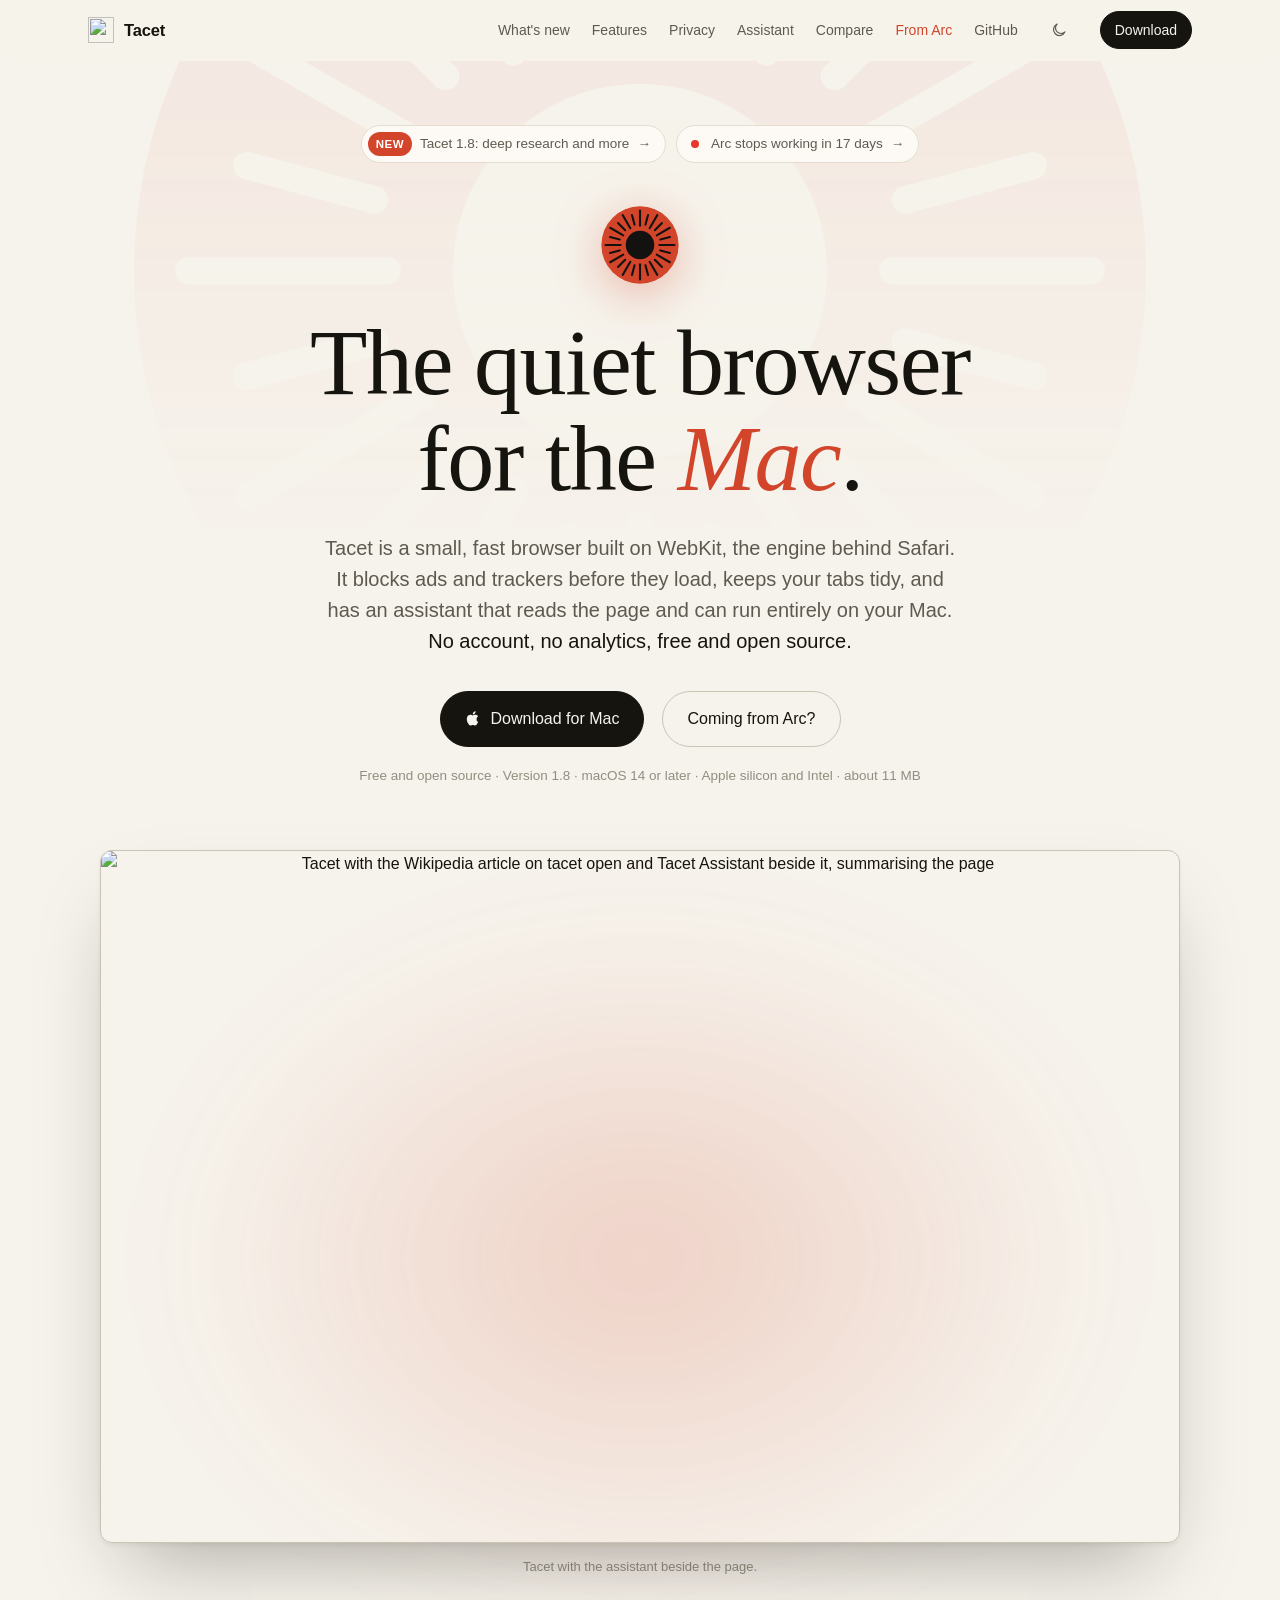
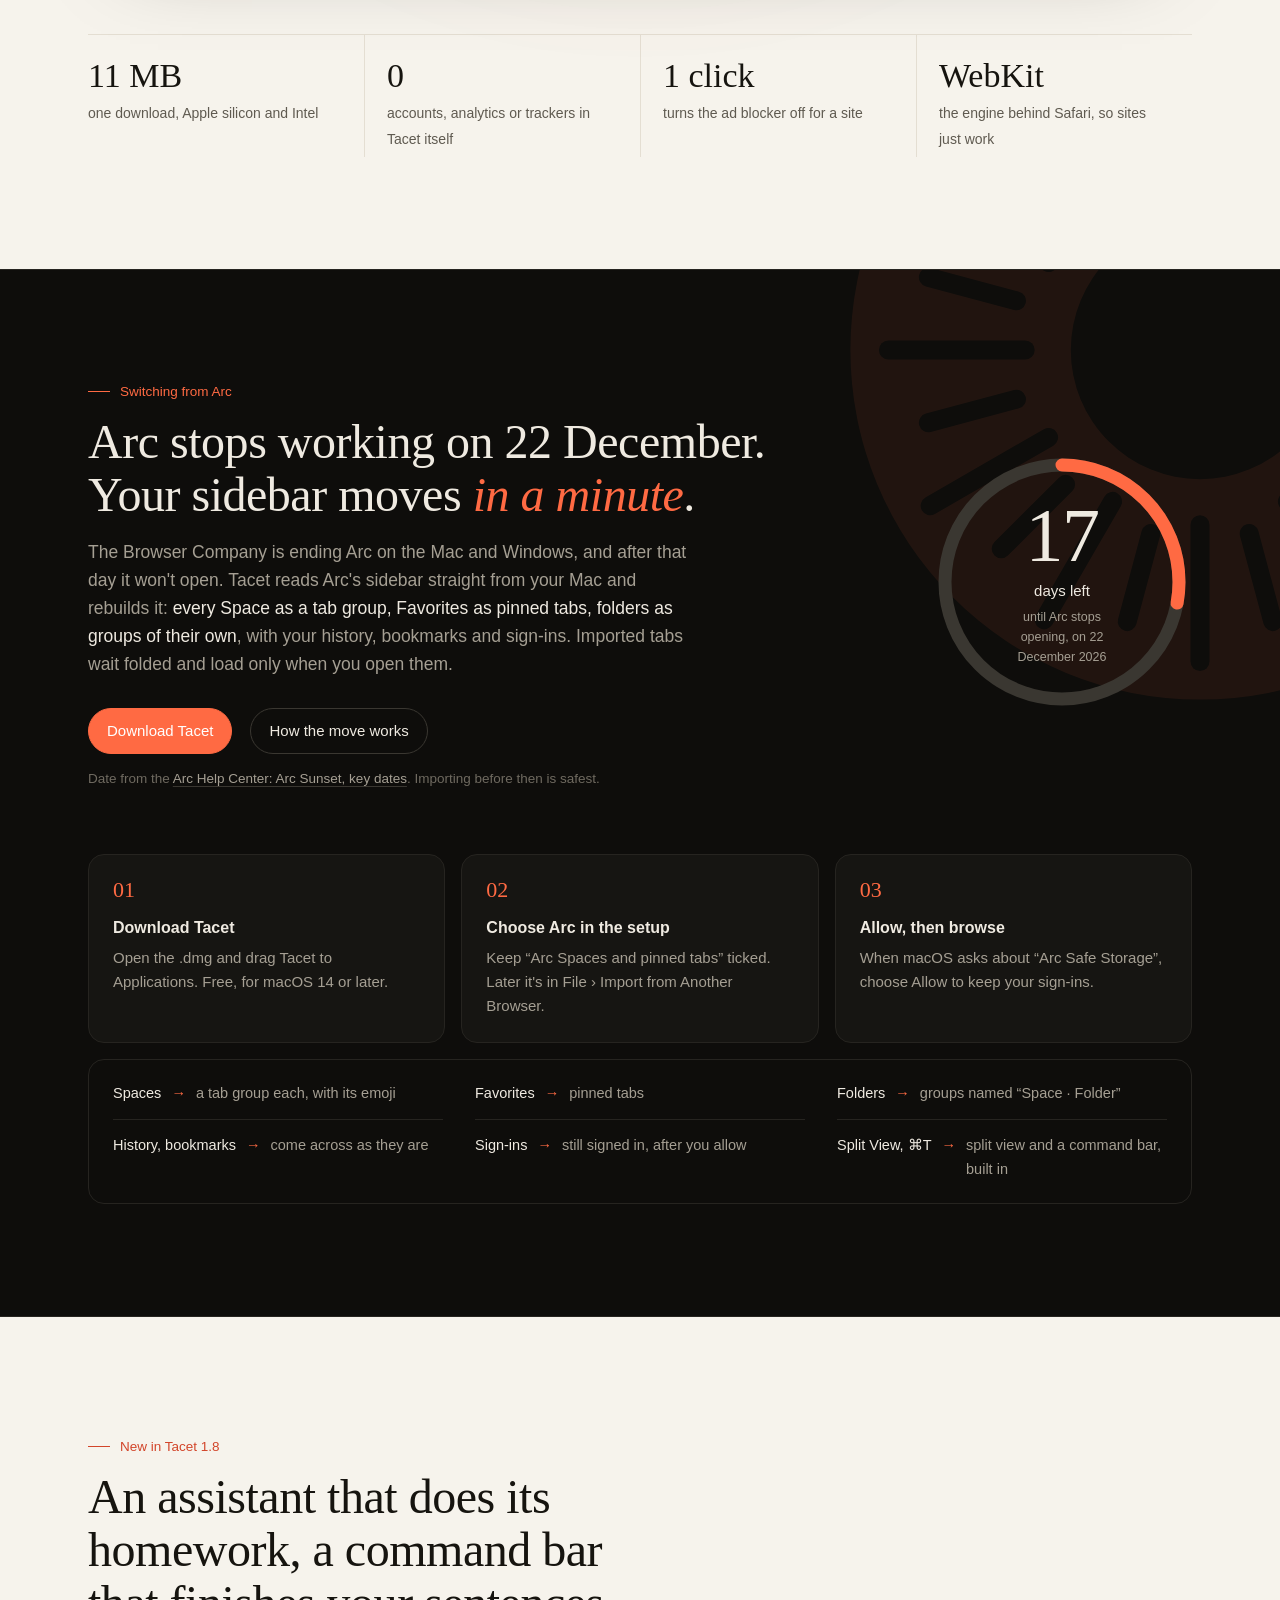
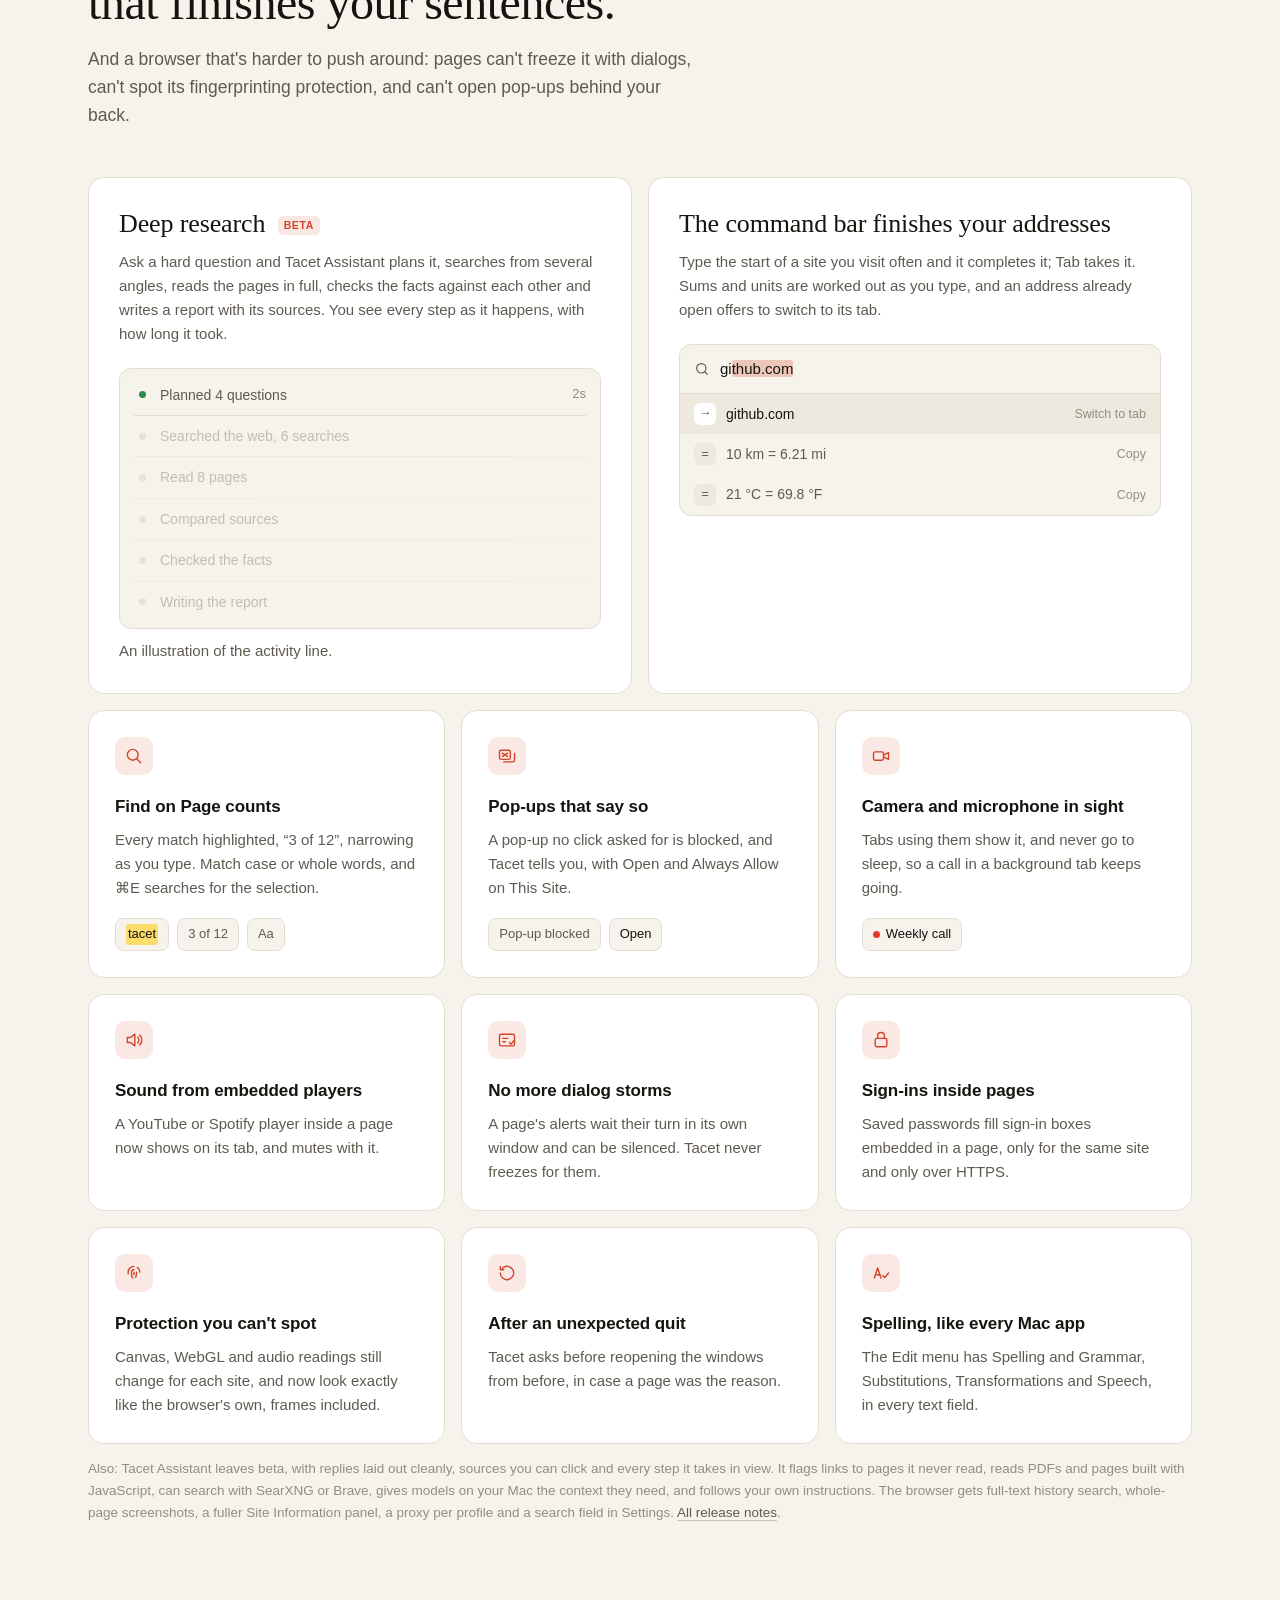
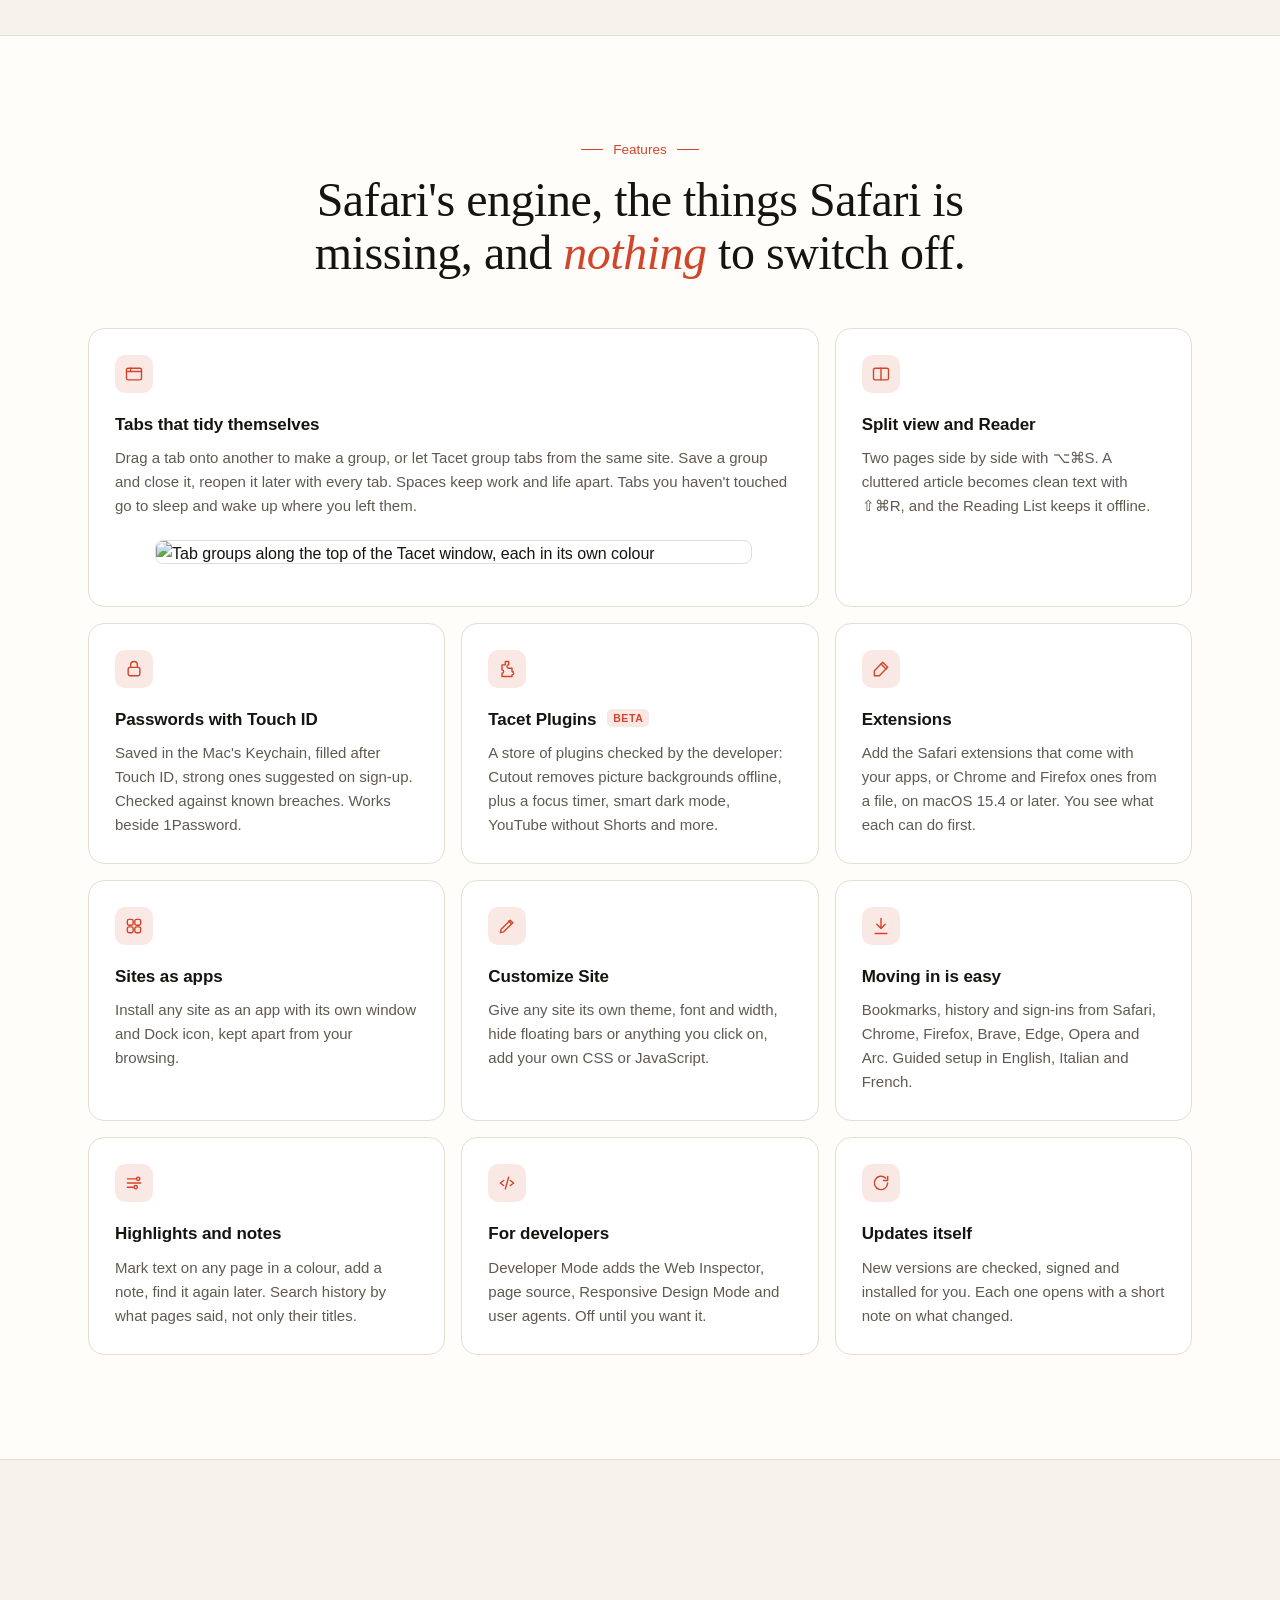
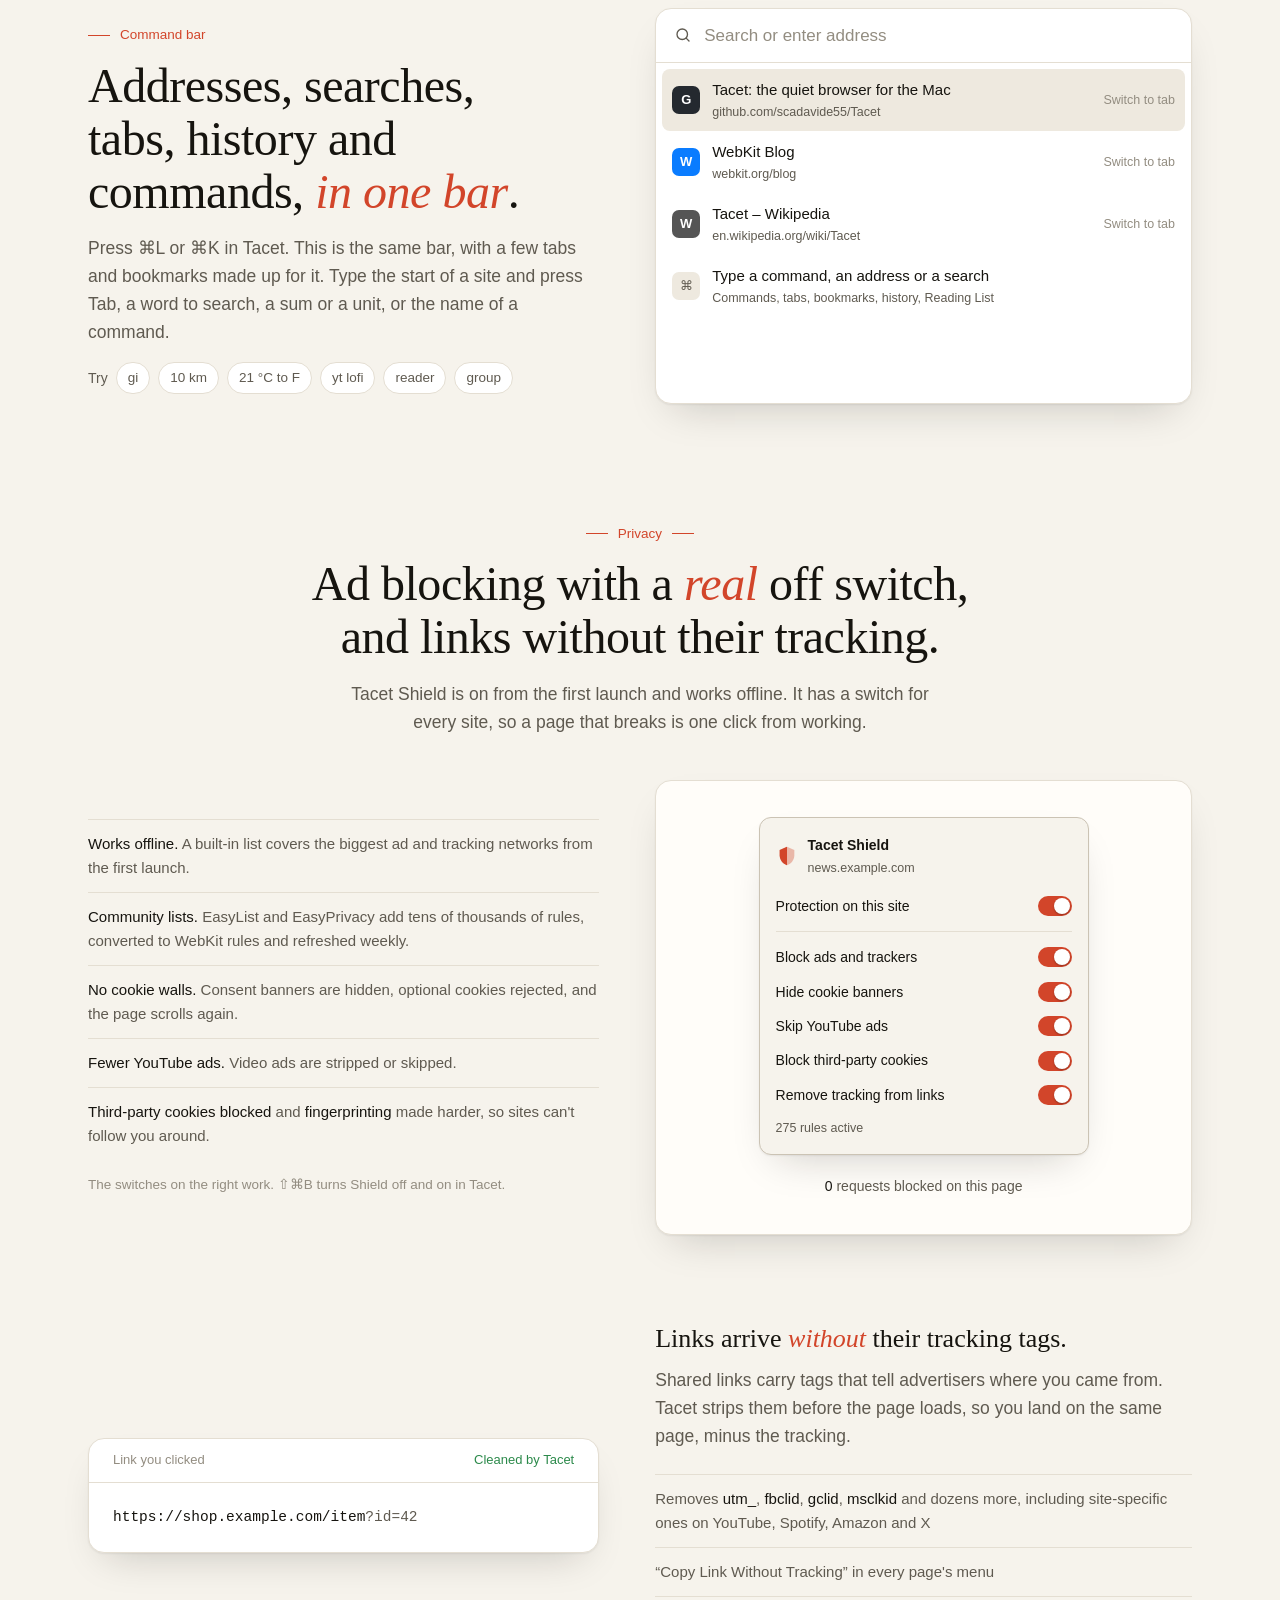
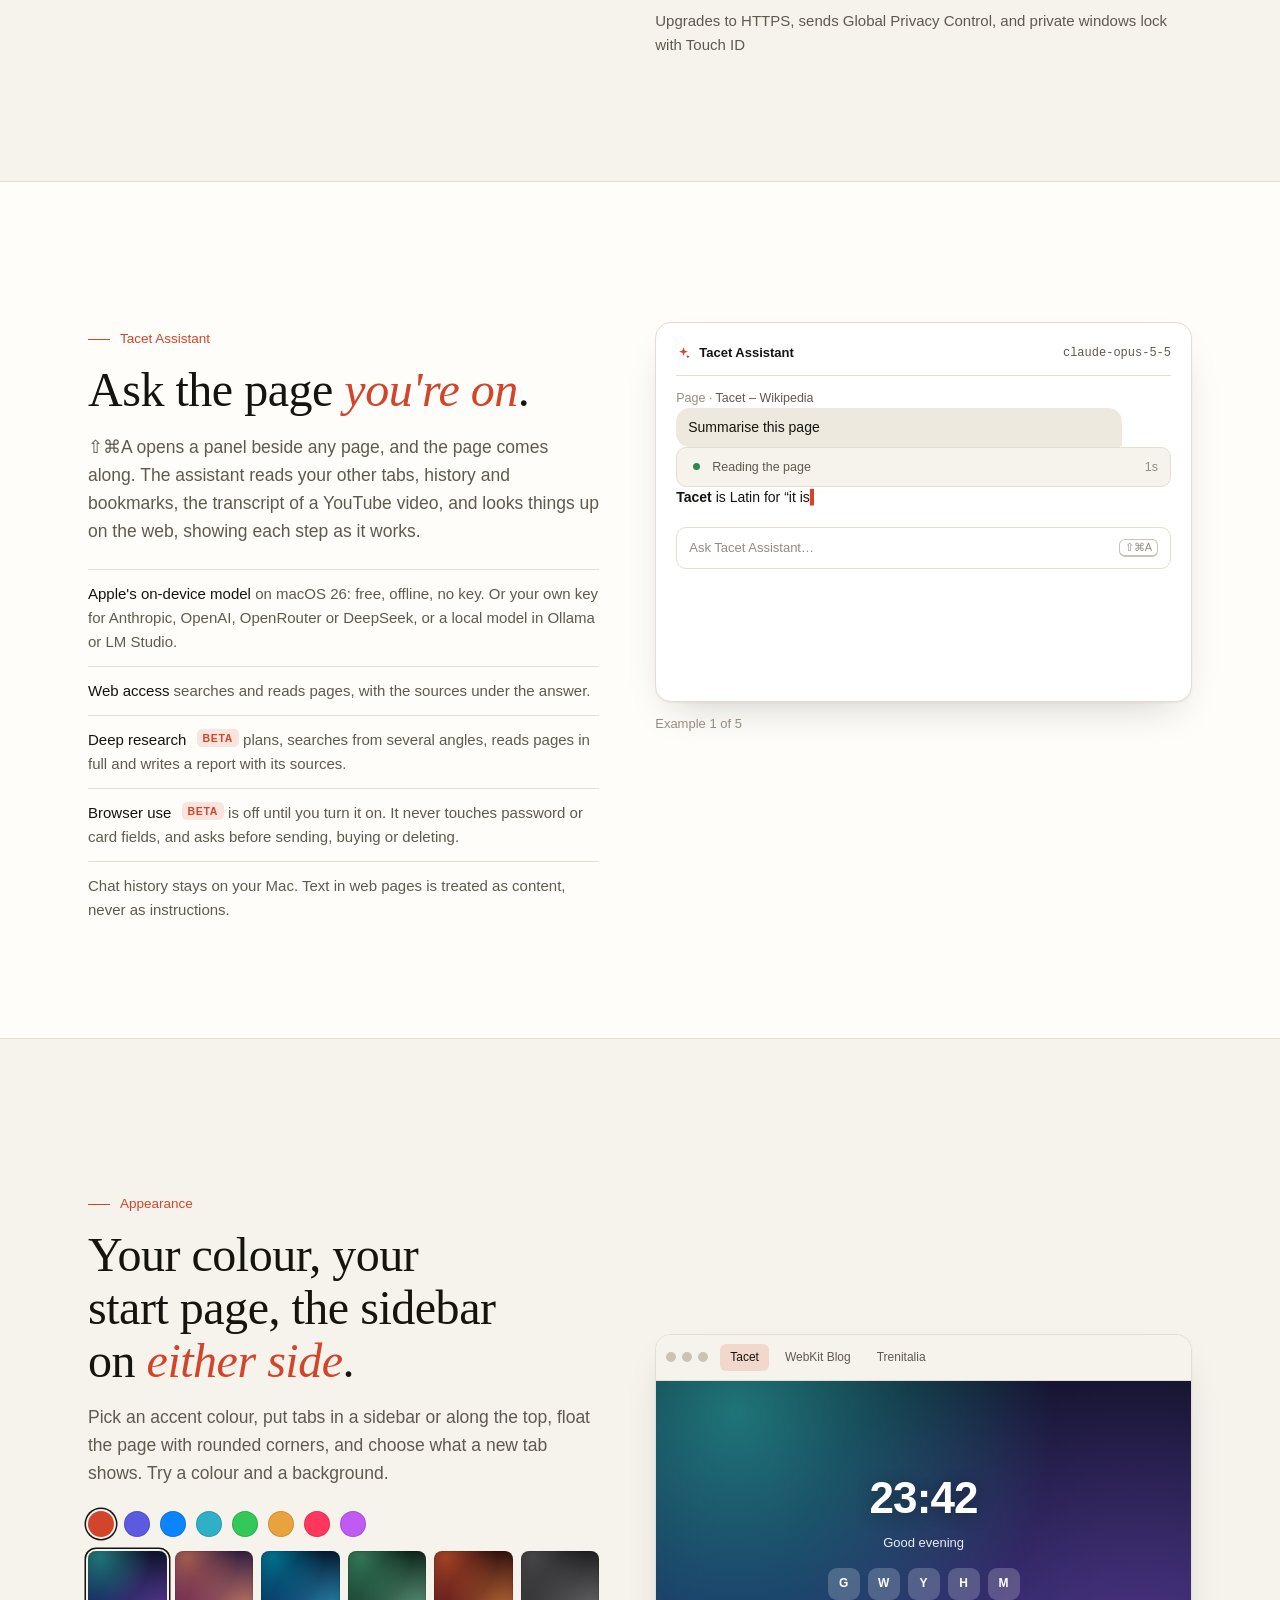
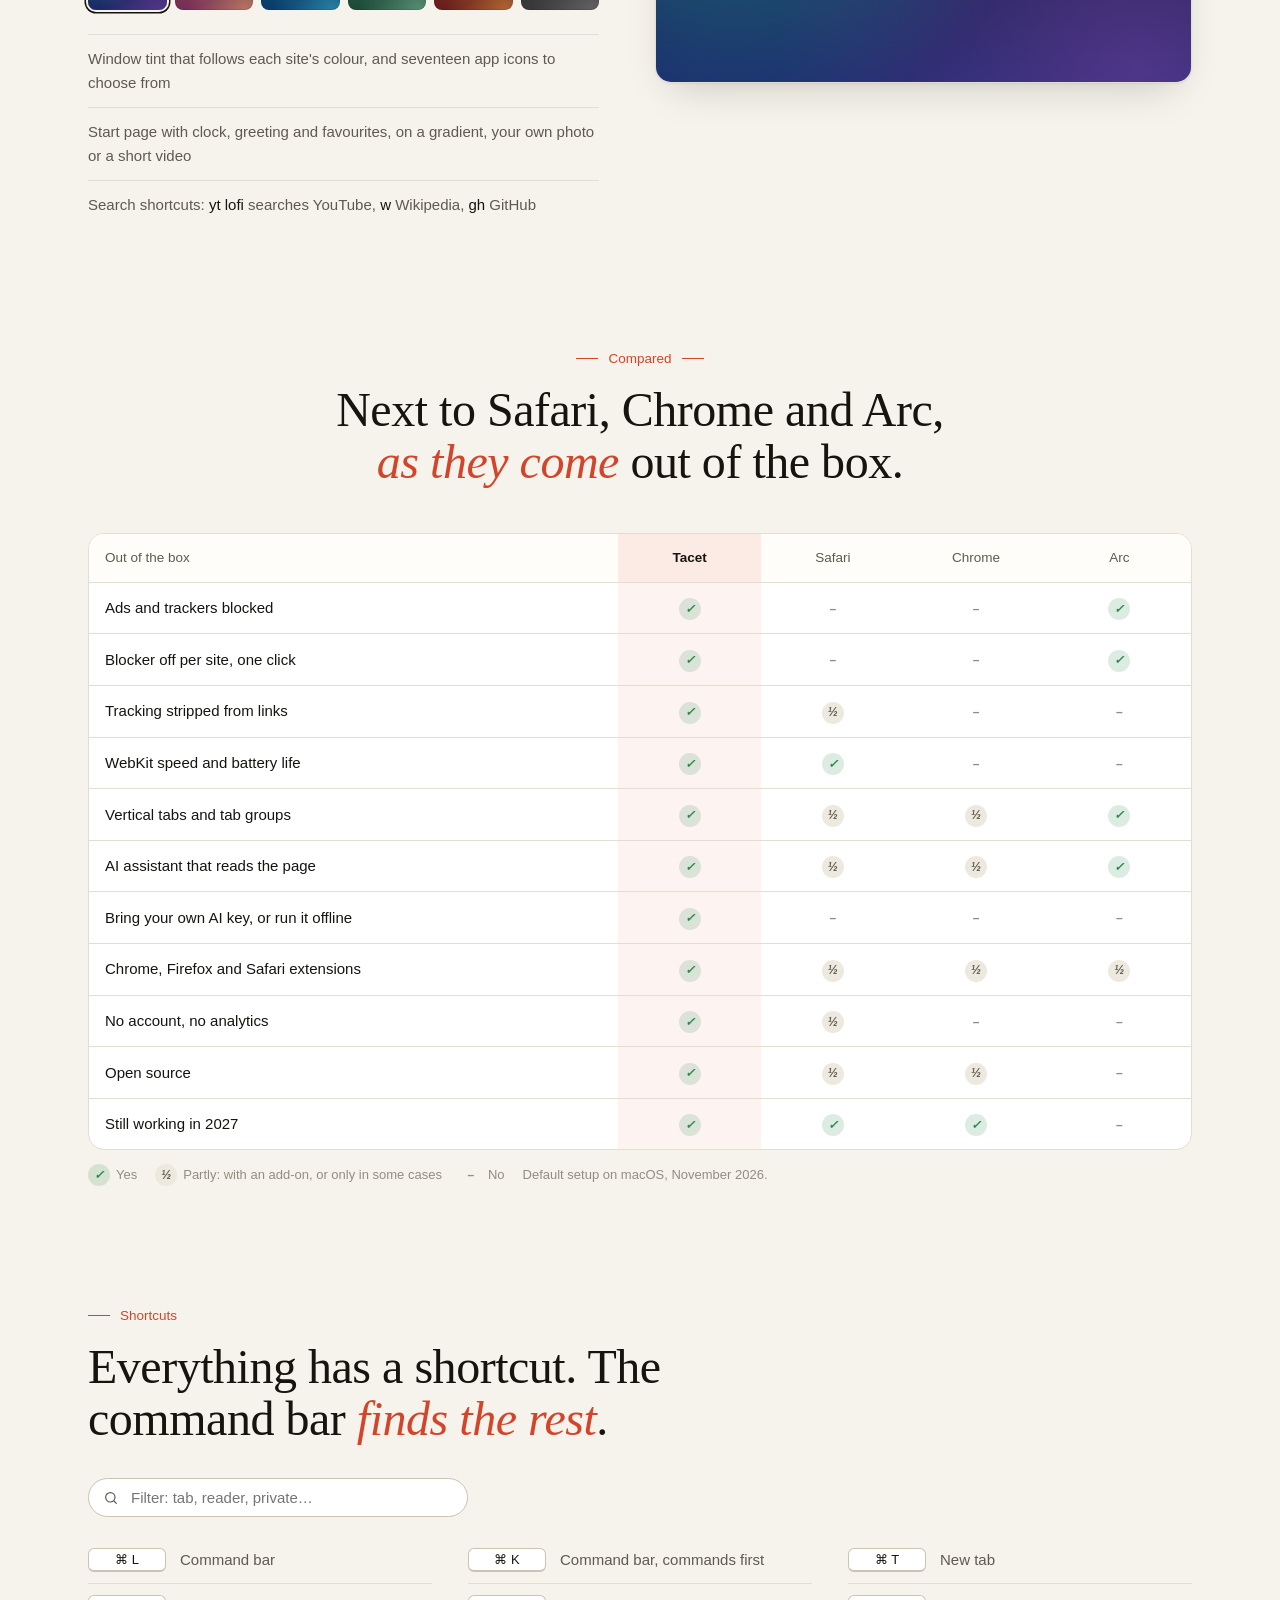
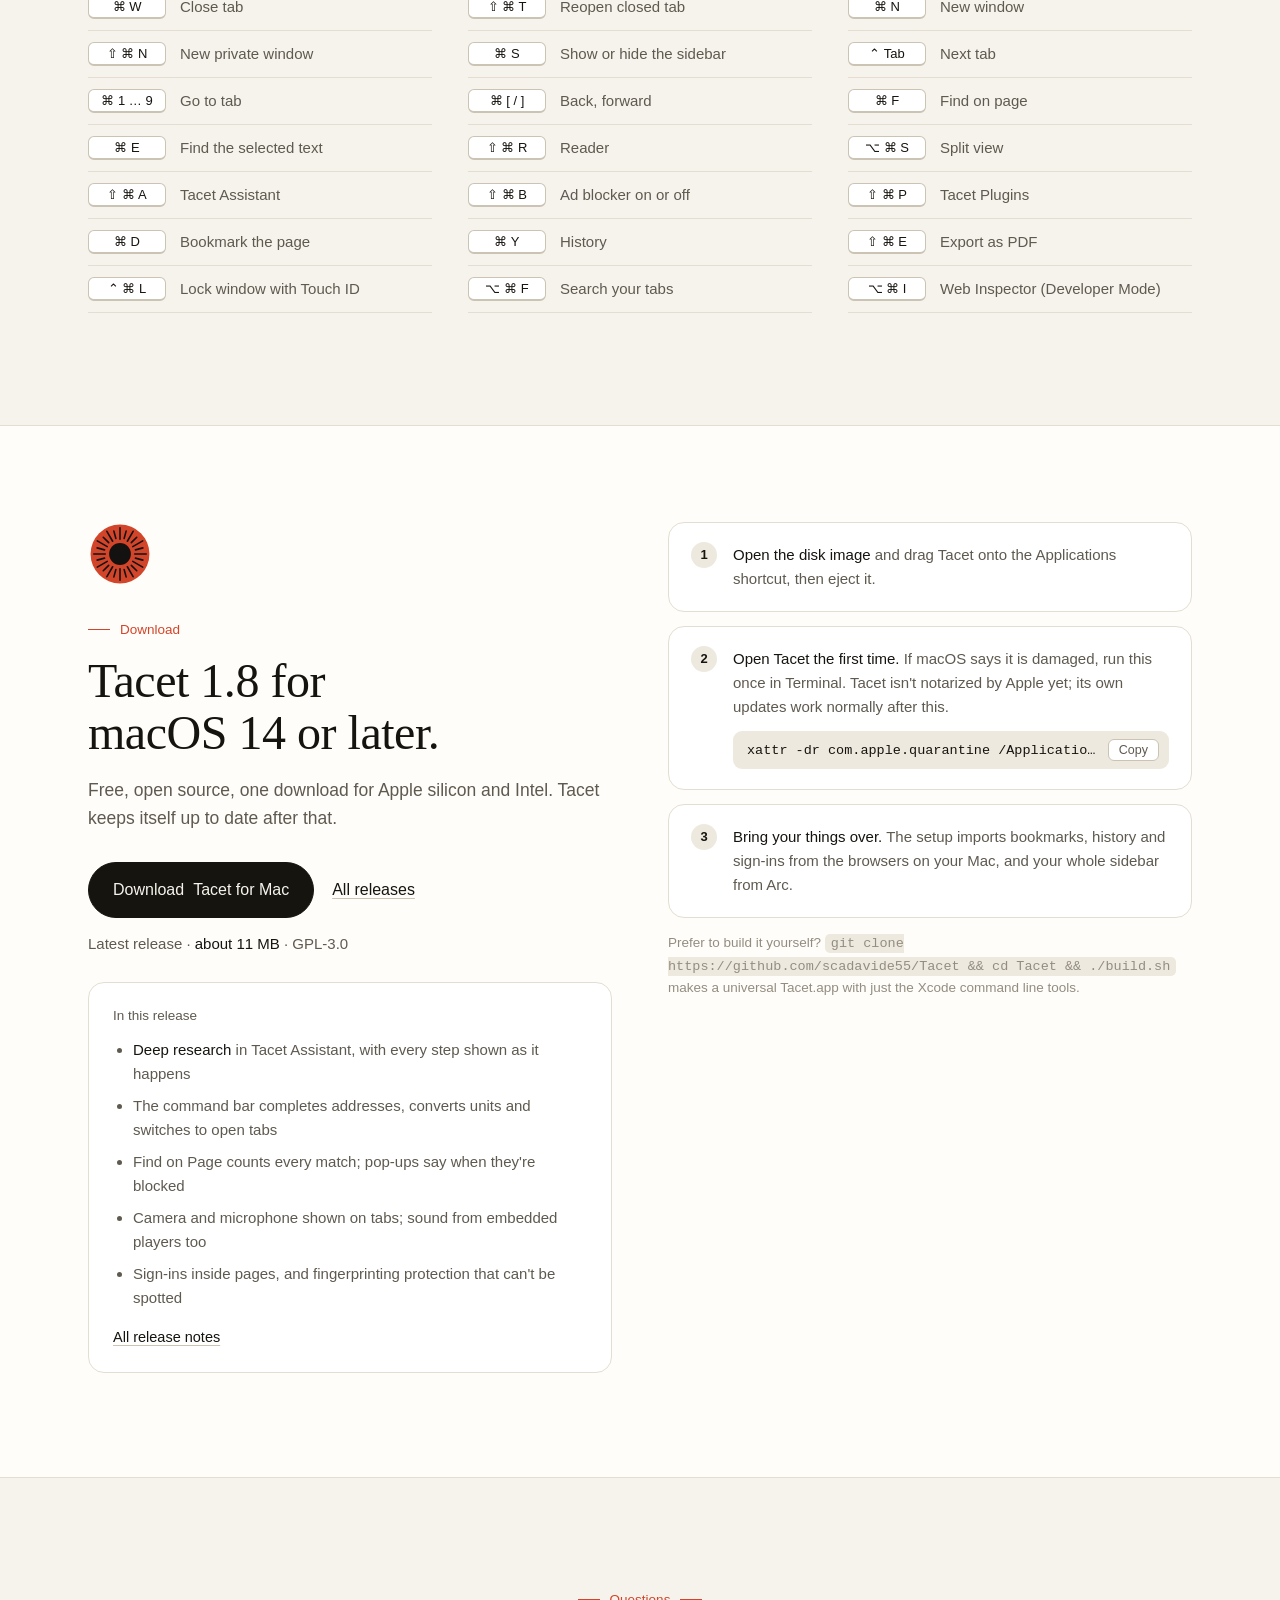
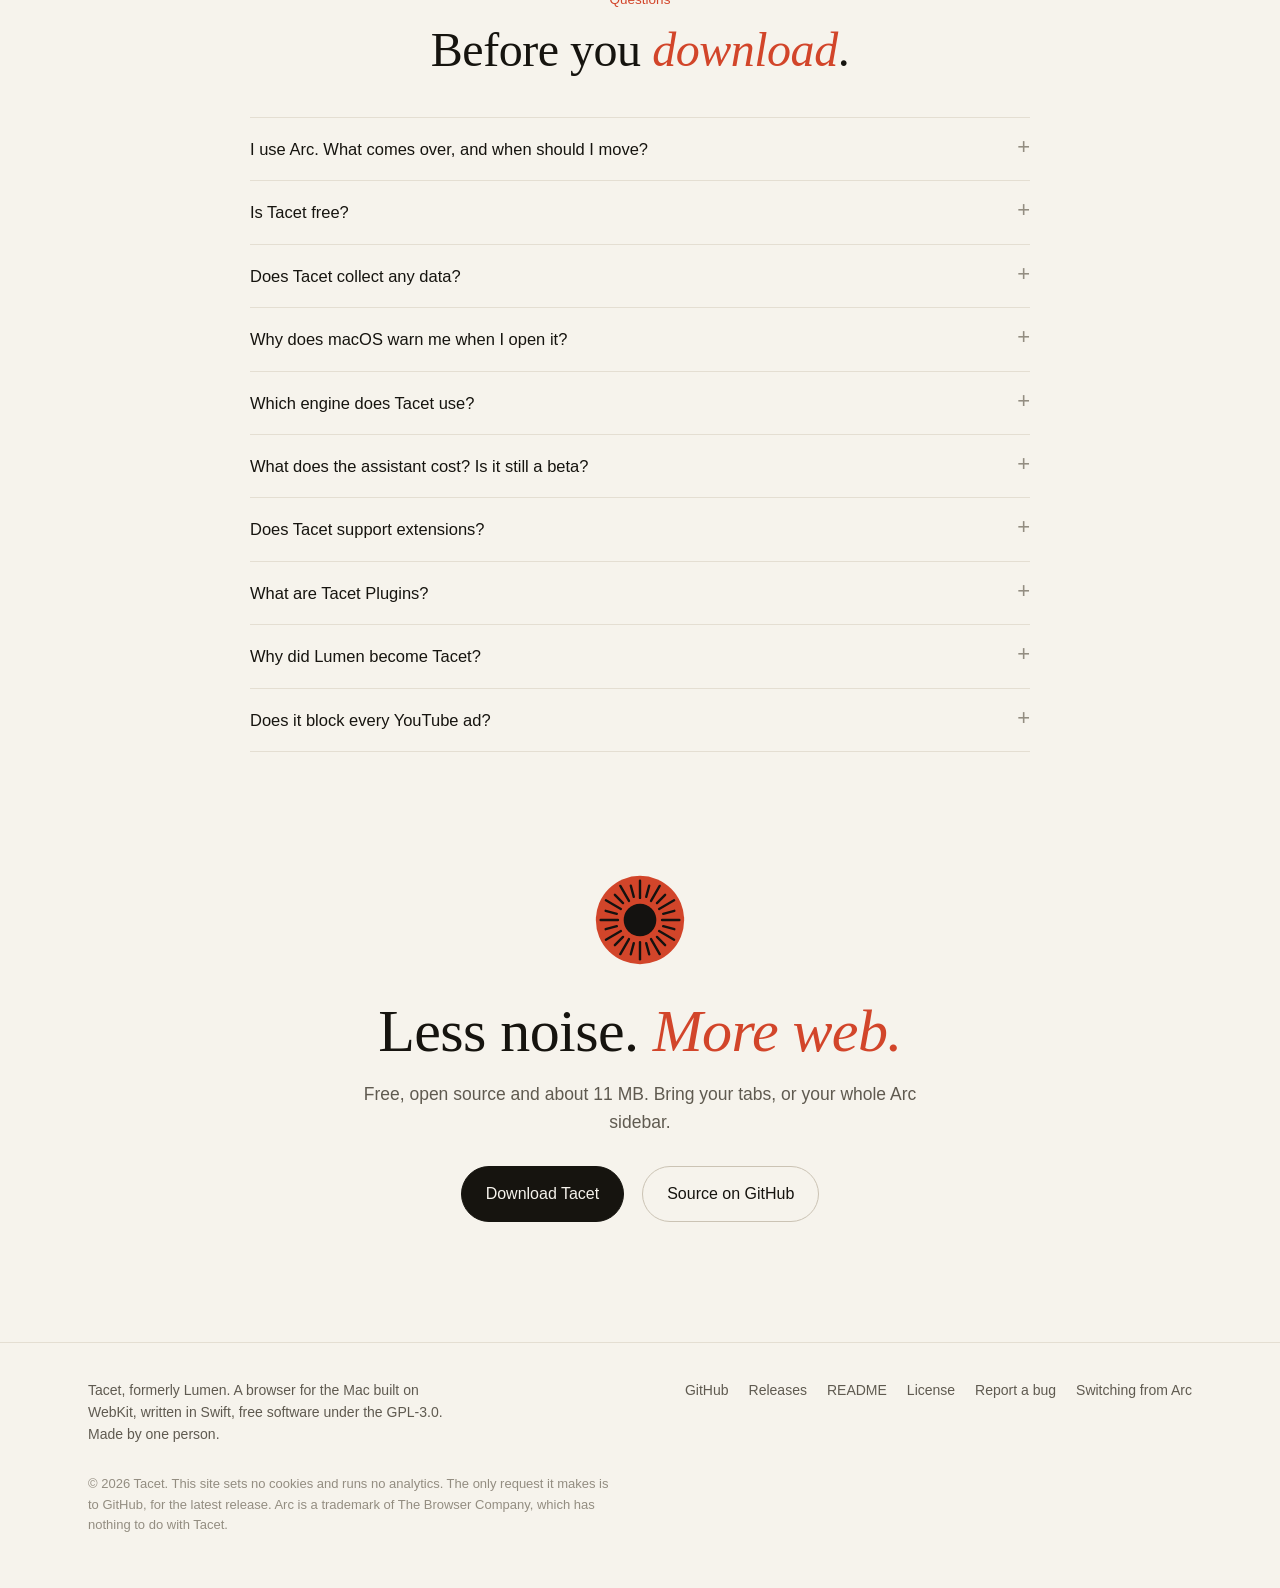
==== commit 1f52a1c9: "Tacet 1.8: Tacet Assistant leaves beta, with Deep research and a clear activity line; the browser ge" ====
--- a/docs/index.html
+++ b/docs/index.html
@@ -720,7 +720,7 @@
         <p>The Edit menu has Spelling and Grammar, Substitutions, Transformations and Speech, in every text field.</p>
       </div>
     </div>
-    <p class="note reveal">Also: Tacet Assistant leaves beta, with replies laid out cleanly, sources you can click and every step it takes in view. <a href="https://github.com/scadavide55/Tacet/releases">All release notes</a>.</p>
+    <p class="note reveal">Also: Tacet Assistant leaves beta, with replies laid out cleanly, sources you can click and every step it takes in view. It flags links to pages it never read, reads PDFs and pages built with JavaScript, can search with SearXNG or Brave, gives models on your Mac the context they need, and follows your own instructions. The browser gets full-text history search, whole-page screenshots, a fuller Site Information panel, a proxy per profile and a search field in Settings. <a href="https://github.com/scadavide55/Tacet/releases">All release notes</a>.</p>
   </div>
 </section>
 
